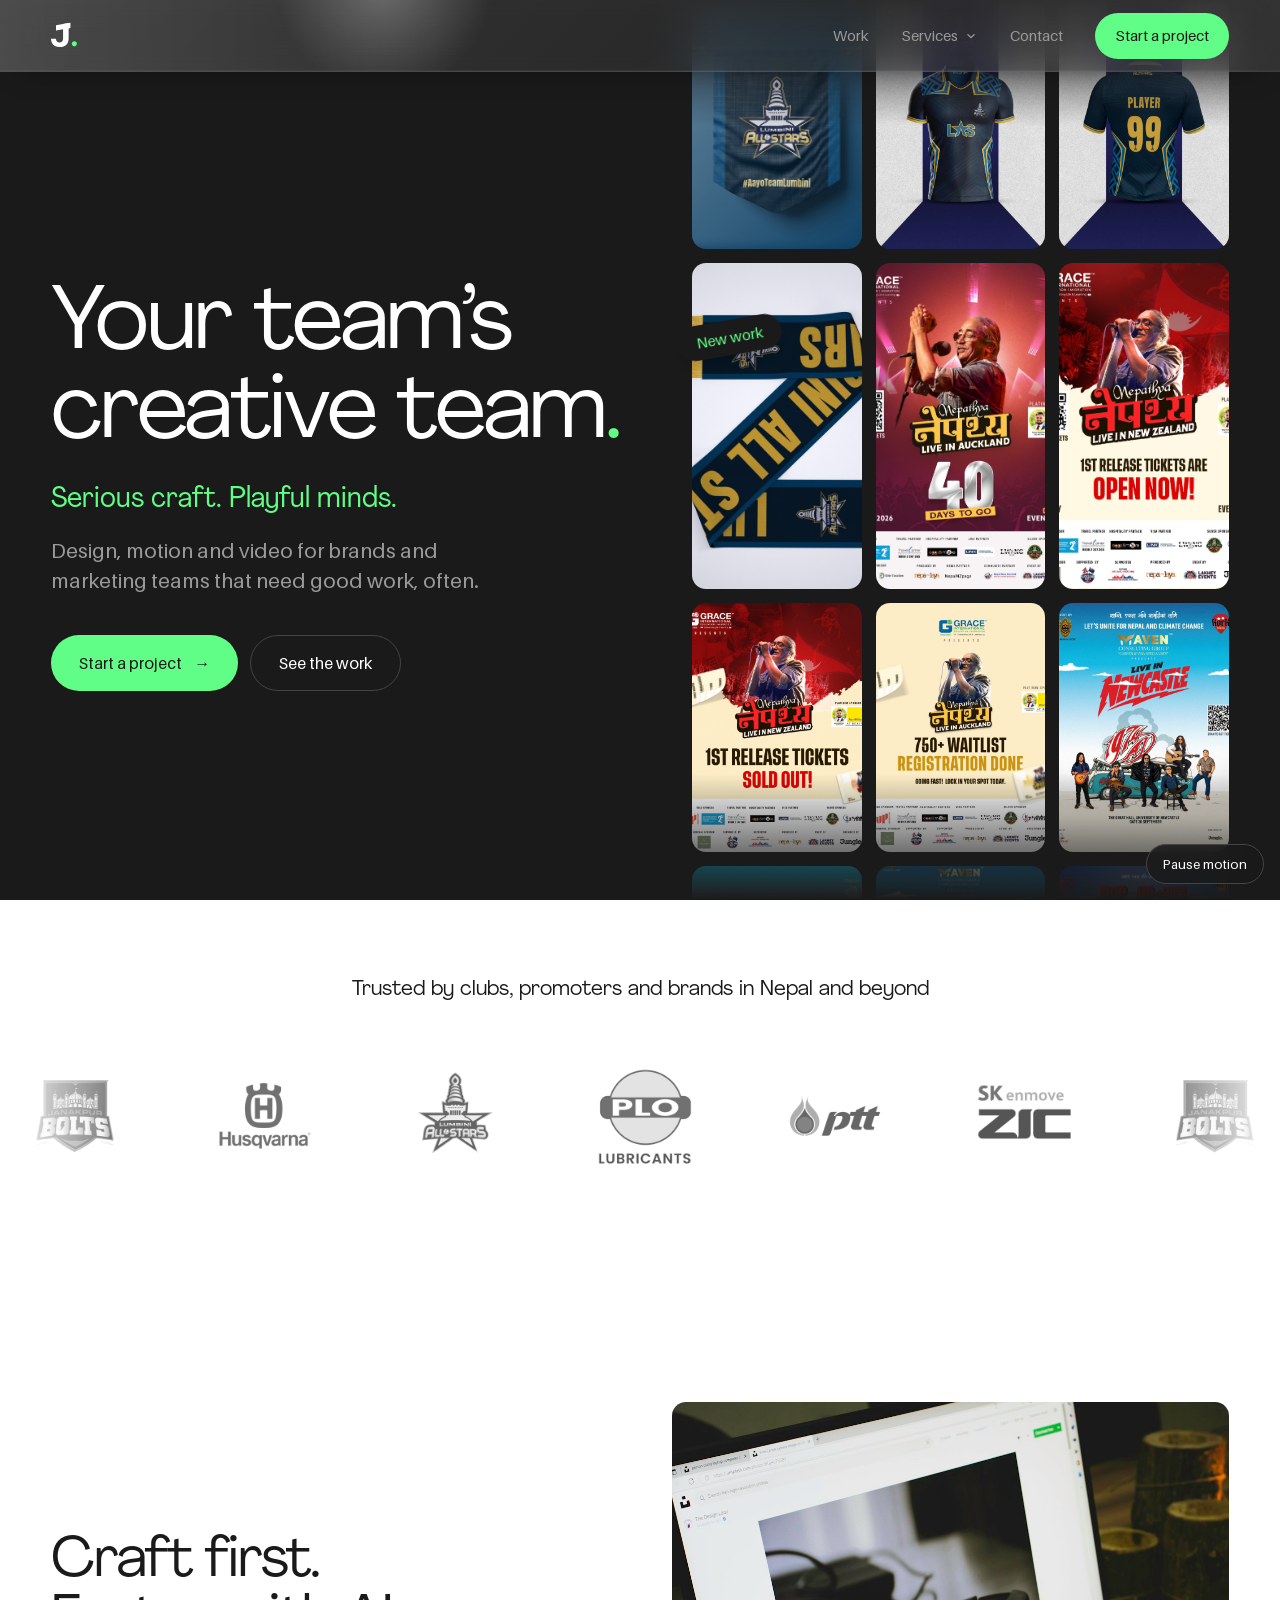
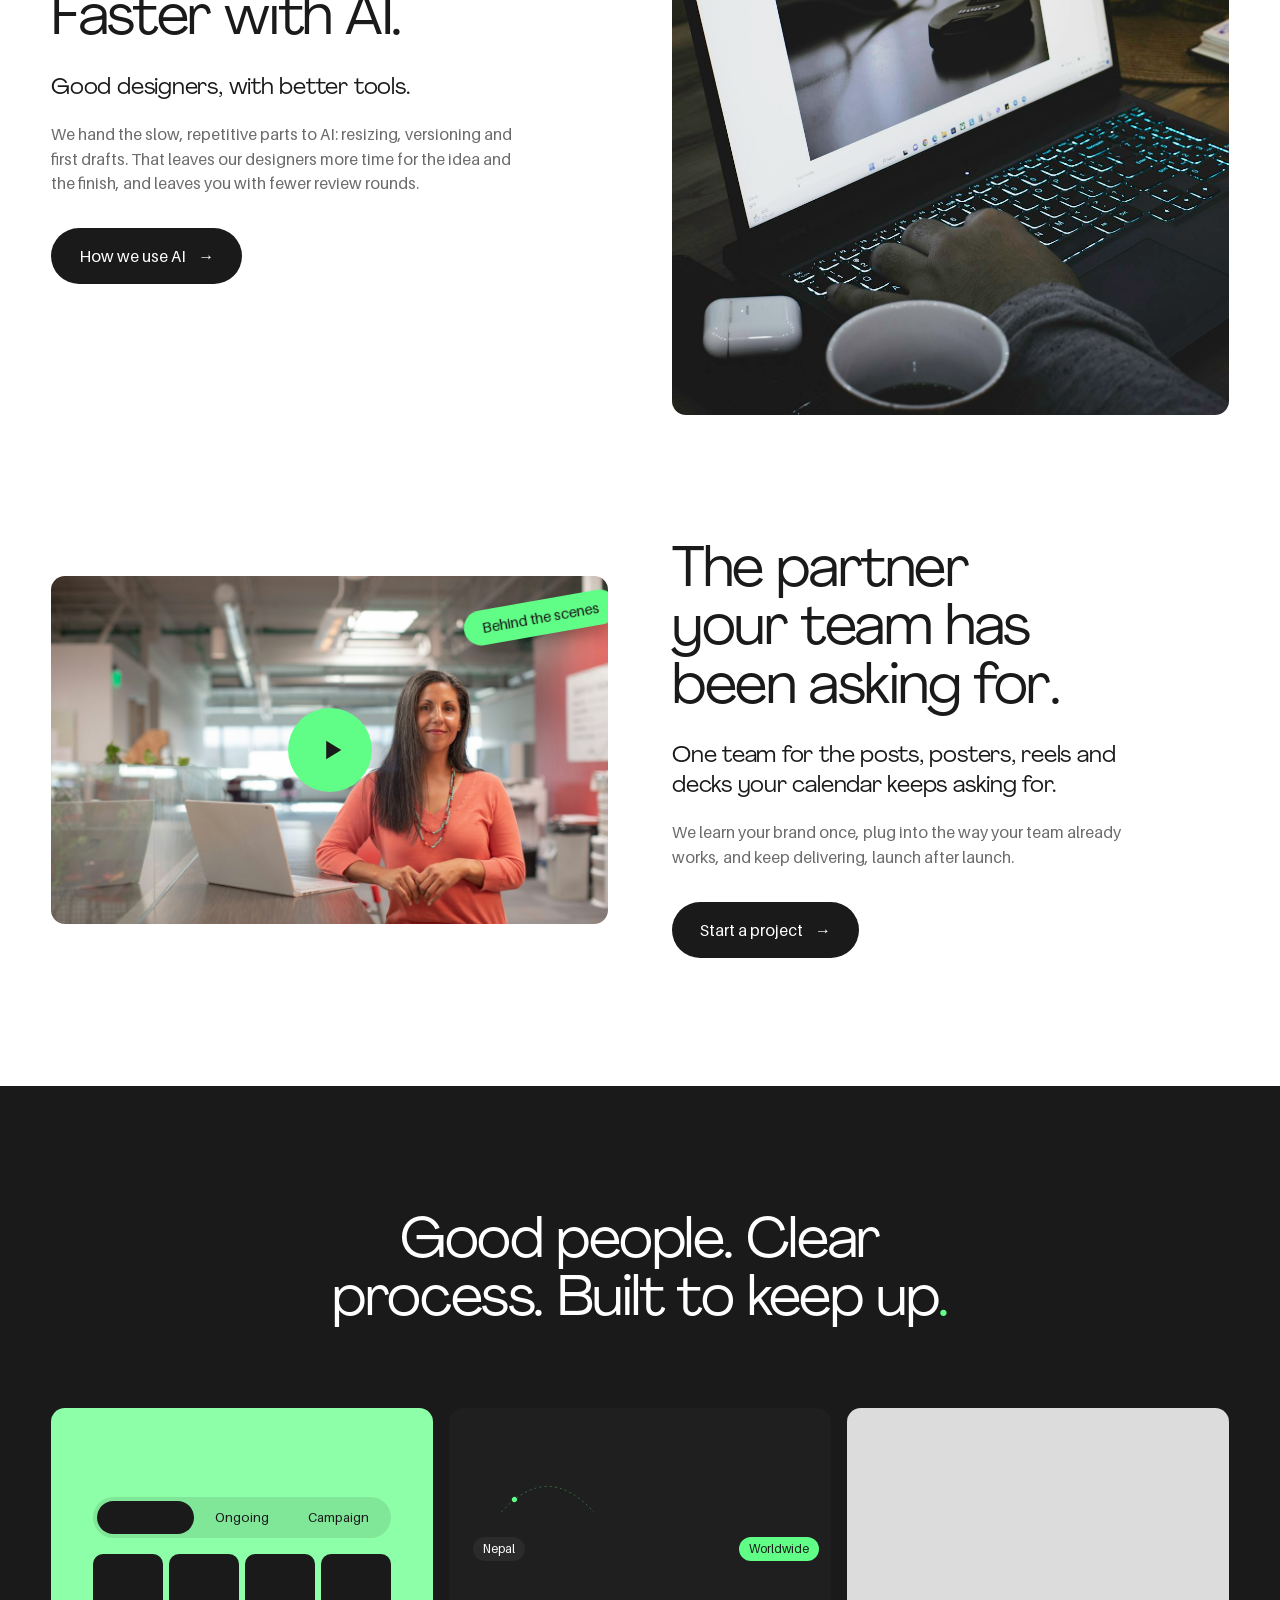
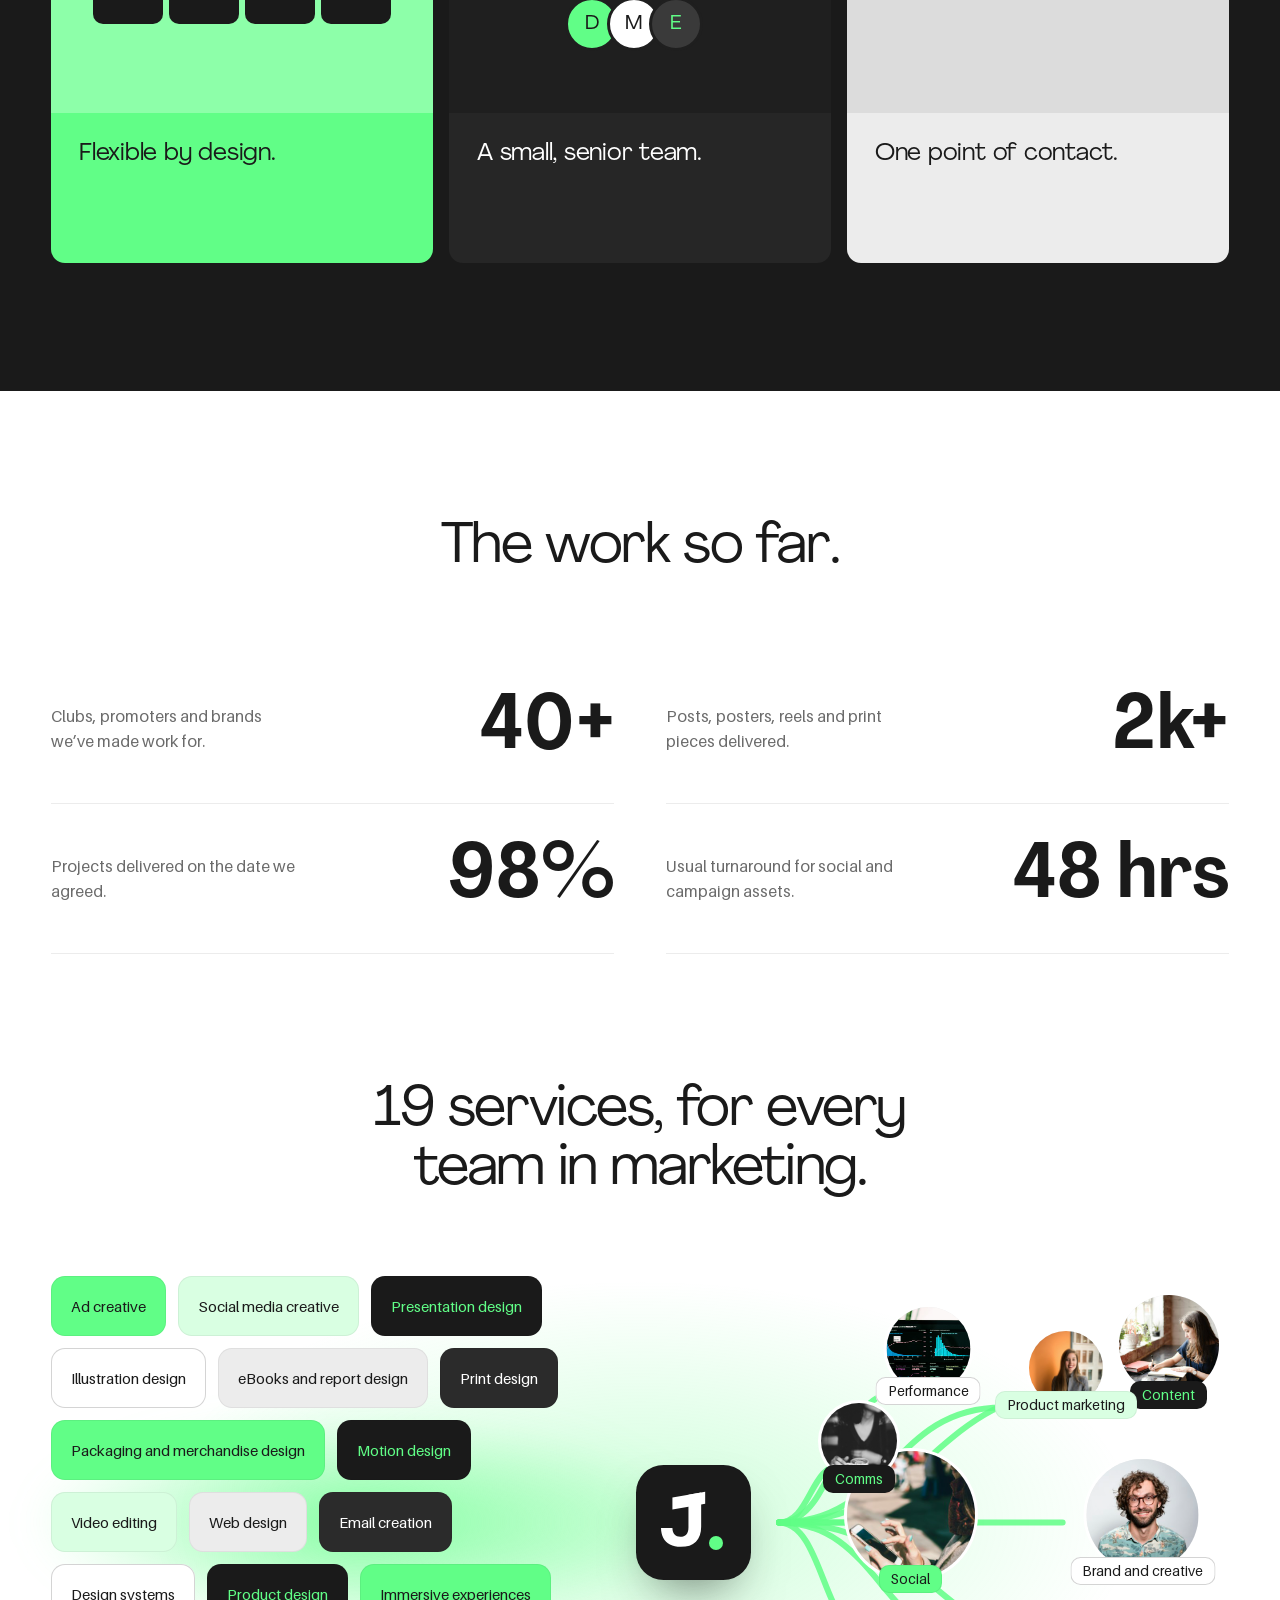
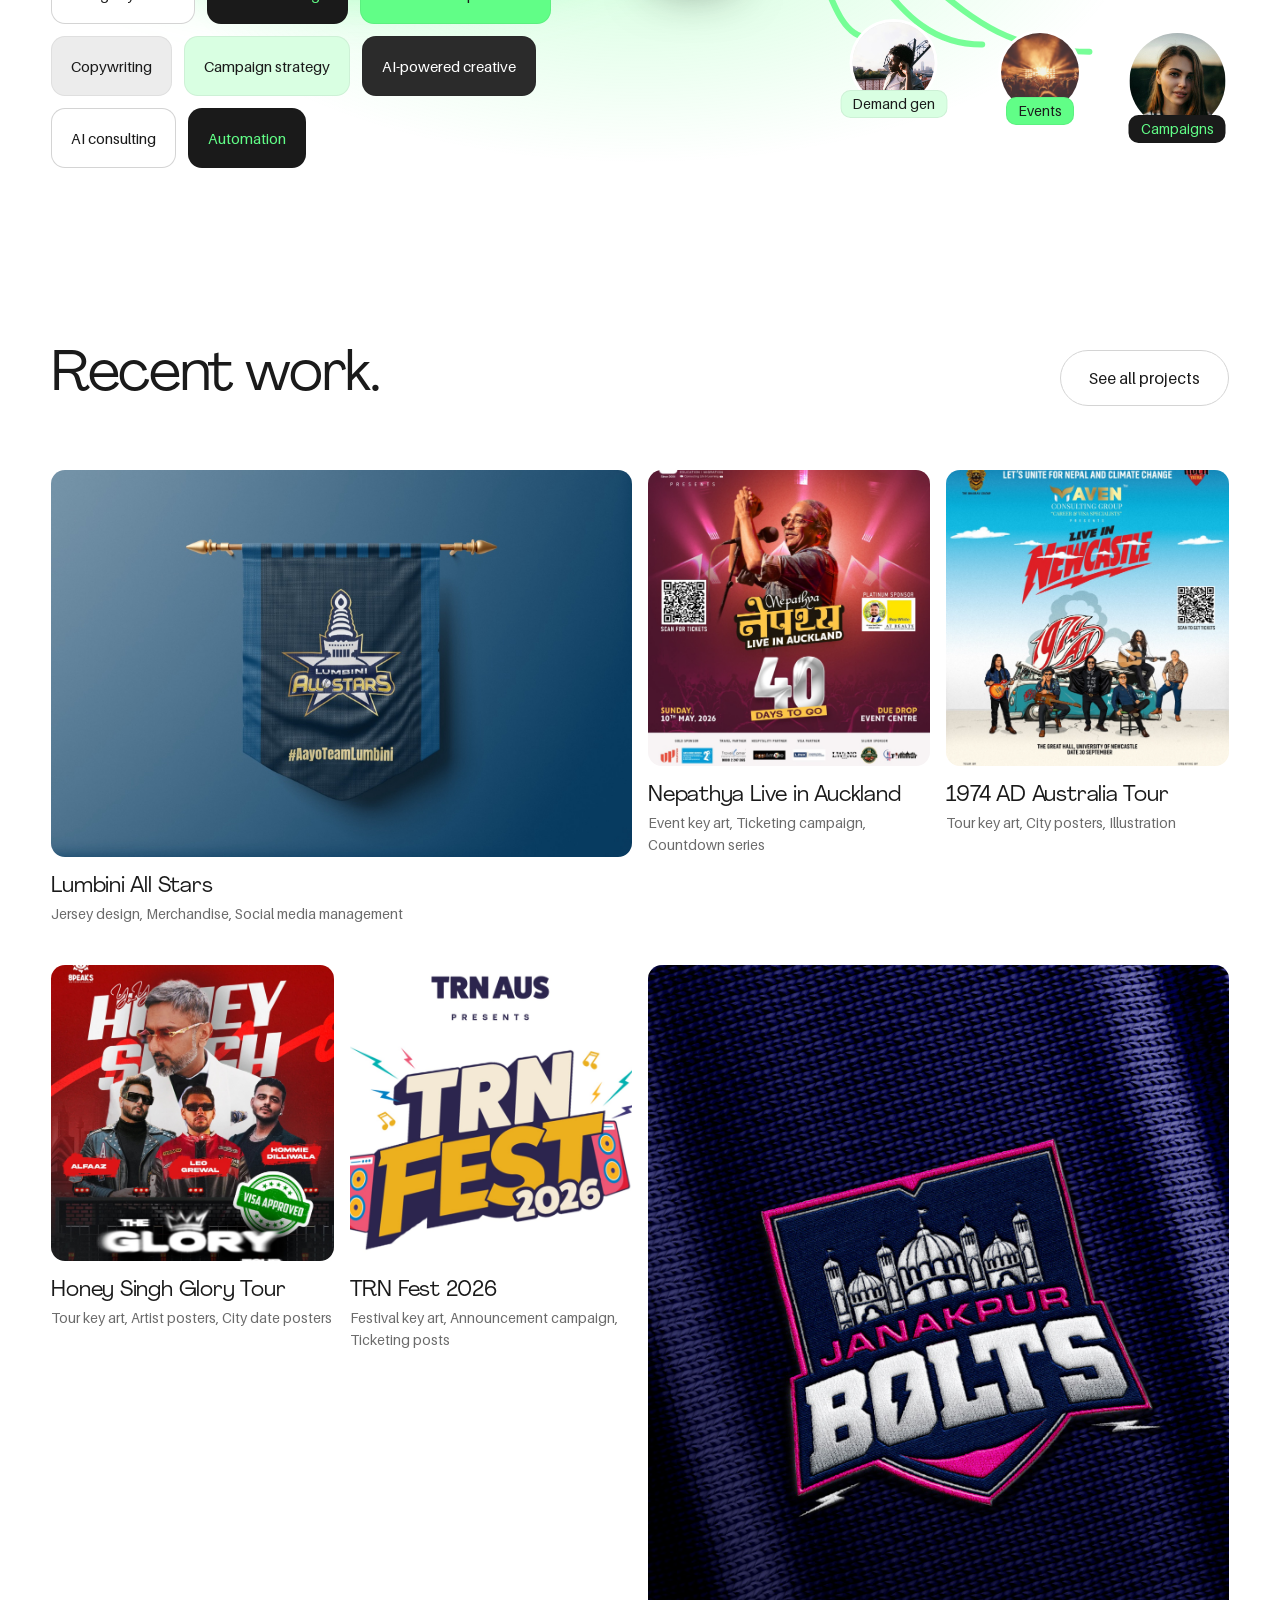
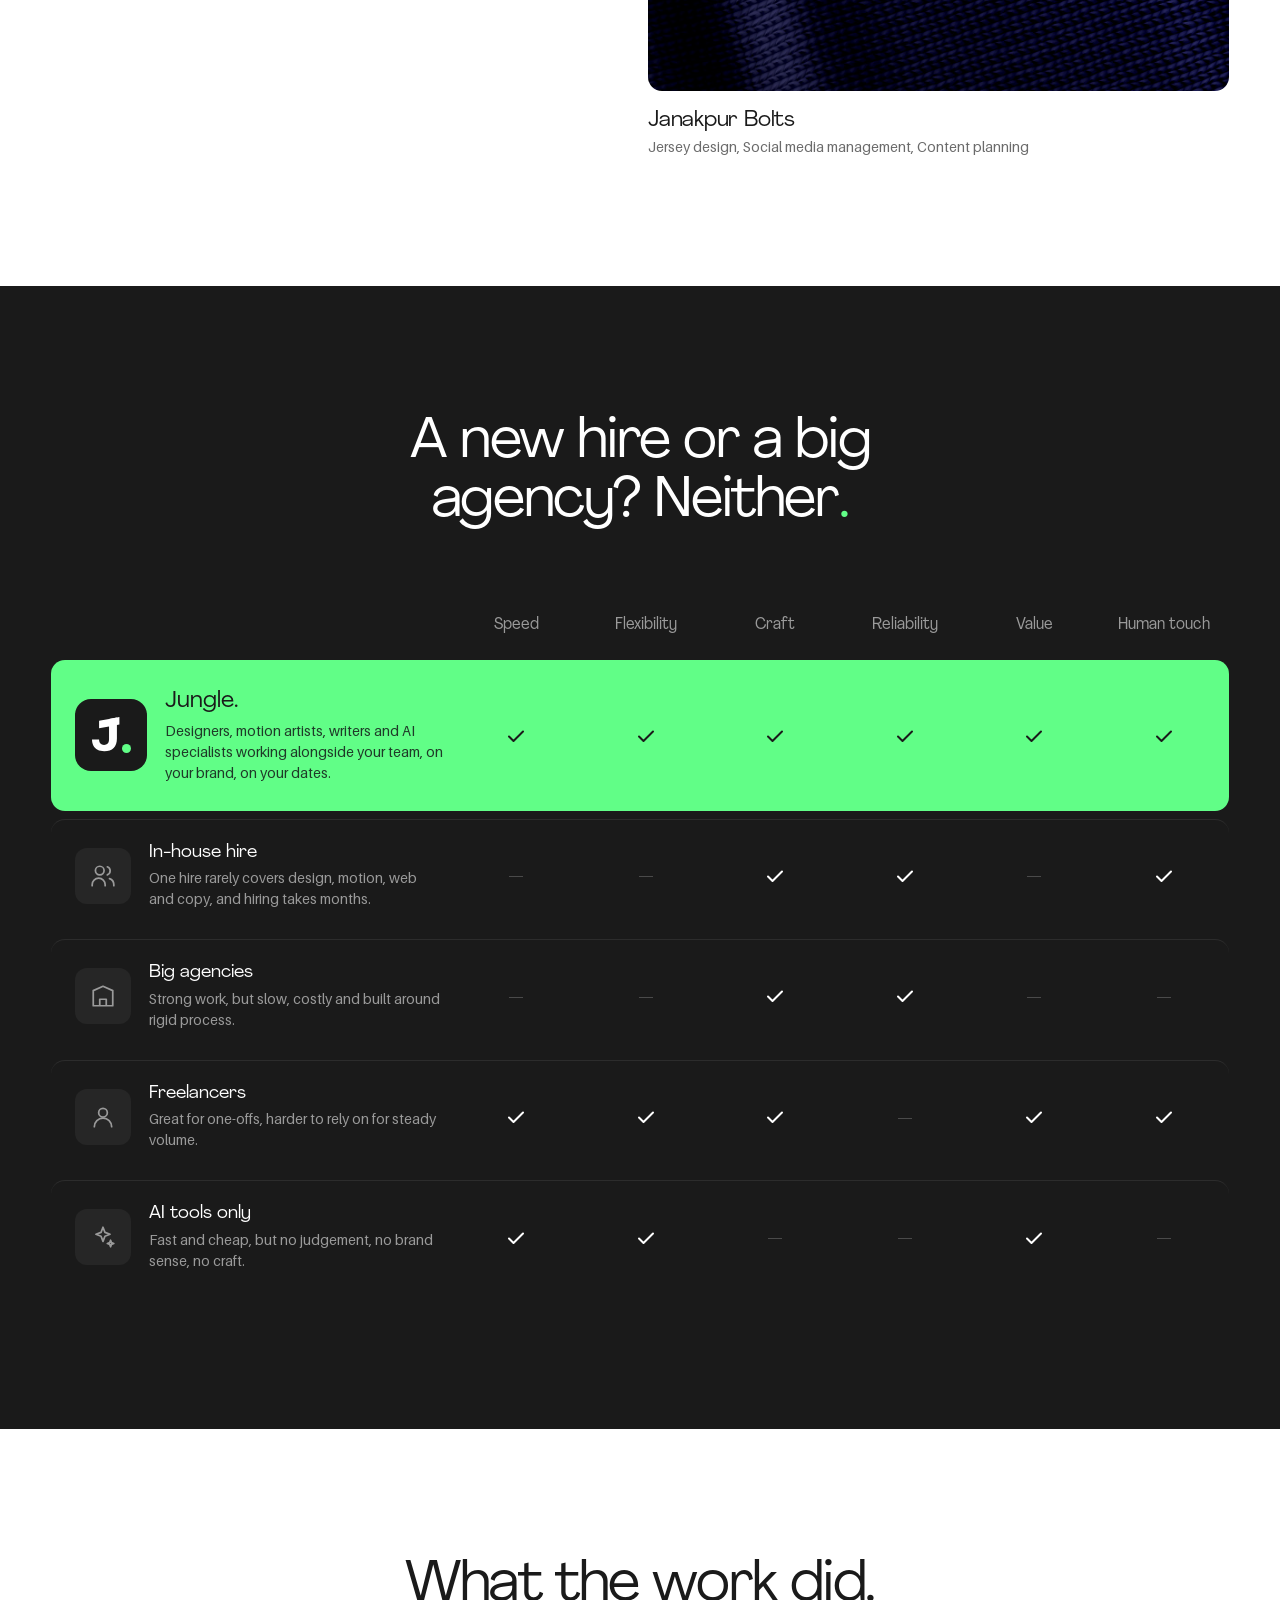
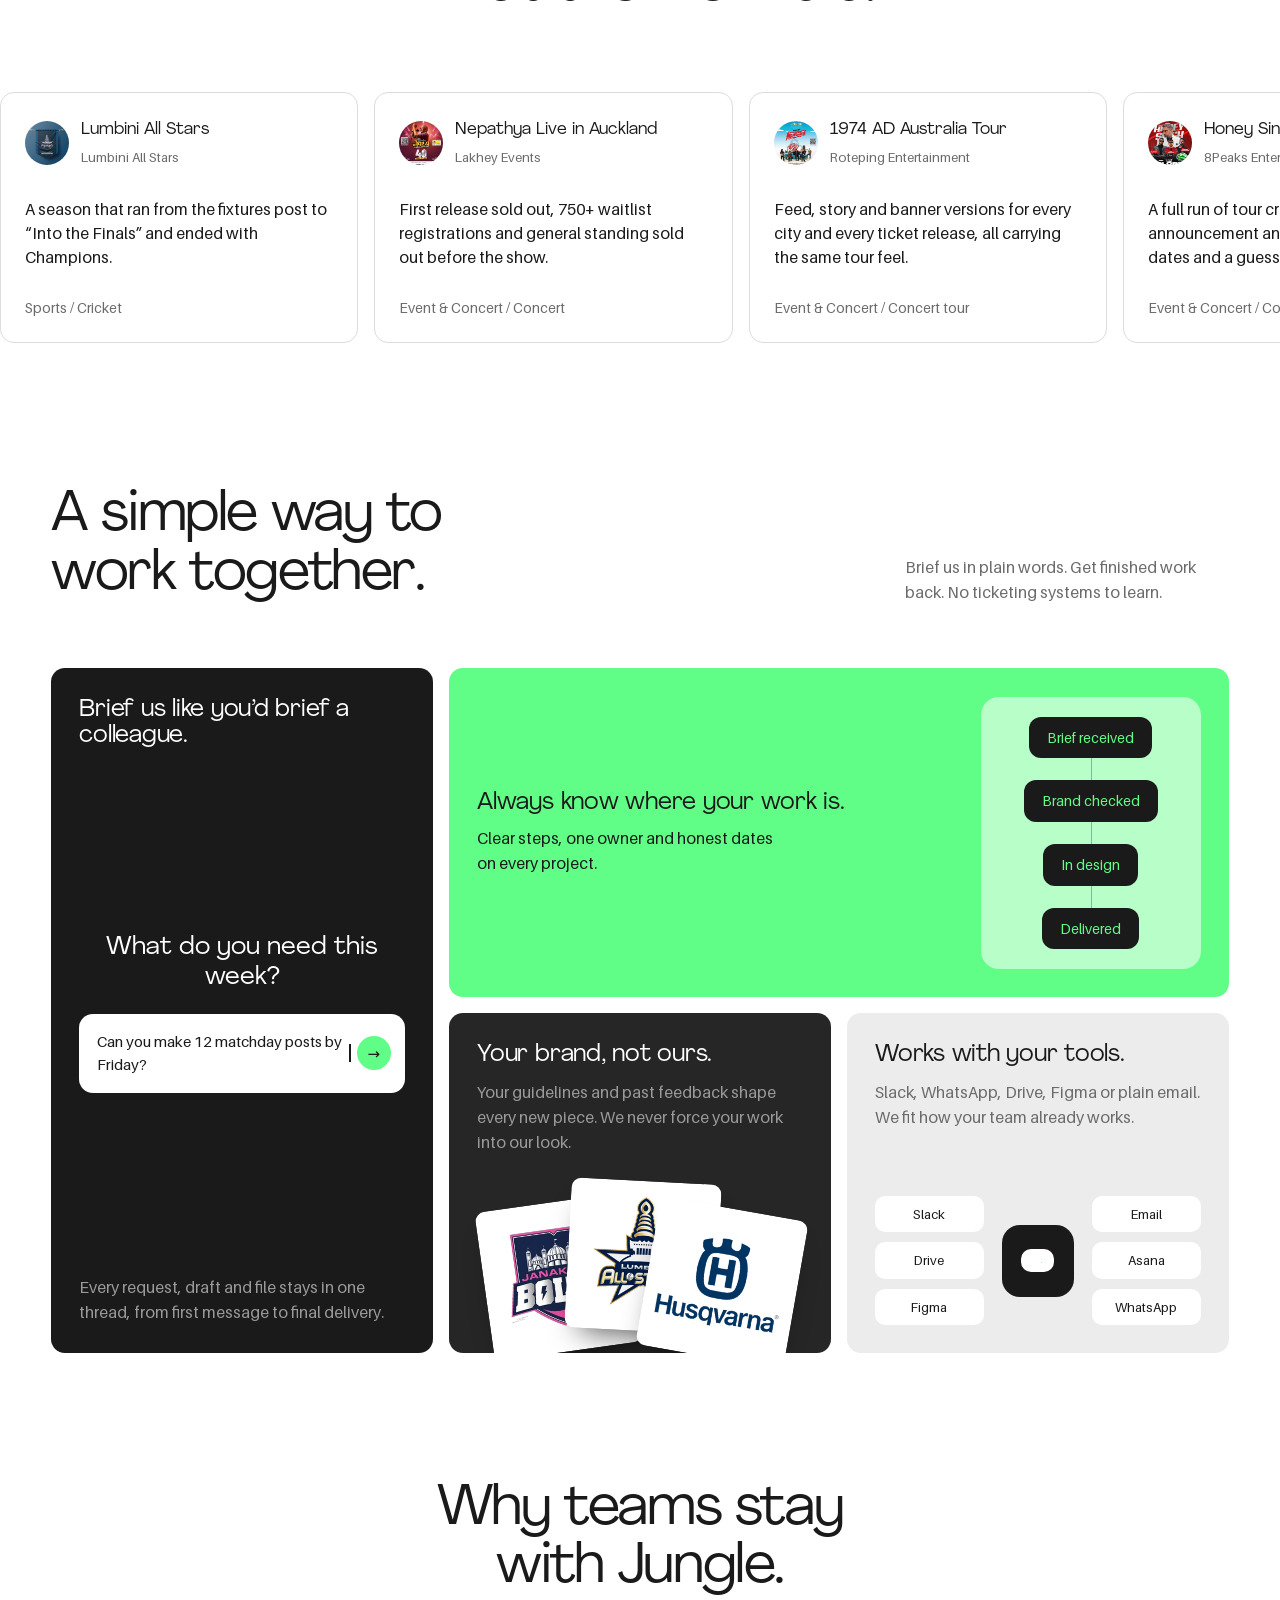
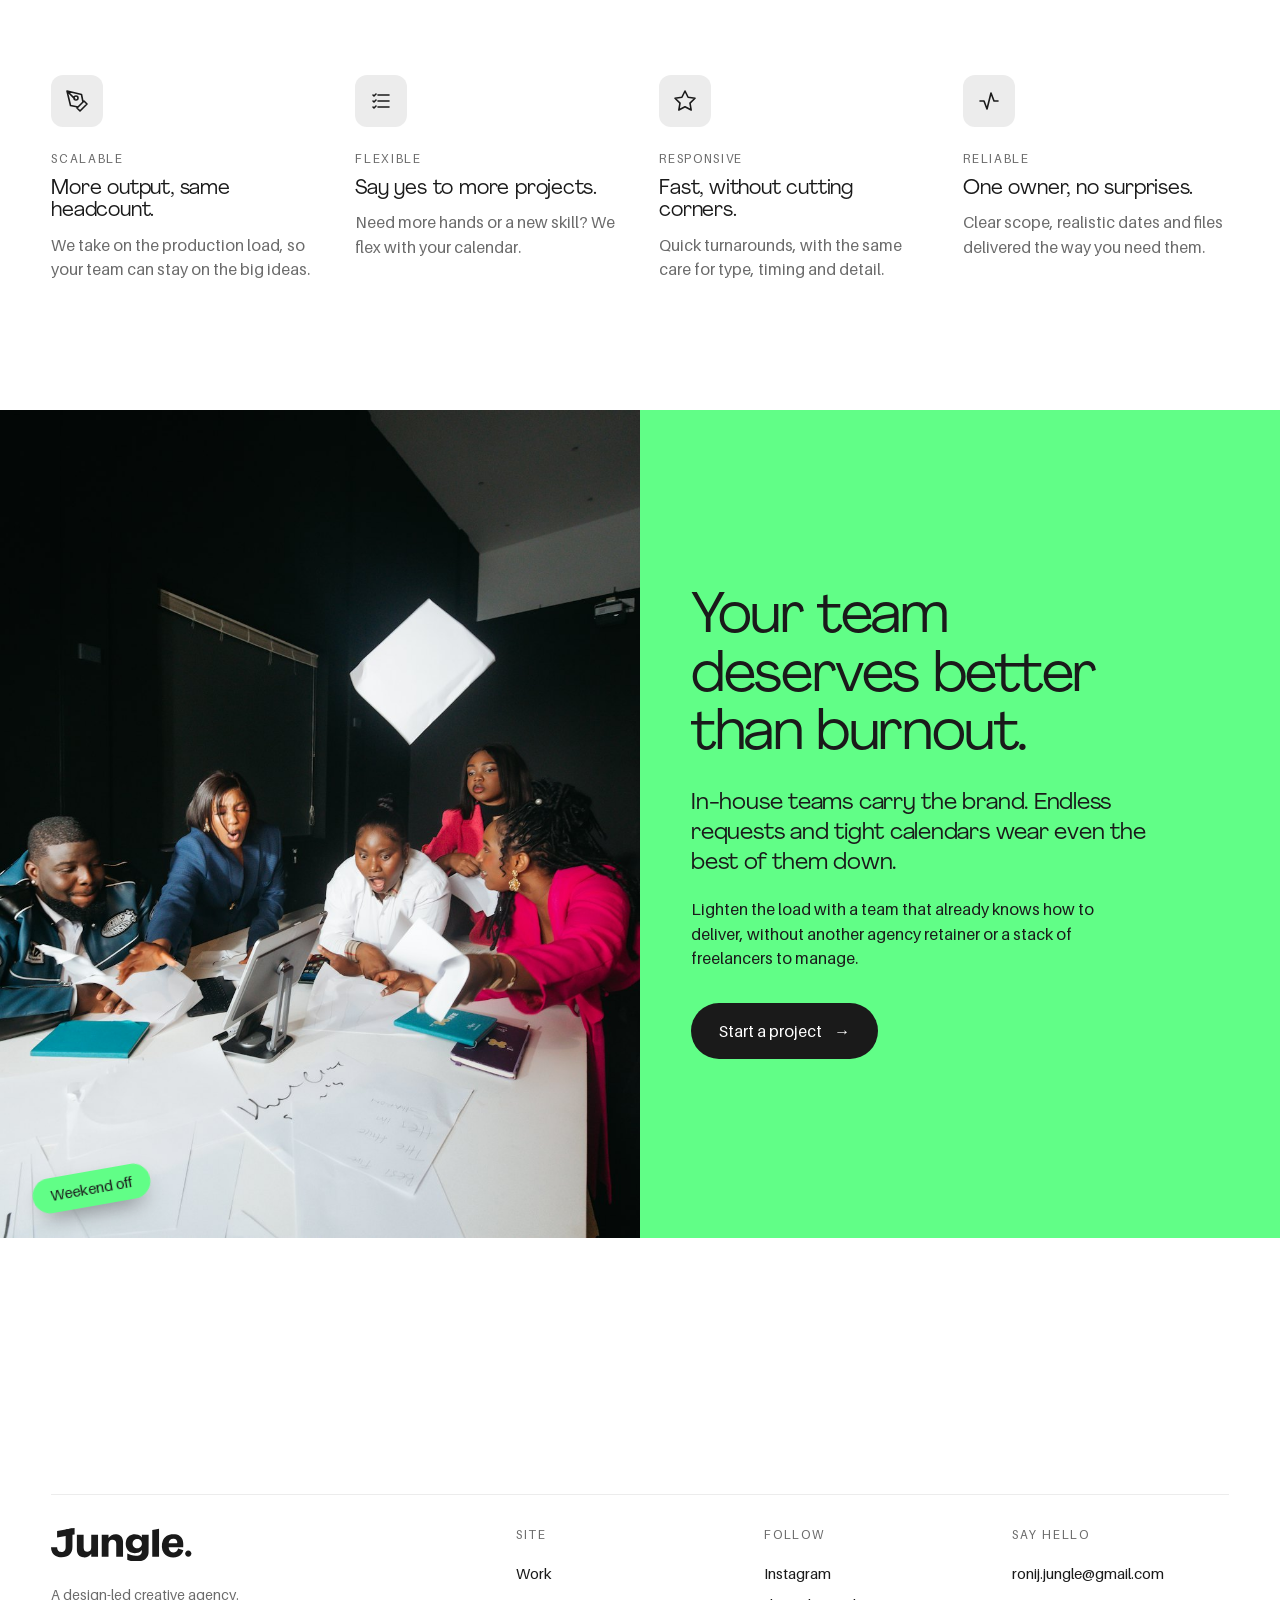
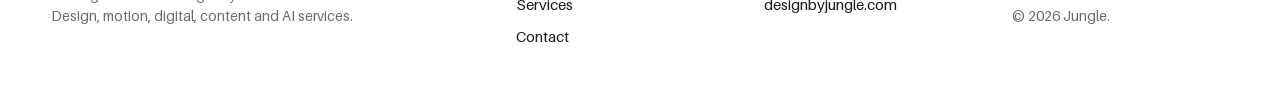
==== index.html @ 586260a8 "Work page: Superside-style collage, statement, logo strip, full-bleed 2-up tiles Co-Authored-By: Cla" ====
<!doctype html>
<html lang="en"><head><meta charset="utf-8"><meta name="viewport" content="width=device-width,initial-scale=1">
<meta name="theme-color" content="#1A1A1A">
<link rel="icon" href="assets/j-mark.svg">
<link rel="preload" href="assets/fonts/Agrandir-Regular.otf" as="font" type="font/otf" crossorigin>
<link rel="preload" href="assets/fonts/Aileron-Regular.ttf" as="font" type="font/ttf" crossorigin>
<link rel="stylesheet" href="assets/style.css?v=1791917964">
<title>Jungle. Your team’s creative team.</title>
<meta name="description" content="Jungle is a design-led creative agency in Nepal. Design, motion, video and more for brands and marketing teams.">
<link rel="stylesheet" href="assets/home.css?v=1791917964"></head>
<body data-page="home">
<main>
  <!-- HERO: the work, first -->
  <section class="hero pad">
    <div class="hero-copy">
      <h1 class="x words">Your team’s creative team.</h1>
      <p class="v rise" style="--d:5">Serious craft. Playful minds.</p>
      <p class="lead rise" style="--d:6">Design, motion and video for brands and marketing teams that need good work, often.</p>
      <div class="hero-ctas rise" style="--d:7">
        <a class="btn" href="contact.html">Start a project <span aria-hidden="true">→</span></a>
        <a class="chip chip-lg" href="#work">See the work</a>
      </div>
    </div>
    <div class="wall-wrap rise" style="--d:3">
      <span class="sticker">New work</span>
      <div class="wall" id="wall" aria-hidden="true"></div>
    </div>
  </section>

  <!-- CLIENTS -->
  <section class="inv clients-strip" aria-labelledby="cl-h">
    <p class="cl-h" id="cl-h">Trusted by clubs, promoters and brands in Nepal and beyond</p>
    <div class="logos"><div class="logo-track" id="logos"></div></div>
  </section>

  <!-- CRAFT + AI -->
  <section class="inv pad sec split2">
    <div class="s2-copy reveal">
      <h2 class="x">Craft first. Faster with AI.</h2>
      <p class="s2-sub">Good designers, with better tools.</p>
      <p class="muted">We hand the slow, repetitive parts to AI: resizing, versioning and first drafts. That leaves our designers more time for the idea and the finish, and leaves you with fewer review rounds.</p>
      <a class="btn" href="services.html#ai">How we use AI <span aria-hidden="true">→</span></a>
    </div>
    <figure class="s2-media reveal" id="m-ai"></figure>
  </section>

  <!-- PARTNER -->
  <section class="inv pad split2 rev" style="padding-bottom:clamp(88px,10vw,160px)">
    <figure class="s2-media reveal" id="m-partner"><span class="sticker g" style="right:-10px;top:24px">Behind the scenes</span></figure>
    <div class="s2-copy reveal">
      <h2 class="x">The partner your team has been asking for.</h2>
      <p class="s2-sub">One team for the posts, posters, reels and decks your calendar keeps asking for.</p>
      <p class="muted">We learn your brand once, plug into the way your team already works, and keep delivering, launch after launch.</p>
      <a class="btn" href="contact.html">Start a project <span aria-hidden="true">→</span></a>
    </div>
  </section>

  <!-- WAYS OF WORKING -->
  <section class="pad sec feat" aria-labelledby="ft-h">
    <h2 class="x reveal" id="ft-h">Good people. Clear process. Built to keep up.</h2>
    <div class="fcards" id="fcards"></div>
  </section>

  <!-- NUMBERS (sample figures: replace with real ones before launch) -->
  <section class="inv pad sec nums" aria-labelledby="nm-h">
    <h2 class="x reveal" id="nm-h">The work so far.</h2>
    <div class="ngrid">
      <div class="nrow reveal"><p>Clubs, promoters and brands we’ve made work for.</p><b class="n" data-n="40" data-s="+">0</b></div>
      <div class="nrow reveal"><p>Posts, posters, reels and print pieces delivered.</p><b class="n" data-n="2" data-s="k+">0</b></div>
      <div class="nrow reveal"><p>Projects delivered on the date we agreed.</p><b class="n" data-n="98" data-s="%">0</b></div>
      <div class="nrow reveal"><p>Usual turnaround for social and campaign assets.</p><b class="n">48 hrs</b></div>
    </div>
  </section>

  <!-- SERVICES FLOW -->
  <section class="inv pad sec" id="services" aria-labelledby="svc-h" style="padding-top:0">
    <h2 class="x reveal flow-h" id="svc-h"><span data-count>19</span> services, for every team in marketing.</h2>
    <div class="flow" id="flow">
      <ul class="pills" id="pills" aria-label="Services"></ul>
      <div class="hub" aria-hidden="true"><span class="beam"></span><span class="jt"></span></div>
      <div class="teams" id="teams" aria-label="Teams we work with"><svg class="arrows" id="arrows" aria-hidden="true"></svg></div>
    </div>
  </section>

  <!-- RECENT WORK -->
  <section class="inv pad" id="work" aria-labelledby="wk-h" style="padding-bottom:clamp(88px,10vw,160px)">
    <div class="sec-head"><h2 class="x reveal" id="wk-h">Recent work.</h2><a class="chip chip-lg" href="work.html">See all projects</a></div>
    <div class="wgrid" id="wgrid"></div>
  </section>

  <!-- COMPARISON -->
  <section class="vs pad sec" aria-labelledby="vs-h">
    <h2 class="x reveal" id="vs-h">A new hire or a big agency? Neither.</h2>
    <div class="vs-scroll">
      <table class="vs-t">
        <thead><tr><th scope="col"><span class="sr">Option</span></th><th scope="col">Speed</th><th scope="col">Flexibility</th><th scope="col">Craft</th><th scope="col">Reliability</th><th scope="col">Value</th><th scope="col">Human touch</th></tr></thead>
        <tbody id="vs-body"></tbody>
      </table>
    </div>
  </section>

  <!-- RESULTS -->
  <section class="inv sec wins" aria-labelledby="wn-h">
    <h2 class="x reveal pad" id="wn-h">What the work did.</h2>
    <div class="wrow" id="wrow1"></div>
  </section>

  <!-- HOW WE WORK -->
  <section class="inv pad sec bento-sec" aria-labelledby="bt-h" style="padding-top:0">
    <div class="sec-head"><h2 class="x reveal" id="bt-h">A simple way to work together.</h2>
      <p class="muted reveal" style="max-width:36ch">Brief us in plain words. Get finished work back. No ticketing systems to learn.</p></div>
    <div class="bento2">
      <div class="bx bx-tall reveal">
        <h3 class="w">Brief us like you’d brief a colleague.</h3>
        <div class="cmd" aria-hidden="true"><p class="cmd-hi">What do you need this week?</p><div class="cmd-in"><span id="typed"></span><i class="caret"></i><b>→</b></div></div>
        <p class="bx-foot">Every request, draft and file stays in one thread, from first message to final delivery.</p>
      </div>
      <div class="bx bx-wide on-green reveal">
        <div><h3 class="w">Always know where your work is.</h3><p>Clear steps, one owner and honest dates on every project.</p></div>
        <ol class="steps2" id="steps2"><li>Brief received</li><li>Brand checked</li><li>In design</li><li>Delivered</li></ol>
      </div>
      <div class="bx bx-ink reveal">
        <h3 class="w">Your brand, not ours.</h3><p>Your guidelines and past feedback shape every new piece. We never force your work into our look.</p>
        <div class="collage" id="collage"></div>
      </div>
      <div class="bx bx-mist reveal">
        <h3 class="w">Works with your tools.</h3><p>Slack, WhatsApp, Drive, Figma or plain email. We fit how your team already works.</p>
        <div class="tools"><span>Slack</span><span>Drive</span><span>Figma</span><i class="tj" id="tj"></i><span>Email</span><span>Asana</span><span>WhatsApp</span></div>
      </div>
    </div>
  </section>

  <!-- WHY JUNGLE -->
  <section class="inv pad sec diff" aria-labelledby="df-h" style="padding-top:0">
    <h2 class="x reveal" id="df-h">Why teams stay with Jungle.</h2>
    <div class="dgrid">
      <div class="reveal"><span class="di"><svg viewBox="0 0 24 24"><path d="M12 19l7-7 3 3-7 7-3-3zM18 13l-1.5-7.5L2 2l3.5 14.5L13 18l5-5zM2 2l7.586 7.586M11 11a2 2 0 1 0 0-4 2 2 0 0 0 0 4z"/></svg></span><p class="label">Scalable</p><h3 class="w">More output, same headcount.</h3><p class="muted">We take on the production load, so your team can stay on the big ideas.</p></div>
      <div class="reveal"><span class="di"><svg viewBox="0 0 24 24"><path d="M9 6h11M9 12h11M9 18h11M4 6l1 1 2-2M4 12l1 1 2-2M4 18l1 1 2-2"/></svg></span><p class="label">Flexible</p><h3 class="w">Say yes to more projects.</h3><p class="muted">Need more hands or a new skill? We flex with your calendar.</p></div>
      <div class="reveal"><span class="di"><svg viewBox="0 0 24 24"><path d="M12 2l3.09 6.26L22 9.27l-5 4.87 1.18 6.88L12 17.77l-6.18 3.25L7 14.14 2 9.27l6.91-1.01L12 2z"/></svg></span><p class="label">Responsive</p><h3 class="w">Fast, without cutting corners.</h3><p class="muted">Quick turnarounds, with the same care for type, timing and detail.</p></div>
      <div class="reveal"><span class="di"><svg viewBox="0 0 24 24"><path d="M3 12h4l3 8 4-16 3 8h4"/></svg></span><p class="label">Reliable</p><h3 class="w">One owner, no surprises.</h3><p class="muted">Clear scope, realistic dates and files delivered the way you need them.</p></div>
    </div>
  </section>


  <!-- CLOSE -->
  <section class="burn">
    <figure class="bn-media"><img src="assets/stock/h-relief.jpg" alt="A team celebrating around a table" width="1200" height="1300" loading="lazy"><span class="sticker g" style="left:32px;bottom:32px;top:auto">Weekend off</span></figure>
    <div class="bn-copy on-green pad">
      <h2 class="x reveal">Your team deserves better than burnout.</h2>
      <p class="s2-sub reveal">In-house teams carry the brand. Endless requests and tight calendars wear even the best of them down.</p>
      <p class="reveal">Lighten the load with a team that already knows how to deliver, without another agency retainer or a stack of freelancers to manage.</p>
      <a class="btn reveal" href="contact.html" style="background:var(--ink);color:var(--paper)">Start a project <span aria-hidden="true">→</span></a>
    </div>
  </section>
</main>
<script src="assets/data.js?v=1791917964"></script><script src="assets/work/manifest.js?v=1791388775"></script><script src="assets/site.js?v=1791917964"></script></body></html>
---- assets/style.css ----
/* ── JUNGLE. DESIGN SYSTEM (Brand Book v1.0, Oct 2026) ─────────────
   Colour  Ink #1A1A1A leads (60) · Paper #FFF gives space (30) · Jungle Green #61FE87 is the spark (10)
           Smoke #9A9A9A = secondary text on Ink · Stone #6B6B6B = secondary on Paper · Mist #ECECEC = panels on Paper
           Green is never text, icons or thin lines on Paper (1.3:1).
   Type    PP Agrandir Regular = headlines (lh 1.0-1.1) · Narrow = one voice line per layout · Text Bold = numbers
           Aileron Regular = body, captions, labels, UI · Light = intro. No bold Aileron: emphasis is Agrandir Text Bold.
   Devices the 10° slant (panels, wipes) · the full stop ending every headline · one 10°-tilted sticker per layout
   Motion  ease out, settle fast, 0.3-0.6s · the dot lands with one bounce · type builds word by word
   ──────────────────────────────────────────────────────────────── */
@font-face{font-family:"PP Agrandir";src:url(fonts/Agrandir-Regular.otf) format("opentype");font-weight:400;font-display:swap}
@font-face{font-family:"PP Agrandir Narrow";src:url(fonts/Agrandir-Narrow.otf) format("opentype");font-weight:400;font-display:swap}
@font-face{font-family:"PP Agrandir Text";src:url(fonts/Agrandir-TextBold.otf) format("opentype");font-weight:700;font-display:swap}
@font-face{font-family:"Aileron";src:url(fonts/Aileron-Regular.ttf) format("truetype");font-weight:400;font-display:swap}
@font-face{font-family:"Aileron";src:url(fonts/Aileron-Light.ttf) format("truetype");font-weight:300;font-display:swap}

:root{
  --ink:#1A1A1A; --paper:#FFFFFF; --green:#61FE87;
  --smoke:#9A9A9A; --stone:#6B6B6B; --mist:#ECECEC; --ink-2:#232323; --ink-line:#333;
  --gut:clamp(20px,4vw,64px); --maxw:1600px;
  --t-title:clamp(48px,6.4vw,120px);
  --t-head:clamp(36px,4.4vw,80px);
  --t-voice:clamp(24px,2.3vw,40px);
  --t-num:clamp(44px,4.6vw,84px);
  --t-lead:clamp(19px,1.6vw,26px);
  --t-body:clamp(16px,1.05vw,18px);
  --t-label:12px;
  --tan:.1763;                         /* tan(10°): the slant */
  --r:14px;
  --ease:cubic-bezier(.16,1,.3,1);
  --bounce:cubic-bezier(.34,1.56,.64,1);
}
*{box-sizing:border-box;margin:0;padding:0}
html{background:var(--ink);-webkit-text-size-adjust:100%;scroll-padding-top:96px;scrollbar-color:#3a3a3a var(--ink)}
body{background:var(--ink);color:var(--paper);font:400 var(--t-body)/1.55 Aileron,system-ui,sans-serif;overflow-x:hidden;-webkit-font-smoothing:antialiased}
a{color:inherit;text-decoration:none}
img{max-width:100%;display:block}
[hidden]{display:none!important}
::selection{background:var(--green);color:var(--ink)}
:focus-visible{outline:2px solid var(--green);outline-offset:3px;border-radius:4px}
.inv :focus-visible,.cta :focus-visible{outline-color:var(--ink)}

/* type roles */
.x{font-family:"PP Agrandir",sans-serif;font-weight:400;line-height:1.04;letter-spacing:-.025em;text-wrap:balance}
.w{font-family:"PP Agrandir",sans-serif;font-weight:400;line-height:1.1;letter-spacing:-.01em}
.v,.out{font-family:"PP Agrandir Narrow",sans-serif;font-weight:400;line-height:1.1}
.n{font-family:"PP Agrandir Text",sans-serif;font-weight:700;line-height:1;letter-spacing:-.02em;font-variant-numeric:tabular-nums}
.label{font:400 var(--t-label)/1.4 Aileron,sans-serif;letter-spacing:.14em;text-transform:uppercase}
.lead{font-size:var(--t-lead);line-height:1.45;color:var(--smoke);max-width:46ch}
.inv .lead{color:var(--stone)}
.muted{color:var(--smoke)} .inv .muted{color:var(--stone)}

/* the full stop: Green on Ink, Ink on Paper and on Green */
.dot{color:var(--green);display:inline-block}
.inv .dot,.on-green .dot,.cta .dot{color:var(--ink)}
.reveal .dot,.rise .dot{transform:translateY(-.9em);opacity:0}
.reveal.in .dot,body.go .rise .dot{animation:land .55s var(--bounce) .35s forwards}
@keyframes land{0%{transform:translateY(-.9em);opacity:0}60%{opacity:1}100%{transform:none;opacity:1}}

/* layout */
.pad{padding-inline:var(--gut)}
.sec{padding-block:clamp(88px,10vw,160px)}
.inv{background:var(--paper);color:var(--ink)}
.on-green{background:var(--green);color:var(--ink)}
.mt{margin-top:48px} .mb{margin-bottom:48px}
.rule{border-top:1px solid var(--ink-line)} .inv .rule,.inv.rule{border-color:var(--mist)}

/* the slant: a section whose top edge rises at 10° */
.slant-bar{display:block;width:44px;height:16px;background:var(--green);clip-path:polygon(0 8px,100% 0,100% 100%,0 100%)}
.inv .slant-bar{background:var(--ink)}

/* the sticker: one per layout */
.sticker{position:absolute;z-index:3;display:inline-block;padding:10px 18px;border-radius:99px;background:var(--ink);color:var(--green);
  font:400 15px/1 Aileron,sans-serif;white-space:nowrap;transform:rotate(-10deg);box-shadow:0 10px 24px -10px rgba(0,0,0,.6)}
.sticker.g{background:var(--green);color:var(--ink)}

/* buttons */
.btn{display:inline-flex;align-items:center;gap:12px;height:56px;padding:0 28px;border:0;border-radius:99px;background:var(--green);color:var(--ink);
  font:400 16px/1 Aileron,sans-serif;cursor:pointer;white-space:nowrap;transition:transform .3s var(--ease),gap .3s var(--ease)}
.btn:hover{gap:20px}
.btn:active{transform:scale(.97)}
.inv .btn{background:var(--ink);color:var(--paper)}
.chip{position:relative;display:inline-flex;align-items:center;gap:6px;height:44px;padding:0 20px;border:1px solid #444;border-radius:99px;background:none;color:inherit;
  font:400 15px/1 Aileron,sans-serif;cursor:pointer;white-space:nowrap;transition:background .3s var(--ease),color .3s var(--ease),border-color .3s}
.chip:hover{border-color:var(--paper)}
.chip.on{background:var(--paper);color:var(--ink);border-color:var(--paper)}
.inv .chip{border-color:#d4d4d4} .inv .chip:hover{border-color:var(--ink)} .inv .chip.on{background:var(--ink);color:var(--paper);border-color:var(--ink)}
.chip sup{font-size:11px;color:var(--smoke);margin-left:2px} .chip.on sup{color:inherit;opacity:.6}
.chip-lg{height:56px;padding:0 28px;font-size:16px}
.chips{display:flex;gap:8px;flex-wrap:wrap}

/* page transition: a green panel that wipes up */
#curtain{position:fixed;inset:0;z-index:900;background:var(--green);color:var(--ink);
  display:grid;place-items:center;pointer-events:none;transform:translateY(0);transition:transform .6s var(--ease)}
#curtain svg{width:clamp(48px,6vw,80px);height:auto}
body.ready #curtain{transform:translateY(-110%)}
body.leaving #curtain{transform:translateY(0);transition-duration:.45s}

/* nav */
nav{position:fixed;top:0;left:0;right:0;z-index:100;display:flex;justify-content:space-between;align-items:center;height:72px;padding:0 var(--gut);
  background:rgba(26,26,26,.88);-webkit-backdrop-filter:blur(14px);backdrop-filter:blur(14px);border-bottom:1px solid transparent;transition:border-color .3s}
nav.scrolled{border-color:#2a2a2a}
nav .logo{display:inline-flex;align-items:flex-start;color:var(--paper)}
nav .logo svg{height:28px;width:auto;display:block;flex:none}
nav .logo .lrest{display:block;max-width:0;overflow:hidden;transition:max-width .8s var(--ease)}
nav.scrolled .logo .lrest,nav.open .logo .lrest{max-width:140px}
nav .logo .d{fill:var(--green)}
nav .links{display:flex;align-items:center;gap:32px;font-size:15px}
nav .links a{position:relative;color:var(--smoke);transition:color .3s}
nav .links a:hover,nav .links a.cur{color:var(--paper)}
nav .links a.cur::before{content:"";position:absolute;left:-12px;top:50%;width:6px;height:6px;margin-top:-3px;border-radius:50%;background:var(--green)}
nav .links .btn{height:44px;padding:0 20px;font-size:15px;color:var(--ink)}
nav .links .btn::before{display:none}
nav .menu{display:none;background:none;border:0;color:var(--paper);font:400 15px Aileron,sans-serif;cursor:pointer;height:44px;padding:0 4px}
@media(max-width:760px){
  nav .links{position:fixed;top:72px;left:0;right:0;height:calc(100dvh - 72px);flex-direction:column;align-items:flex-start;justify-content:flex-start;gap:4px;padding:32px var(--gut);background:var(--ink);
    transform:translateY(-120%);visibility:hidden;transition:transform .5s var(--ease),visibility 0s .5s}
  nav .links a{font:400 clamp(40px,12vw,56px)/1.15 "PP Agrandir",sans-serif;color:var(--paper)}
  nav .links a.cur::before{display:none}
  nav .links .btn{margin-top:24px;font:400 16px Aileron,sans-serif;height:56px}
  nav.open .links{transform:none;visibility:visible;transition:transform .5s var(--ease)}
  nav .menu{display:block}
}

/* page header */
.ph{padding:calc(72px + clamp(56px,7vw,112px)) var(--gut) clamp(40px,5vw,72px);display:grid;gap:28px}
.ph h1{font-size:var(--t-title);max-width:14ch}
.ph .intro{display:flex;justify-content:space-between;gap:32px;flex-wrap:wrap;align-items:flex-end}

/* work grid */
.grid{display:grid;grid-template-columns:repeat(3,1fr);gap:clamp(28px,3vw,48px) clamp(12px,1.4vw,20px);padding:0 var(--gut)}
@media(max-width:1000px){.grid{grid-template-columns:repeat(2,1fr)}}
@media(max-width:600px){.grid{grid-template-columns:1fr}}
.card{display:block;position:relative}
.card.hide{display:none}
.card .thumb{position:relative;aspect-ratio:4/5;border-radius:var(--r);overflow:hidden;background:var(--ink-2)}
.card .art{transition:transform .6s var(--ease)}
.card:hover .art{transform:scale(1.04)}
.card .meta{display:flex;justify-content:space-between;align-items:baseline;gap:12px;padding-top:16px}
.card .meta h3{font-size:clamp(20px,1.7vw,28px)}
.card .meta p{color:var(--smoke);font-size:14px;margin-top:6px}
.card .meta .n{font-size:15px;color:var(--smoke)}
/* slant wipe on hover: a green panel rises along 10° */
.card .thumb::after{content:"View project";position:absolute;inset:auto 0 0 0;height:72px;display:flex;align-items:flex-end;padding:0 20px 18px;
  background:var(--green);color:var(--ink);font:400 15px Aileron,sans-serif;clip-path:polygon(0 100%,100% 100%,100% 100%,0 100%);transition:clip-path .45s var(--ease)}
.card:hover .thumb::after,.card:focus-visible .thumb::after{clip-path:polygon(0 26px,100% 0,100% 100%,0 100%)}

/* list view */
.list a{display:grid;grid-template-columns:1.5fr 1fr 1fr 80px;gap:16px;align-items:center;padding:24px var(--gut);border-top:1px solid var(--ink-line);position:relative;transition:color .3s}
.list a:last-child{border-bottom:1px solid var(--ink-line)}
.list a::before{content:"";position:absolute;inset:0;z-index:-1;background:var(--green);clip-path:polygon(0 100%,100% 100%,100% 100%,0 100%);transition:clip-path .45s var(--ease)}
.list a:hover{color:var(--ink)}
.list a:hover::before{clip-path:polygon(0 0,100% 0,100% 100%,0 100%)}
.list a:hover .muted{color:var(--ink)}
.list h3{font-size:clamp(24px,2.4vw,40px)}
.list{position:relative;z-index:0}
#peek{position:fixed;width:240px;aspect-ratio:4/5;pointer-events:none;z-index:50;transform:translate(-50%,-50%) rotate(-4deg) scale(0);transition:transform .35s var(--ease);border-radius:var(--r);overflow:hidden}
#peek.on{transform:translate(-50%,-50%) rotate(-4deg) scale(1)}
@media(max-width:760px){.list a{grid-template-columns:1fr auto}.list a>:nth-child(2),.list a>:nth-child(3){display:none}#peek{display:none}}

/* artwork: real images, or typographic placeholders in brand colours */
.art{position:absolute;inset:0;overflow:hidden}
.art img{width:100%;height:100%;object-fit:cover;object-position:center top}
.art b{font-family:"PP Agrandir",sans-serif;font-weight:400;letter-spacing:-.03em;line-height:.92}
.a1,.a4,.a7{background:var(--paper);color:var(--ink)} .a2,.a5,.a8{background:var(--ink-2);color:var(--paper)} .a3,.a6,.a9{background:var(--green);color:var(--ink)}
.art[class*=" a"] b{position:absolute;left:8%;bottom:8%;right:8%;font-size:clamp(40px,5vw,88px)}
.a6 b{white-space:nowrap;font-size:clamp(32px,3.4vw,56px)!important;overflow:hidden}
.a6 .out{font-family:inherit}

/* statement */
.say{font:400 clamp(28px,3.6vw,60px)/1.12 "PP Agrandir",sans-serif;letter-spacing:-.02em;max-width:24ch;text-wrap:balance}

/* two-col blocks */
.split{display:grid;grid-template-columns:minmax(0,1fr) minmax(0,2fr);gap:48px;padding-block:48px}
.split>.label{color:var(--smoke);padding-top:.7em}
.inv .split>.label{color:var(--stone)}
.split p+p{margin-top:1em}
@media(max-width:800px){.split{grid-template-columns:1fr;gap:12px}}

/* process steps */
.steps{display:grid;grid-template-columns:repeat(4,1fr);gap:clamp(12px,1.4vw,20px)}
.step{background:var(--mist);color:var(--ink);border-radius:var(--r);padding:28px;min-height:300px;display:flex;flex-direction:column;justify-content:space-between;transition:background .35s var(--ease)}
.step:hover{background:var(--green)}
.step .n{font-size:var(--t-num)}
.step h3{font-size:clamp(24px,2vw,32px);margin:20px 0 8px}
.step p{color:var(--stone)} .step:hover p{color:var(--ink)}
@media(max-width:1000px){.steps{grid-template-columns:1fr 1fr}}
@media(max-width:560px){.steps{grid-template-columns:1fr}.step{min-height:0;gap:32px}}

/* tags */
.tags{display:flex;flex-wrap:wrap;gap:8px}
.tags span{border:1px solid #444;border-radius:99px;padding:8px 14px;font-size:14px}
.inv .tags span{border-color:#d4d4d4}

/* FAQ */
details{border-top:1px solid var(--mist);padding:24px 0}
details:last-child{border-bottom:1px solid var(--mist)}
summary{list-style:none;display:flex;justify-content:space-between;gap:24px;cursor:pointer;font:400 clamp(20px,1.8vw,30px)/1.2 "PP Agrandir",sans-serif;letter-spacing:-.01em}
summary::-webkit-details-marker{display:none}
summary::after{content:"";flex:none;width:18px;height:18px;margin-top:.25em;background:linear-gradient(currentColor,currentColor) center/100% 2px no-repeat,linear-gradient(currentColor,currentColor) center/2px 100% no-repeat;transition:transform .35s var(--ease)}
details[open] summary::after{transform:rotate(45deg)}
details p{max-width:62ch;margin-top:14px;color:var(--stone)}

/* case study */
.cs-hero{height:min(86vh,900px);position:relative;overflow:hidden;margin:0 var(--gut);border-radius:var(--r);background:var(--ink-2)}
.cs-hero.real{display:grid;place-items:center}
.cs-hero.real .blur{position:absolute;inset:-40px;background-size:cover;background-position:center;filter:blur(40px) brightness(.4);transform:scale(1.1)}
.cs-hero.real img{position:relative;height:calc(100% - 64px);width:auto;max-width:calc(100% - 32px);object-fit:contain;border-radius:10px;box-shadow:0 40px 80px -30px rgba(0,0,0,.9)}
.facts{display:grid;grid-template-columns:repeat(4,1fr);gap:24px;padding:40px var(--gut);font-size:15px}
.facts span{display:block;margin-bottom:8px;color:var(--smoke)}
@media(max-width:760px){.facts{grid-template-columns:1fr 1fr}}
.quote{font:400 clamp(24px,2.8vw,44px)/1.18 "PP Agrandir",sans-serif;letter-spacing:-.015em;max-width:30ch;text-wrap:pretty}
.idea{font-size:var(--t-lead);line-height:1.45;max-width:52ch}
.gallery{display:grid;grid-template-columns:repeat(12,1fr);gap:12px;padding:0 var(--gut)}
.gallery .g{position:relative;overflow:hidden;border-radius:var(--r)}
.gallery .g:nth-child(1){grid-column:span 12;aspect-ratio:21/9}
.gallery .g:nth-child(2),.gallery .g:nth-child(3){grid-column:span 6;aspect-ratio:4/5}
.gallery .g:nth-child(4){grid-column:span 4;aspect-ratio:3/4}
.gallery .g:nth-child(5){grid-column:span 8}
.gallery .g:nth-child(n+6){grid-column:span 6;aspect-ratio:4/5}
@media(max-width:700px){.gallery .g{grid-column:span 12!important;aspect-ratio:4/5!important}}
/* real galleries mix portrait posters and wide banners: masonry columns, never cropped */
.gallery.real{display:block;columns:3 280px;column-gap:12px}
.gallery.real .g{break-inside:avoid;margin-bottom:12px;aspect-ratio:auto!important}
.gallery.real .g .art{position:static}
.gallery.real .g img{height:auto}
.next{display:block;padding:clamp(64px,8vw,120px) var(--gut);background:var(--green);color:var(--ink);transition:padding .45s var(--ease)}
.next:hover{padding-left:calc(var(--gut) + 24px)}
.next .x{font-size:var(--t-title);display:block;margin-top:12px}
.next .dot{color:var(--ink)}

/* form */
form{display:grid;gap:40px;max-width:1100px}
.field label,.field>.label{display:block;margin-bottom:10px;color:var(--stone)}
.field input,.field textarea,.field select{width:100%;background:none;border:0;border-bottom:1px solid #cfcfcf;color:var(--ink);font:400 clamp(20px,1.8vw,28px)/1.3 Aileron,sans-serif;padding:10px 0;outline:none;border-radius:0;transition:border-color .3s}
.field input:focus,.field textarea:focus,.field select:focus{border-color:var(--ink)}
.field textarea{min-height:140px;resize:vertical}
.field input::placeholder,.field textarea::placeholder{color:#8a8a8a}
.field small{display:block;margin-top:8px;color:var(--stone);font-size:14px}
.two{display:grid;grid-template-columns:1fr 1fr;gap:40px}
@media(max-width:700px){.two{grid-template-columns:1fr}}
.chip input{position:absolute;opacity:0;pointer-events:none}
.chip:has(input:focus-visible){outline:2px solid var(--ink);outline-offset:3px}
.chip:has(input:checked){background:var(--ink);color:var(--paper);border-color:var(--ink)}

/* footer */
.cta{background:var(--paper);color:var(--ink);padding:clamp(88px,10vw,160px) var(--gut) 40px}
.cta-line{font:400 var(--t-title)/1.02 "PP Agrandir",sans-serif;letter-spacing:-.025em;max-width:13ch;text-wrap:balance}
.cta-row{display:flex;gap:16px;flex-wrap:wrap;align-items:center;margin-top:40px}
.cta .btn{background:var(--ink);color:var(--paper)}
.cta .chip{border-color:#d4d4d4} .cta .chip:hover{border-color:var(--ink)}
.foot{display:grid;grid-template-columns:2fr 1fr 1fr 1fr;gap:32px;margin-top:clamp(80px,10vw,160px);padding-top:32px;border-top:1px solid var(--mist);font-size:15px}
.foot .label{color:var(--stone);margin-bottom:14px;display:block}
.foot a{display:block;padding:4px 0;transition:opacity .3s}
.foot a:hover{opacity:.55}
.foot svg{height:34px;width:auto;color:var(--ink)}
.foot small{display:block;color:var(--stone);margin-top:16px;font-size:14px}
@media(max-width:800px){.foot{grid-template-columns:1fr 1fr}.foot>:first-child{grid-column:1/-1}}

/* motion: visible by default, enter on reveal */
.reveal{opacity:0;transform:translateY(32px);transition:opacity .6s var(--ease),transform .6s var(--ease)}
.reveal.in{opacity:1;transform:none}
.words .wd{display:inline-block;opacity:0;transform:translateY(.45em);transition:opacity .5s var(--ease),transform .5s var(--ease);transition-delay:calc(var(--i) * 70ms)}
body.go .words .wd{opacity:1;transform:none}

/* preloader: the wordmark builds, then the dot lands with one bounce */
#pre{position:fixed;inset:0;z-index:1000;background:var(--ink);display:grid;place-items:center;transition:transform .6s var(--ease)}
#pre svg{width:min(64vw,520px);height:auto;overflow:visible;color:var(--paper)}
#pre path{opacity:0;transform:translateY(24px);animation:up .5s var(--ease) forwards;animation-delay:calc(var(--i) * 70ms)}
#pre .d{fill:var(--green);transform-box:fill-box;transform-origin:center;opacity:0;animation:drop .6s var(--bounce) .62s forwards}
#pre.done{transform:translateY(-100%)}
@keyframes up{to{opacity:1;transform:none}}
@keyframes drop{0%{opacity:0;transform:translateY(-260%)}40%{opacity:1}100%{opacity:1;transform:none}}
body.preloading{overflow:hidden}

@media(prefers-reduced-motion:reduce){
  *,*::before,*::after{animation-duration:.01ms!important;animation-iteration-count:1!important;transition-duration:.01ms!important}
  .reveal,.words .wd{opacity:1;transform:none}
  .reveal .dot,.rise .dot{opacity:1;transform:none}
  #pre{display:none}
}
.field label.chip{display:inline-flex;margin:0;color:var(--ink)}
.field label.chip:has(input:checked){color:var(--paper)}
/* web interface guidelines */
html{color-scheme:dark;touch-action:manipulation;-webkit-tap-highlight-color:transparent}
.inv,.cta,.on-green{color-scheme:light}
.skip{position:fixed;left:16px;top:-60px;z-index:1001;padding:12px 18px;border-radius:99px;background:var(--green);color:var(--ink);transition:top .3s var(--ease)}
.skip:focus{top:12px}
h1,h2,h3{scroll-margin-top:96px}
.motion-toggle{position:fixed;right:16px;bottom:16px;z-index:90;height:40px;padding:0 16px;border-radius:99px;border:1px solid #444;background:rgba(26,26,26,.85);color:var(--paper);font:400 13px Aileron,sans-serif;cursor:pointer;-webkit-backdrop-filter:blur(10px);backdrop-filter:blur(10px)}
body.still *,body.still *::before,body.still *::after{animation-play-state:paused!important}

/* SERVICES MEGA MENU (after superside.com) */
.has-mega{position:static}
.mega-btn{display:inline-flex;align-items:center;gap:6px;background:none;border:0;color:var(--smoke);font:inherit;cursor:pointer;padding:0;transition:color .3s}
.mega-btn:hover,.has-mega.open .mega-btn,.mega-btn.cur{color:var(--paper)}
.mega-btn svg{transition:transform .3s var(--ease)}
.has-mega.open .mega-btn svg{transform:rotate(180deg)}
.mega-btn.cur::before{content:"";width:6px;height:6px;border-radius:50%;background:var(--green);margin-right:4px}
.mega{position:fixed;left:0;right:0;top:72px;background:var(--paper);color:var(--ink);border-top:1px solid var(--mist);box-shadow:0 30px 60px -30px rgba(0,0,0,.6);
  opacity:0;visibility:hidden;transform:translateY(-8px);transition:opacity .3s var(--ease),transform .3s var(--ease),visibility 0s .3s;max-height:calc(100dvh - 72px);overflow:auto}
.has-mega.open .mega{opacity:1;visibility:visible;transform:none;transition:opacity .3s var(--ease),transform .3s var(--ease)}
.mega-in{display:grid;grid-template-columns:repeat(3,1fr);gap:clamp(24px,3vw,56px);padding:32px var(--gut) 40px;max-width:1600px;margin:0 auto}
.mh{display:inline-flex;align-items:center;gap:8px;padding:9px 16px;border-radius:10px;font:400 17px/1 "PP Agrandir",sans-serif;margin-bottom:14px;transition:transform .3s var(--ease)}
.mh:hover{transform:translateY(-2px)}
.mh-g{background:var(--green);color:var(--ink)} .mh-i{background:var(--ink);color:var(--green)} .mh-m{background:#262626;color:var(--paper)} .mh-p{background:var(--mist);color:var(--ink)}
.mcol ul{list-style:none;margin-bottom:28px}
.mcol li a{display:flex;justify-content:space-between;align-items:center;gap:16px;padding:12px 0;border-bottom:1px solid var(--mist);color:var(--ink)}
.mcol li:last-child a{border-bottom:0}
.mcol b{display:block;font-weight:400;font-size:15px;transition:transform .3s var(--ease)}
.mcol small{display:block;color:var(--stone);font-size:13px;margin-top:2px}
.mcol em{font-style:normal;font-size:11px;padding:2px 8px;border-radius:99px;background:var(--green);margin-left:6px;vertical-align:1px}
.mcol li svg{width:20px;height:20px;flex:none;color:var(--stone);transition:color .3s,transform .3s var(--ease)}
.mcol li a:hover b{transform:translateX(4px)} .mcol li a:hover svg{color:var(--ink);transform:rotate(-10deg)}
.mcol li a:focus-visible{outline-color:var(--ink)}
nav.mega-open{background:var(--ink)}
@media(max-width:760px){
  .has-mega{width:100%}
  nav .links .mega-btn{font:400 clamp(40px,12vw,56px)/1.15 "PP Agrandir",sans-serif;color:var(--paper)}
  .mega-btn svg{width:28px;height:28px}
  .mega{position:static;max-height:0;opacity:1;visibility:visible;transform:none;box-shadow:none;border:0;background:none;color:var(--paper);overflow:hidden;transition:max-height .5s var(--ease)}
  .has-mega.open .mega{max-height:2000px}
  .mega-in{grid-template-columns:1fr;padding:12px 0 8px;gap:8px}
  .mcol li a{color:var(--paper);border-color:#2c2c2c} .mcol small{color:var(--smoke)} .mcol li svg{color:var(--smoke)}
  nav .links{overflow-y:auto}
}
nav .mega .mh-g{color:var(--ink)} nav .mega .mh-i{color:var(--green)} nav .mega .mh-m{color:var(--paper)} nav .mega .mh-p{color:var(--ink)}
nav .mega a::before{display:none!important}
@media(max-width:760px){nav .mega .mh-p{color:var(--ink)}}

/* LIQUID GLASS NAV: floating lens over content (web approximation of Apple's Liquid Glass) */
nav{top:12px;left:var(--gut);right:var(--gut);height:64px;padding:0 10px 0 24px;border-radius:22px;isolation:isolate;
  background:linear-gradient(135deg,rgba(255,255,255,.14),rgba(255,255,255,.04)),rgba(26,26,26,.38);
  -webkit-backdrop-filter:blur(22px) saturate(180%) contrast(1.06);backdrop-filter:blur(22px) saturate(180%) contrast(1.06);
  border:1px solid rgba(255,255,255,.16);
  box-shadow:inset 0 1px 0 rgba(255,255,255,.35),inset 0 -1px 0 rgba(255,255,255,.06),0 18px 50px -18px rgba(0,0,0,.65);
  transition:transform .4s var(--ease),background .4s,box-shadow .4s}
nav::before{content:"";position:absolute;inset:0;z-index:-1;border-radius:inherit;pointer-events:none;
  background:radial-gradient(180px circle at var(--gx,30%) -20%,rgba(255,255,255,.28),transparent 60%),
             linear-gradient(90deg,rgba(255,255,255,.10),transparent 35%,transparent 65%,rgba(255,255,255,.08))}
nav::after{content:"";position:absolute;inset:1px;border-radius:21px;border:1px solid rgba(255,255,255,.06);pointer-events:none}
nav.scrolled{border-color:rgba(255,255,255,.2);background:linear-gradient(135deg,rgba(255,255,255,.12),rgba(255,255,255,.03)),rgba(26,26,26,.55)}
nav.mega-open{background:linear-gradient(135deg,rgba(255,255,255,.12),rgba(255,255,255,.03)),rgba(26,26,26,.82)}
nav .links .btn{height:46px}
.mega{top:84px;left:var(--gut);right:var(--gut);border-radius:22px;border:1px solid var(--mist)}
@media(max-width:760px){
  nav{top:8px;left:8px;right:8px;height:60px;padding:0 8px 0 18px;border-radius:20px}
  nav .links{top:76px;left:8px;right:8px;height:calc(100dvh - 84px);border-radius:20px;
    background:rgba(26,26,26,.82);-webkit-backdrop-filter:blur(22px) saturate(180%);backdrop-filter:blur(22px) saturate(180%);border:1px solid rgba(255,255,255,.12)}
  .mega{left:0;right:0;border:0;border-radius:0}
}
@media(prefers-reduced-transparency:reduce){nav,nav .links{background:#1A1A1A!important;-webkit-backdrop-filter:none;backdrop-filter:none}}
@supports not ((backdrop-filter:blur(1px)) or (-webkit-backdrop-filter:blur(1px))){nav{background:rgba(26,26,26,.94)}}
.hero{padding-top:96px}
/* full-width rectangular glass bar (overrides the floating capsule) */
nav{top:0;left:0;right:0;height:72px;padding:0 var(--gut);border-radius:0;border:0;border-bottom:1px solid rgba(255,255,255,.12);
  box-shadow:inset 0 -1px 0 rgba(255,255,255,.04),0 12px 30px -20px rgba(0,0,0,.6)}
nav::after{display:none}
.mega{top:72px;left:0;right:0;border-radius:0;border:0;border-top:1px solid var(--mist)}
@media(max-width:760px){
  nav{top:0;left:0;right:0;height:64px;padding:0 var(--gut);border-radius:0}
  nav .links{top:64px;left:0;right:0;height:calc(100dvh - 64px);border-radius:0;border:0}
}
/* single service page */
.sv-hero{grid-template-columns:minmax(0,1.2fr) minmax(0,1fr);align-items:center;gap:clamp(32px,5vw,96px);display:grid}
.sv-crumb{color:var(--smoke);font-size:14px;margin-bottom:20px} .sv-crumb a:hover{color:var(--paper)}
.sv-img{position:relative;margin:0;border-radius:var(--r);overflow:hidden;aspect-ratio:4/4.6}
.sv-img img{width:100%;height:100%;object-fit:cover}
.sv-ic{position:absolute;left:20px;bottom:20px;width:64px;height:64px;border-radius:16px;background:var(--green);color:var(--ink);display:grid;place-items:center;transform:rotate(-10deg)}
.sv-ic svg{width:30px;height:30px}
.sv-gets{display:grid;grid-template-columns:repeat(4,1fr);gap:16px;margin-top:48px}
.sv-gets>div{background:var(--mist);border-radius:var(--r);padding:28px;min-height:200px;display:flex;flex-direction:column;justify-content:space-between;transition:background .3s,transform .4s var(--ease)}
.sv-gets>div:hover{background:var(--green);transform:translateY(-4px)}
.sv-gets .n{font-size:40px}
.sv-gets p{font-size:18px;line-height:1.35}
.tags a{border:1px solid #444;border-radius:99px;padding:8px 14px;font-size:14px;transition:background .3s,color .3s,border-color .3s}
.tags a:hover{background:var(--green);color:var(--ink);border-color:var(--green)}
@media(max-width:900px){.sv-hero{grid-template-columns:1fr}.sv-gets{grid-template-columns:1fr 1fr}}
@media(max-width:560px){.sv-gets{grid-template-columns:1fr}}
/* OUR WORK (after superside.com/our-work) */
[data-page=work] body,body[data-page=work]{background:var(--paper);color:var(--ink)}
body[data-page=work] .wk-top{padding-top:96px;background:var(--paper);color:var(--ink)}
.reel{display:grid;grid-template-columns:repeat(5,1fr);grid-template-rows:repeat(2,1fr);gap:8px;height:min(62vh,560px);border-radius:var(--r);overflow:hidden;background:var(--ink);padding:8px}
.reel span{border-radius:10px;overflow:hidden;animation:rin .8s var(--ease) both;animation-delay:calc(var(--i,0) * 60ms)}
.reel img{width:100%;height:100%;object-fit:cover;transition:transform 1.4s var(--ease)}
.reel span:hover img{transform:scale(1.08)}
.reel .r0{grid-row:span 2} .reel .r3{grid-column:span 2}
@keyframes rin{from{opacity:0;transform:scale(.94)}}
.wk-state{max-width:34ch;margin:clamp(64px,8vw,120px) auto;text-align:center;font:400 clamp(22px,2.4vw,38px)/1.25 "PP Agrandir",sans-serif;letter-spacing:-.015em}
.wk-trust{text-align:center;color:var(--stone)}
body[data-page=work] .logos{padding:28px 0 clamp(56px,7vw,96px);mask-image:linear-gradient(90deg,transparent,#000 10%,#000 90%,transparent);-webkit-mask-image:linear-gradient(90deg,transparent,#000 10%,#000 90%,transparent);overflow:hidden}
body[data-page=work] .logo-track{display:flex;gap:40px;width:max-content;animation:slide 40s linear infinite}
.wk-bar{background:var(--paper);padding-bottom:24px}
body[data-page=work] .chip{border-color:#d4d4d4;color:var(--ink)} body[data-page=work] .chip.on{background:var(--ink);color:var(--paper);border-color:var(--ink)} body[data-page=work] .chip sup{color:var(--stone)}
.tiles{display:grid;grid-template-columns:1fr 1fr}
.tile2{position:relative;display:block;aspect-ratio:1/1;overflow:hidden;isolation:isolate;color:#fff}
.tile2 .art{z-index:-2;transition:transform 1.2s var(--ease)}
.tile2:hover .art{transform:scale(1.05)}
.tile2::after{content:"";position:absolute;inset:0;z-index:-1;background:linear-gradient(transparent 55%,rgba(10,10,10,.75))}
.t2-cap{position:absolute;left:clamp(20px,3vw,44px);bottom:clamp(20px,3vw,40px);right:20px}
.t2-cap h2{font-size:clamp(26px,3vw,52px);display:flex;align-items:center;gap:12px}
.t2-cap h2 span{font-family:Aileron,sans-serif;font-size:.6em;transition:transform .4s var(--bounce)}
.tile2:hover .t2-cap h2 span{transform:rotate(90deg);color:var(--green)}
.t2-cap p{font-size:14px;opacity:.85;margin-top:8px}
@media(max-width:760px){.tiles{grid-template-columns:1fr}.reel{grid-template-columns:repeat(3,1fr);height:52vh}.reel .r3{grid-column:auto}.reel span:nth-child(n+7){display:none}}
.reel{grid-template-columns:1.3fr 1fr 1fr 1.3fr 1fr;grid-template-rows:1fr 1fr;grid-auto-flow:dense}
.reel span{min-height:0;min-width:0}
.reel .r0{grid-column:1;grid-row:1/3} .reel .r1{grid-column:2;grid-row:1} .reel .r2{grid-column:3;grid-row:1} .reel .r3{grid-column:4;grid-row:1/3}
.reel .r4{grid-column:5;grid-row:1} .reel .r5{grid-column:2;grid-row:2} .reel .r6{grid-column:3;grid-row:2} .reel .r7{grid-column:5;grid-row:2}
.reel span:nth-child(n+9){display:none}
@media(max-width:760px){.reel{grid-template-columns:repeat(3,1fr)}.reel span{grid-column:auto!important;grid-row:auto!important}}
---- assets/home.css ----
/* ── HOME (structure after superside.com, styled by the Jungle. Brand Book) ─────────────────────────────────────────────
   Flow (work-first): hero + drifting project wall → clients → selected work (pinned pan)
        → three disciplines on Paper, entered through the 10° slant → the partnership line on Green
        → numbers → footer CTA on Paper.  One sticker on this layout: "New work" on the wall.        */

.rise{opacity:0;transform:translateY(28px);transition:opacity .6s var(--ease),transform .6s var(--ease);transition-delay:calc(var(--d,0) * 90ms)}
body.go .rise{opacity:1;transform:none}

/* HERO */
.hero{position:relative;min-height:100dvh;display:grid;grid-template-columns:minmax(0,1.1fr) minmax(0,1fr);gap:clamp(24px,4vw,72px);align-items:center;padding-top:72px;overflow:hidden}
.hero h1{font-size:clamp(52px,7vw,128px);line-height:1.0;max-width:10ch}
.hero .v{font-size:var(--t-voice);color:var(--green);margin-top:24px}
.hero .lead{margin-top:20px;max-width:40ch}
.hero-ctas{display:flex;gap:12px;flex-wrap:wrap;margin-top:40px}
.hero-copy{padding-block:48px}

/* project wall (after superside.com): 3 columns drifting ~25px/s, neighbours opposite */
.wall-wrap{position:relative;align-self:stretch}
.wall{display:grid;grid-template-columns:repeat(3,1fr);gap:14px;height:100dvh;margin-top:-72px;overflow:hidden;
  mask-image:linear-gradient(transparent,#000 14%,#000 86%,transparent);-webkit-mask-image:linear-gradient(transparent,#000 14%,#000 86%,transparent)}
.wcol{overflow:hidden}
.wtrack{display:flex;flex-direction:column;gap:14px;animation:wall 40s linear infinite}
.wcol.down .wtrack{animation-direction:reverse}
.wall:hover .wtrack{animation-play-state:paused}
@keyframes wall{to{transform:translateY(calc(-50% - 7px))}}
.tile{position:relative;display:block;aspect-ratio:.68;border-radius:var(--r);overflow:hidden;background:var(--ink-2)}
.tile.tall{aspect-ratio:.52}
.tile img{width:100%;height:100%;object-fit:cover;transition:transform .5s var(--ease)}
.tile:hover img{transform:scale(1.05)}
.tile span{position:absolute;inset:auto 0 0 0;padding:28px 14px 12px;background:var(--green);color:var(--ink);font-size:14px;line-height:1.2;
  clip-path:polygon(0 100%,100% 100%,100% 100%,0 100%);transition:clip-path .4s var(--ease)}
.tile:hover span{clip-path:polygon(0 18px,100% 0,100% 100%,0 100%)}
.wall-wrap .sticker{left:-14px;top:30%}

/* CLIENTS (the page's one marquee) */
.logos{border-block:1px solid #2a2a2a;overflow:hidden;padding:26px 0;
  mask-image:linear-gradient(90deg,transparent,#000 10%,#000 90%,transparent);-webkit-mask-image:linear-gradient(90deg,transparent,#000 10%,#000 90%,transparent)}
.logo-track{display:flex;gap:56px;width:max-content;animation:slide 50s linear infinite}
.logos:hover .logo-track{animation-play-state:paused}
.mark{display:flex;align-items:center;gap:12px;font-size:15px;color:var(--smoke);white-space:nowrap;transition:color .3s}
.mark:hover{color:var(--paper)}
.mark svg{width:34px;height:34px}

@media(max-width:900px){
  .hero{grid-template-columns:1fr;min-height:auto;padding-top:120px}
  .hero-copy{padding-block:0}
  .wall{height:72dvh;margin:0}
  .wall-wrap .sticker{left:auto;right:12px;top:-16px}
  .disc-head{grid-template-columns:1fr}
  .drow{grid-template-columns:1fr auto}
  .drow ul{display:none}
  .bento{grid-template-columns:1fr 1fr}
}
@media(prefers-reduced-motion:reduce){
  .rise{opacity:1;transform:none}
  .wtrack,.logo-track{animation:none}
  .pan{height:auto}.pan-sticky{position:static;height:auto;overflow-x:auto;padding-block:96px}.pan-track{animation:none}
}

/* COMPARISON (after superside.com "Hiring or traditional outsourcing? Neither.") */
.vs{text-align:center}
.vs h2{font-size:var(--t-head);max-width:16ch;margin-inline:auto}
.vs-scroll{margin-top:clamp(48px,6vw,88px);overflow-x:auto;overflow-y:hidden;-webkit-overflow-scrolling:touch}
.vs-t{width:100%;min-width:920px;border-collapse:separate;border-spacing:0 8px;text-align:left}
.vs-t thead th{font:400 clamp(16px,1.3vw,20px)/1.2 "PP Agrandir Narrow",sans-serif;color:var(--smoke);text-align:center;padding:0 8px 16px;width:11%}
.vs-t thead th:first-child{width:34%}
.vs-t td{padding:22px 8px;text-align:center;vertical-align:middle;border-top:1px solid #2c2c2c;transition:background .3s}
.vs-t td:first-child{text-align:left;padding-left:24px}
.vs-t tr:not(.us):hover td{background:#202020}
.vs-t tr:not(.us) td:first-child{border-radius:var(--r) 0 0 var(--r)} .vs-t tr:not(.us) td:last-child{border-radius:0 var(--r) var(--r) 0}
.vs-t .who{display:flex;gap:18px;align-items:center}
.vs-t .ic{flex:none;width:56px;height:56px;border-radius:12px;display:grid;place-items:center;background:#262626;color:var(--smoke)}
.vs-t .ic svg{width:26px;height:26px}
.vs-t .who b{display:block;font:400 clamp(18px,1.4vw,22px)/1.2 "PP Agrandir",sans-serif;color:var(--paper)}
.vs-t .who p{color:var(--smoke);font-size:14px;line-height:1.5;margin-top:4px;max-width:40ch}
.vs-t .us td{background:var(--green);color:var(--ink);border:0;padding-block:28px}
.vs-t .us td:first-child{border-radius:var(--r) 0 0 var(--r)} .vs-t .us td:last-child{border-radius:0 var(--r) var(--r) 0}
.vs-t .us .ic{background:var(--ink);width:72px;height:72px;border-radius:16px}
.vs-t .us .ic svg{width:44px;height:44px}
.vs-t .us .who b{color:var(--ink);font-size:clamp(22px,1.8vw,28px)} .vs-t .us .who p{color:#1f3a28}
.tick{width:26px;height:26px;display:inline-block;vertical-align:middle}
.tick path{fill:none;stroke:currentColor;stroke-width:2;stroke-linecap:round;stroke-linejoin:round;stroke-dasharray:30;stroke-dashoffset:30}
.vs-t tr.in .tick path{transition:stroke-dashoffset .45s var(--ease);transition-delay:calc(var(--c) * 70ms + 150ms);stroke-dashoffset:0}
.vs-t tr{opacity:0;transform:translateY(16px);transition:opacity .5s var(--ease),transform .5s var(--ease)}
.vs-t tr.in{opacity:1;transform:none}
.vs-t thead tr{opacity:1;transform:none}
.no{display:inline-block;width:14px;height:1px;background:#4a4a4a;vertical-align:middle}
.sr{position:absolute;width:1px;height:1px;overflow:hidden;clip:rect(0 0 0 0)}


/* SERVICES FLOW (after superside.com "20+ scalable creative services"):
   service pills → green beam → J. hub → arrows → the teams we work with */
.disc .disc-head{display:block;text-align:center}
.disc h2{max-width:20ch;margin-inline:auto}
.flow{position:relative;display:grid;grid-template-columns:minmax(0,1.25fr) 160px minmax(0,1fr);align-items:center;gap:clamp(16px,2vw,40px);margin:clamp(48px,6vw,96px) 0 clamp(40px,4vw,64px);
  background:radial-gradient(60% 70% at 50% 50%,rgba(97,254,135,.30),transparent 70%)}
.pills{list-style:none;display:flex;flex-wrap:wrap;gap:12px;position:relative;z-index:2}
.pill{display:inline-flex;align-items:center;gap:12px;height:60px;padding:0 20px 0 20px;border-radius:14px;font:400 clamp(15px,1.15vw,18px)/1 Aileron,sans-serif;
  opacity:0;transform:translateY(14px) scale(.96);transition:opacity .45s var(--ease),transform .45s var(--ease),box-shadow .3s;transition-delay:calc(var(--i) * 45ms);
  box-shadow:inset 0 0 0 1px rgba(26,26,26,.06)}
.pill.t{padding-left:6px}
.pill img{width:48px;height:48px;border-radius:10px;object-fit:cover;flex:none}
.pill.c0{background:var(--green);color:var(--ink)} .pill.c1{background:var(--ink);color:var(--green)} .pill.c2{background:var(--mist);color:var(--ink)}
.pill.c3{background:#d9ffe2;color:var(--ink)} .pill.c4{background:#2b2b2b;color:var(--paper)} .pill.c5{background:var(--paper);color:var(--ink);box-shadow:inset 0 0 0 1px #d4d4d4}
.flow.in .pill{opacity:1;transform:none}
.pill:hover{transform:translateY(-3px) rotate(-2deg);box-shadow:0 12px 24px -12px rgba(26,26,26,.45)}
.hub{position:relative;display:grid;place-items:center;height:100%}
.hub .beam{position:absolute;right:50%;top:50%;width:min(52vw,760px);height:220px;transform:translateY(-50%);
  background:radial-gradient(closest-side,rgba(97,254,135,.75),rgba(97,254,135,0));filter:blur(18px);opacity:0;transition:opacity .8s var(--ease) .6s;z-index:0}
.flow.in .hub .beam{opacity:1;animation:beam 3.2s ease-in-out 1.4s infinite alternate}
@keyframes beam{to{opacity:.55}}
.hub .jt{position:relative;z-index:2;width:clamp(96px,9vw,140px);aspect-ratio:1;border-radius:24%;background:var(--ink);display:grid;place-items:center;
  transform:scale(.6);opacity:0;transition:transform .6s var(--bounce) .5s,opacity .3s .5s;box-shadow:0 24px 50px -20px rgba(26,26,26,.6)}
.flow.in .hub .jt{transform:none;opacity:1}
.hub .jt svg{width:56%;height:auto}
.teams{position:relative;height:clamp(360px,36vw,560px)}
.arrows{position:absolute;inset:0;width:100%;height:100%;overflow:visible;z-index:0}
.arrows path{fill:none;stroke:var(--green);stroke-width:6;stroke-linecap:round;opacity:.85;stroke-dasharray:var(--len);stroke-dashoffset:var(--len);transition:stroke-dashoffset .7s var(--ease);transition-delay:calc(1s + var(--i) * 140ms)}
.flow.in .arrows path{stroke-dashoffset:0}
.team{position:absolute;z-index:1;display:flex;flex-direction:column;align-items:center;transform:translate(-50%,-50%) scale(.4);opacity:0;
  transition:transform .55s var(--bounce),opacity .3s;transition-delay:calc(1.25s + var(--i) * 140ms)}
.flow.in .team{transform:translate(-50%,-50%);opacity:1}
.team .tp{display:block;width:var(--s);height:var(--s);border-radius:50%;overflow:hidden;background:var(--mist);box-shadow:0 0 0 3px var(--paper)}
.team .tp img{width:100%;height:100%;object-fit:cover}
.team b{margin-top:-14px;padding:7px 12px;border-radius:10px;font:400 14px/1 Aileron,sans-serif;white-space:nowrap;position:relative}
.team:hover .tp{transform:scale(1.06)} .team .tp{transition:transform .35s var(--ease)}
@media(max-width:1000px){
  .flow{grid-template-columns:minmax(0,1fr);justify-items:center;text-align:left;background:radial-gradient(70% 40% at 50% 50%,rgba(97,254,135,.28),transparent 70%)}
  .pills{justify-content:center;width:100%}
  .pill{height:auto;min-height:48px;padding:10px 14px;white-space:normal;font-size:14px} .pill img{width:36px;height:36px}
  .team{--s:76px!important}
  .hub{height:auto;padding-block:24px} .hub .beam{display:none}
  .teams{height:auto;width:100%;display:flex;flex-wrap:wrap;justify-content:center;gap:28px 20px}
  .team{position:static;transform:scale(.4)} .flow.in .team{transform:none}
  .arrows{display:none}
}
@media(prefers-reduced-motion:reduce){.pill,.team,.hub .jt,.hub .beam{opacity:1!important;transform:none!important}.flow .team{transform:translate(-50%,-50%)!important}.arrows path{stroke-dashoffset:0!important}}
.team b.pill{min-height:0;height:auto;padding:7px 12px;font-size:14px;white-space:nowrap}

/* ───── superside.com structure, Jungle. styling ───── */
.inv .muted{color:var(--stone)}
.sec-head{display:flex;justify-content:space-between;align-items:flex-end;gap:24px;flex-wrap:wrap;margin-bottom:clamp(40px,5vw,72px)}
.sec-head h2,.nums h2,.feat h2,.diff h2,.wins h2,.flow-h,.vs h2{font-size:var(--t-head);max-width:18ch}
.feat h2,.nums h2,.diff h2,.wins h2,.flow-h{text-align:center;margin-inline:auto}

/* clients strip on Paper */
.clients-strip{padding:clamp(56px,6vw,96px) 0}
.cl-h{text-align:center;font:400 clamp(18px,1.6vw,24px)/1.3 "PP Agrandir",sans-serif;margin-bottom:32px;padding-inline:var(--gut)}
.clients-strip .logos{border:0}
.clients-strip .mark{color:var(--stone)} .clients-strip .mark:hover{color:var(--ink)}

/* split rows: copy + media */
.split2{display:grid;grid-template-columns:minmax(0,1fr) minmax(0,1fr);gap:clamp(32px,5vw,96px);align-items:center}
.split2.rev .s2-copy{order:2}
.s2-copy h2{font-size:var(--t-head)}
.s2-sub{font:400 clamp(20px,1.8vw,30px)/1.3 "PP Agrandir",sans-serif;letter-spacing:-.01em;margin:24px 0 18px;max-width:30ch}
.s2-copy .muted{max-width:52ch;margin-bottom:32px}
.s2-media{position:relative;margin:0;aspect-ratio:4/4.4;border-radius:var(--r);overflow:hidden;background:var(--mist)}
.split2.rev .s2-media{aspect-ratio:16/10}
.s2-media img{width:100%;height:100%;object-fit:cover;transition:transform 1.2s var(--ease)}
.s2-media:hover img{transform:scale(1.04)}
.s2-media .sticker{z-index:2}
.play{position:absolute;inset:0;margin:auto;width:84px;height:84px;border-radius:50%;background:var(--green);color:var(--ink);display:grid;place-items:center;transition:transform .4s var(--bounce)}
.s2-media:hover .play{transform:scale(1.1)}
.play svg{width:28px;height:28px;margin-left:4px}

/* three feature cards on Ink */
.fcards{display:grid;grid-template-columns:repeat(3,1fr);gap:16px;margin-top:clamp(48px,6vw,88px)}
.fcard{border-radius:var(--r);overflow:hidden;display:flex;flex-direction:column;transition:transform .5s var(--ease)}
.fcard:hover{transform:translateY(-8px)}
.fcard .fm{aspect-ratio:1/1.05;overflow:hidden}
.fcard .fm img{width:100%;height:100%;object-fit:cover;transition:transform 1s var(--ease)}
.fcard:hover .fm img{transform:scale(1.06)}
.fcard .fb{padding:28px;min-height:150px}
.fcard h3{font-size:clamp(22px,1.9vw,30px)}
.fcard p{margin-top:10px;font-size:15px;max-height:0;opacity:0;overflow:hidden;transition:max-height .5s var(--ease),opacity .4s}
.fcard:hover p,.fcard:focus-within p{max-height:120px;opacity:1}
.fcard.c-g .fb{background:var(--green);color:var(--ink)} .fcard.c-i .fb{background:#262626;color:var(--paper)} .fcard.c-i h3 .v{color:var(--green)} .fcard.c-m .fb{background:var(--mist);color:var(--ink)}

/* numbers */
.ngrid{display:grid;grid-template-columns:1fr 1fr;gap:0 clamp(32px,4vw,64px);margin-top:clamp(48px,6vw,88px)}
.nrow{display:flex;justify-content:space-between;align-items:center;gap:24px;padding:36px 0;border-bottom:1px solid var(--mist)}
.nrow p{color:var(--stone);max-width:28ch}
.nrow .n{font-size:clamp(48px,6vw,104px);white-space:nowrap}
.stories{display:grid;grid-template-columns:1fr 1fr;gap:16px;margin-top:clamp(64px,8vw,120px)}
.story{position:relative;aspect-ratio:4/2.9;border-radius:var(--r);overflow:hidden;color:var(--paper);isolation:isolate;display:flex;flex-direction:column;justify-content:space-between;padding:clamp(20px,2.4vw,36px)}
.story>img{position:absolute;inset:0;width:100%;height:100%;object-fit:cover;z-index:-2;transition:transform 1.2s var(--ease)}
.story::after{content:"";position:absolute;inset:0;z-index:-1;background:linear-gradient(90deg,rgba(26,26,26,.88),rgba(26,26,26,.35) 70%)}
.story:hover>img{transform:scale(1.05)}
.story .tag{align-self:flex-start;border:1px solid rgba(255,255,255,.5);border-radius:99px;padding:6px 14px;font-size:12px;letter-spacing:.12em;text-transform:uppercase}
.story q{display:block;font:400 clamp(20px,1.9vw,30px)/1.25 "PP Agrandir",sans-serif;max-width:22ch;margin-top:16px;quotes:none}
.story .go2{display:inline-flex;gap:8px;align-items:center;font-size:15px;transition:gap .3s var(--ease)}
.story:hover .go2{gap:14px;color:var(--green)}

/* services flow sits on Paper here */
.flow-h{margin-bottom:0}

/* our work grid: mixed sizes */
.wgrid{display:grid;grid-template-columns:repeat(4,1fr);gap:40px 16px}
.wk{display:block}
.wk .wm{position:relative;aspect-ratio:1/1.05;border-radius:var(--r);overflow:hidden;background:var(--mist)}
.wk.big{grid-column:span 2} .wk.big .wm{aspect-ratio:auto;height:100%;min-height:0}
.wk.big{display:flex;flex-direction:column} .wk.big .wm{flex:1}
.wk .wm img{width:100%;height:100%;object-fit:cover;transition:transform 1s var(--ease)}
.wk:hover .wm img{transform:scale(1.05)}
.wk h3{font-size:clamp(20px,1.7vw,28px);margin-top:18px}
.wk p{color:var(--stone);font-size:14px;margin-top:4px}
.wk .wm::after{content:"View project";position:absolute;inset:auto 0 0 0;height:64px;display:flex;align-items:flex-end;padding:0 18px 16px;background:var(--green);color:var(--ink);font-size:15px;clip-path:polygon(0 100%,100% 100%,100% 100%,0 100%);transition:clip-path .45s var(--ease)}
.wk:hover .wm::after,.wk:focus-visible .wm::after{clip-path:polygon(0 24px,100% 0,100% 100%,0 100%)}

/* wins marquee: two rows, opposite directions */
.wins h2{margin-bottom:clamp(48px,6vw,80px)}
.wrow{display:flex;gap:16px;width:max-content;animation:slide 80s linear infinite;margin-bottom:16px}
.wrow.rev{animation-direction:reverse}
.wins:hover .wrow{animation-play-state:paused}
.win{width:clamp(300px,28vw,420px);flex:none;border:1px solid #dcdcdc;border-radius:var(--r);padding:24px;display:flex;flex-direction:column;justify-content:space-between;gap:28px;min-height:250px;transition:background .3s,border-color .3s}
.win:hover{background:var(--mist);border-color:var(--mist)}
.win .who{display:flex;gap:12px;align-items:center}
.win .who img{width:44px;height:44px;border-radius:50%;object-fit:cover}
.win .who b{display:block;font-weight:400;font-family:"PP Agrandir",sans-serif;font-size:17px}
.win .who span{color:var(--stone);font-size:13px}
.win p{font-size:16px;line-height:1.5}
.win .lnk{font-size:14px;color:var(--stone)}

/* bento */
.bento2{display:grid;grid-template-columns:1fr 1fr 1fr;grid-template-rows:auto auto;gap:16px}
.bx{position:relative;border-radius:var(--r);padding:clamp(22px,2.2vw,32px);overflow:hidden;display:flex;flex-direction:column;gap:12px;min-height:300px;transition:transform .5s var(--ease)}
.bx:hover{transform:translateY(-4px)}
.bx h3{font-size:clamp(22px,1.9vw,30px)}
.bx-tall{grid-row:span 2;background:var(--ink);color:var(--paper);justify-content:space-between}
.bx-wide{grid-column:span 2;flex-direction:row;align-items:center;justify-content:space-between;gap:32px}
.bx-wide p{max-width:34ch;margin-top:10px}
.bx-ink{background:#262626;color:var(--paper)} .bx-ink p{color:var(--smoke)}
.bx-mist{background:var(--mist);color:var(--ink)} .bx-mist p{color:var(--stone)}
.bx-foot{color:var(--smoke);max-width:36ch}
.cmd{margin:auto 0;text-align:center}
.cmd-hi{font:400 clamp(22px,2vw,30px)/1.2 "PP Agrandir",sans-serif;margin-bottom:20px}
.cmd-in{display:flex;align-items:center;gap:6px;background:var(--paper);color:var(--ink);border-radius:14px;padding:16px 14px 16px 18px;text-align:left;font-size:15px;min-height:62px}
.cmd-in span{flex:1}
.cmd-in b{flex:none;width:34px;height:34px;border-radius:50%;background:var(--green);display:grid;place-items:center;font-weight:400}
.caret{width:2px;height:18px;background:var(--ink);animation:blink 1s steps(1) infinite}
@keyframes blink{50%{opacity:0}}
.steps2{list-style:none;display:flex;flex-direction:column;align-items:center;gap:0;flex:none;min-width:220px;padding:20px;background:rgba(255,255,255,.55);border-radius:18px}
.steps2 li{position:relative;padding:10px 18px;border-radius:12px;background:var(--paper);font-size:14px;color:var(--stone);opacity:.5;transition:opacity .4s,background .4s,color .4s}
.steps2 li+li{margin-top:22px}
.steps2 li+li::before{content:"";position:absolute;left:50%;top:-22px;height:22px;width:1px;background:var(--ink);opacity:.3}
.steps2 li.on{opacity:1;background:var(--ink);color:var(--green)}
.collage{position:relative;flex:1;min-height:150px;margin-top:8px}
.collage img{position:absolute;width:46%;aspect-ratio:4/5;object-fit:cover;border-radius:10px;box-shadow:0 18px 30px -16px rgba(0,0,0,.7);transition:transform .6s var(--ease)}
.collage img:nth-child(1){left:2%;top:18%;transform:rotate(-8deg)} .collage img:nth-child(2){left:28%;top:4%;transform:rotate(3deg)} .collage img:nth-child(3){left:52%;top:22%;transform:rotate(10deg)}
.bx-ink:hover .collage img:nth-child(1){transform:rotate(-14deg) translateX(-10px)} .bx-ink:hover .collage img:nth-child(3){transform:rotate(16deg) translateX(10px)}
.tools{display:grid;grid-template-columns:1fr auto 1fr;grid-template-rows:repeat(3,auto);gap:10px 18px;align-items:center;margin-top:auto}
.tools span{background:var(--paper);border-radius:10px;padding:8px 12px;font-size:13px;text-align:center}
.tools span:nth-child(1){grid-area:1/1} .tools span:nth-child(2){grid-area:2/1} .tools span:nth-child(3){grid-area:3/1}
.tools span:nth-child(5){grid-area:1/3} .tools span:nth-child(6){grid-area:2/3} .tools span:nth-child(7){grid-area:3/3}
.tj{grid-area:1/2/4/3;width:72px;height:72px;border-radius:18px;background:var(--ink);display:grid;place-items:center}

/* our difference */
.dgrid{display:grid;grid-template-columns:repeat(4,1fr);gap:clamp(24px,3vw,48px);margin-top:clamp(48px,6vw,88px)}
.di{display:grid;place-items:center;width:52px;height:52px;border-radius:12px;background:var(--mist);margin-bottom:24px;transition:background .3s,transform .4s var(--bounce)}
.dgrid>div:hover .di{background:var(--green);transform:rotate(-10deg)}
.di svg{width:24px;height:24px;fill:none;stroke:var(--ink);stroke-width:1.6;stroke-linecap:round;stroke-linejoin:round}
.dgrid .label{color:var(--stone)}
.dgrid h3{font-size:clamp(20px,1.6vw,26px);margin:10px 0}

/* talent + burnout splits (full bleed) */
.talent,.burn{display:grid;grid-template-columns:1fr 1fr;min-height:min(92vh,860px)}
.tl-copy,.bn-copy{display:flex;flex-direction:column;justify-content:center;padding-block:clamp(72px,8vw,128px)}
.tl-copy h2,.bn-copy h2{font-size:var(--t-head);max-width:13ch}
.tl-copy .s2-sub{color:var(--paper)} .tl-copy .muted{max-width:48ch;margin-bottom:32px}
.tl-copy .btn,.bn-copy .btn{align-self:flex-start}
.bn-copy p:not(.s2-sub){max-width:48ch;margin-bottom:32px}
.tl-media,.bn-media{margin:0;position:relative;overflow:hidden;background:#262626}
.tl-media img,.bn-media img{position:absolute;inset:0;width:100%;height:100%;object-fit:cover}
.tl-grid{position:absolute;inset:0;display:grid;grid-template-columns:repeat(3,1fr);gap:8px;padding:8px}
.tl-grid img{position:static;border-radius:10px;filter:grayscale(1);transition:filter .5s}
.tl-grid img:hover{filter:none}

@media(max-width:1000px){
  .split2,.talent,.burn{grid-template-columns:1fr}
  .split2.rev .s2-copy{order:0}
  .tl-media,.bn-media{min-height:60vw}
  .fcards{grid-template-columns:1fr}
  .fcard p{max-height:none;opacity:1}
  .ngrid,.stories{grid-template-columns:1fr}
  .wgrid{grid-template-columns:1fr 1fr} .wk.big{grid-column:span 2} .wk.big .wm{aspect-ratio:16/10}
  .bento2{grid-template-columns:1fr} .bx-tall,.bx-wide{grid-row:auto;grid-column:auto} .bx-wide{flex-direction:column;align-items:flex-start}
  .dgrid{grid-template-columns:1fr 1fr}
}
@media(max-width:560px){.wgrid{grid-template-columns:1fr}.wk.big{grid-column:auto}.dgrid{grid-template-columns:1fr}.nrow{flex-direction:column;align-items:flex-start}}
@media(prefers-reduced-motion:reduce){.wrow{animation:none;flex-wrap:wrap;width:auto}.caret{animation:none}}
/* client logos marquee */
.clogo{display:grid;place-items:center;width:150px;height:110px;flex:none}
.clogo img{max-width:110px;max-height:96px;width:auto;height:auto;object-fit:contain;filter:grayscale(1) contrast(.9);opacity:.7;transition:filter .4s,opacity .4s,transform .4s var(--ease)}
.clogo:hover img{filter:none;opacity:1;transform:scale(1.06)}
.clients-strip .logo-track{gap:40px;animation-duration:40s}
/* graphic feature cards */
.fm.fg{display:grid;place-items:center;aspect-ratio:1/.8}
.fm.fg svg{width:38%;height:auto;transition:transform .6s var(--ease)}
.fcard:hover .fm.fg svg{transform:scale(1.08) rotate(-6deg)}
.fcard.c-g .fm{background:#8dffa9;color:var(--ink)} .fcard.c-i .fm{background:#1f1f1f;color:var(--green)} .fcard.c-m .fm{background:#dcdcdc;color:var(--ink)}
/* bento logos */
.collage img{background:var(--paper);object-fit:contain;padding:10px;aspect-ratio:1}
/* team block: big type + J. */
.tl-type{display:grid;place-items:center;background:var(--ink);overflow:hidden}
.tt{display:flex;flex-direction:column;align-items:center;font:400 clamp(44px,6vw,104px)/1 "PP Agrandir",sans-serif;letter-spacing:-.03em;color:#333}
.tt span{transition:color .3s}
.tt span:hover{color:var(--paper)}
.tt-j{position:absolute;right:8%;bottom:8%;width:clamp(56px,7vw,96px);display:flex;align-items:flex-end;gap:6%}
.tt-j svg{width:78%!important}
.tt-j i{width:22%;aspect-ratio:1;border-radius:50%;background:var(--green);margin-bottom:6%}
/* closing stickers */
.bn-stickers{position:relative;background:var(--ink);min-height:420px}
.bn-stickers .sticker{font-size:clamp(18px,1.8vw,28px);padding:16px 28px}
/* team band: compact (was a full-height split) */
.talent{min-height:0;grid-template-columns:minmax(0,1.15fr) minmax(0,1fr);align-items:center;gap:clamp(32px,5vw,96px);padding:clamp(72px,8vw,120px) var(--gut);border-top:1px solid #2a2a2a}
.talent .tl-copy{padding:0}
.talent .tl-copy h2{font-size:clamp(34px,3.6vw,60px);max-width:none}
.talent .s2-sub{font-size:clamp(18px,1.5vw,24px);margin:18px 0 12px}
.talent .muted{margin-bottom:28px}
.tl-type{position:relative;background:none;min-height:0;display:block;overflow:visible}
.tt{flex-direction:row;flex-wrap:wrap;align-items:center;justify-content:flex-start;gap:10px;font-size:clamp(20px,1.8vw,30px);line-height:1;color:var(--paper)}
.tt span{padding:14px 22px;border:1px solid #3a3a3a;border-radius:99px;transition:background .3s,color .3s,border-color .3s,transform .4s var(--bounce)}
.tt span:hover{background:var(--green);color:var(--ink);border-color:var(--green);transform:rotate(-6deg)}
.tt-j{position:static;display:flex;margin-top:24px;width:64px}
@media(max-width:1000px){.talent{grid-template-columns:1fr}}
.tt-j{display:none!important}

/* animated scenes in the "Good people. Clear process." cards */
.sc{position:relative;width:78%;max-width:340px;font:400 13px/1.2 Aileron,sans-serif}
/* 1 flexible: segmented switch + resizing blocks */
.seg{position:relative;display:grid;grid-template-columns:repeat(3,1fr);background:rgba(26,26,26,.1);border-radius:99px;padding:4px}
.seg span{position:relative;z-index:1;text-align:center;padding:9px 0;color:var(--ink);transition:color .3s}
.seg i{position:absolute;top:4px;bottom:4px;left:4px;width:calc((100% - 8px)/3);border-radius:99px;background:var(--ink);animation:seg 6s var(--ease) infinite}
.seg span:nth-of-type(1){animation:segc1 6s infinite} .seg span:nth-of-type(2){animation:segc2 6s infinite} .seg span:nth-of-type(3){animation:segc3 6s infinite}
@keyframes seg{0%,28%{transform:translateX(0)}33%,61%{transform:translateX(100%)}66%,95%{transform:translateX(200%)}100%{transform:translateX(0)}}
@keyframes segc1{0%,28%{color:var(--green)}30%,97%{color:var(--ink)}100%{color:var(--green)}}
@keyframes segc2{0%,31%{color:var(--ink)}33%,61%{color:var(--green)}63%,100%{color:var(--ink)}}
@keyframes segc3{0%,64%{color:var(--ink)}66%,95%{color:var(--green)}97%,100%{color:var(--ink)}}
.blocks{display:flex;gap:6px;margin-top:16px;height:70px}
.blocks b{flex:1;border-radius:10px;background:var(--ink);animation:blk 6s var(--ease) infinite}
.blocks b:nth-child(2){animation-name:blk2} .blocks b:nth-child(3){animation-name:blk3} .blocks b:nth-child(4){animation-name:blk4}
@keyframes blk{0%,28%{flex:3}33%,61%{flex:1}66%,95%{flex:2}100%{flex:3}}
@keyframes blk2{0%,28%{flex:.001;opacity:0}33%,61%{flex:1;opacity:1}66%,95%{flex:1.2;opacity:1}100%{flex:.001;opacity:0}}
@keyframes blk3{0%,28%{flex:.001;opacity:0}33%,61%{flex:1;opacity:1}66%,95%{flex:2;opacity:1}100%{flex:.001;opacity:0}}
@keyframes blk4{0%,61%{flex:.001;opacity:0}66%,95%{flex:1;opacity:1}100%{flex:.001;opacity:0}}
/* 2 team: avatars + Nepal → world arc */
.sc-team{height:180px}
.arc{position:absolute;inset:0 0 auto;width:100%;height:auto;overflow:visible}
.arc path{stroke:rgba(97,254,135,.45);stroke-width:1.5;stroke-dasharray:4 6;animation:dash 1.2s linear infinite}
@keyframes dash{to{stroke-dashoffset:-20}}
.arc .fly{fill:var(--green)}
.pin{position:absolute;top:66px;padding:5px 10px;border-radius:99px;background:#2b2b2b;color:var(--paper);font-size:12px}
.pin-a{left:-6%} .pin-b{right:-10%;background:var(--green);color:var(--ink)}
.avs{position:absolute;left:50%;bottom:0;transform:translateX(-50%);display:flex}
.avs span{width:54px;height:54px;border-radius:50%;display:grid;place-items:center;margin-left:-12px;border:3px solid #1f1f1f;font:400 20px "PP Agrandir",sans-serif;
  background:var(--green);color:var(--ink);animation:bob 2.4s ease-in-out infinite}
.avs span:nth-child(2){background:var(--paper);animation-delay:.3s} .avs span:nth-child(3){background:#3a3a3a;color:var(--green);animation-delay:.6s}
@keyframes bob{0%,100%{transform:translateY(0)}50%{transform:translateY(-6px)}}
/* 3 one point of contact: a chat that plays out */
.sc-chat{display:flex;flex-direction:column;gap:8px;height:190px;justify-content:flex-end}
.m{max-width:82%;padding:10px 14px;border-radius:14px;opacity:0;transform:translateY(8px) scale(.96);animation:msg 7s var(--ease) infinite}
.m.in{align-self:flex-start;background:var(--paper);color:var(--ink);border-bottom-left-radius:4px}
.m.out{align-self:flex-end;background:var(--ink);color:var(--green);border-bottom-right-radius:4px;animation-delay:2.4s}
.m.typing{align-self:flex-end;background:var(--ink);display:flex;gap:4px;padding:12px 14px;animation:typ 7s infinite;animation-delay:1s}
.m.typing i{width:6px;height:6px;border-radius:50%;background:var(--green);animation:td 1s infinite}
.m.typing i:nth-child(2){animation-delay:.15s} .m.typing i:nth-child(3){animation-delay:.3s}
.m.done{animation-delay:3.8s} .m.done b{color:#1a9b46;font-weight:400}
@keyframes msg{0%{opacity:0;transform:translateY(8px) scale(.96)}6%,88%{opacity:1;transform:none}96%,100%{opacity:0;transform:translateY(-4px)}}
@keyframes typ{0%{opacity:0;max-height:0;padding:0 14px}5%,18%{opacity:1;max-height:40px;padding:12px 14px}22%,100%{opacity:0;max-height:0;padding:0 14px;margin:-8px 0 0}}
@keyframes td{0%,100%{opacity:.3;transform:none}50%{opacity:1;transform:translateY(-3px)}}
@media(prefers-reduced-motion:reduce){.m{opacity:1;transform:none}.m.typing{display:none}.blocks b:nth-child(n+2){flex:1;opacity:1}}
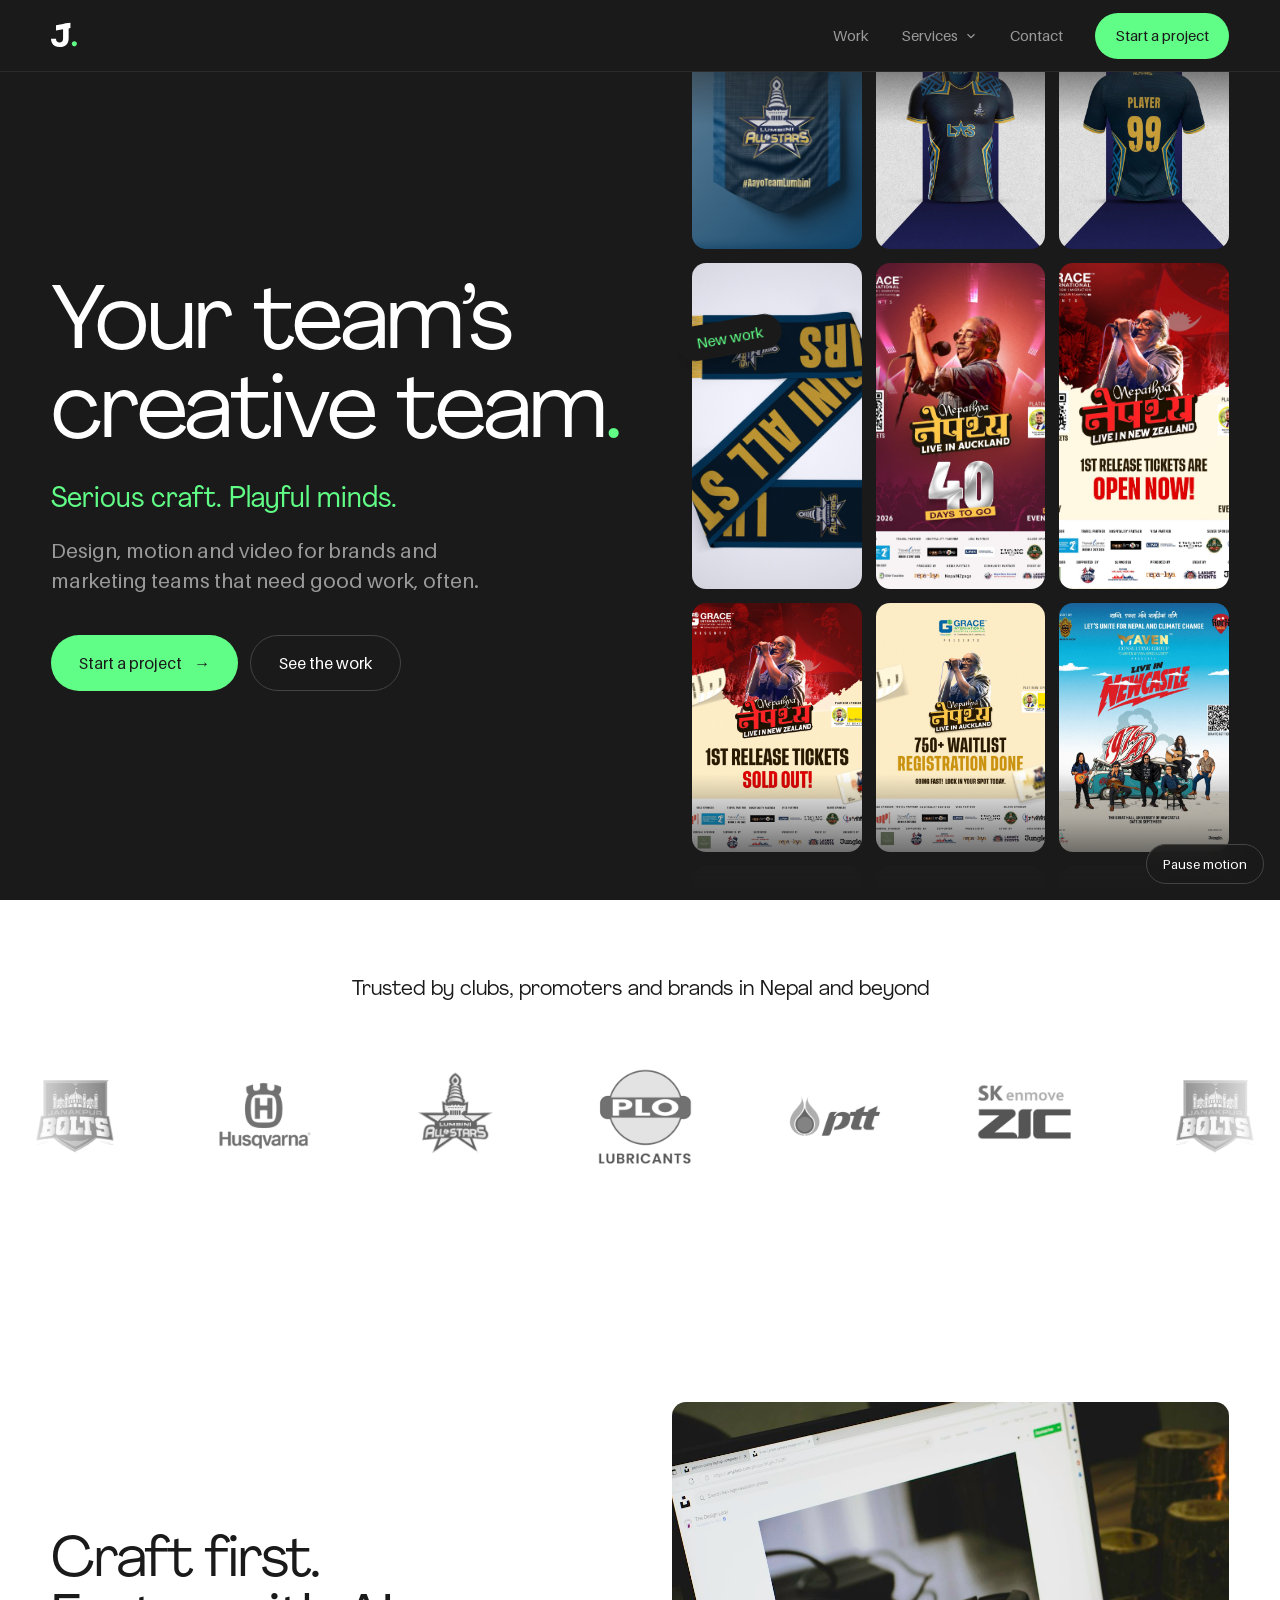
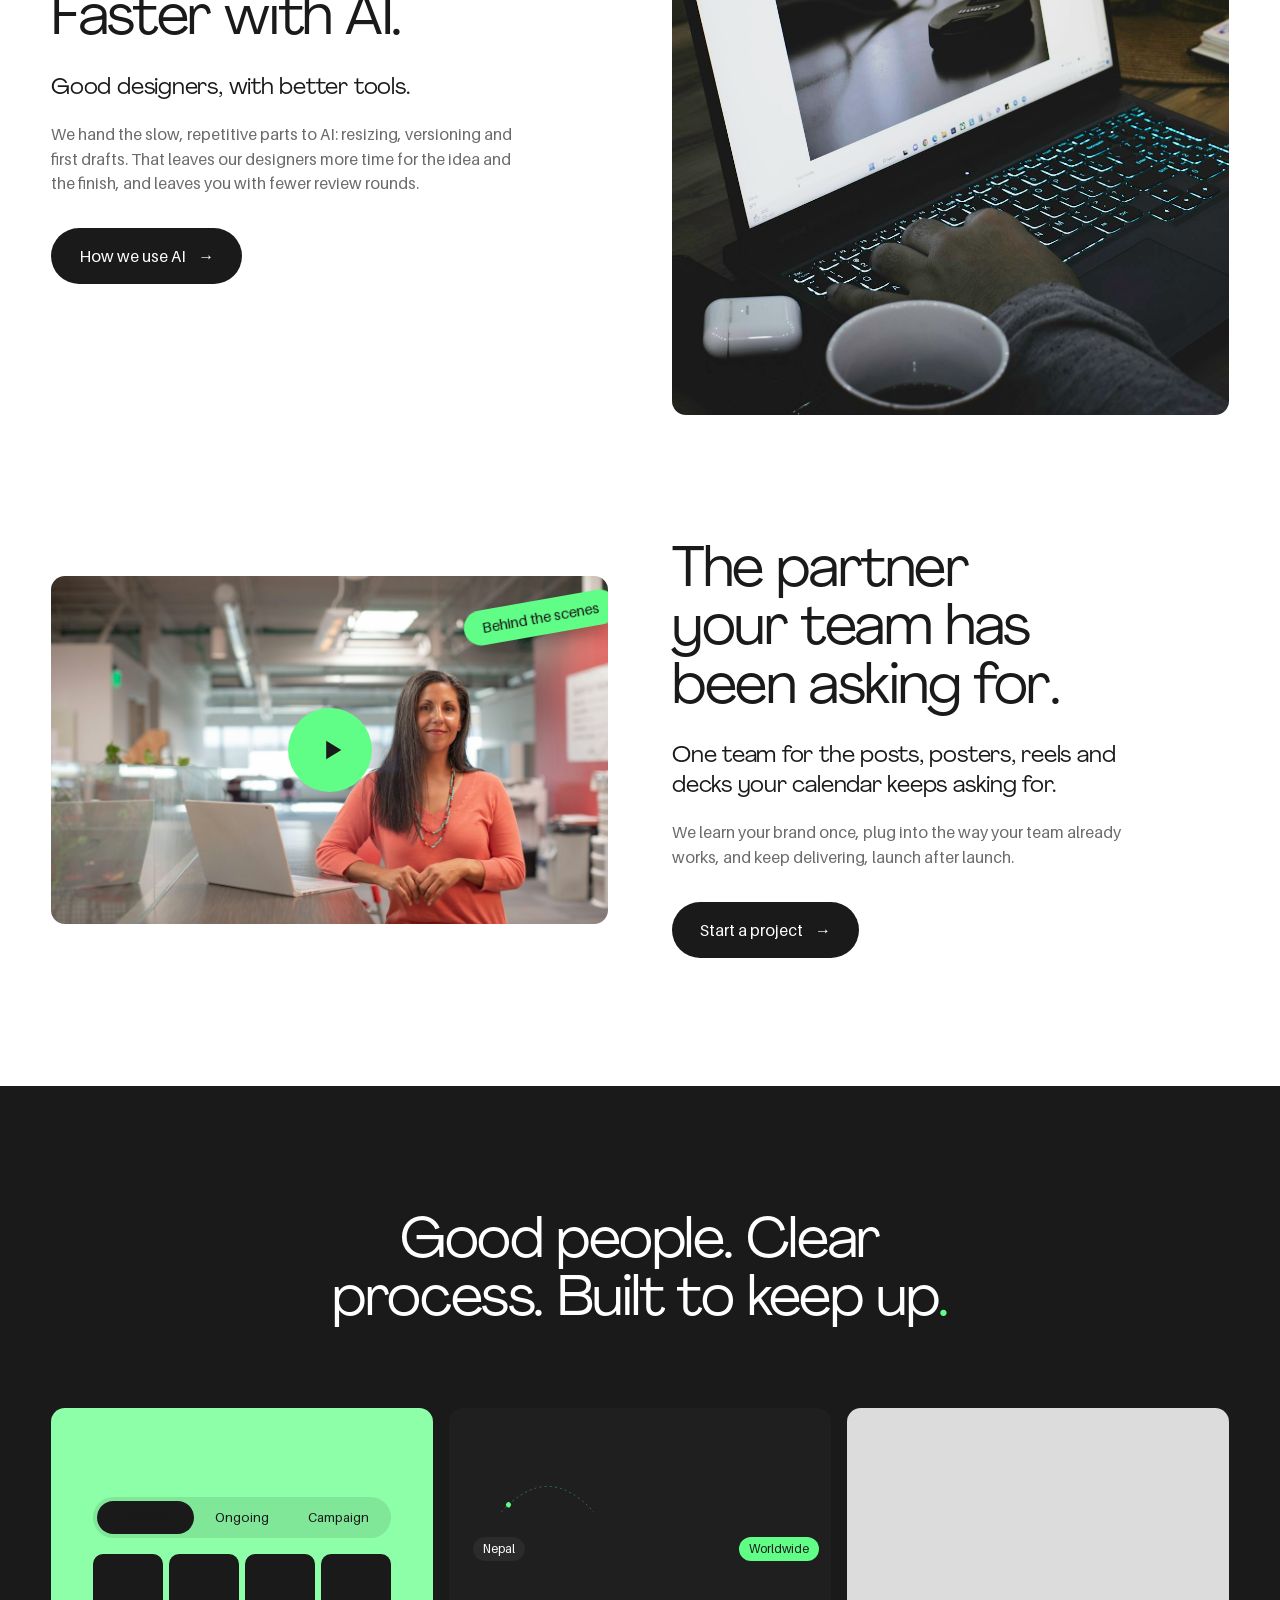
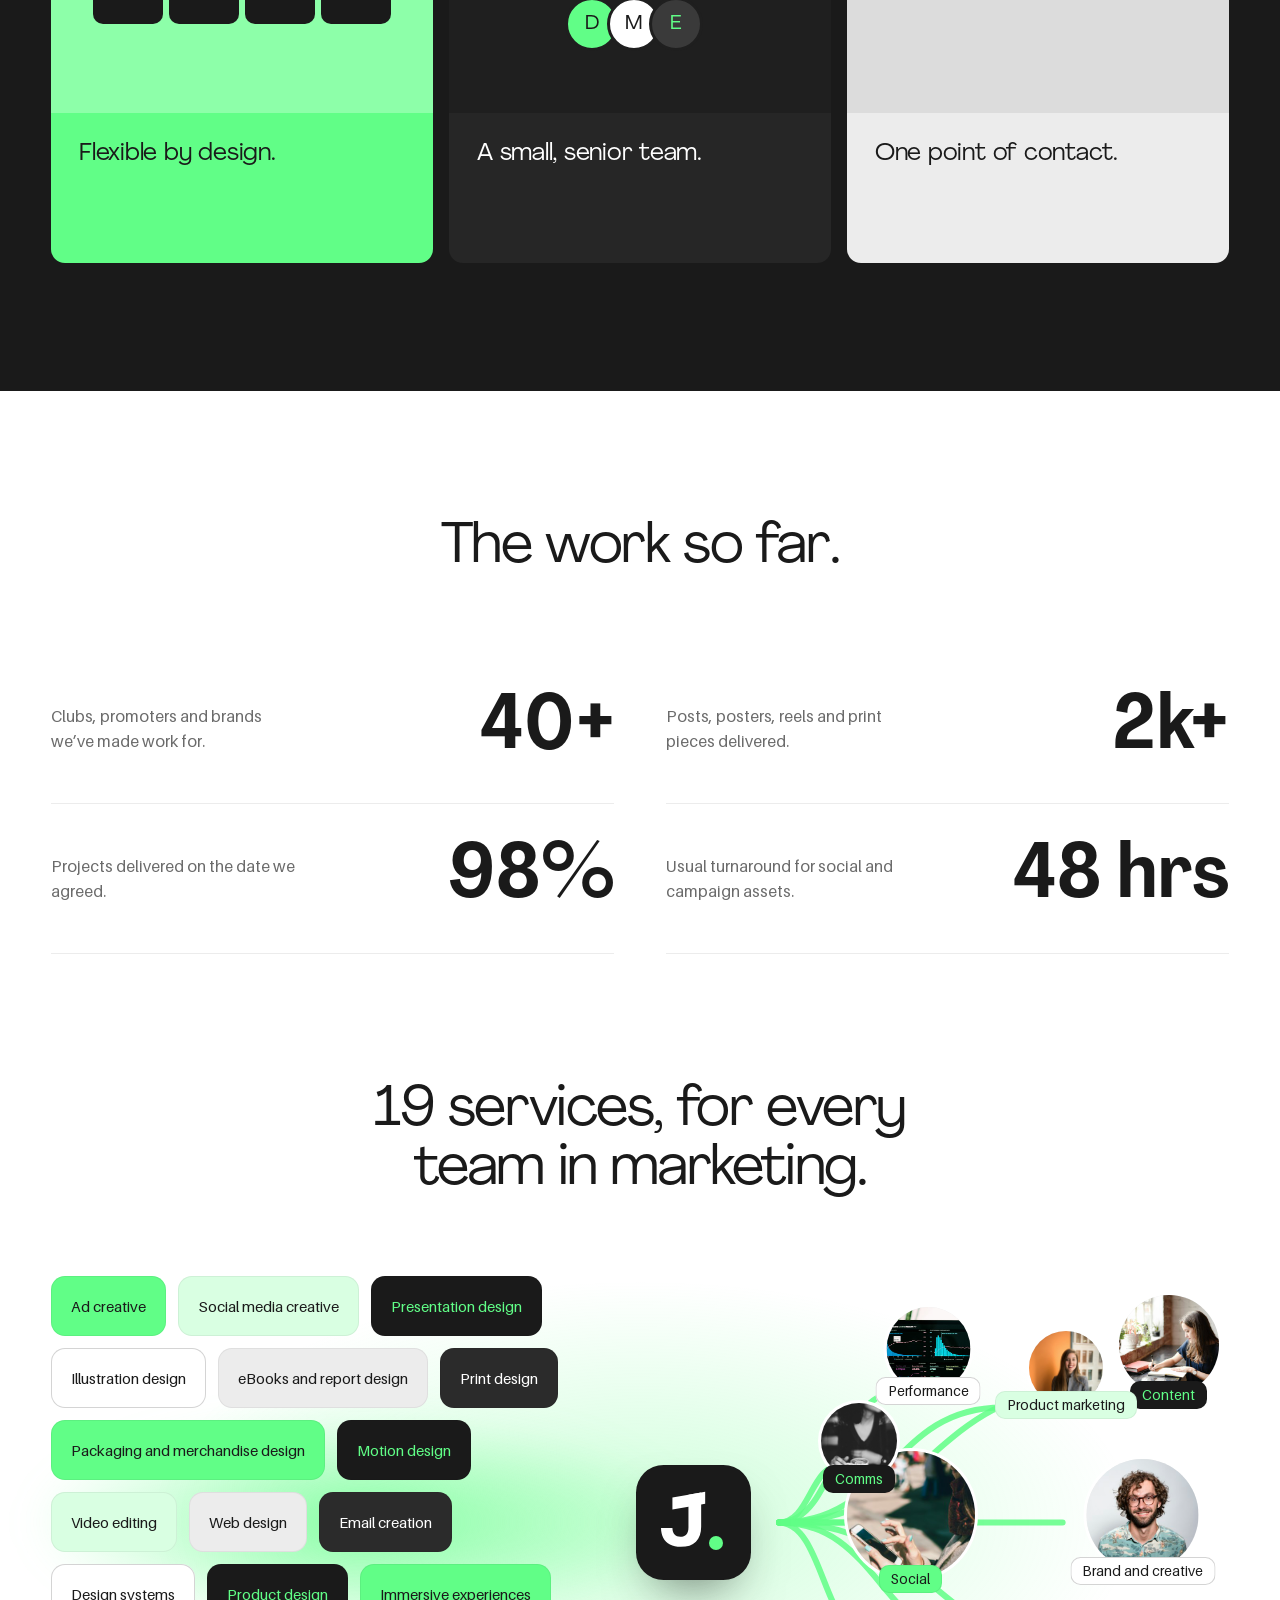
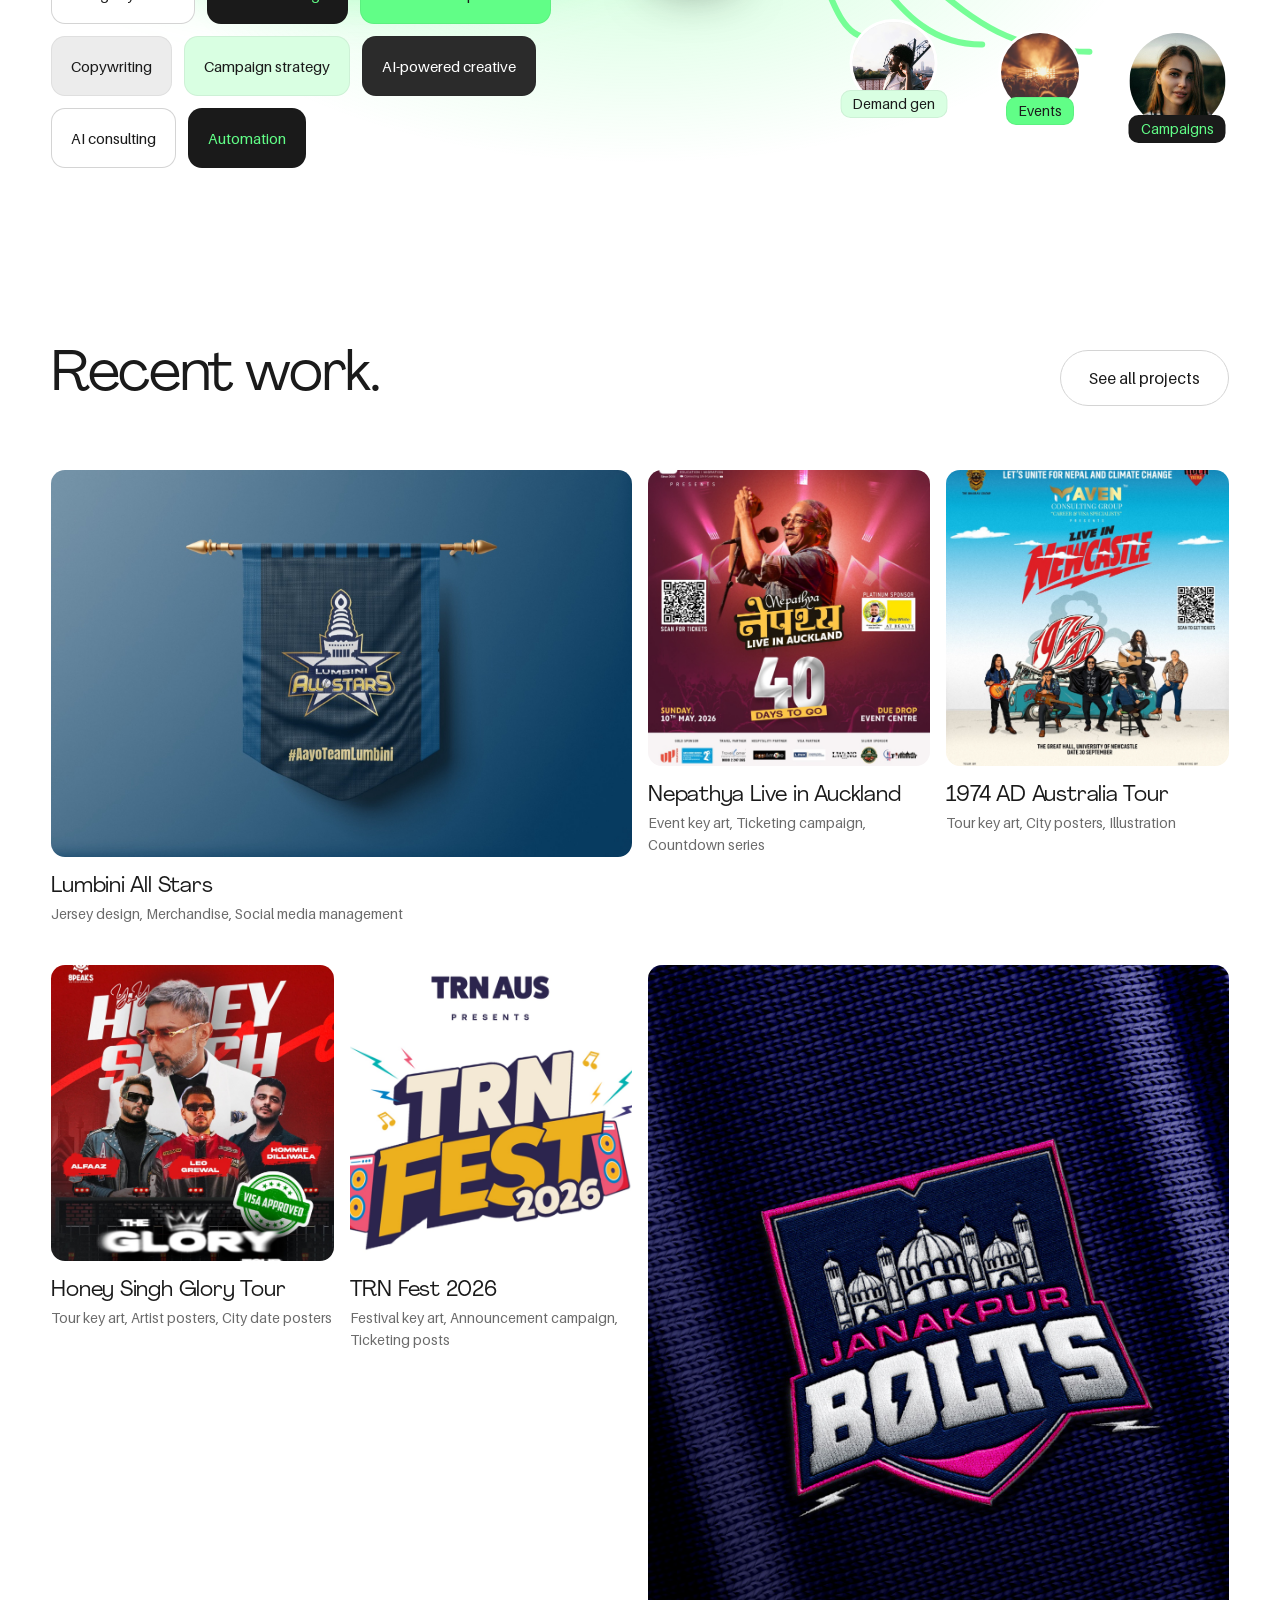
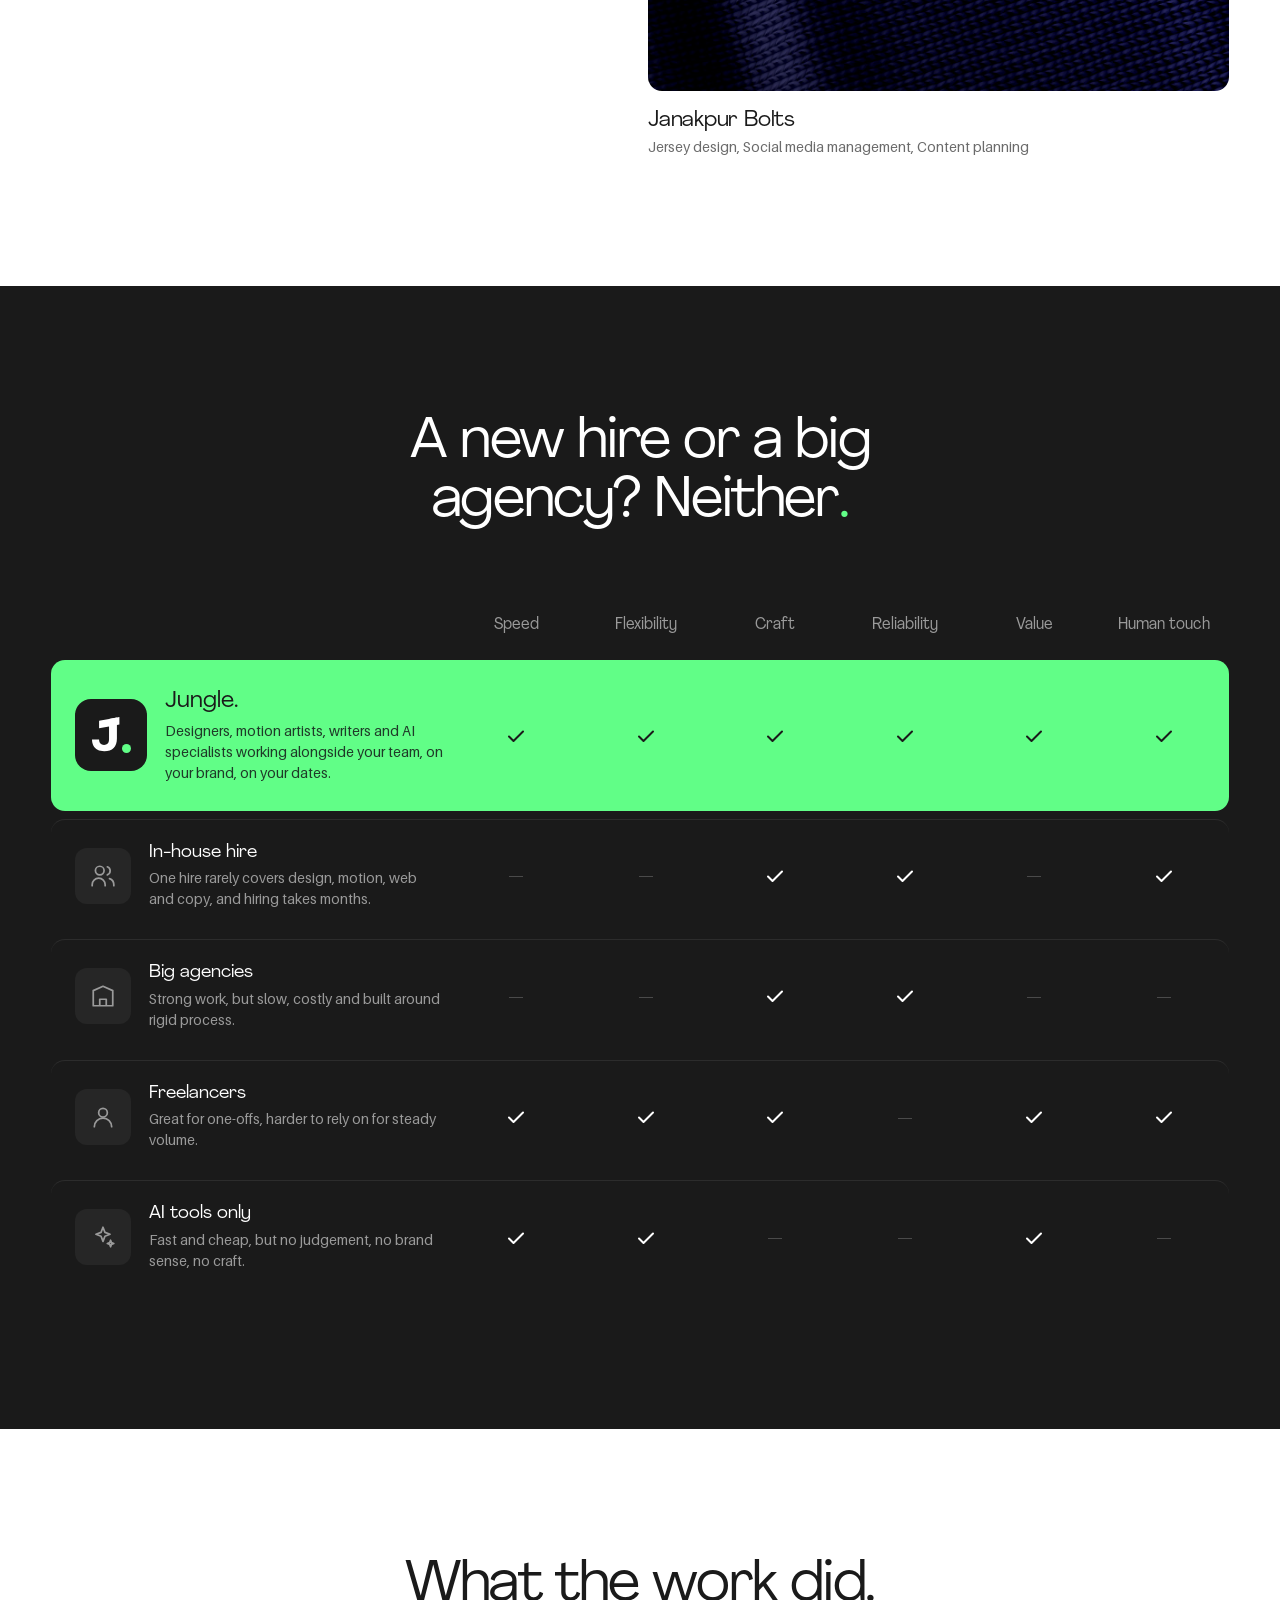
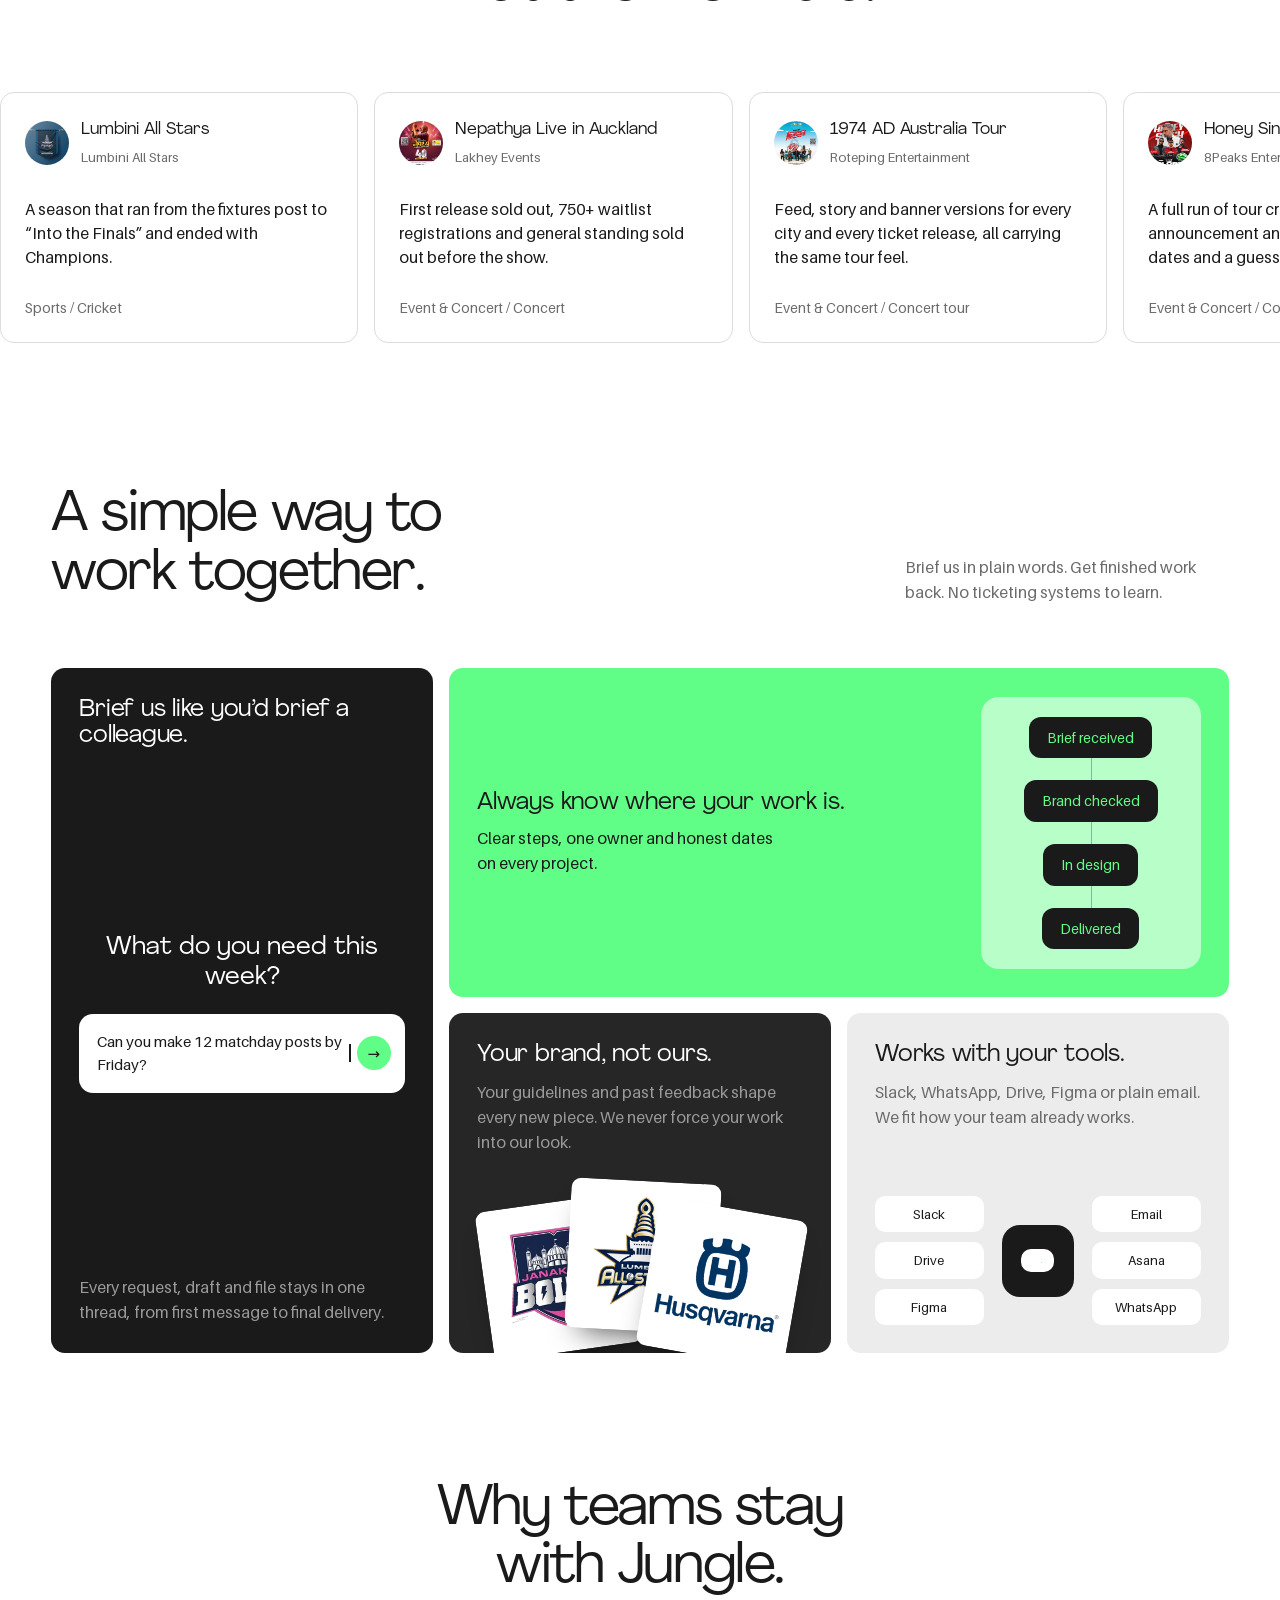
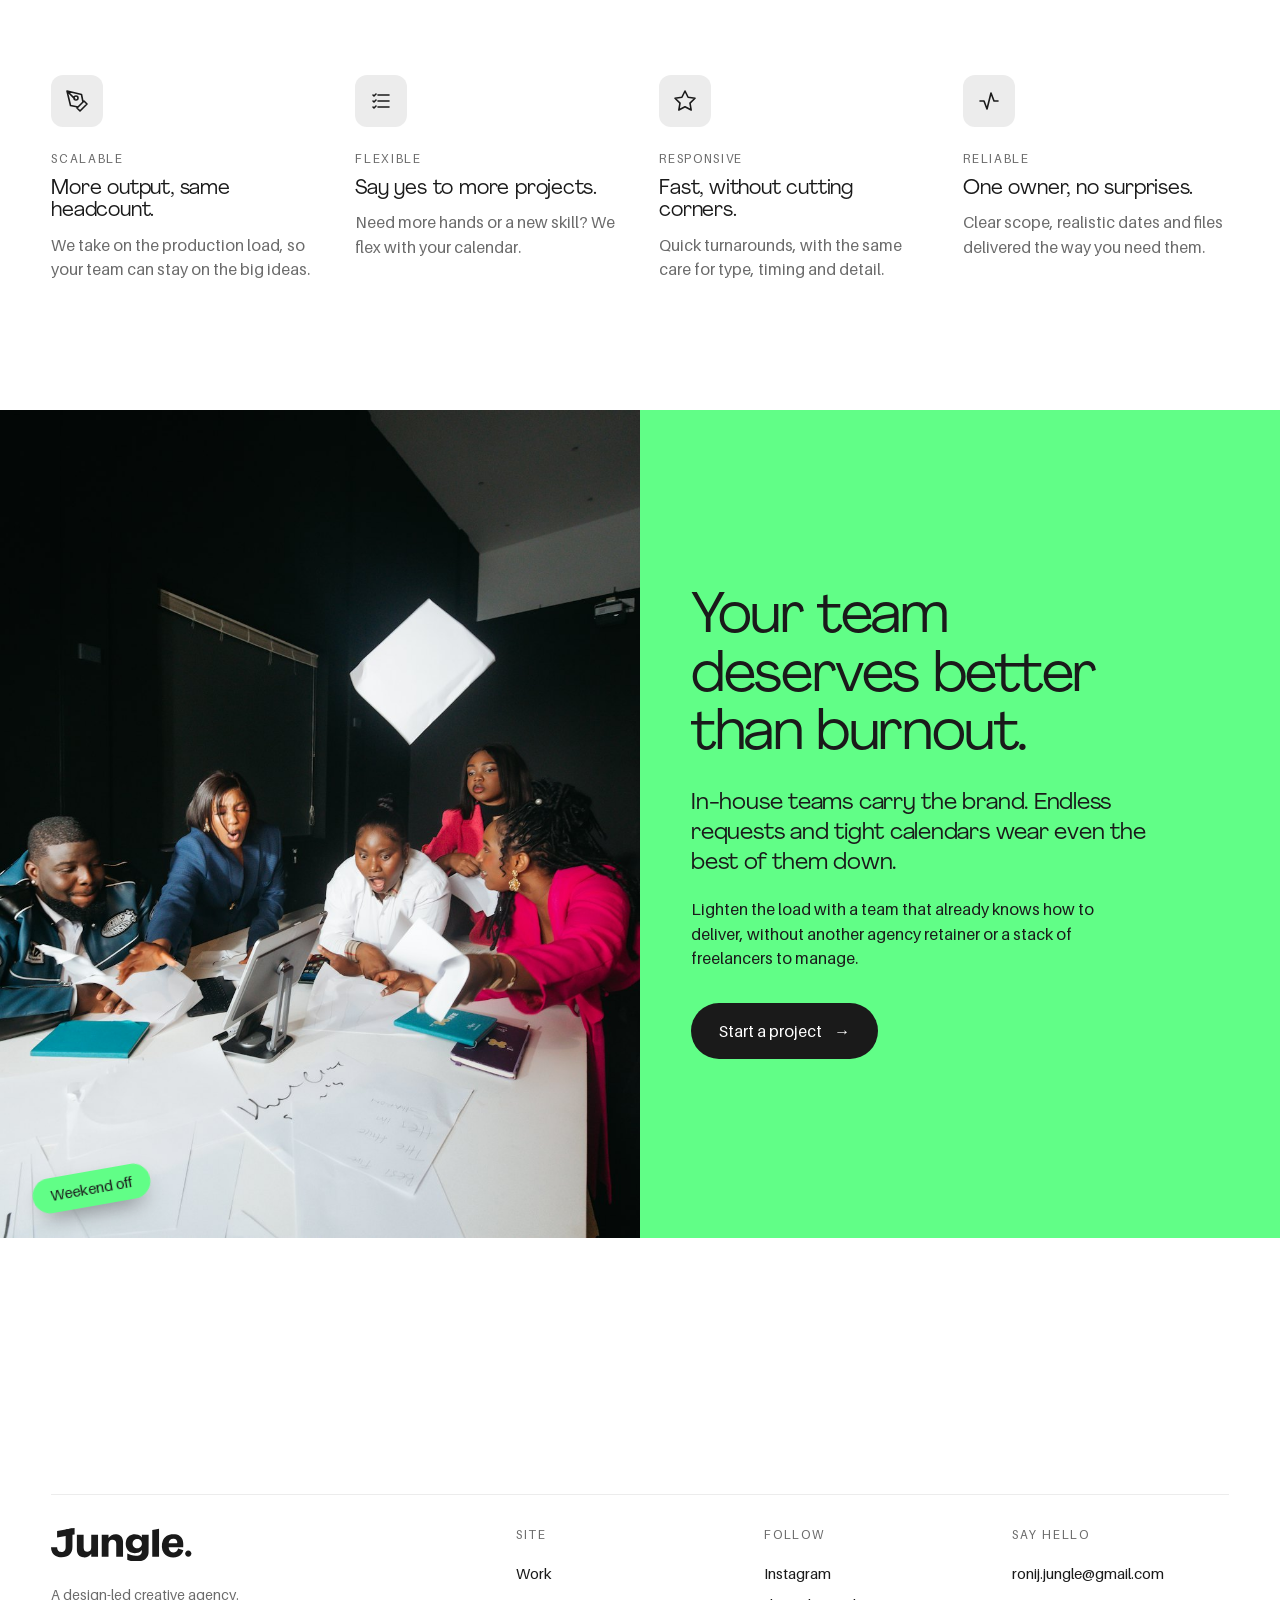
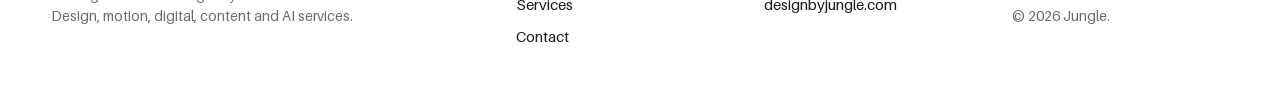
==== commit 9f691a7f: "Work tiles: green 10° hover panel; nav: solid, no glass Co-Authored-By: Claude Opus 5.5 <noreply@ant" ====
--- a/index.html
+++ b/index.html
@@ -4,10 +4,10 @@
 <link rel="icon" href="assets/j-mark.svg">
 <link rel="preload" href="assets/fonts/Agrandir-Regular.otf" as="font" type="font/otf" crossorigin>
 <link rel="preload" href="assets/fonts/Aileron-Regular.ttf" as="font" type="font/ttf" crossorigin>
-<link rel="stylesheet" href="assets/style.css?v=1791917964">
+<link rel="stylesheet" href="assets/style.css?v=1791918091">
 <title>Jungle. Your team’s creative team.</title>
 <meta name="description" content="Jungle is a design-led creative agency in Nepal. Design, motion, video and more for brands and marketing teams.">
-<link rel="stylesheet" href="assets/home.css?v=1791917964"></head>
+<link rel="stylesheet" href="assets/home.css?v=1791918091"></head>
 <body data-page="home">
 <main>
   <!-- HERO: the work, first -->
@@ -153,4 +153,4 @@
     </div>
   </section>
 </main>
-<script src="assets/data.js?v=1791917964"></script><script src="assets/work/manifest.js?v=1791388775"></script><script src="assets/site.js?v=1791917964"></script></body></html>
+<script src="assets/data.js?v=1791918091"></script><script src="assets/work/manifest.js?v=1791388775"></script><script src="assets/site.js?v=1791918091"></script></body></html>
--- a/assets/style.css
+++ b/assets/style.css
@@ -408,3 +408,15 @@
 .reel .r4{grid-column:5;grid-row:1} .reel .r5{grid-column:2;grid-row:2} .reel .r6{grid-column:3;grid-row:2} .reel .r7{grid-column:5;grid-row:2}
 .reel span:nth-child(n+9){display:none}
 @media(max-width:760px){.reel{grid-template-columns:repeat(3,1fr)}.reel span{grid-column:auto!important;grid-row:auto!important}}
+/* work tiles: caption hidden; a green 10° panel slides up on hover with the name */
+.tile2::after{background:none}
+.t2-cap{left:0;right:0;bottom:0;padding:44px clamp(20px,3vw,44px) clamp(20px,2.6vw,36px);background:var(--green);color:var(--ink);
+  clip-path:polygon(0 100%,100% 100%,100% 100%,0 100%);transition:clip-path .55s var(--ease)}
+.tile2:hover .t2-cap,.tile2:focus-visible .t2-cap{clip-path:polygon(0 calc(100% * 0 + 40px),100% 0,100% 100%,0 100%)}
+.t2-cap h2 span,.tile2:hover .t2-cap h2 span{color:var(--ink)}
+.t2-cap p{opacity:.75}
+@media(hover:none){.t2-cap{clip-path:polygon(0 40px,100% 0,100% 100%,0 100%)}}
+/* menu bar: solid, no glass */
+nav,nav.scrolled,nav.mega-open{background:var(--ink)!important;-webkit-backdrop-filter:none!important;backdrop-filter:none!important;box-shadow:none!important;border-bottom:1px solid #2a2a2a!important}
+nav::before,nav::after{display:none!important}
+@media(max-width:760px){nav .links{background:var(--ink)!important;-webkit-backdrop-filter:none!important;backdrop-filter:none!important}}
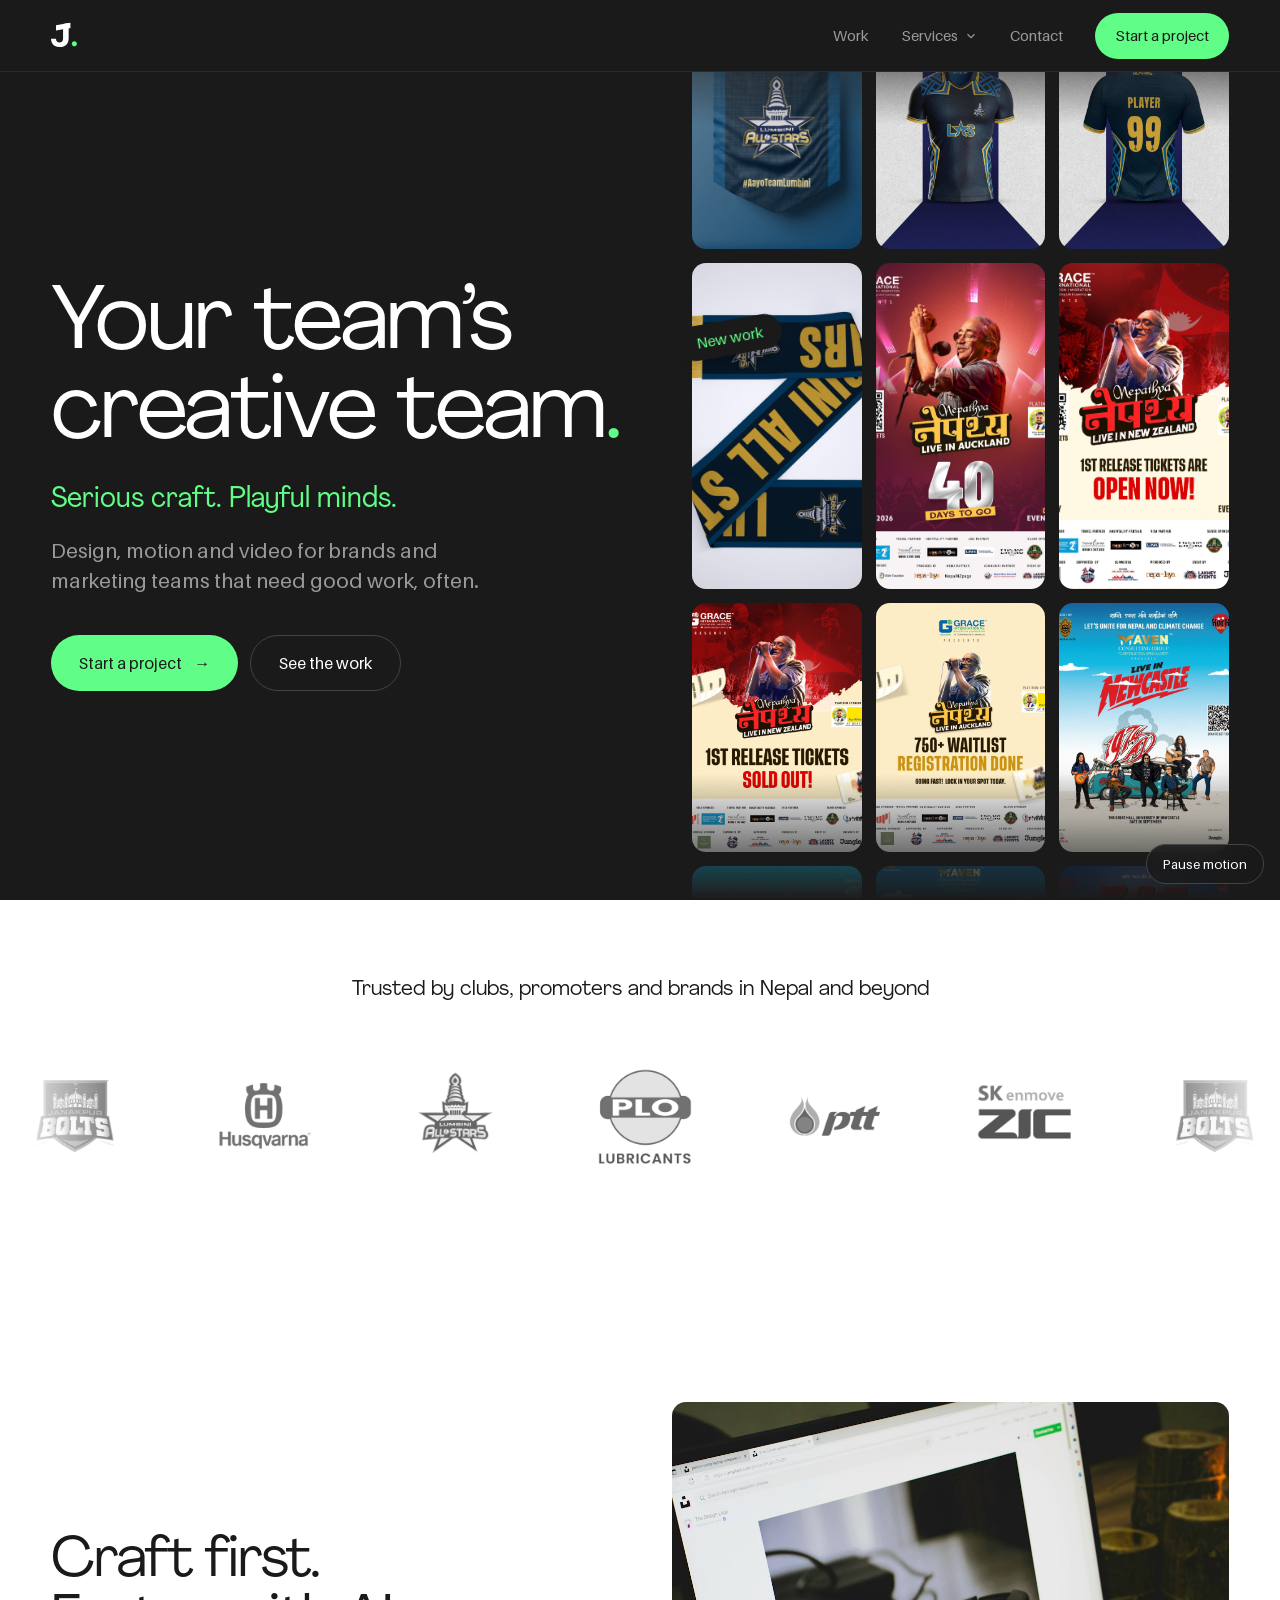
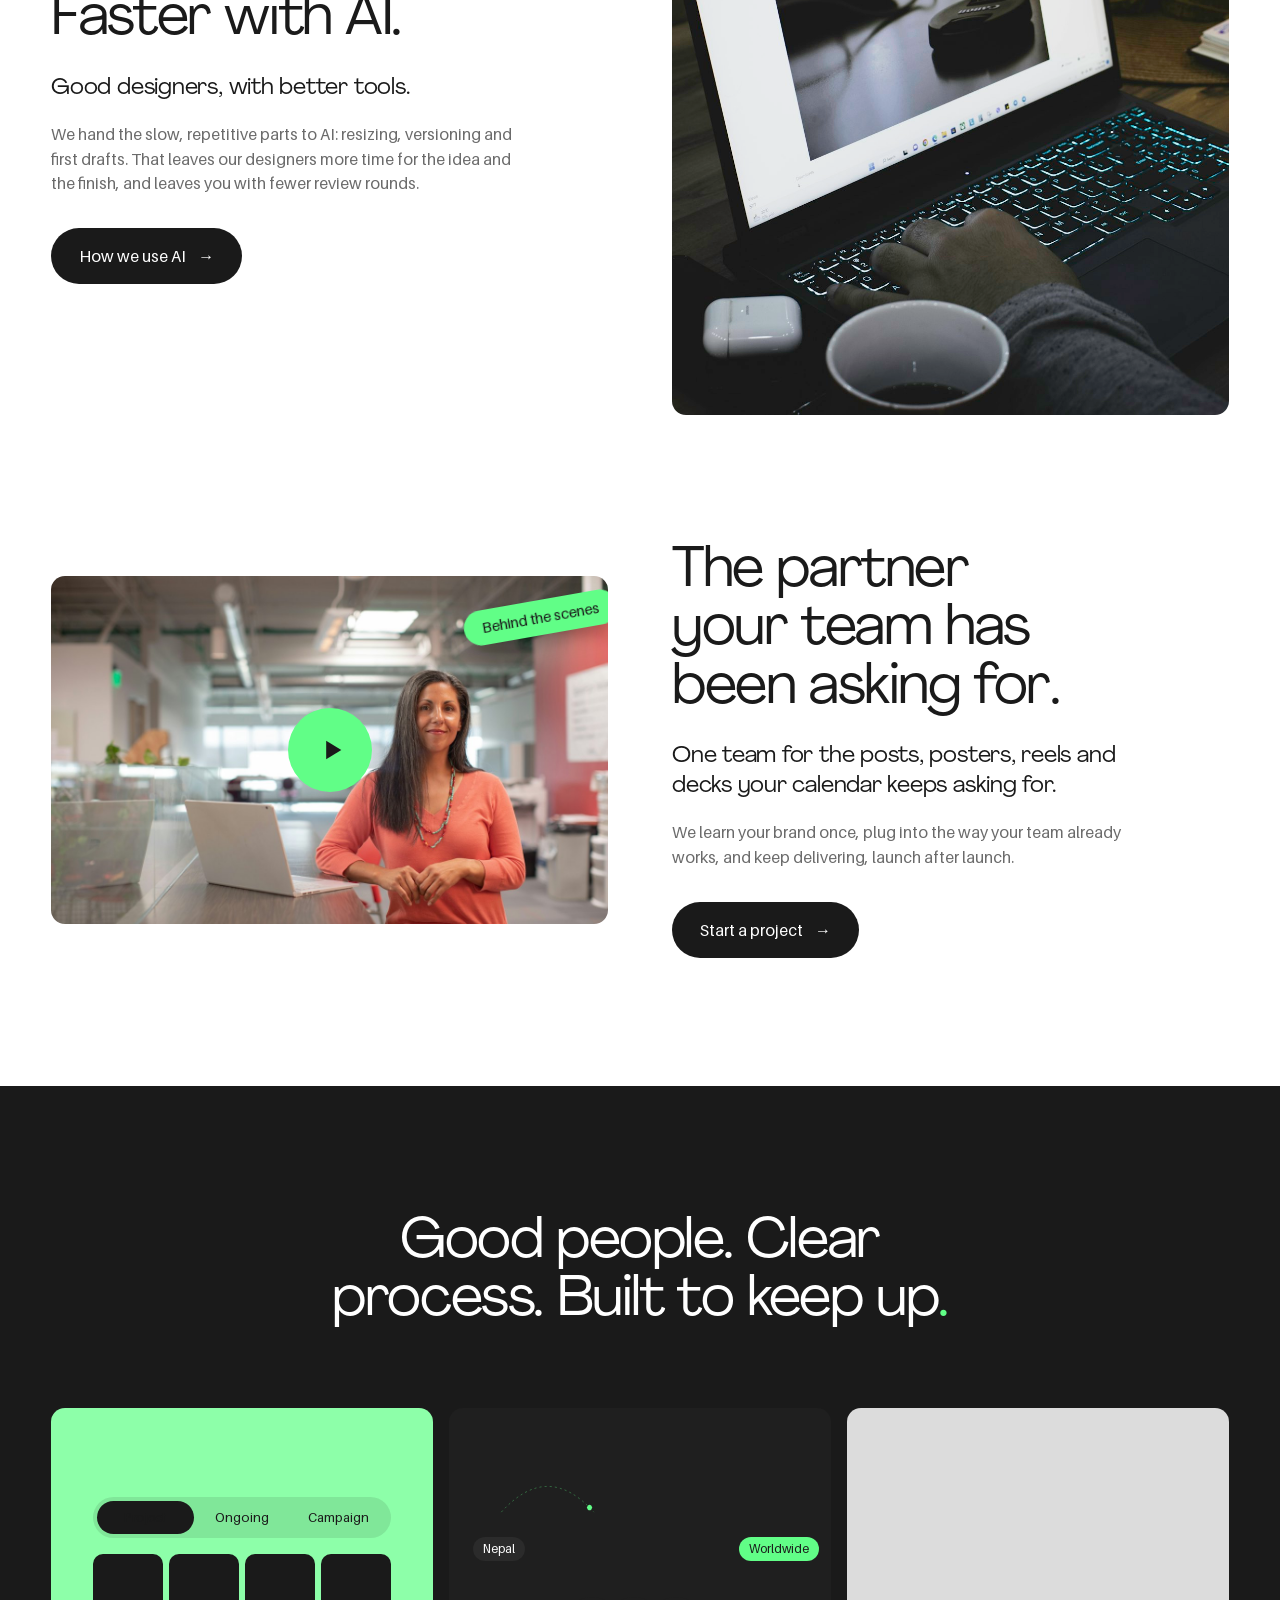
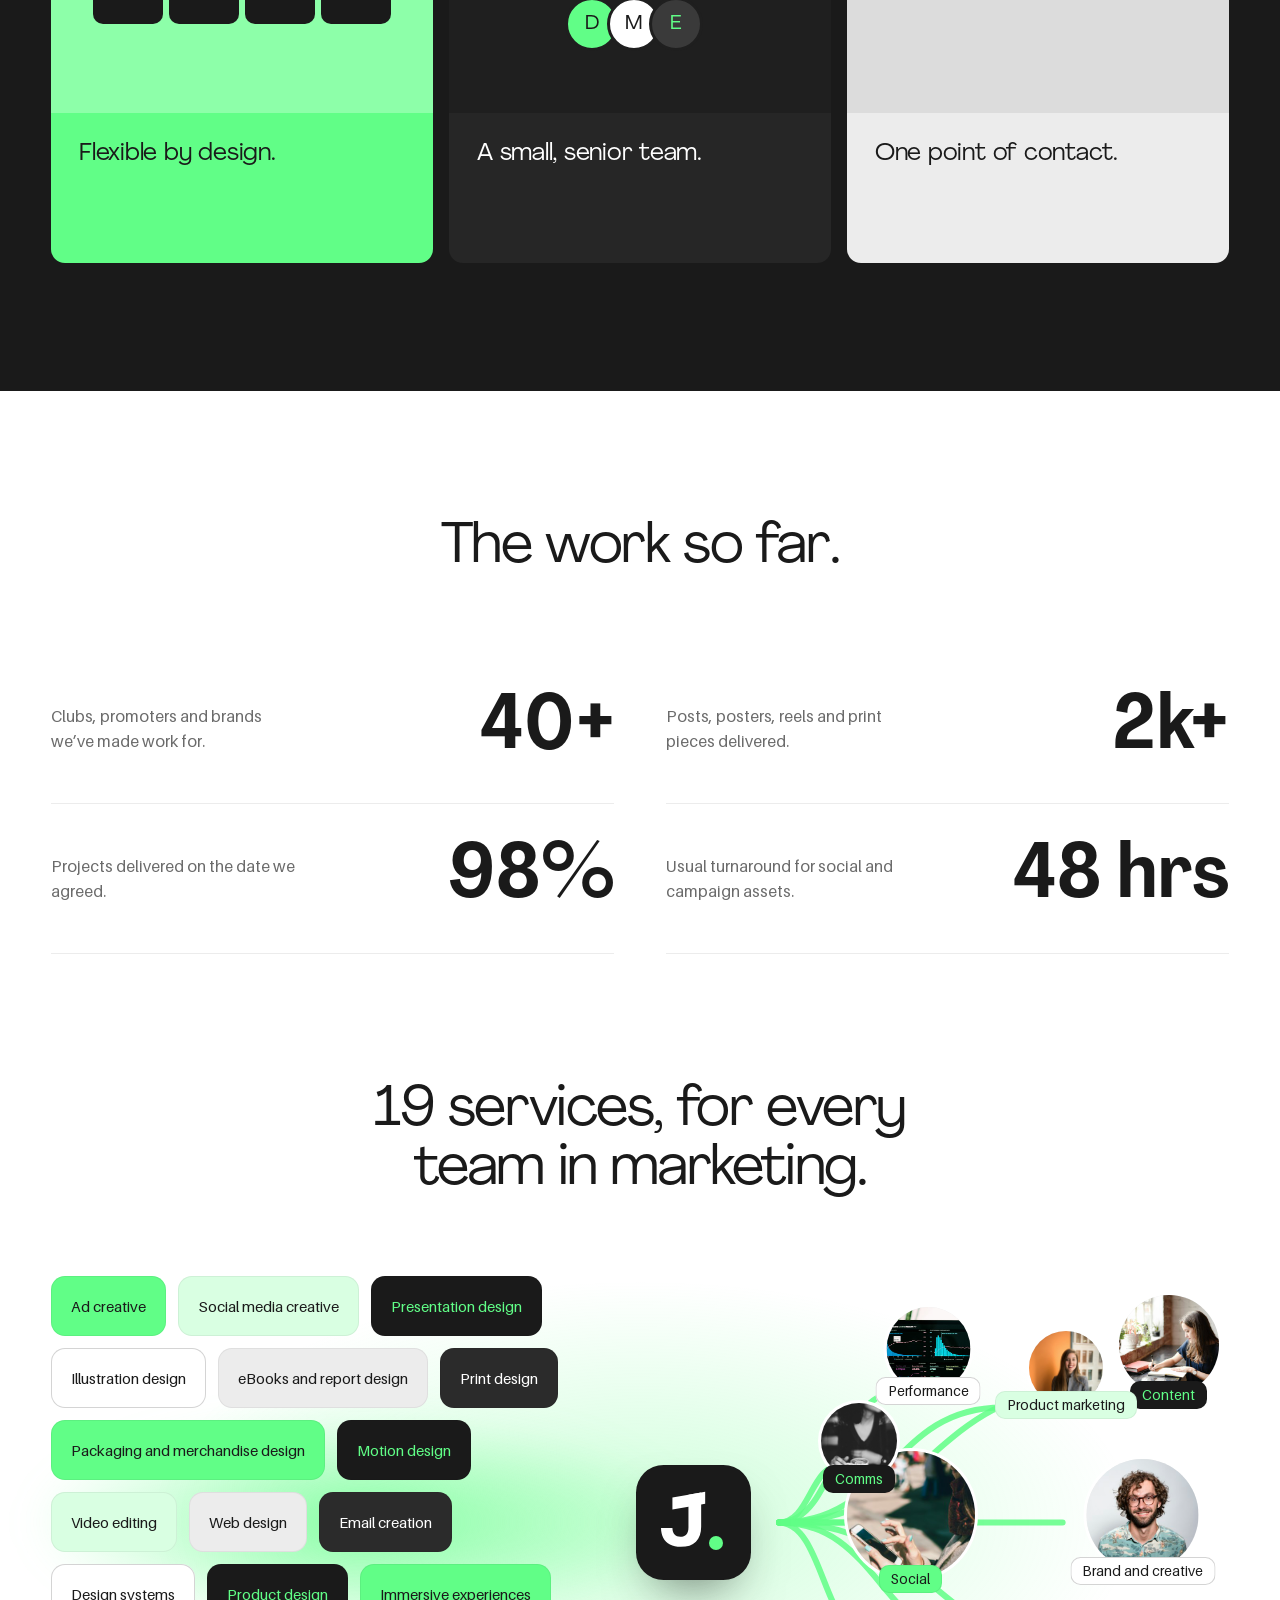
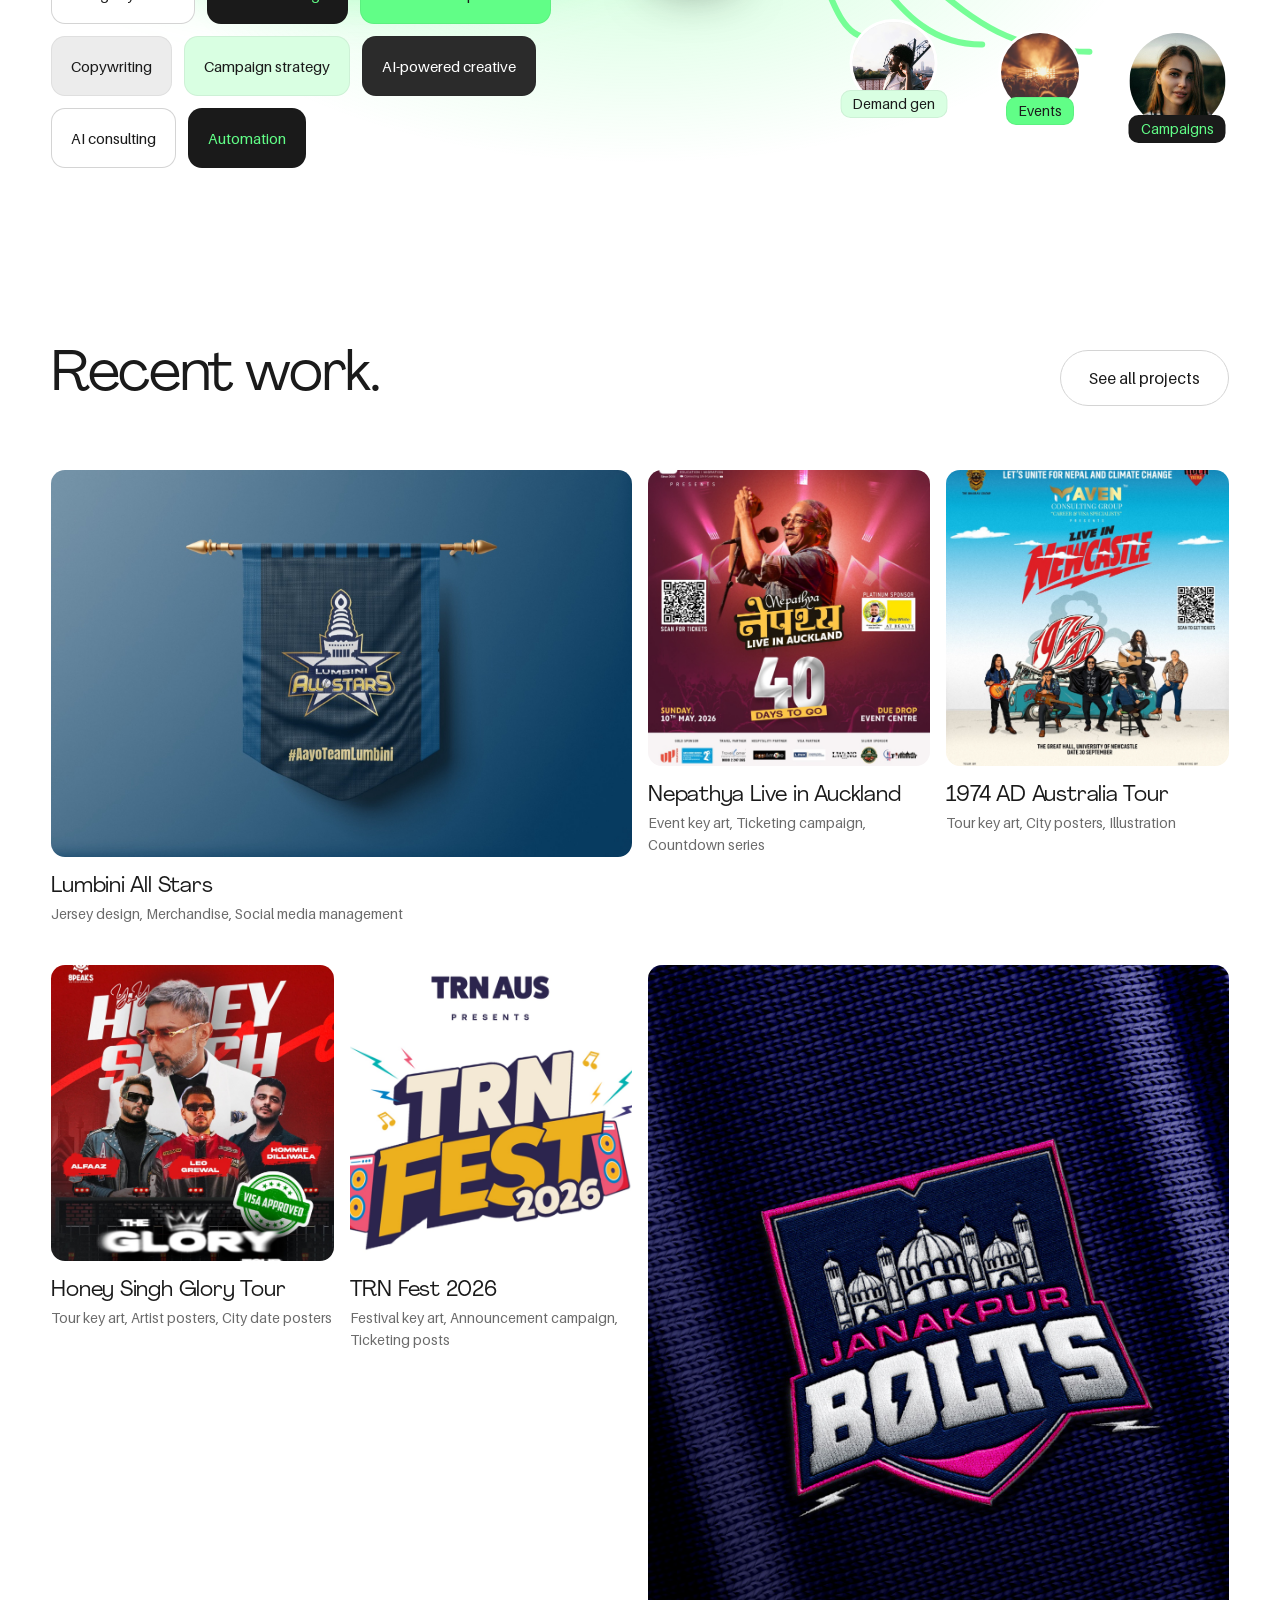
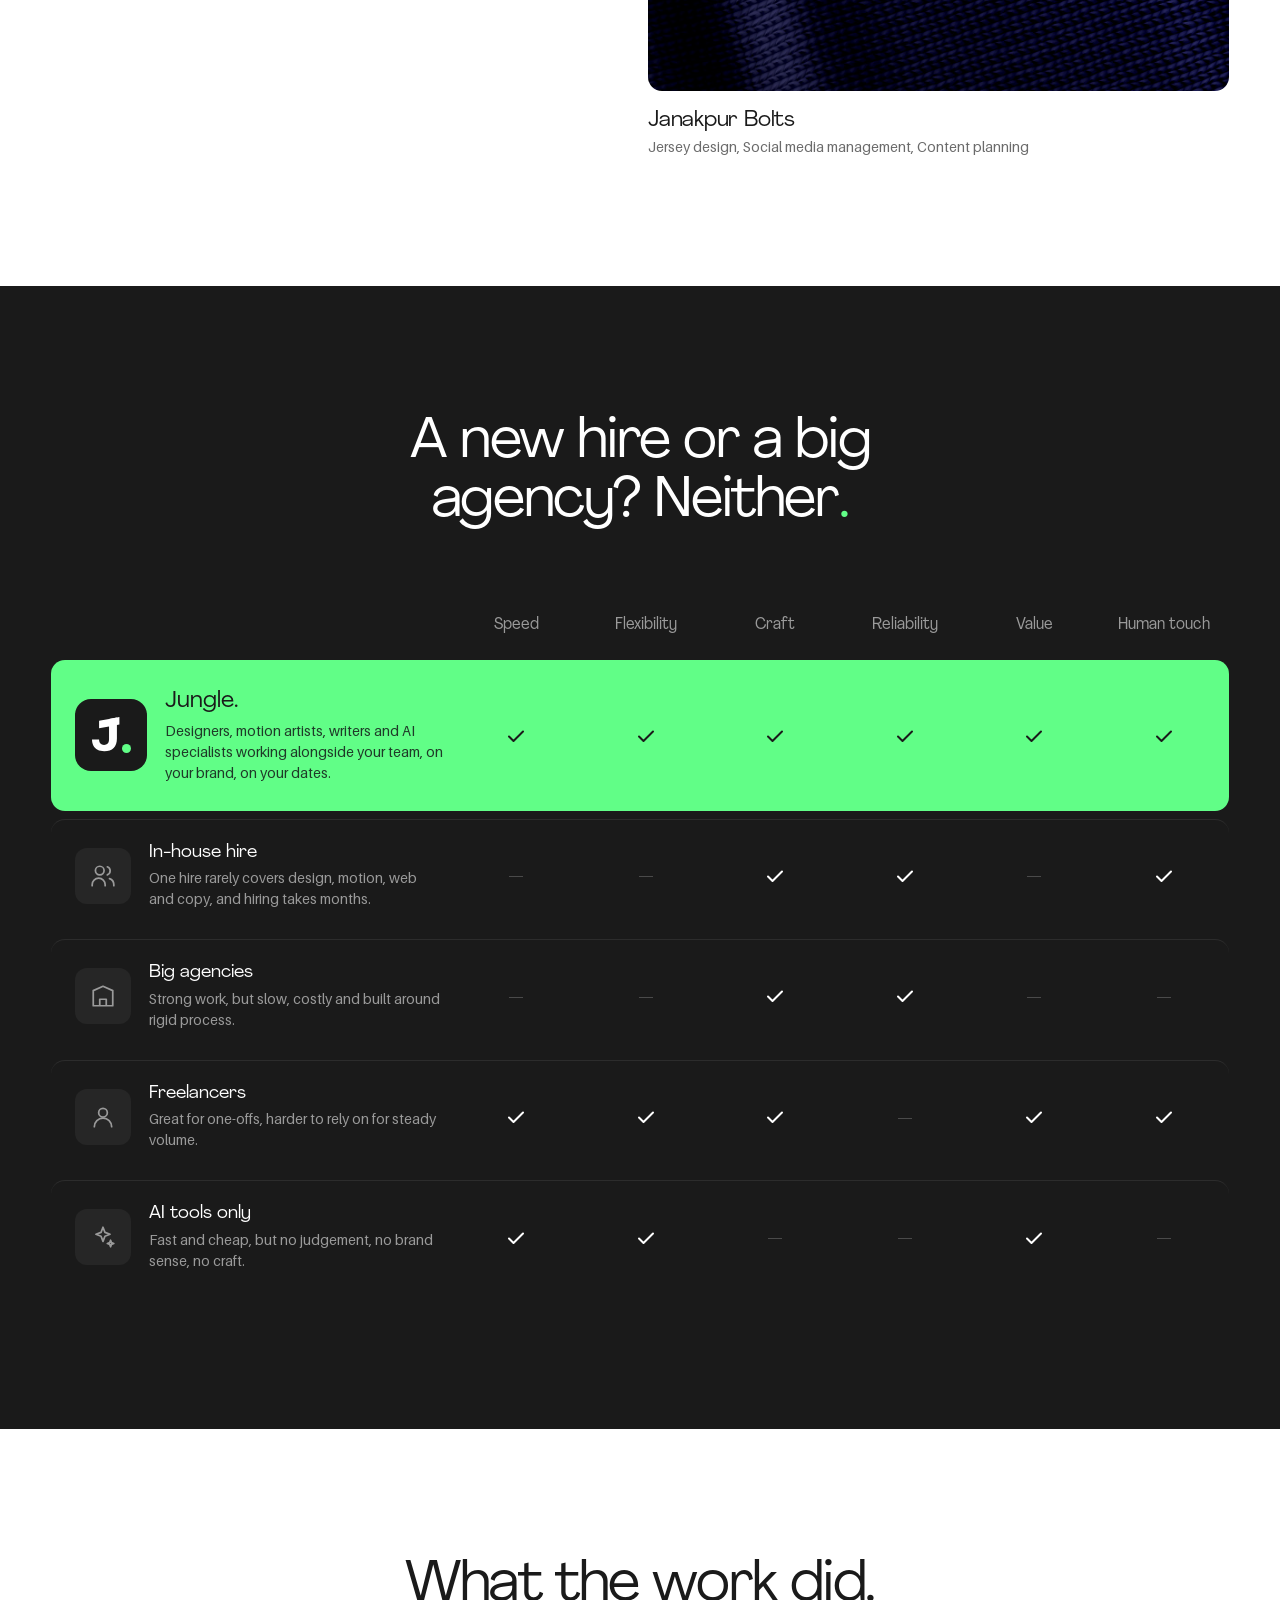
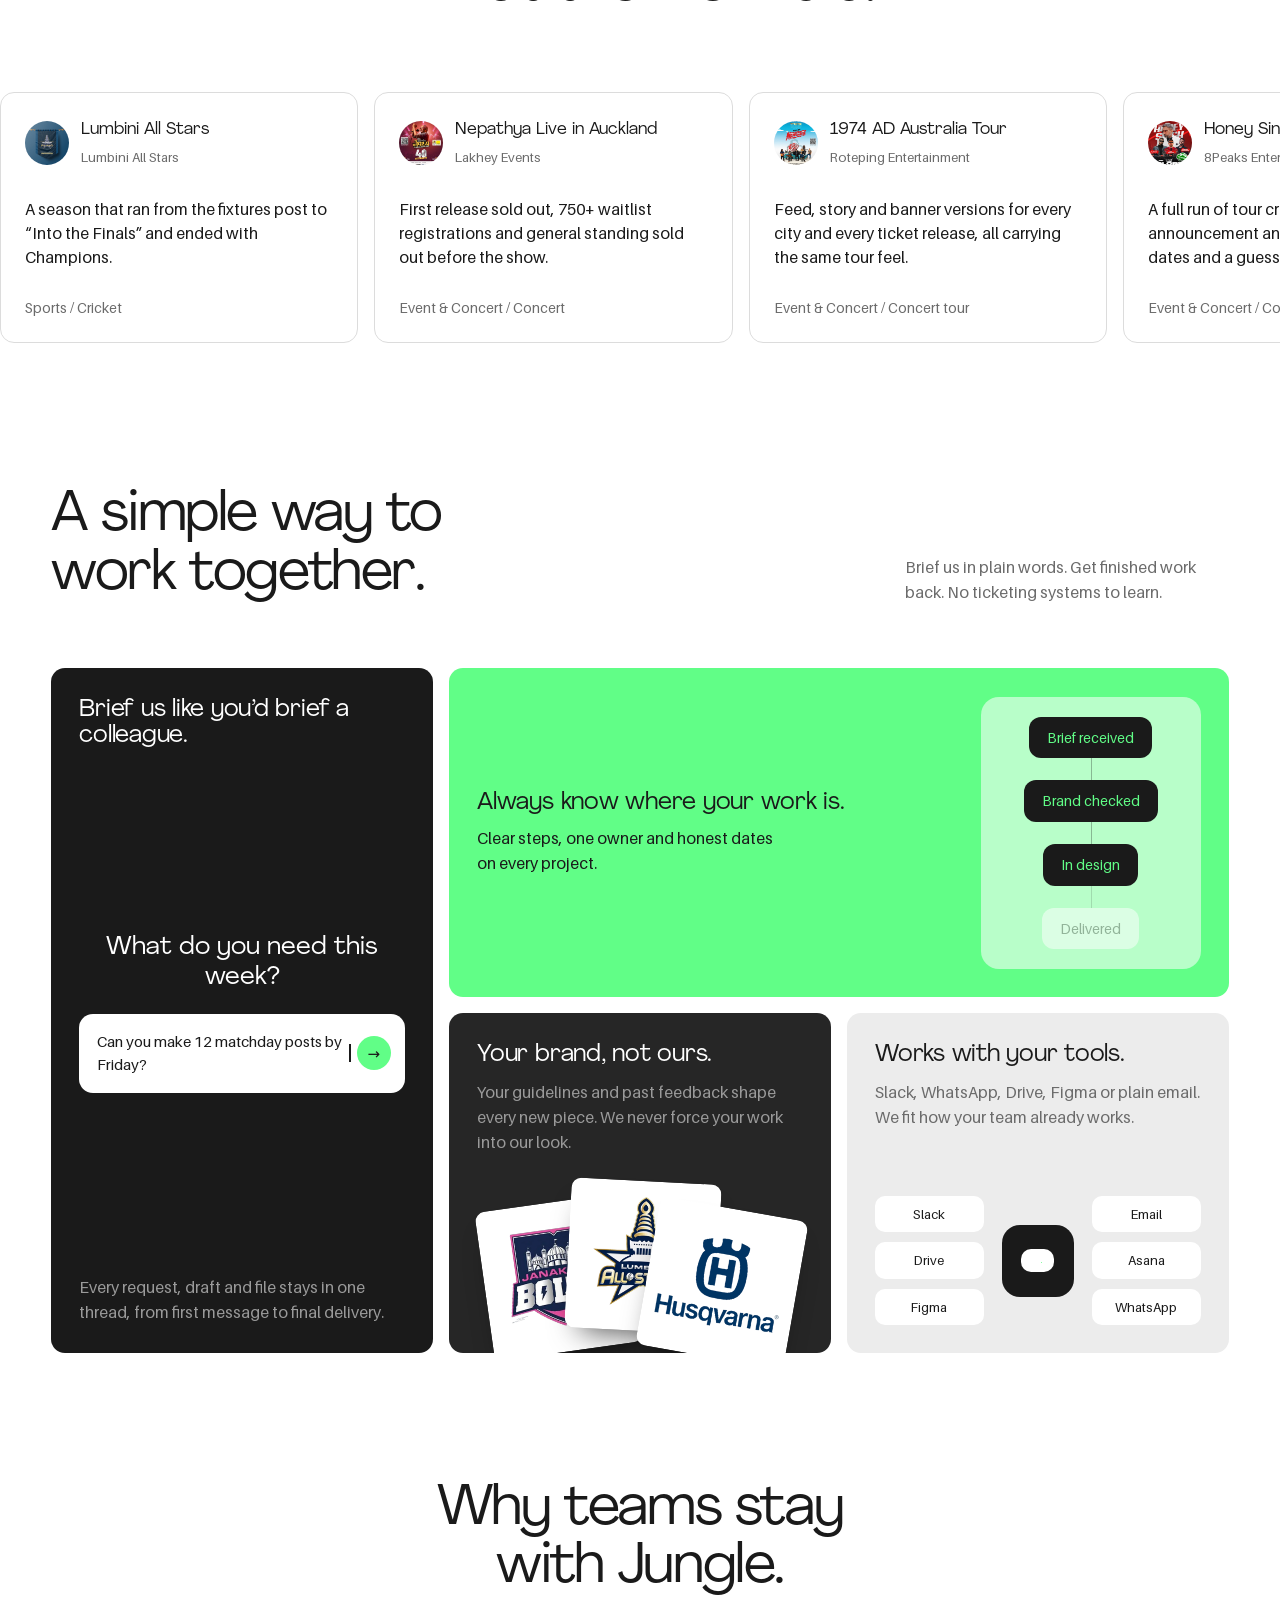
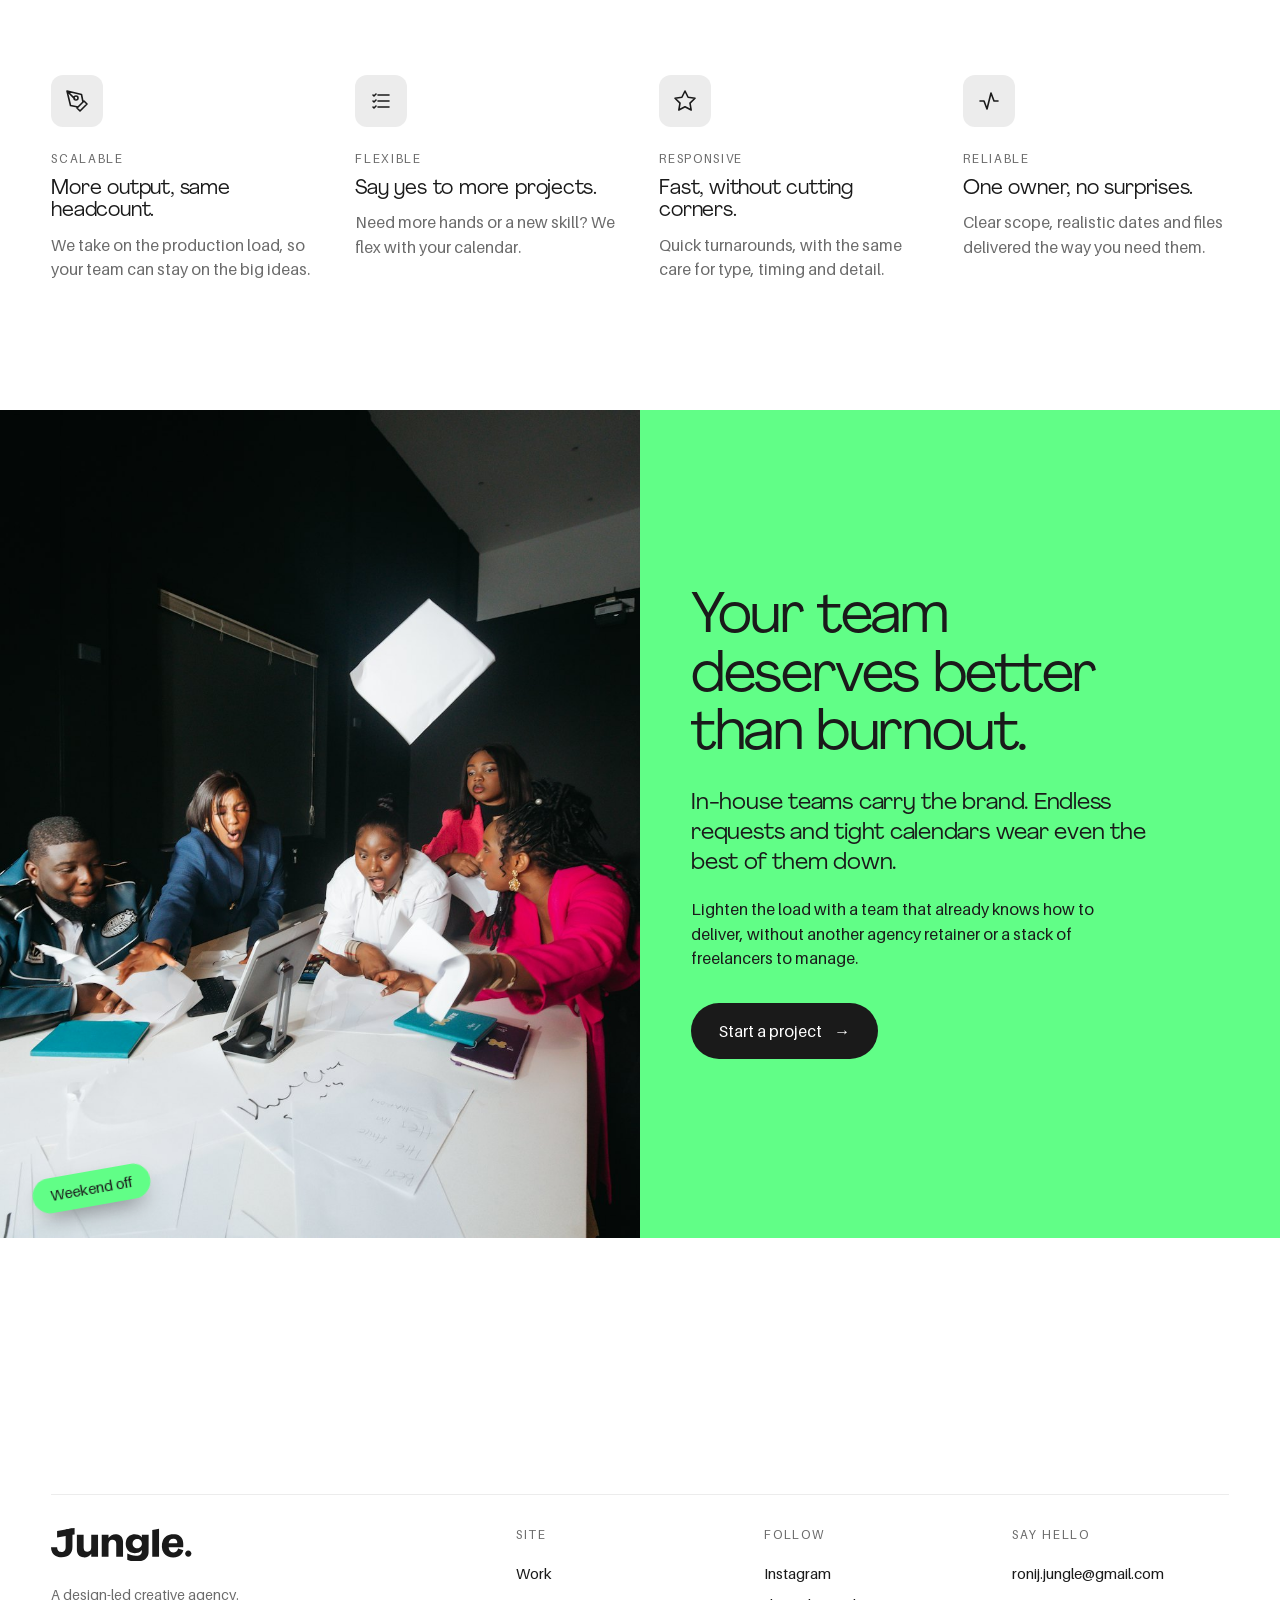
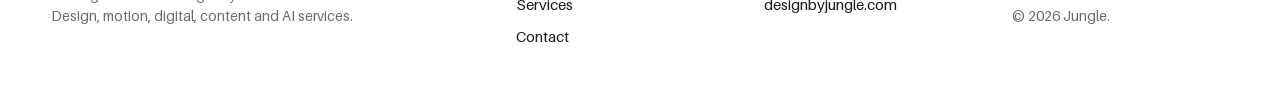
==== commit f901b68b: "Work page: 2:1 showreel video replaces collage Co-Authored-By: Claude Opus 5.5 <noreply@anthropic.co" ====
--- a/index.html
+++ b/index.html
@@ -4,10 +4,10 @@
 <link rel="icon" href="assets/j-mark.svg">
 <link rel="preload" href="assets/fonts/Agrandir-Regular.otf" as="font" type="font/otf" crossorigin>
 <link rel="preload" href="assets/fonts/Aileron-Regular.ttf" as="font" type="font/ttf" crossorigin>
-<link rel="stylesheet" href="assets/style.css?v=1791918091">
+<link rel="stylesheet" href="assets/style.css?v=1791918223">
 <title>Jungle. Your team’s creative team.</title>
 <meta name="description" content="Jungle is a design-led creative agency in Nepal. Design, motion, video and more for brands and marketing teams.">
-<link rel="stylesheet" href="assets/home.css?v=1791918091"></head>
+<link rel="stylesheet" href="assets/home.css?v=1791918223"></head>
 <body data-page="home">
 <main>
   <!-- HERO: the work, first -->
@@ -153,4 +153,4 @@
     </div>
   </section>
 </main>
-<script src="assets/data.js?v=1791918091"></script><script src="assets/work/manifest.js?v=1791388775"></script><script src="assets/site.js?v=1791918091"></script></body></html>
+<script src="assets/data.js?v=1791918223"></script><script src="assets/work/manifest.js?v=1791388775"></script><script src="assets/site.js?v=1791918223"></script></body></html>
--- a/assets/style.css
+++ b/assets/style.css
@@ -420,3 +420,7 @@
 nav,nav.scrolled,nav.mega-open{background:var(--ink)!important;-webkit-backdrop-filter:none!important;backdrop-filter:none!important;box-shadow:none!important;border-bottom:1px solid #2a2a2a!important}
 nav::before,nav::after{display:none!important}
 @media(max-width:760px){nav .links{background:var(--ink)!important;-webkit-backdrop-filter:none!important;backdrop-filter:none!important}}
+.showreel{position:relative;margin:0;aspect-ratio:2/1;border-radius:var(--r);overflow:hidden;background:var(--ink)}
+.showreel video{width:100%;height:100%;object-fit:cover;display:block}
+.sr-btn{position:absolute;right:20px;bottom:20px;width:52px;height:52px;border-radius:50%;border:0;background:var(--green);color:var(--ink);display:grid;place-items:center;cursor:pointer;transition:transform .3s var(--bounce)}
+.sr-btn:hover{transform:scale(1.08)} .sr-btn svg{width:20px;height:20px}
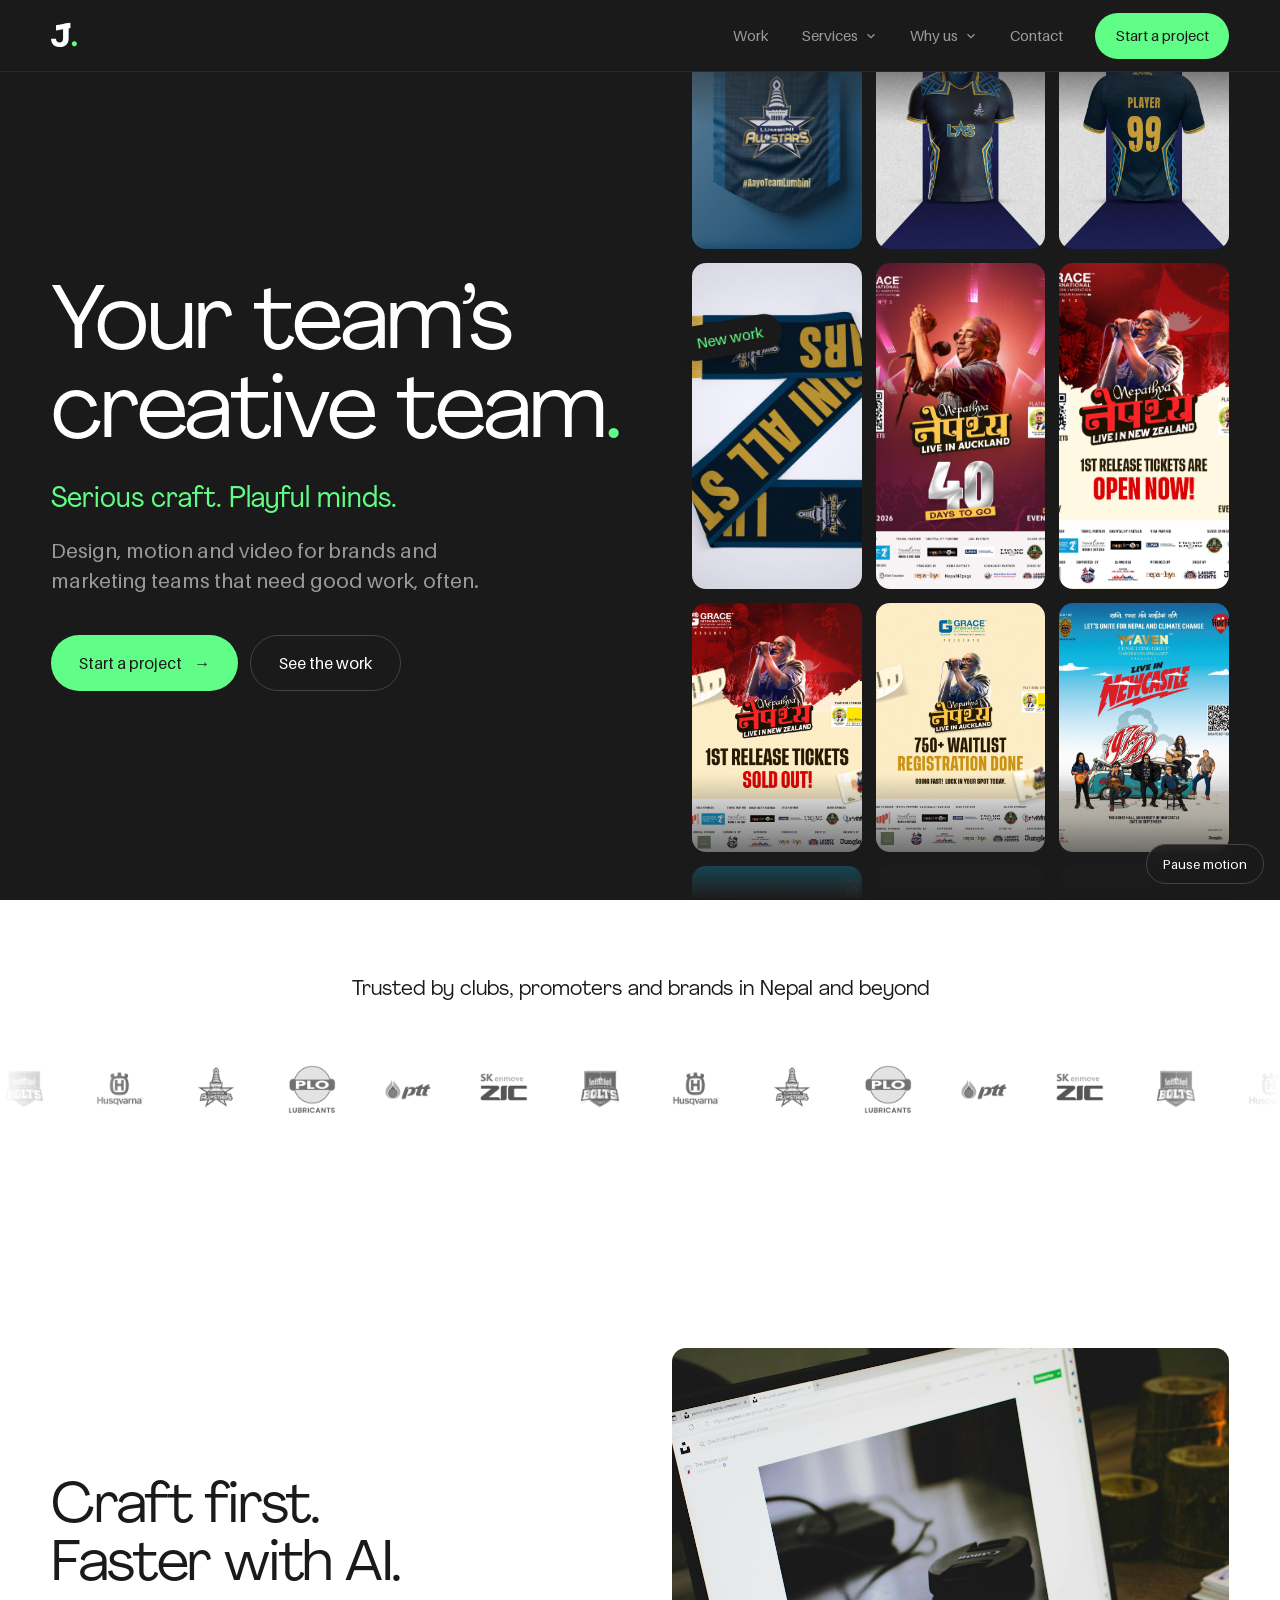
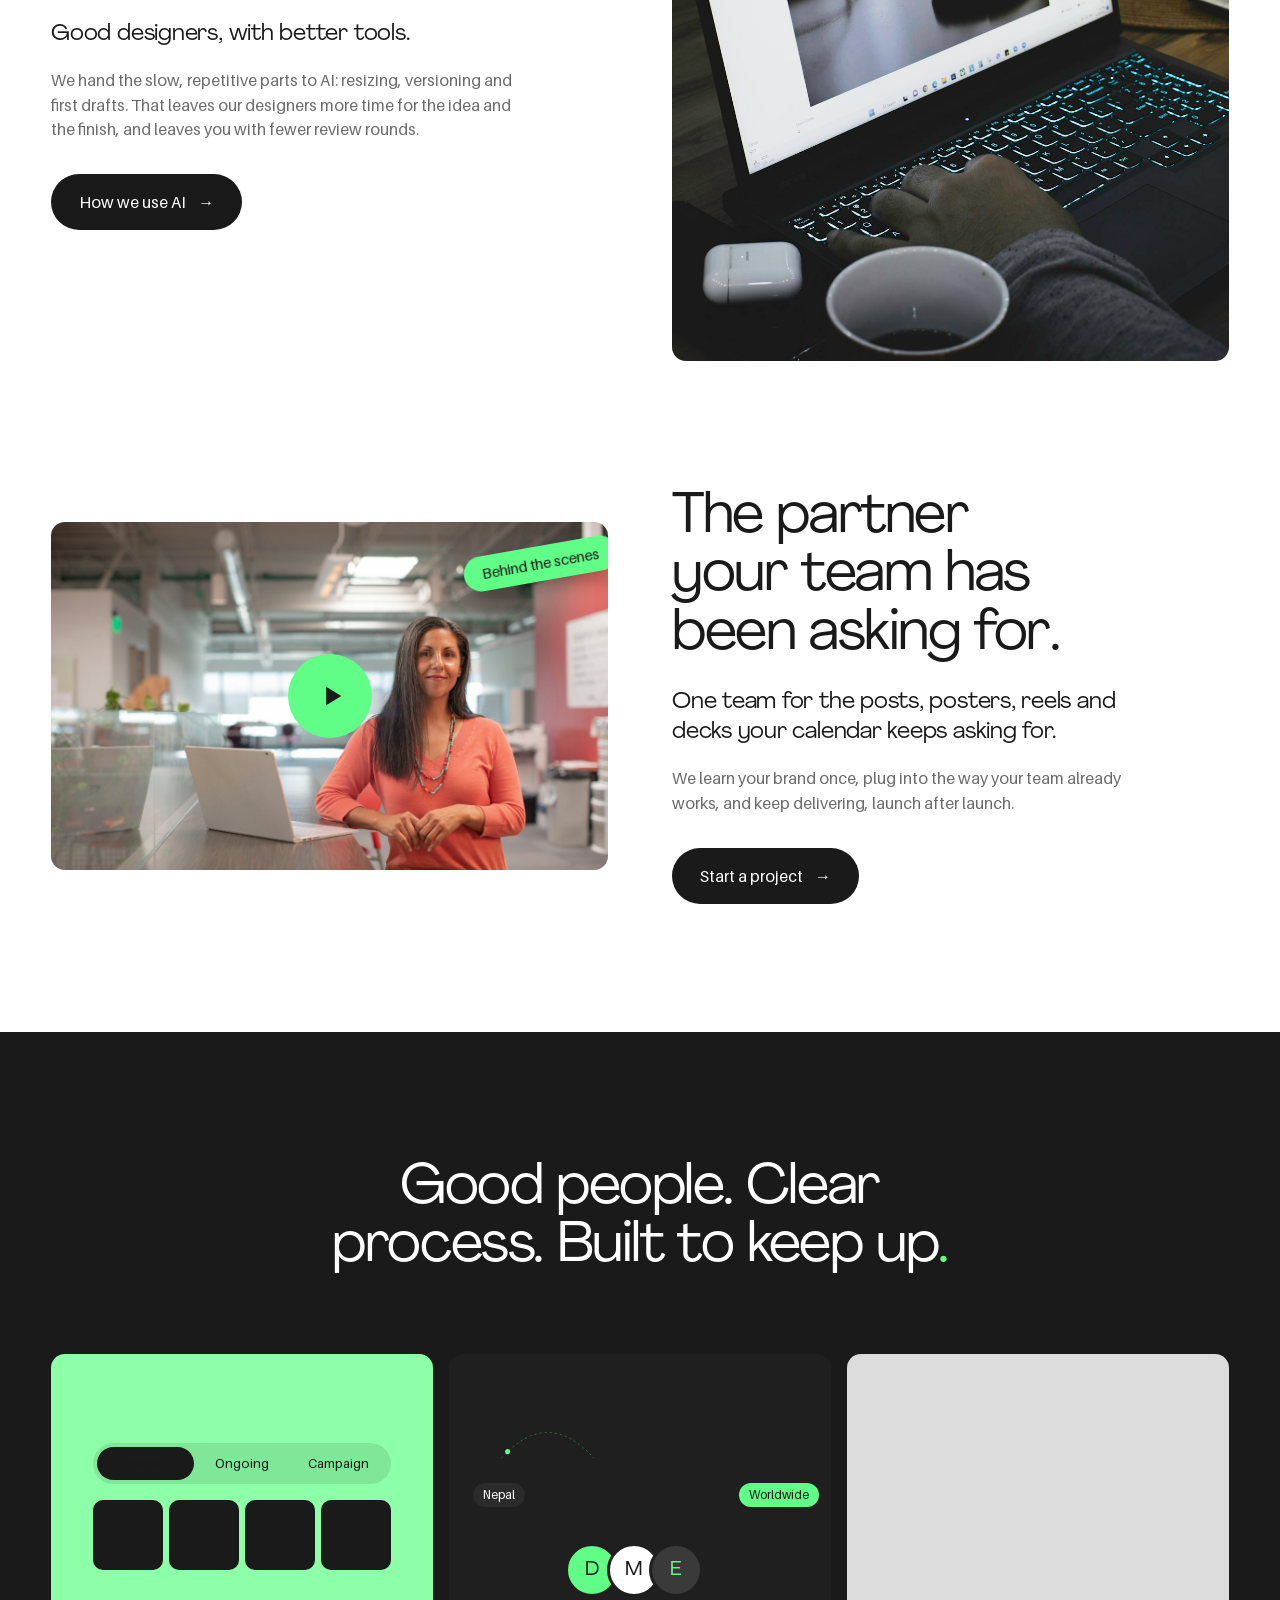
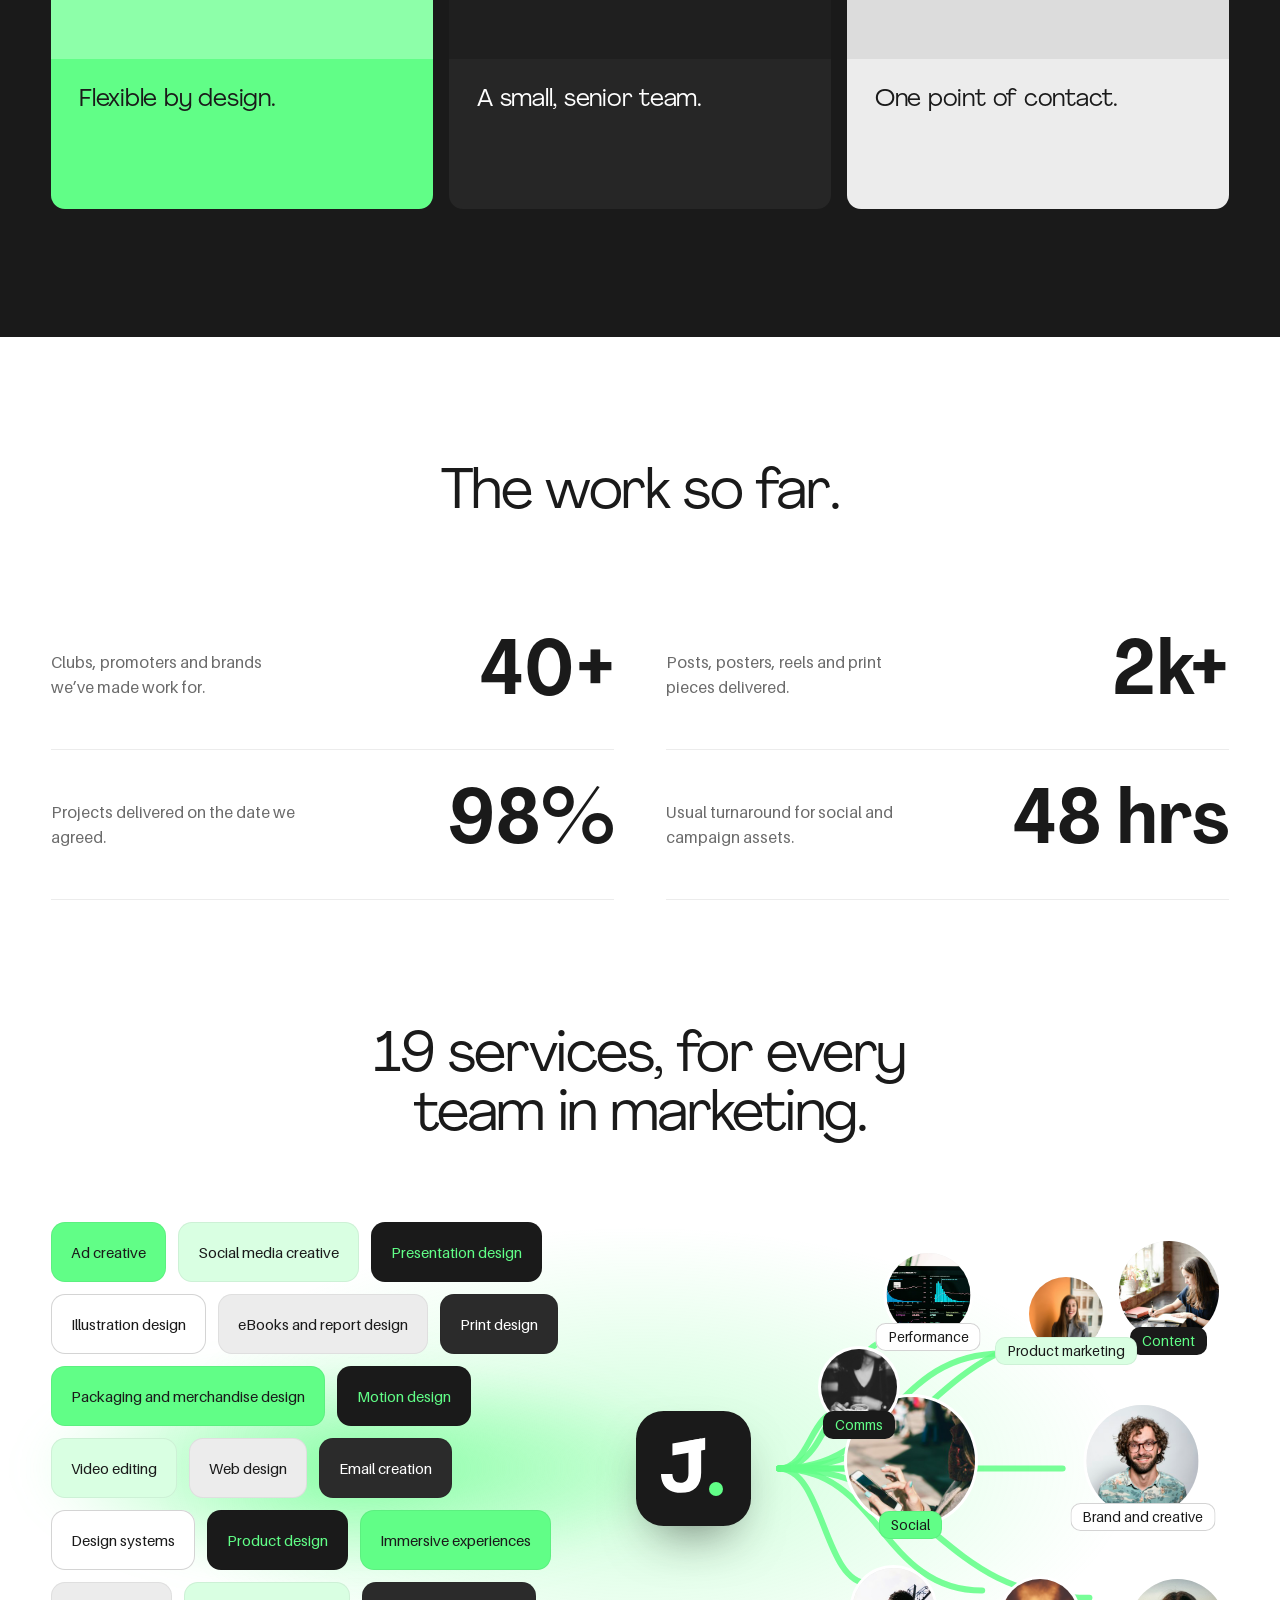
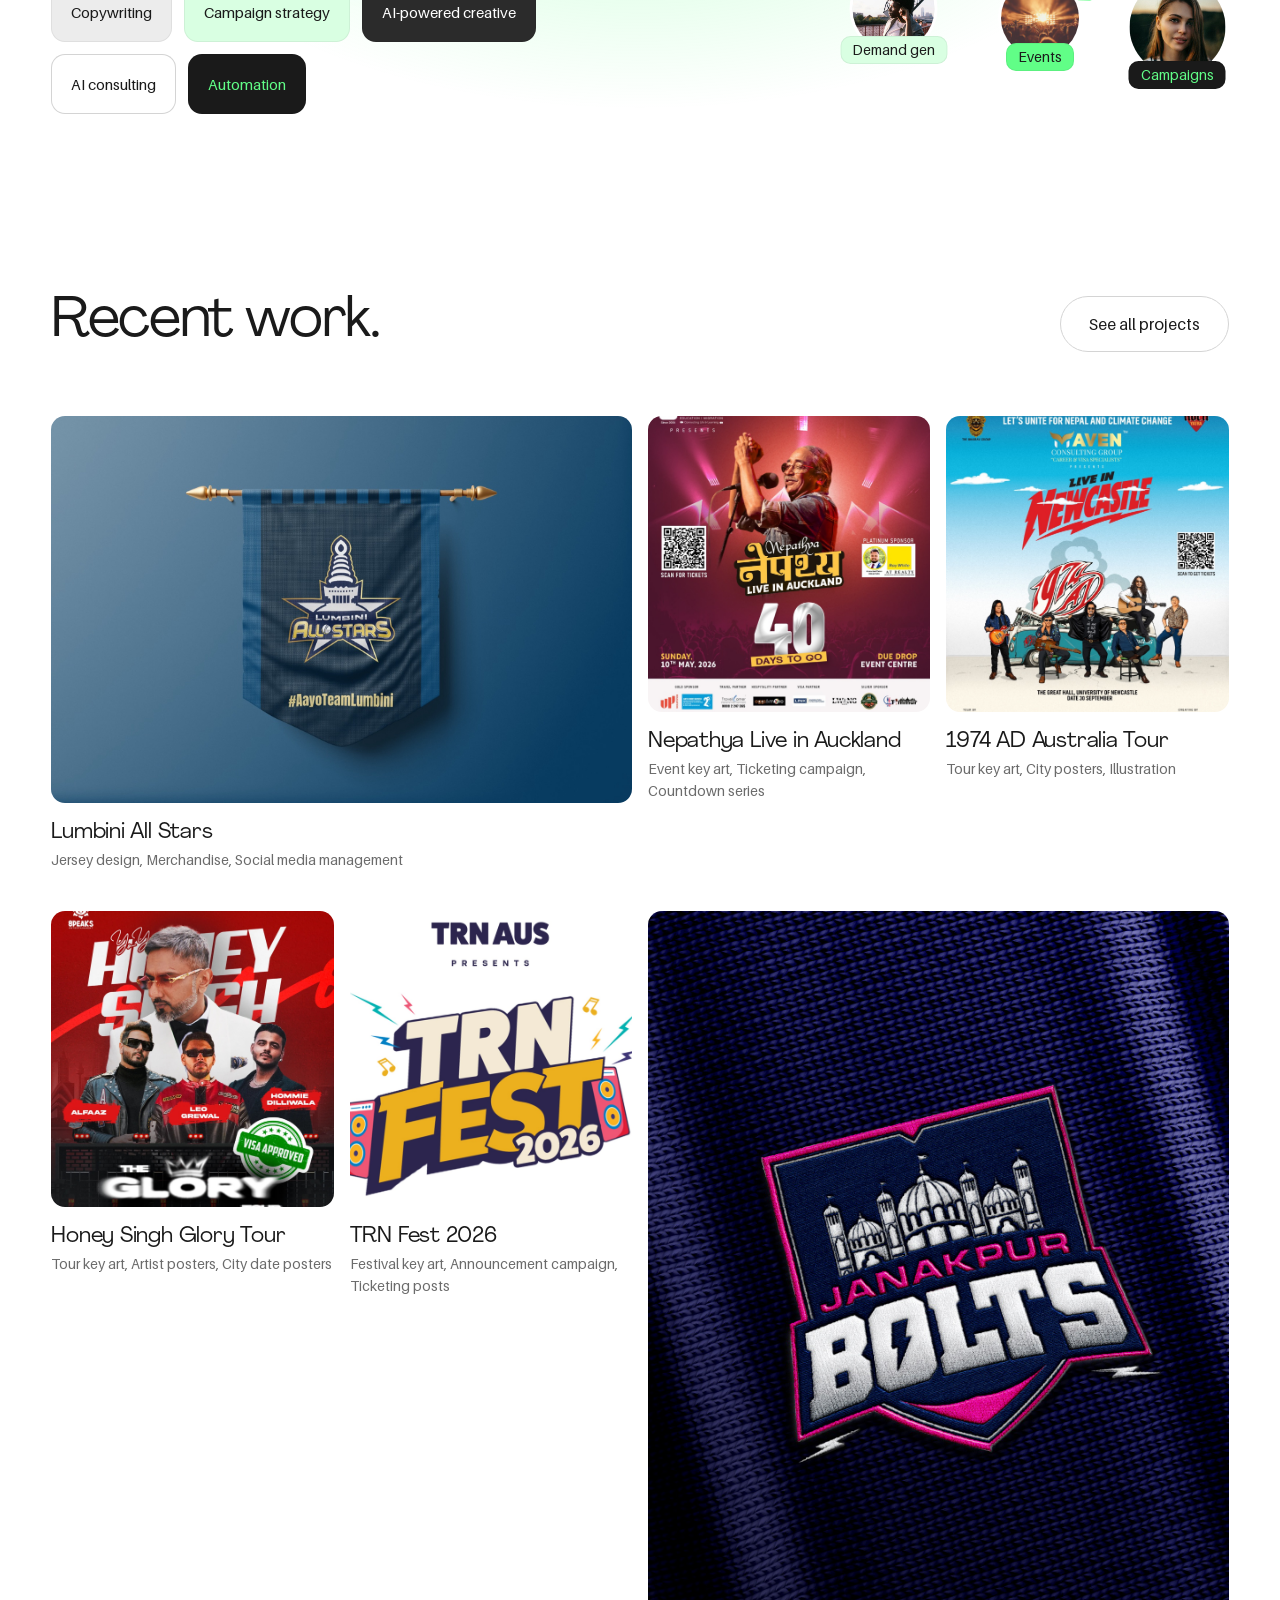
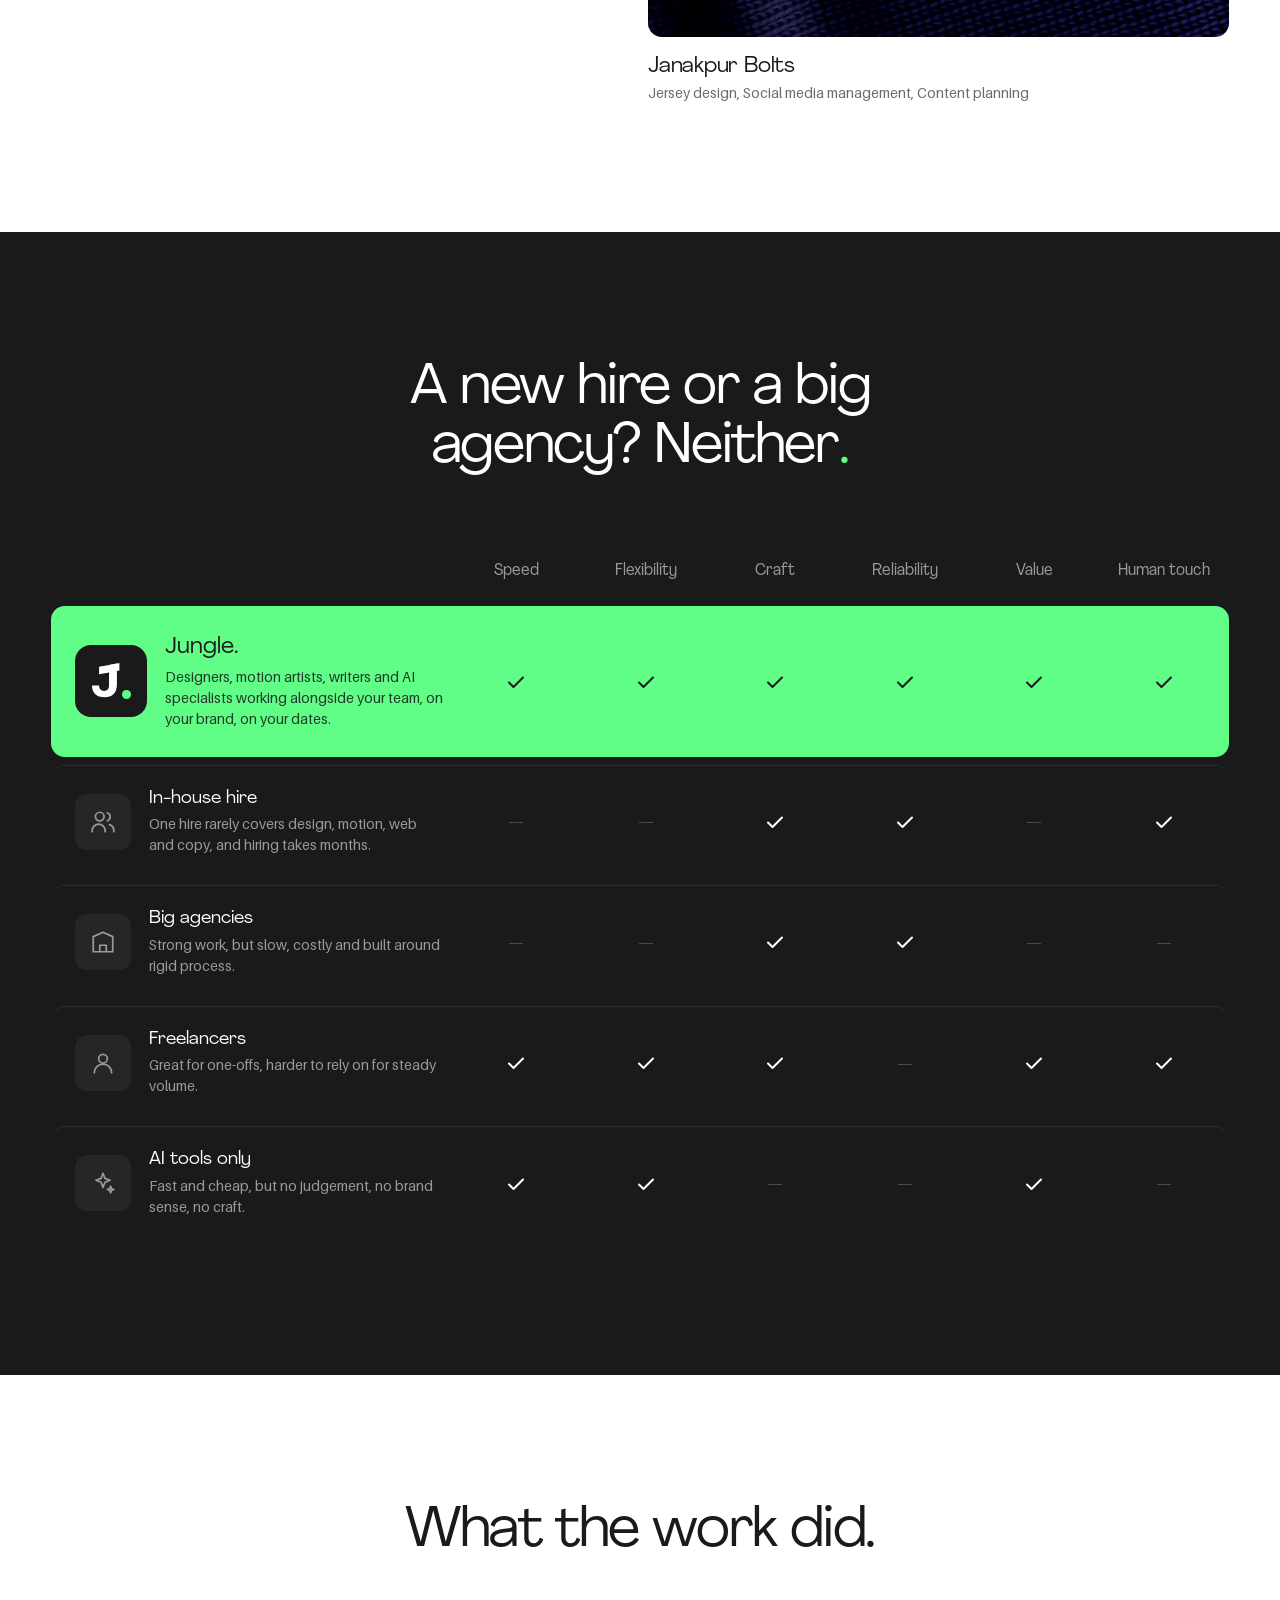
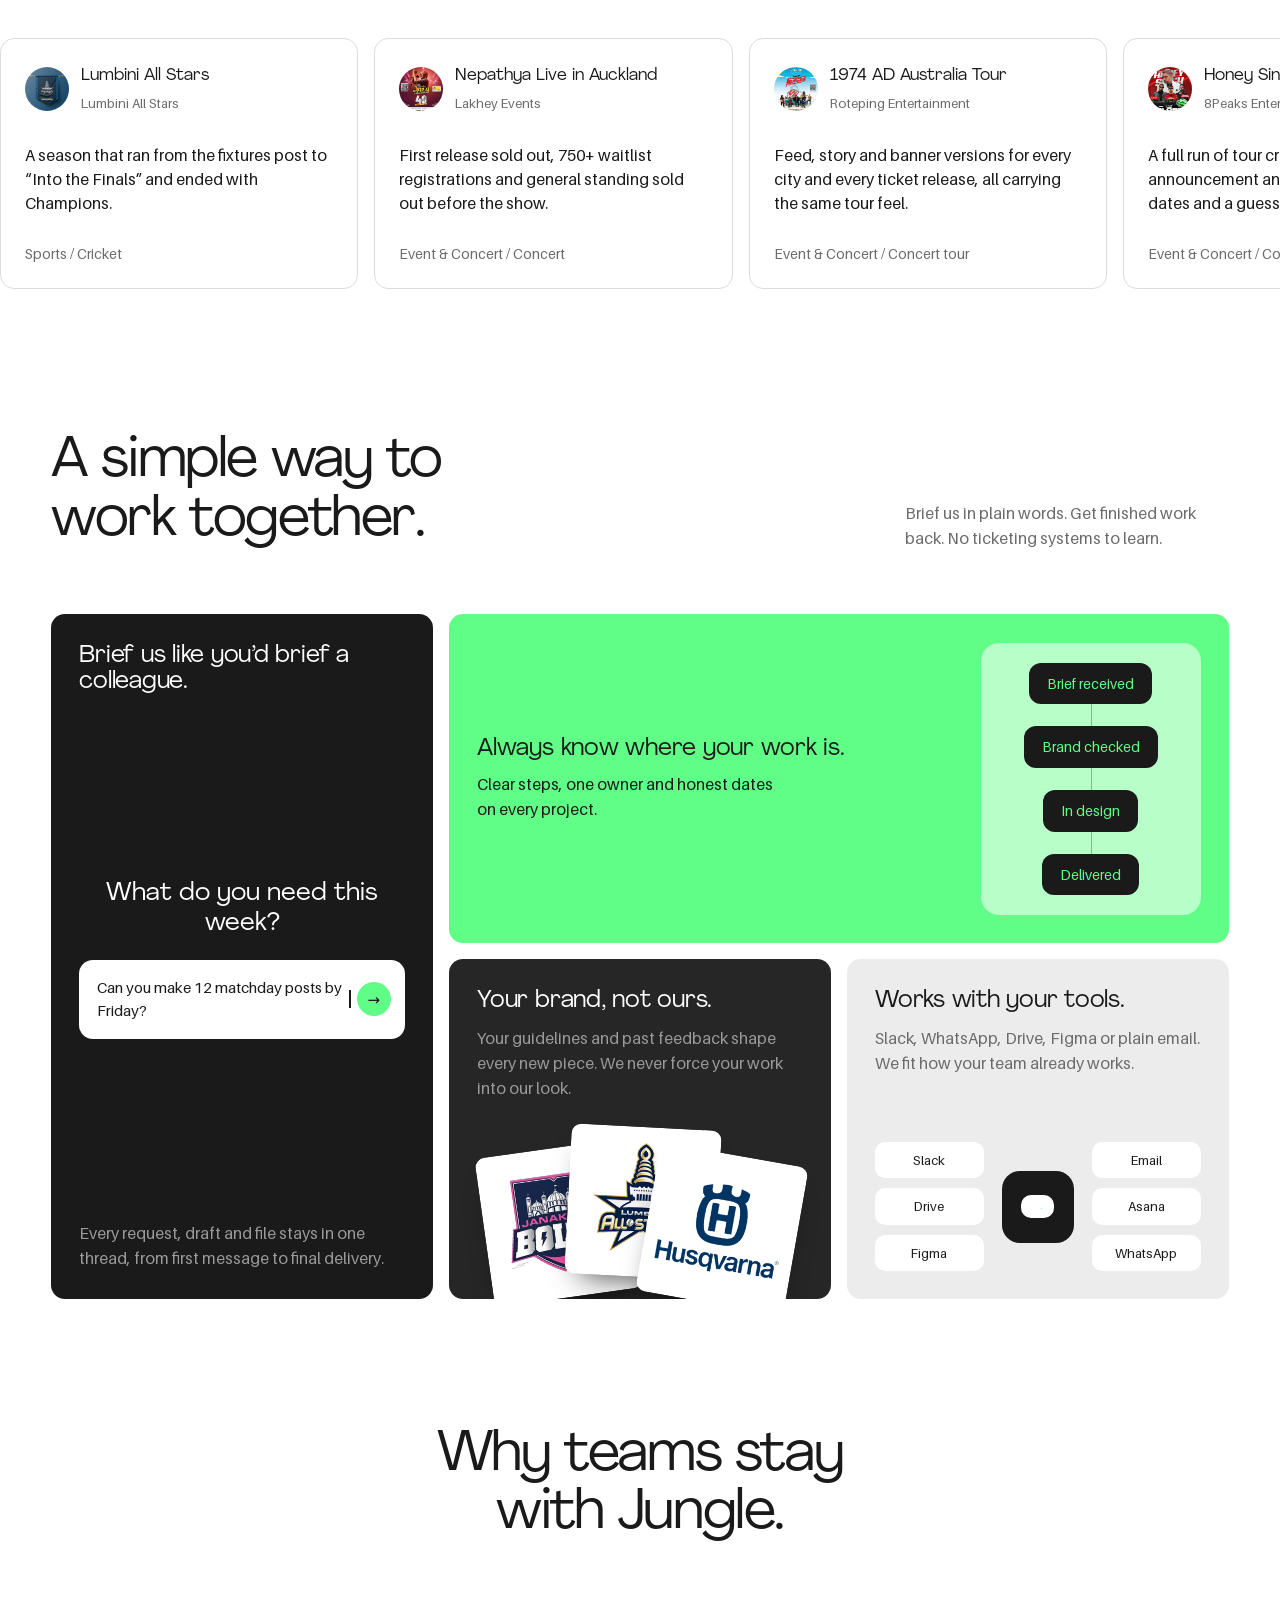
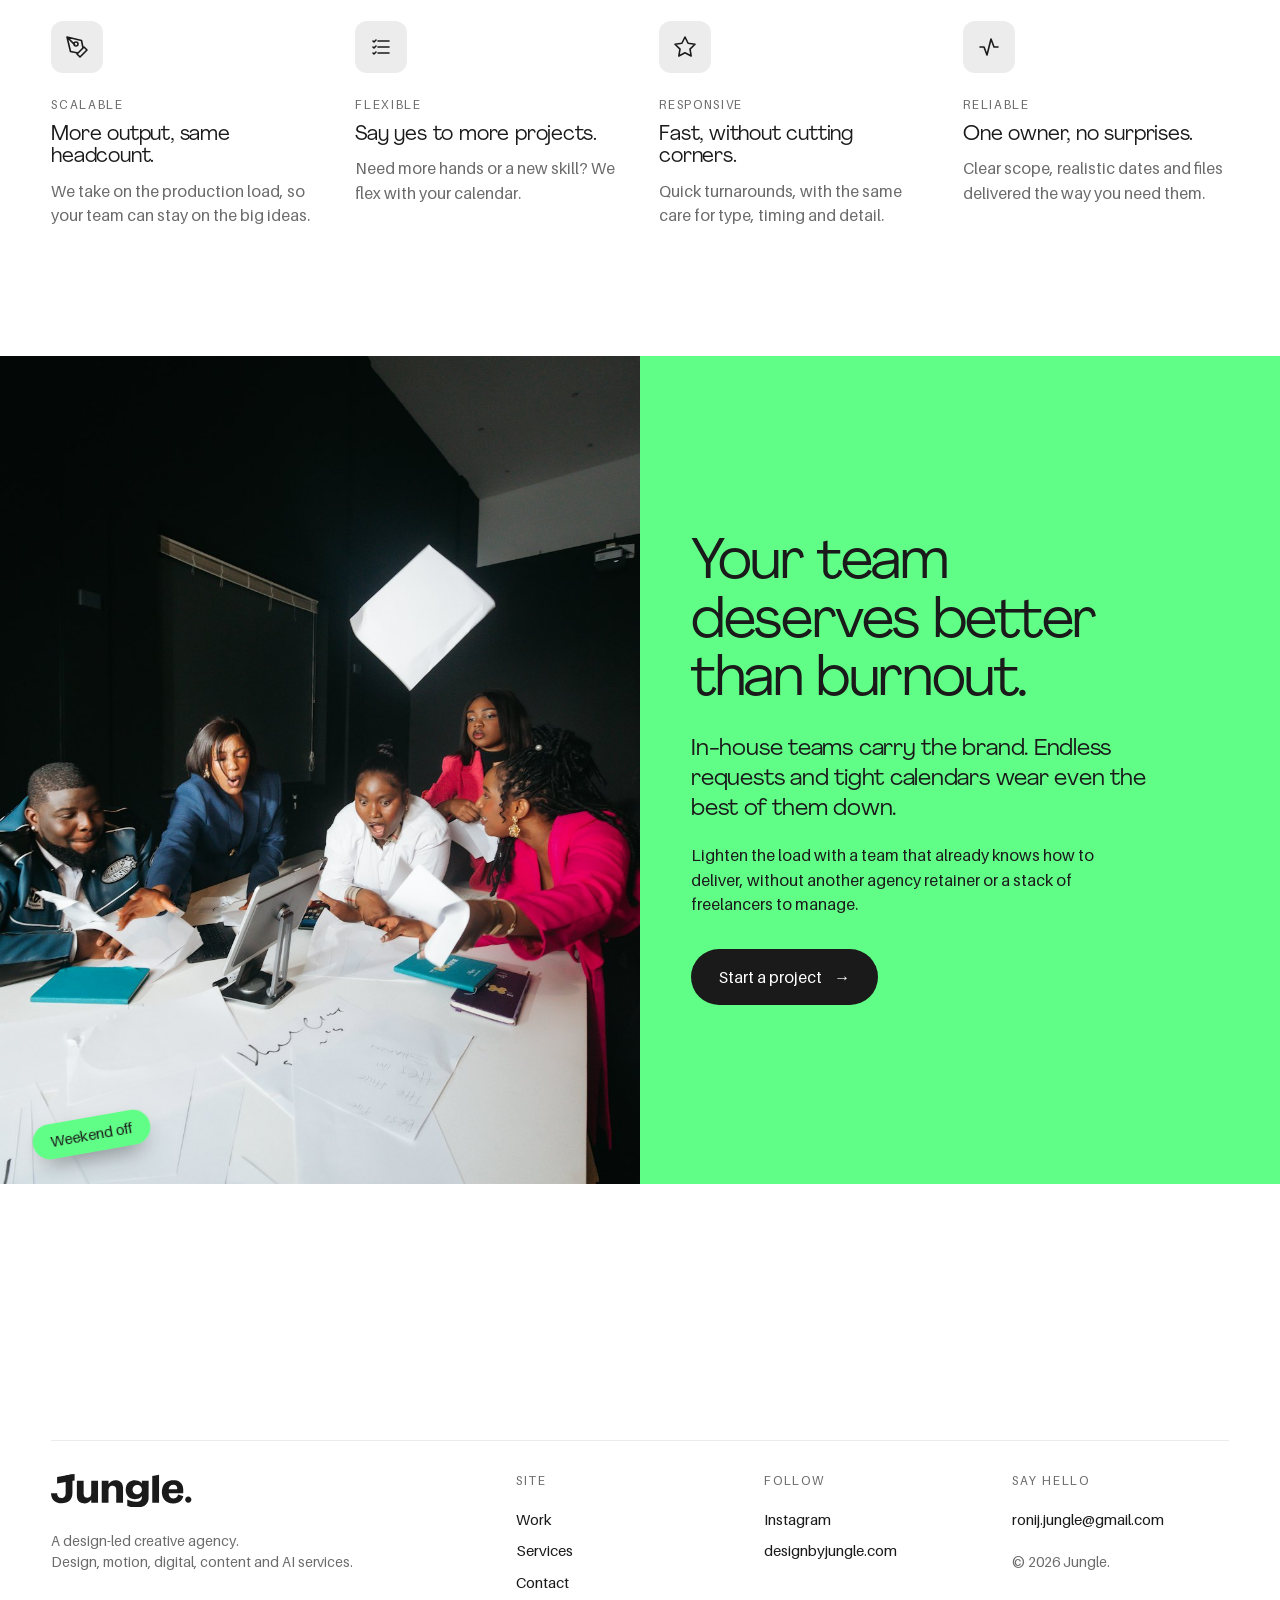
==== commit 7b841949: "Why us menu + pages; smaller sliding client logos Co-Authored-By: Claude Opus 5.5 <noreply@anthropic" ====
--- a/index.html
+++ b/index.html
@@ -4,10 +4,10 @@
 <link rel="icon" href="assets/j-mark.svg">
 <link rel="preload" href="assets/fonts/Agrandir-Regular.otf" as="font" type="font/otf" crossorigin>
 <link rel="preload" href="assets/fonts/Aileron-Regular.ttf" as="font" type="font/ttf" crossorigin>
-<link rel="stylesheet" href="assets/style.css?v=1791918223">
+<link rel="stylesheet" href="assets/style.css?v=1791918285">
 <title>Jungle. Your team’s creative team.</title>
 <meta name="description" content="Jungle is a design-led creative agency in Nepal. Design, motion, video and more for brands and marketing teams.">
-<link rel="stylesheet" href="assets/home.css?v=1791918223"></head>
+<link rel="stylesheet" href="assets/home.css?v=1791918285"></head>
 <body data-page="home">
 <main>
   <!-- HERO: the work, first -->
@@ -153,4 +153,4 @@
     </div>
   </section>
 </main>
-<script src="assets/data.js?v=1791918223"></script><script src="assets/work/manifest.js?v=1791388775"></script><script src="assets/site.js?v=1791918223"></script></body></html>
+<script src="assets/data.js?v=1791918285"></script><script src="assets/work/manifest.js?v=1791388775"></script><script src="assets/site.js?v=1791918285"></script></body></html>
--- a/assets/style.css
+++ b/assets/style.css
@@ -424,3 +424,21 @@
 .showreel video{width:100%;height:100%;object-fit:cover;display:block}
 .sr-btn{position:absolute;right:20px;bottom:20px;width:52px;height:52px;border-radius:50%;border:0;background:var(--green);color:var(--ink);display:grid;place-items:center;cursor:pointer;transition:transform .3s var(--bounce)}
 .sr-btn:hover{transform:scale(1.08)} .sr-btn svg{width:20px;height:20px}
+/* Why us */
+.has-mega+.has-mega{margin-left:0}
+.mega-sm .mega-in{max-width:520px;margin:0 0 0 auto;margin-right:calc(var(--gut) + 160px)}
+.why-tabs{margin-top:12px}
+.why-split{display:grid;grid-template-columns:1fr 1fr;gap:clamp(24px,4vw,64px)}
+.why-split h3{font-size:clamp(22px,2vw,32px);margin-bottom:12px}
+.why-list{list-style:none;margin-top:8px}
+.why-list li{padding:14px 0;border-bottom:1px solid var(--mist);font-size:17px}
+.why-list li::before{content:"";display:inline-block;width:8px;height:8px;border-radius:50%;background:var(--ink);margin-right:12px;vertical-align:2px}
+#why .vs-t td{border-top-color:var(--mist)} #why .vs-t .who b{color:var(--ink)} #why .vs-t tr:not(.us):hover td{background:var(--mist)}
+@media(max-width:800px){.why-split{grid-template-columns:1fr}.mega-sm .mega-in{margin:0}}
+/* client logos: smaller, always sliding */
+.logos{overflow:hidden}
+.logos .logo-track{display:flex!important;align-items:center;gap:48px!important;width:max-content;animation:slide 30s linear infinite!important}
+.logos:hover .logo-track{animation-play-state:paused!important}
+.clogo{width:auto!important;height:56px!important;flex:none}
+.clogo img{max-width:72px!important;max-height:48px!important}
+@media(prefers-reduced-motion:reduce){.logos .logo-track{animation-duration:90s!important}}
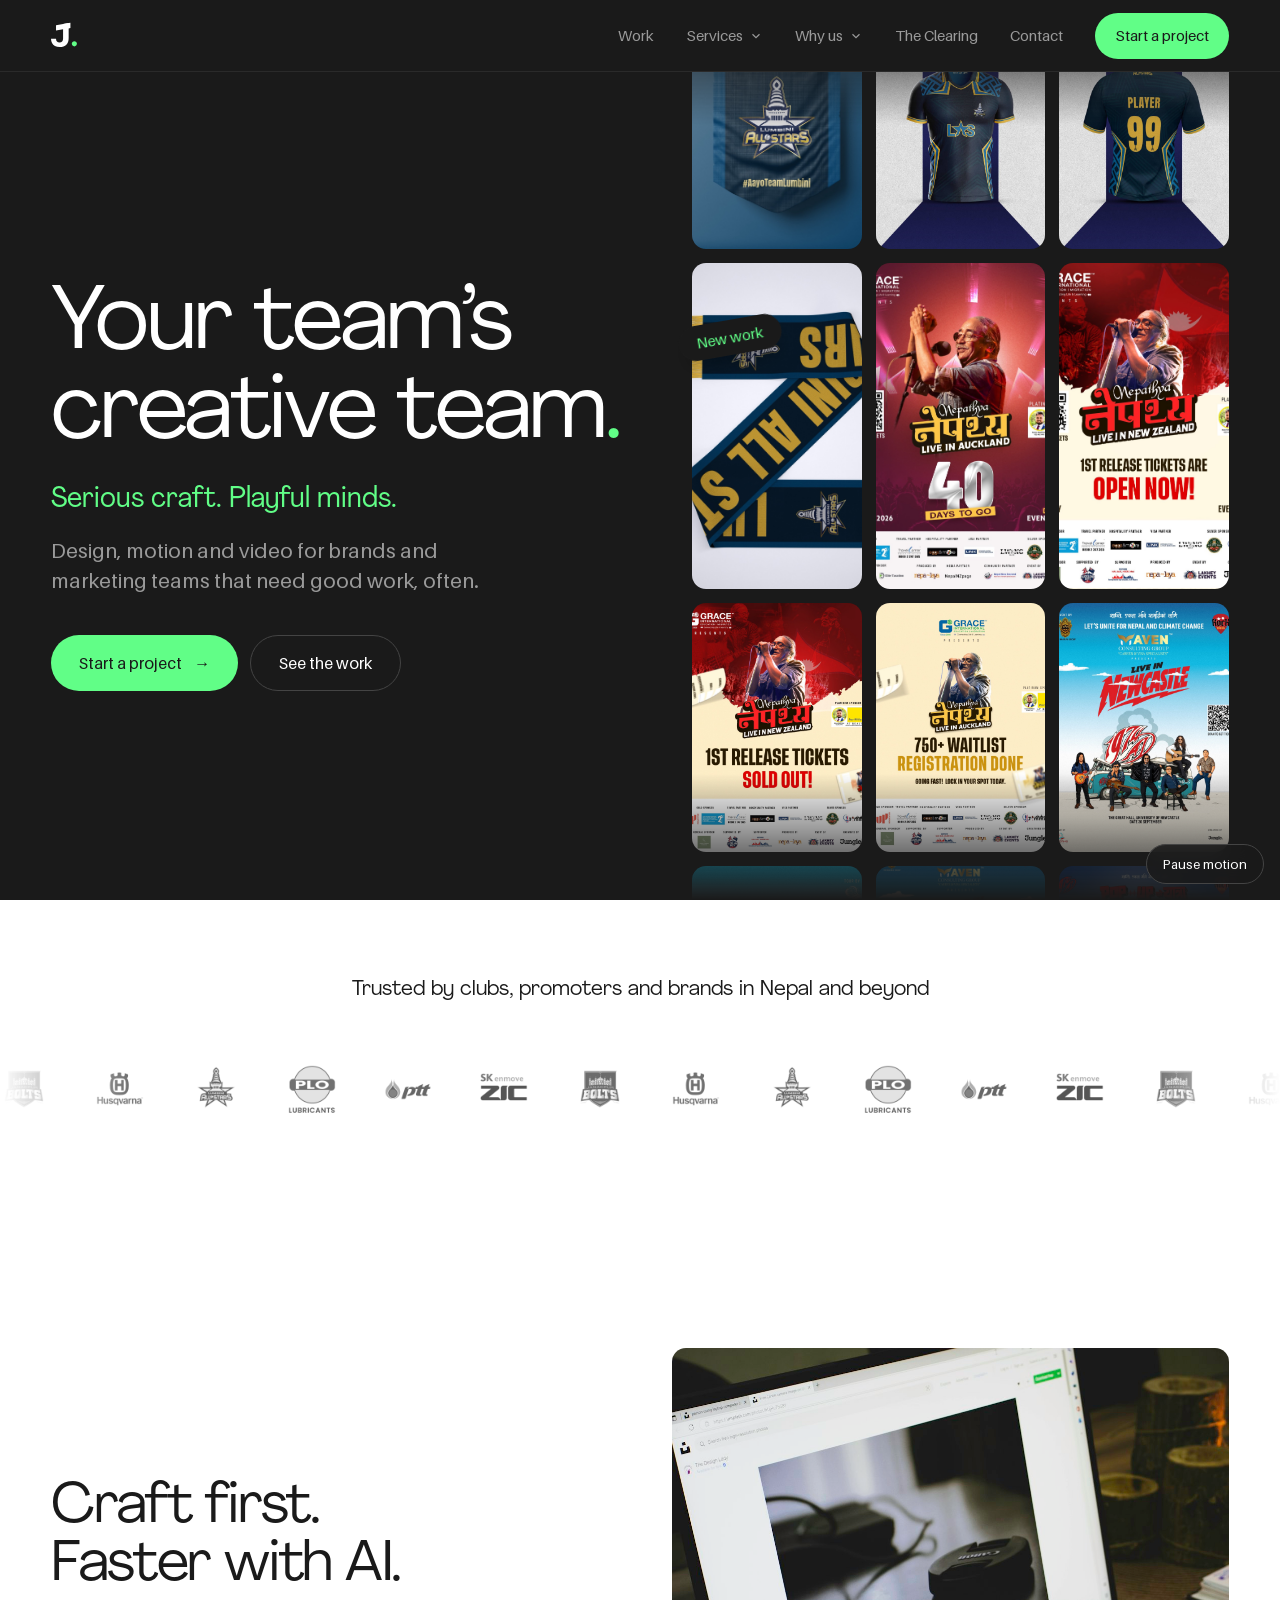
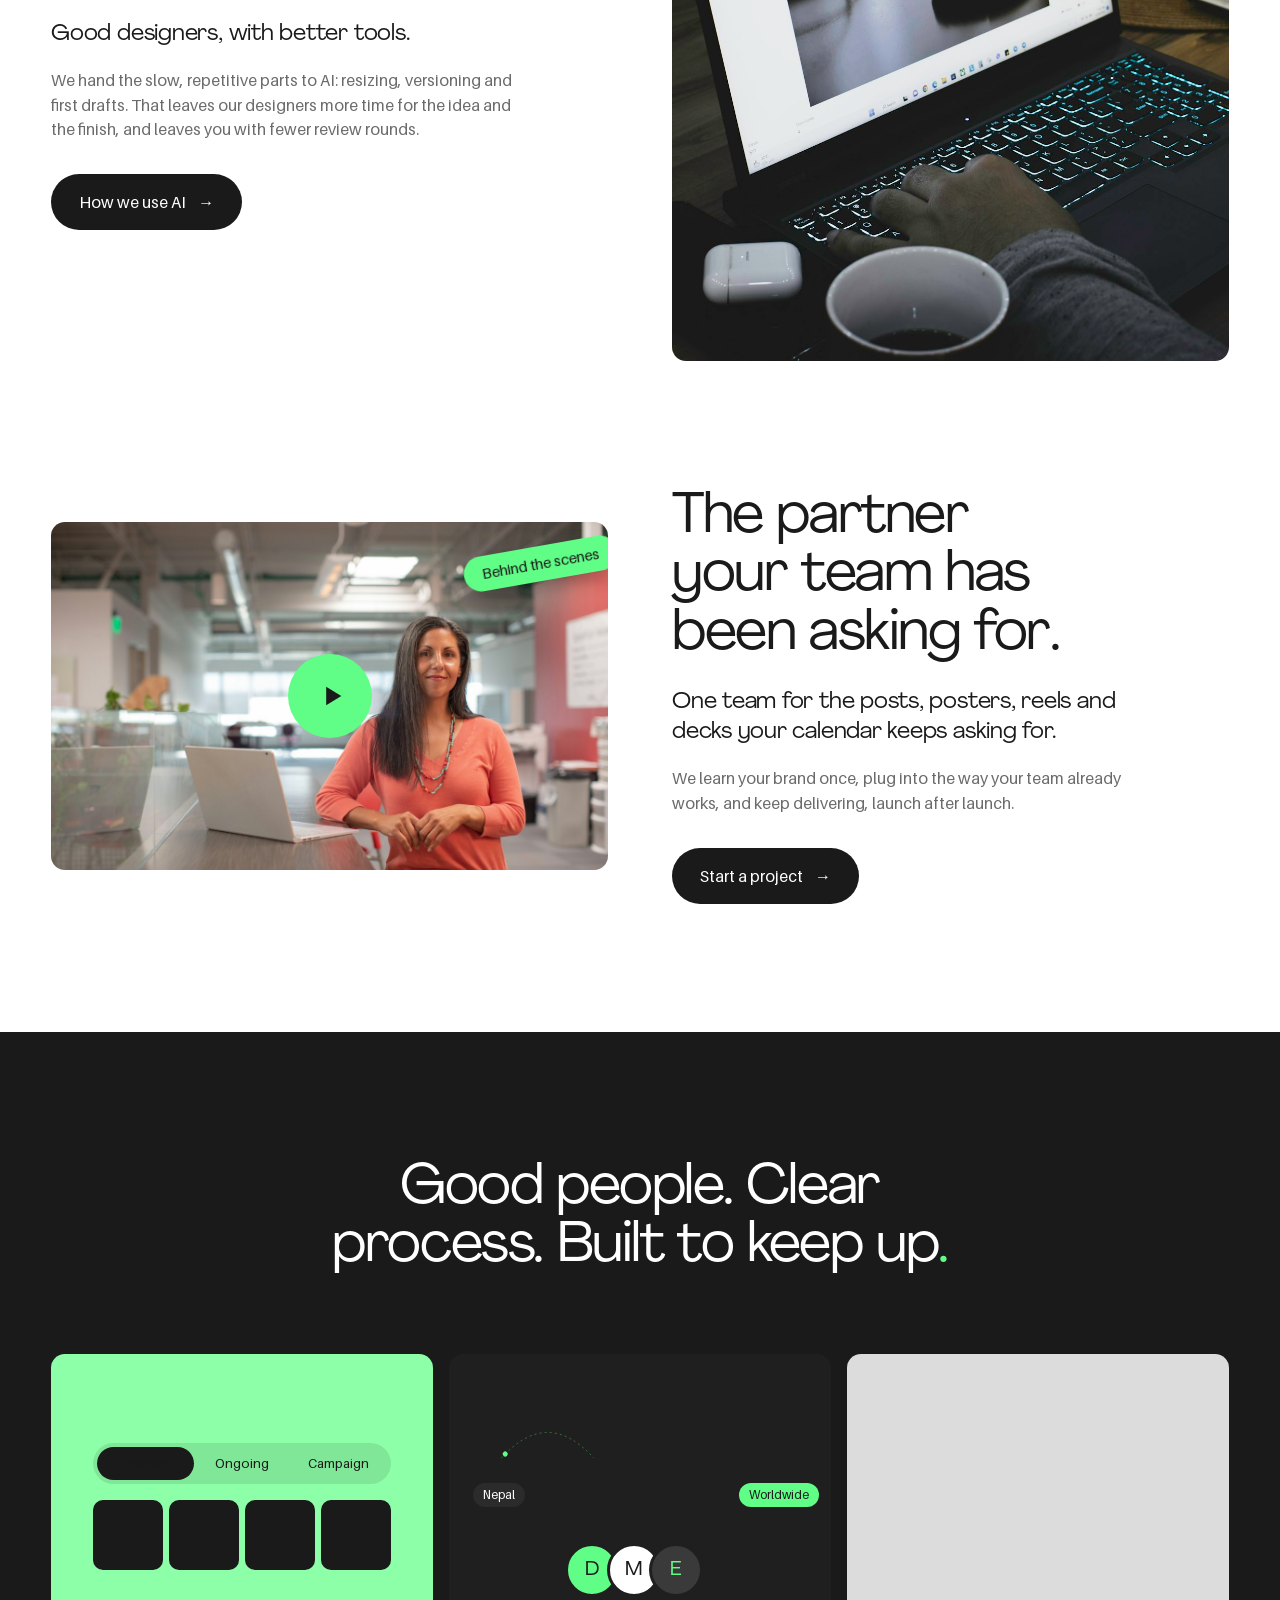
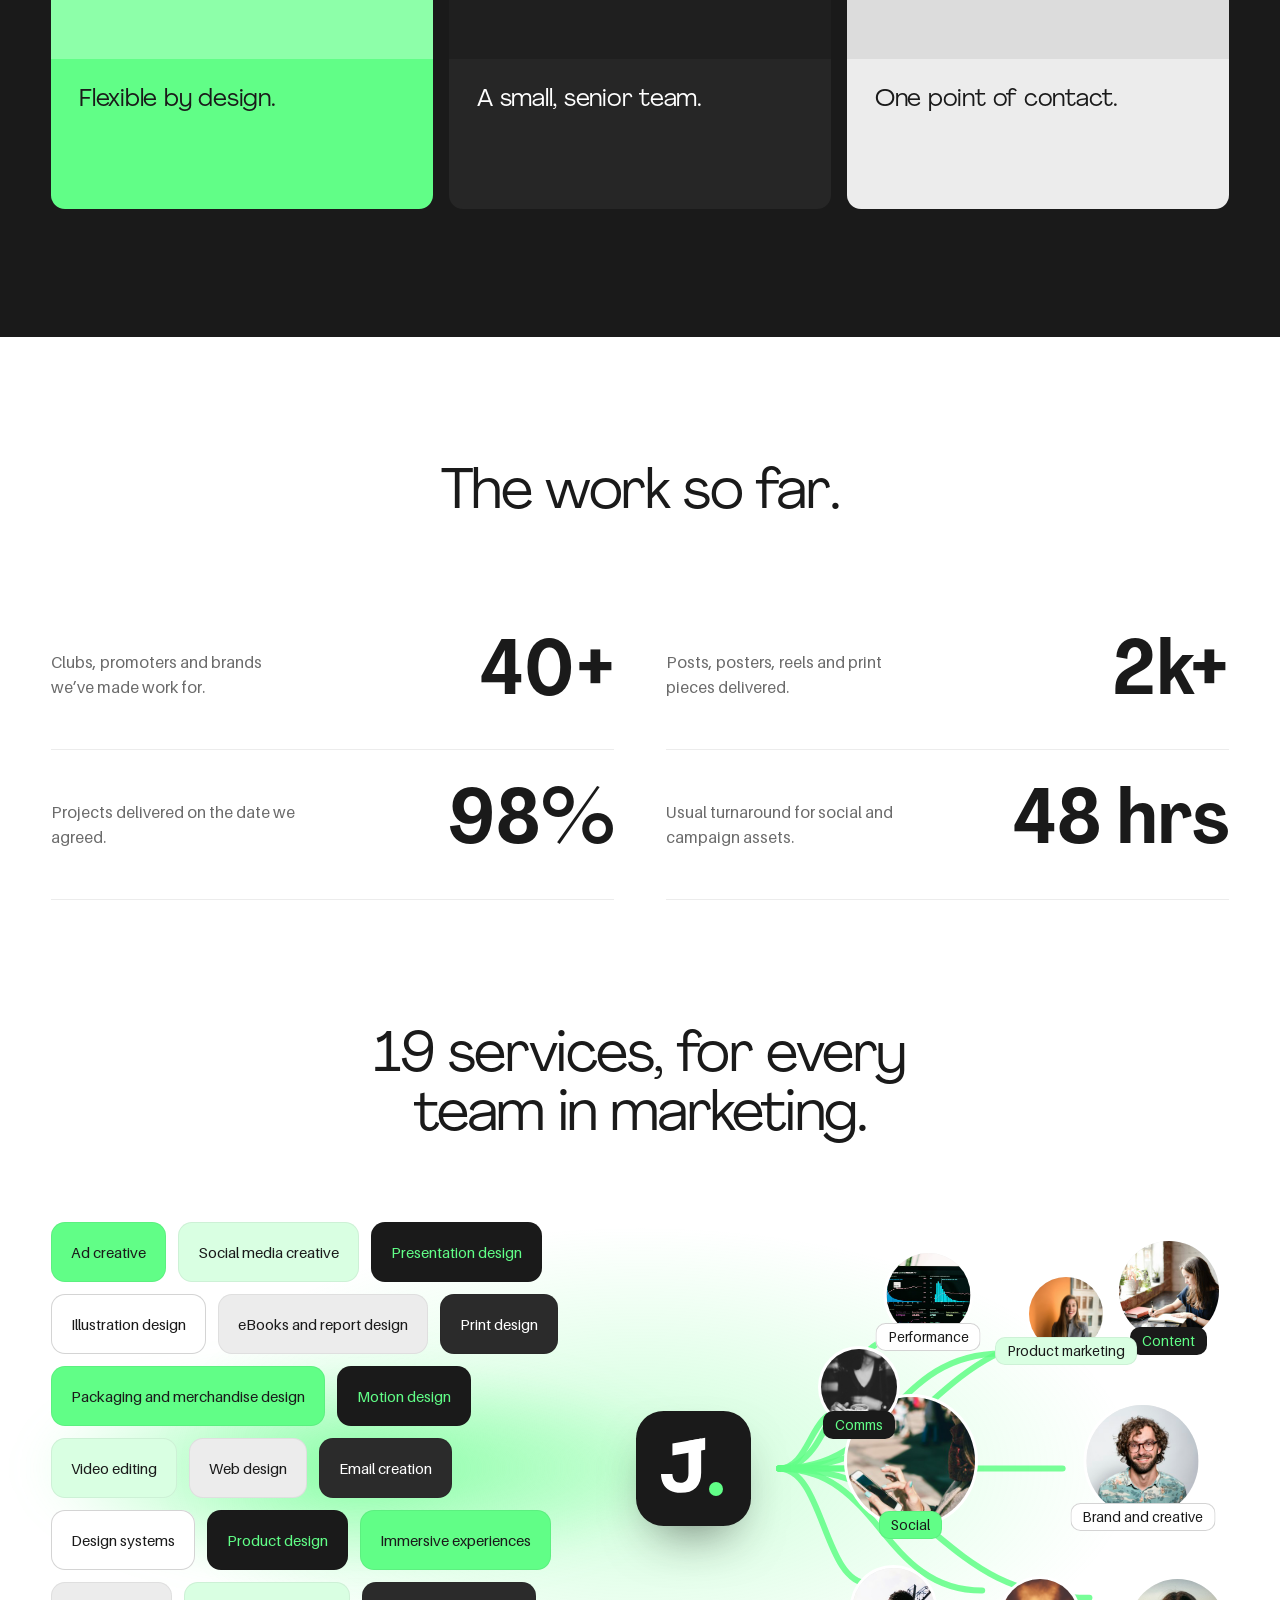
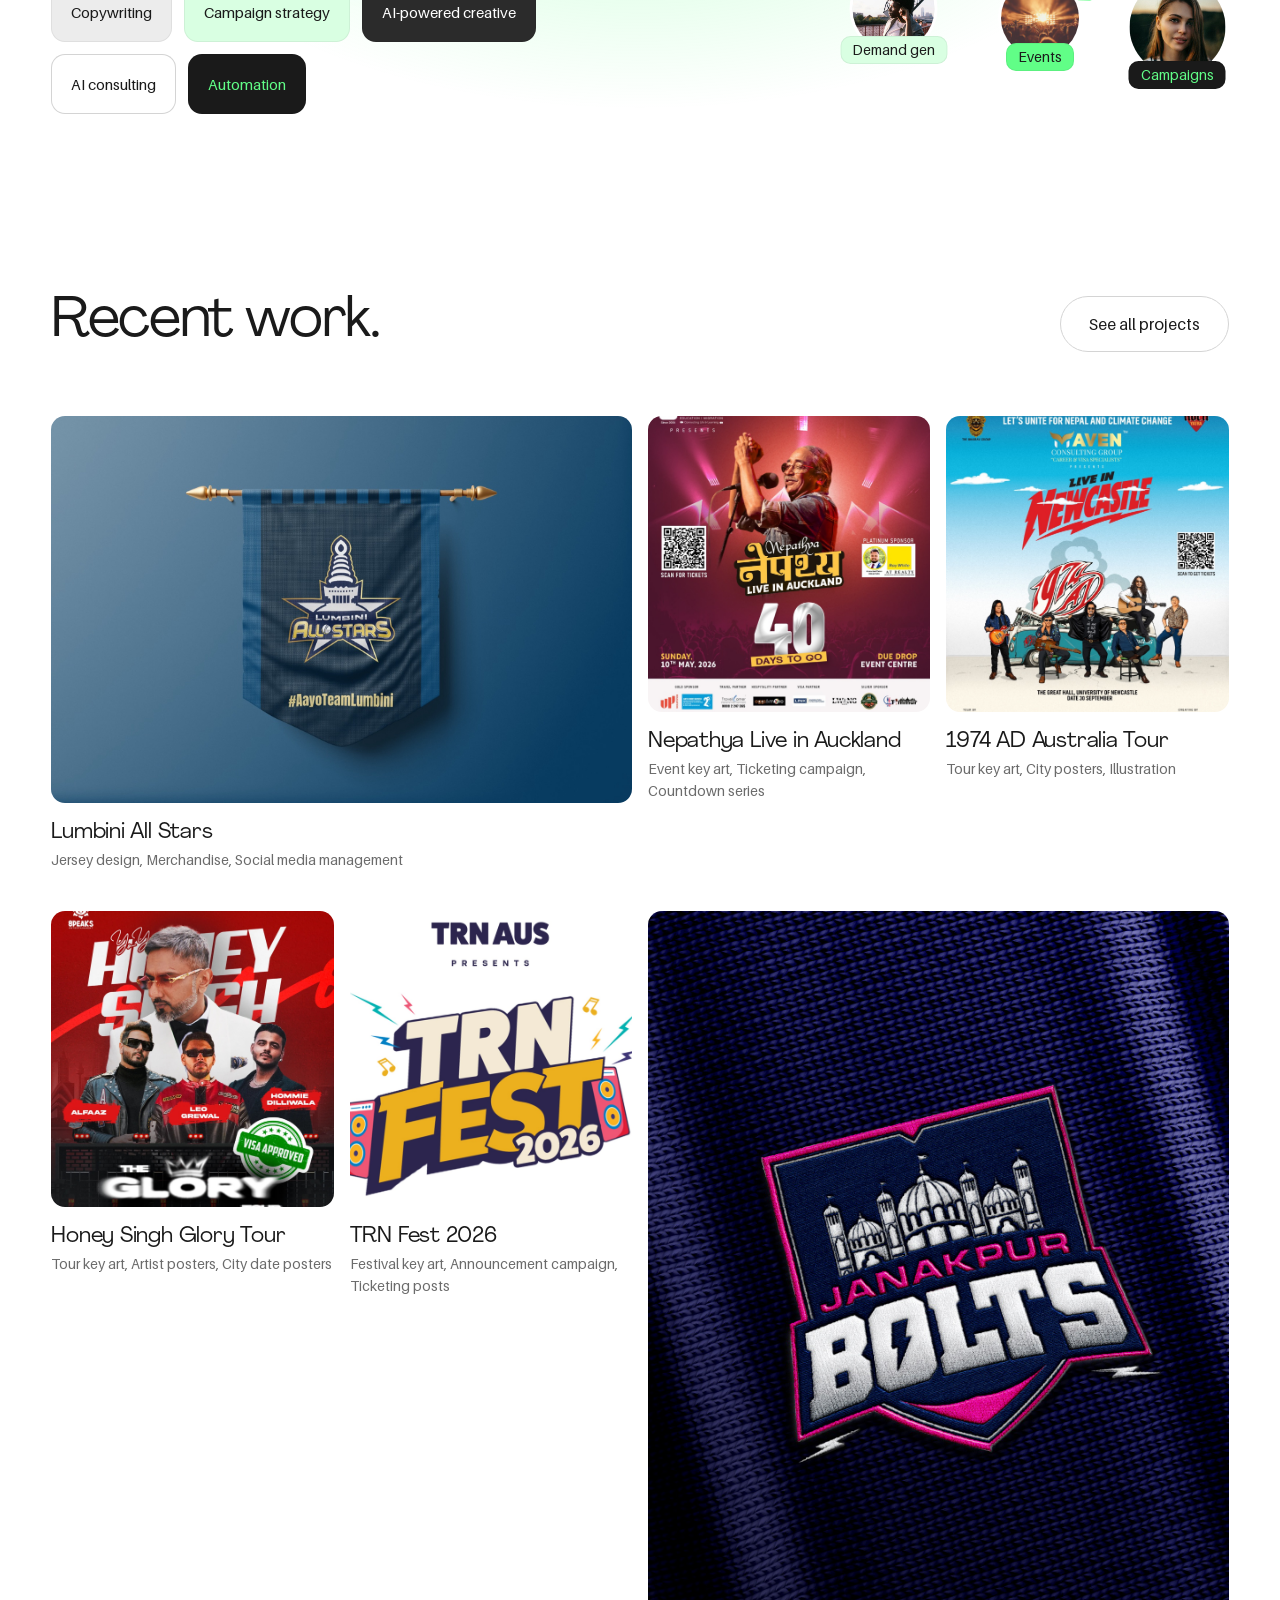
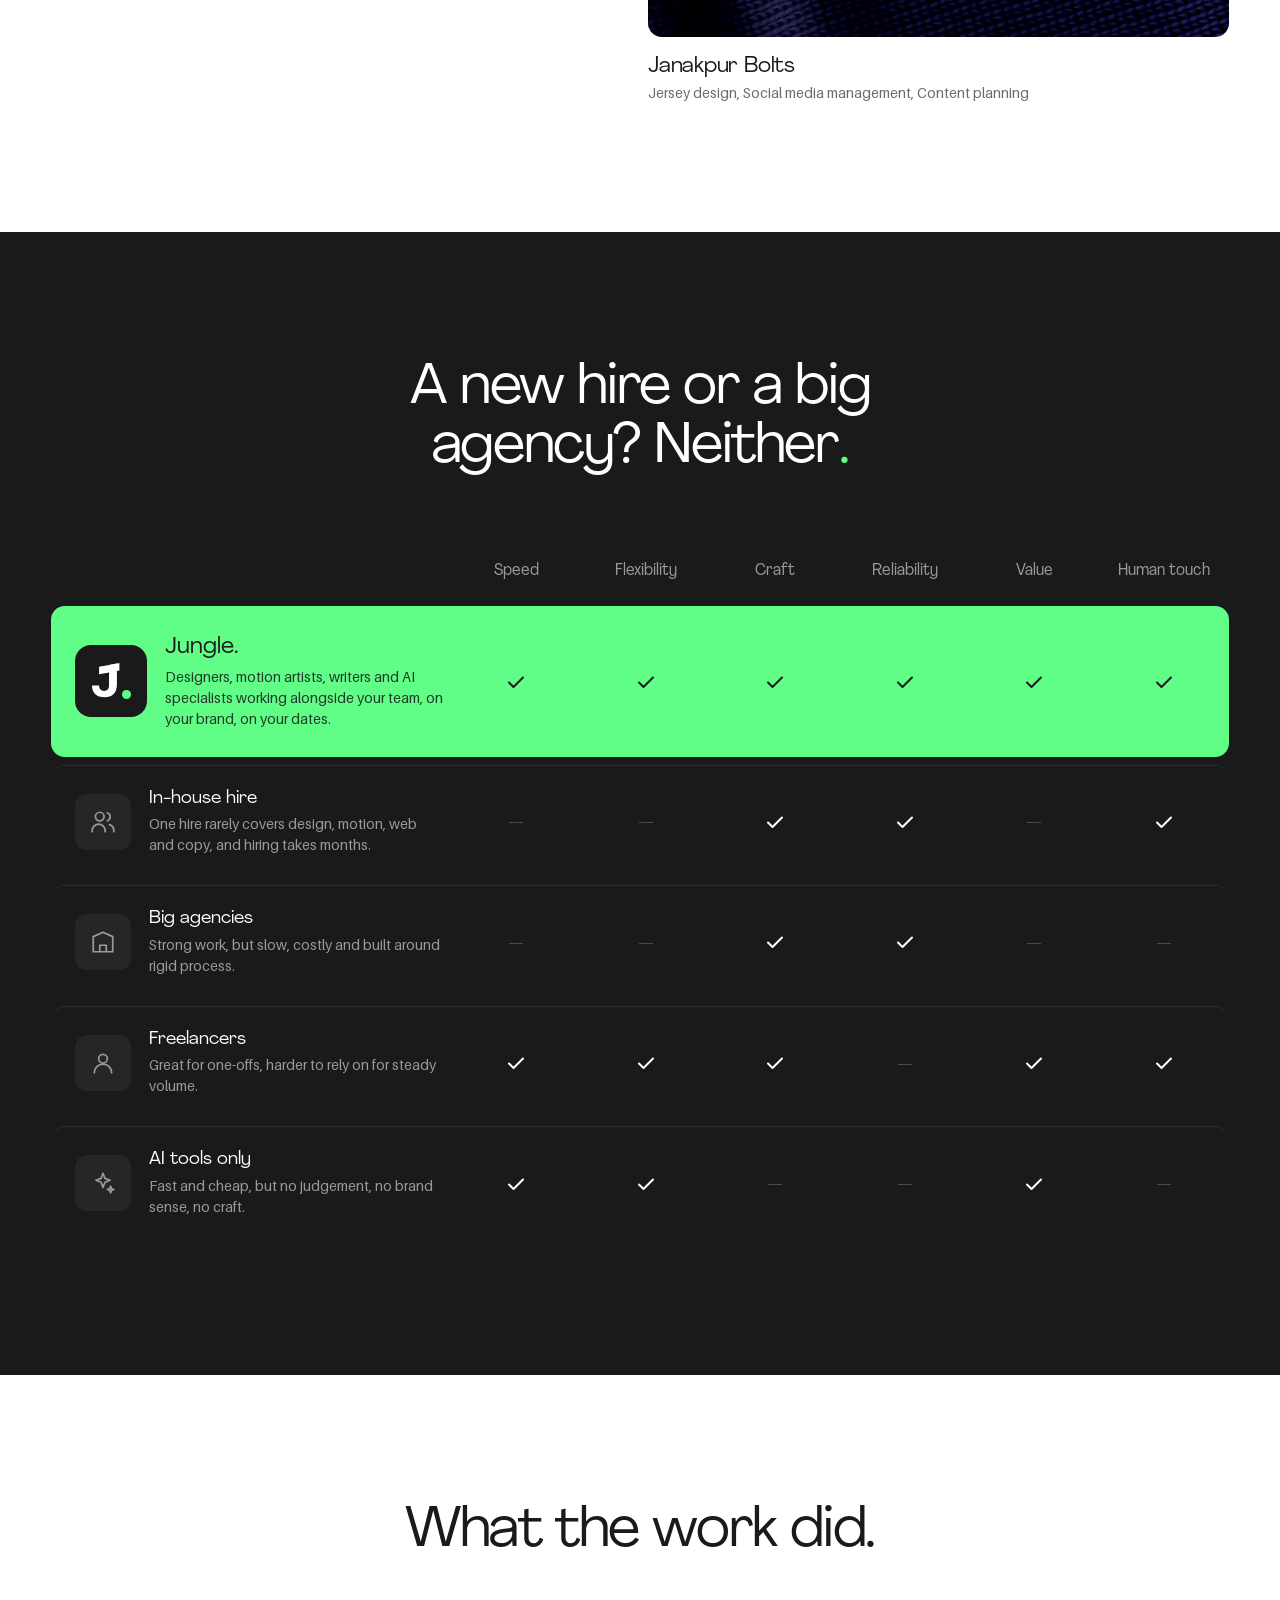
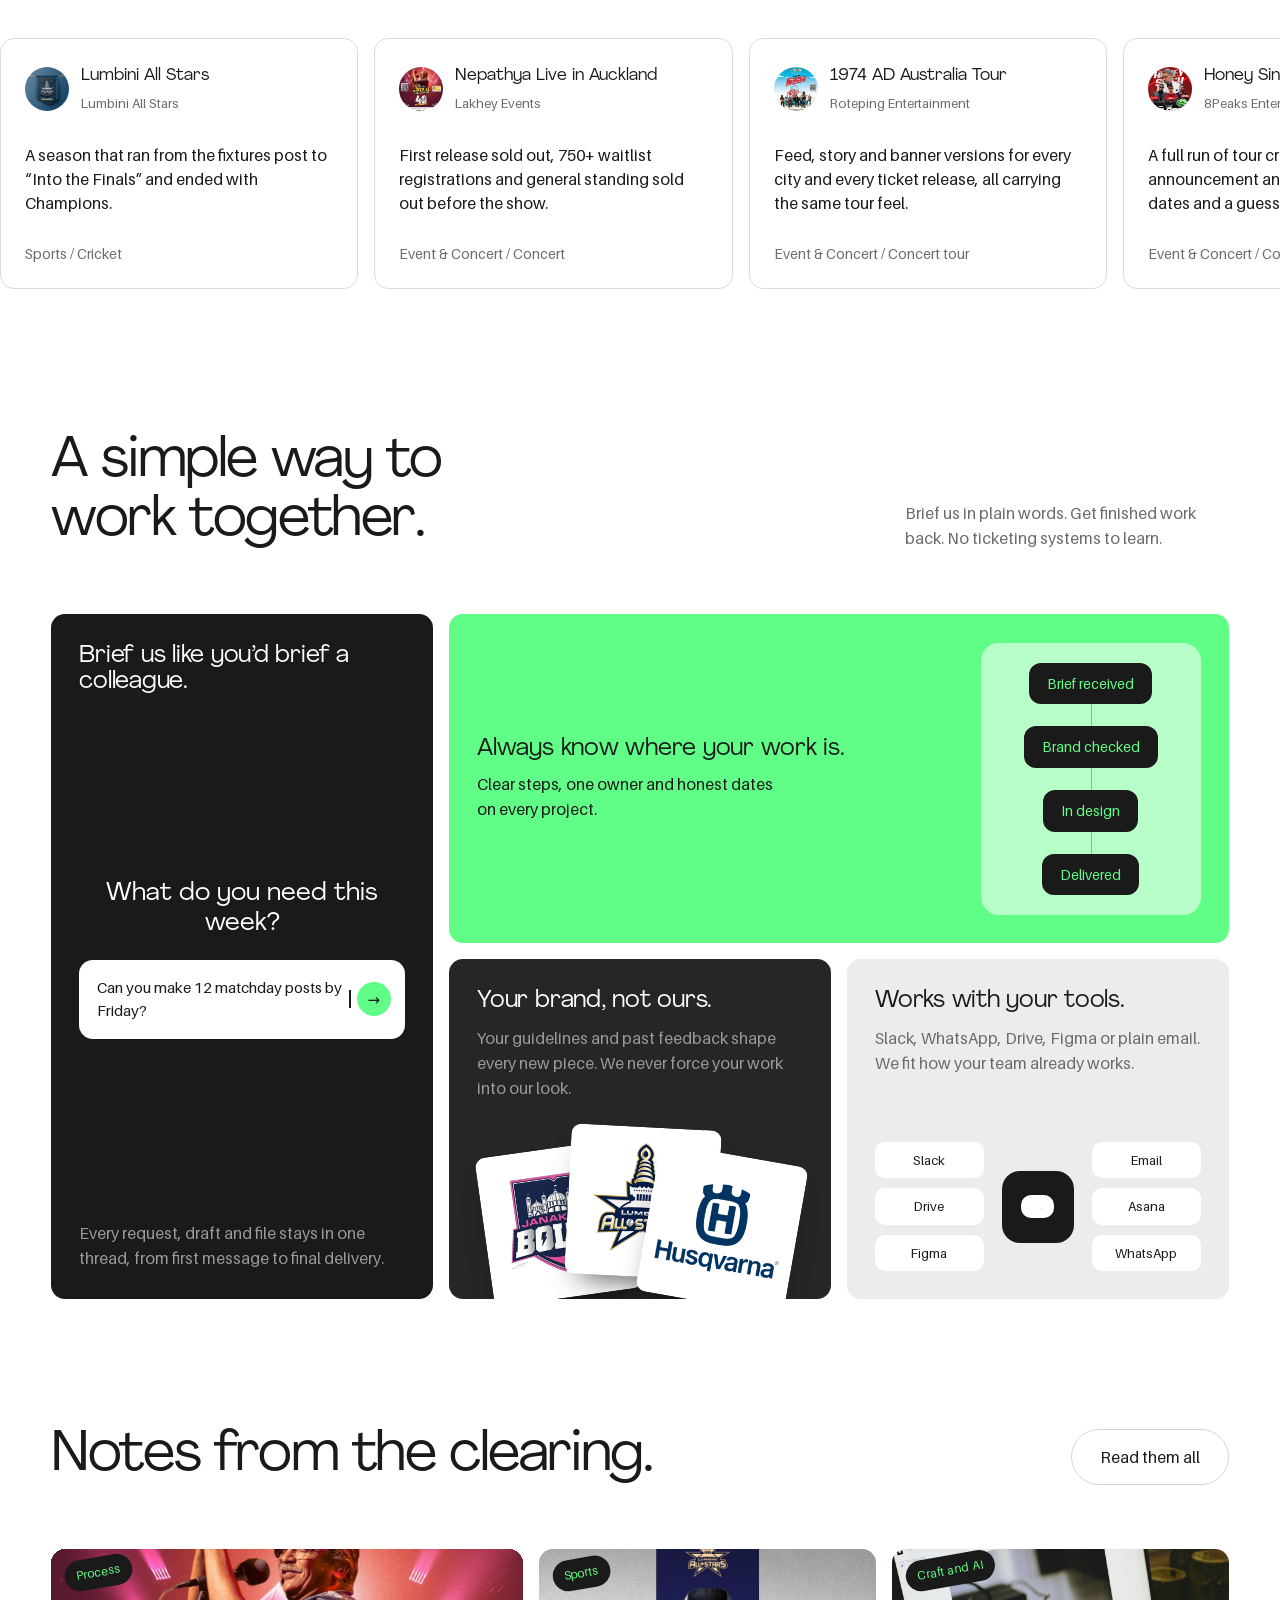
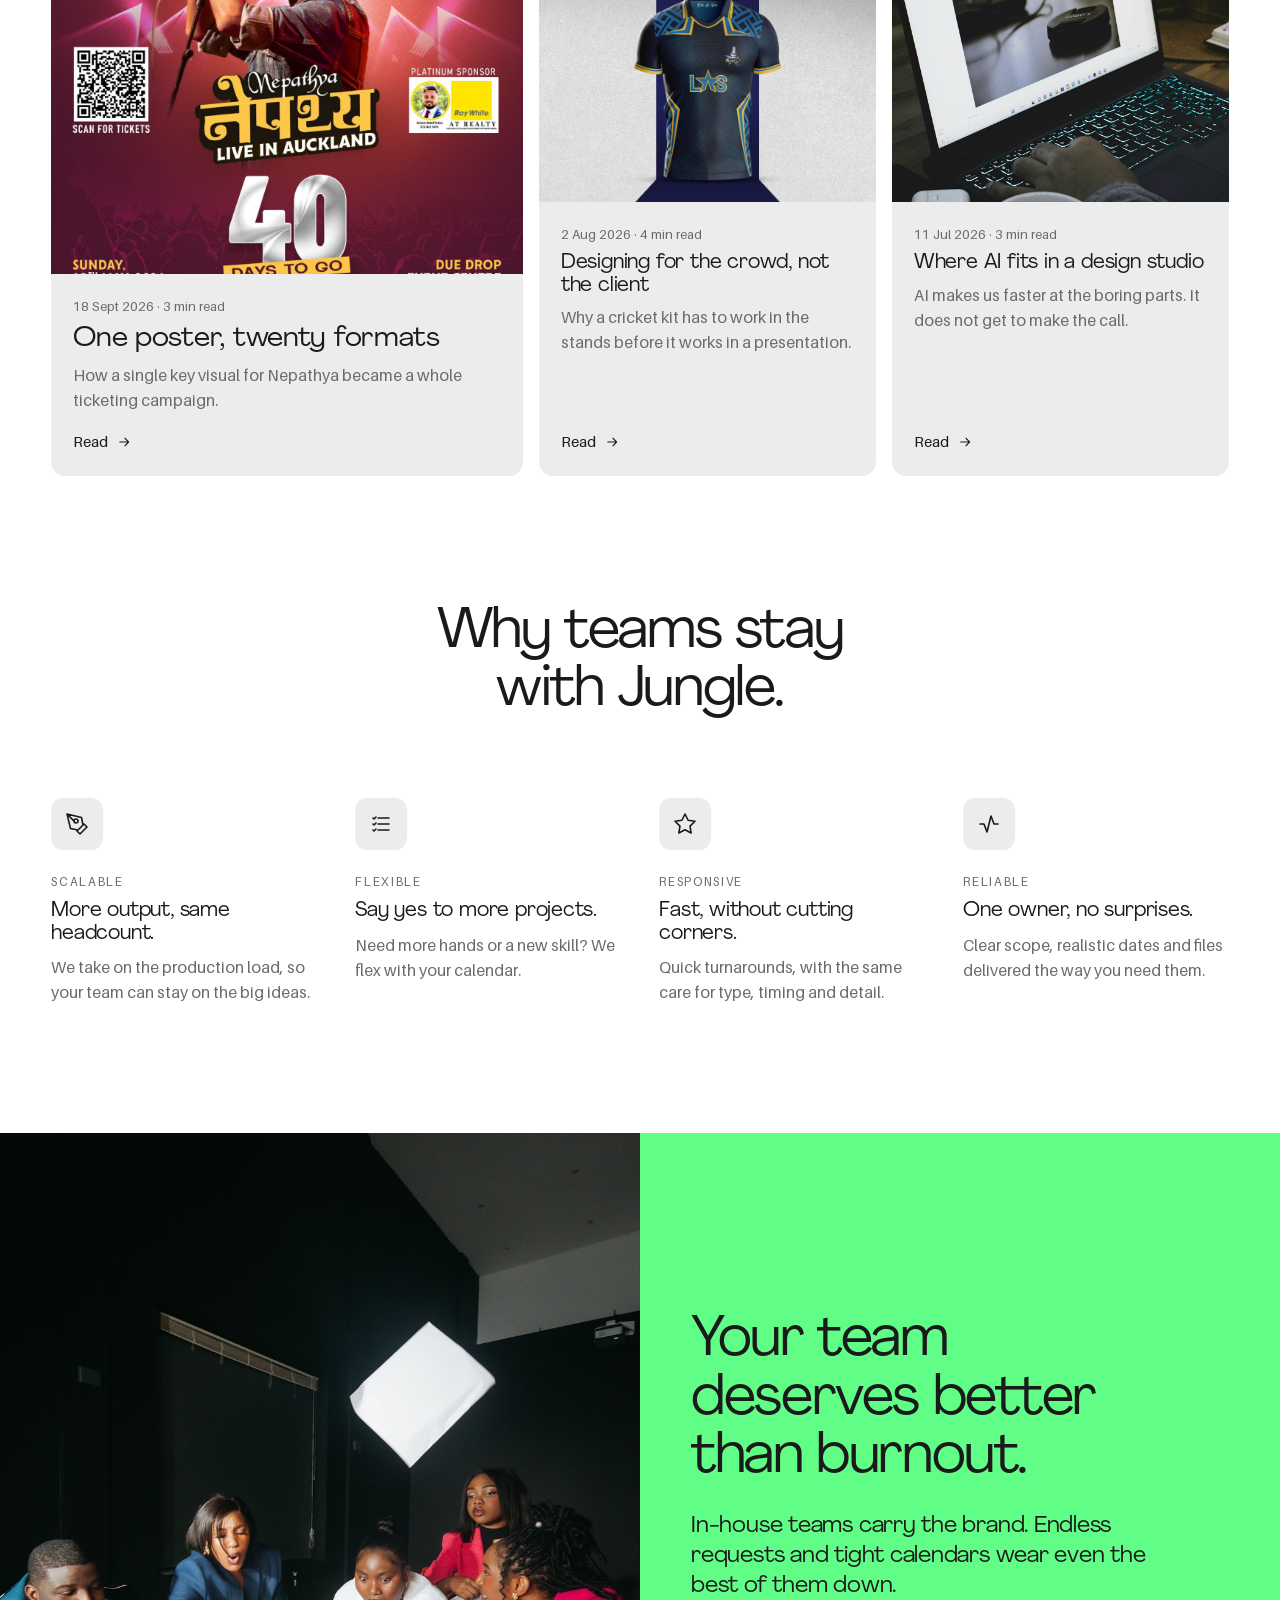
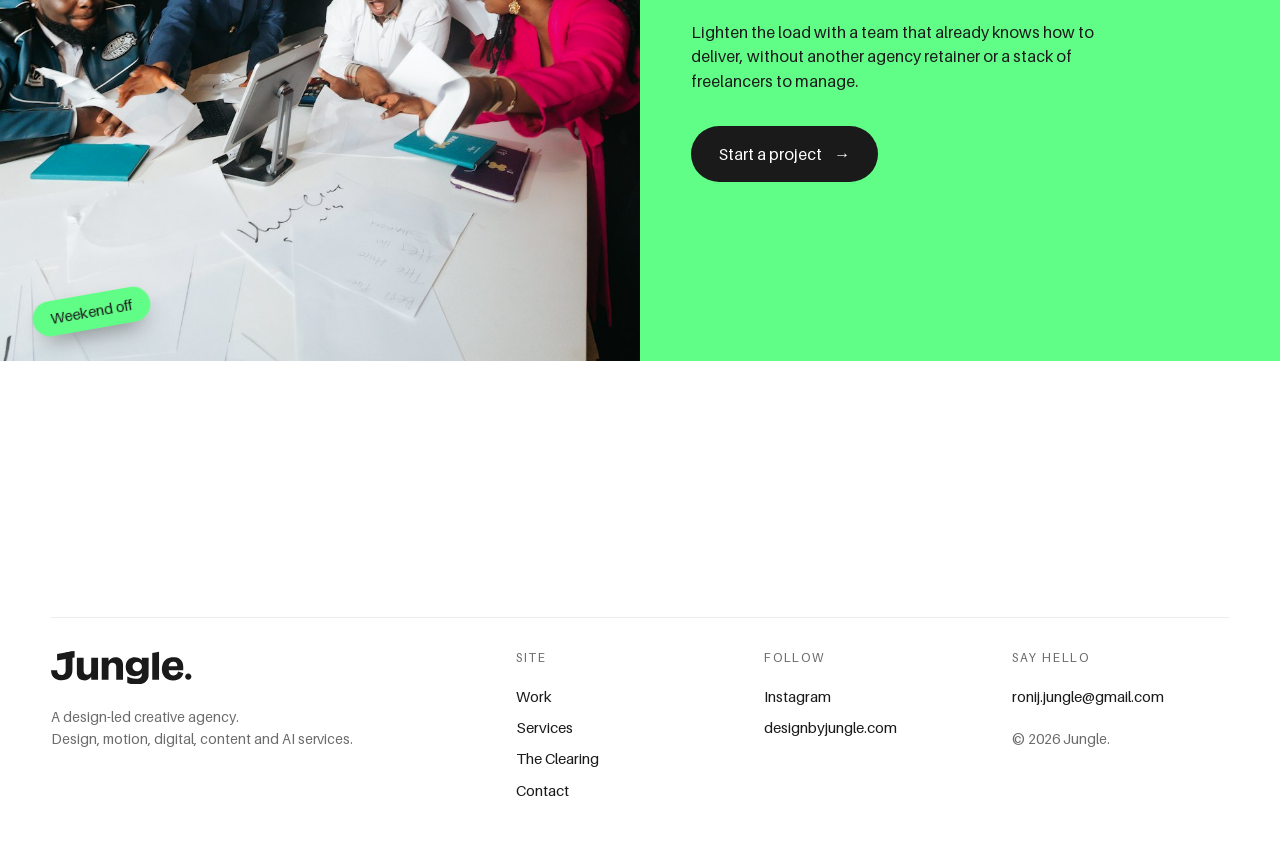
==== commit 40c5a1a1: "Add The Clearing: studio notes section, listing and article pages Co-Authored-By: Claude Opus 5.5 <n" ====
--- a/index.html
+++ b/index.html
@@ -4,10 +4,10 @@
 <link rel="icon" href="assets/j-mark.svg">
 <link rel="preload" href="assets/fonts/Agrandir-Regular.otf" as="font" type="font/otf" crossorigin>
 <link rel="preload" href="assets/fonts/Aileron-Regular.ttf" as="font" type="font/ttf" crossorigin>
-<link rel="stylesheet" href="assets/style.css?v=1791918285">
+<link rel="stylesheet" href="assets/style.css?v=1791918439">
 <title>Jungle. Your team’s creative team.</title>
 <meta name="description" content="Jungle is a design-led creative agency in Nepal. Design, motion, video and more for brands and marketing teams.">
-<link rel="stylesheet" href="assets/home.css?v=1791918285"></head>
+<link rel="stylesheet" href="assets/home.css?v=1791918439"></head>
 <body data-page="home">
 <main>
   <!-- HERO: the work, first -->
@@ -130,6 +130,12 @@
     </div>
   </section>
 
+  <!-- THE CLEARING -->
+  <section class="inv pad sec" aria-labelledby="nt-h" style="padding-top:0">
+    <div class="sec-head"><h2 class="x reveal" id="nt-h">Notes from the clearing.</h2><a class="chip chip-lg" href="clearing.html">Read them all</a></div>
+    <div class="notes-grid" id="notes"></div>
+  </section>
+
   <!-- WHY JUNGLE -->
   <section class="inv pad sec diff" aria-labelledby="df-h" style="padding-top:0">
     <h2 class="x reveal" id="df-h">Why teams stay with Jungle.</h2>
@@ -153,4 +159,4 @@
     </div>
   </section>
 </main>
-<script src="assets/data.js?v=1791918285"></script><script src="assets/work/manifest.js?v=1791388775"></script><script src="assets/site.js?v=1791918285"></script></body></html>
+<script src="assets/notes.js?v=1791918439"></script><script src="assets/data.js?v=1791918439"></script><script src="assets/work/manifest.js?v=1791388775"></script><script src="assets/site.js?v=1791918439"></script></body></html>
--- a/assets/style.css
+++ b/assets/style.css
@@ -442,3 +442,24 @@
 .clogo{width:auto!important;height:56px!important;flex:none}
 .clogo img{max-width:72px!important;max-height:48px!important}
 @media(prefers-reduced-motion:reduce){.logos .logo-track{animation-duration:90s!important}}
+/* The Clearing */
+.notes-grid{display:grid;grid-template-columns:1.4fr 1fr 1fr;gap:16px}
+.note{display:flex;flex-direction:column;border-radius:var(--r);overflow:hidden;background:var(--mist);color:var(--ink);transition:transform .45s var(--ease)}
+.note:hover{transform:translateY(-6px)}
+.note .nm{position:relative;aspect-ratio:4/3;overflow:hidden}
+.note.big .nm{aspect-ratio:16/11}
+.note .nm img{width:100%;height:100%;object-fit:cover;transition:transform 1s var(--ease)}
+.note:hover .nm img{transform:scale(1.05)}
+.ntag{position:absolute;left:14px;top:14px;padding:6px 12px;border-radius:99px;background:var(--ink);color:var(--green);font-size:12px;transform:rotate(-10deg);transform-origin:left}
+.note .nb{padding:22px;display:flex;flex-direction:column;gap:8px;flex:1}
+.note h3{font-size:clamp(20px,1.6vw,28px)}
+.note.big h3{font-size:clamp(24px,2.2vw,36px)}
+.nmeta{font-size:13px;color:var(--stone)}
+.nread{margin-top:auto;padding-top:10px;display:inline-flex;gap:8px;align-items:center;font-size:15px;transition:gap .3s var(--ease)}
+.note:hover .nread{gap:14px}
+body[data-page=clearing] .note{background:#262626;color:var(--paper)} body[data-page=clearing] .note .muted,body[data-page=clearing] .nmeta{color:var(--smoke)}
+.art-hero{margin:0 var(--gut);border-radius:var(--r);overflow:hidden;aspect-ratio:2/1}
+.art-hero img{width:100%;height:100%;object-fit:cover}
+.prose{max-width:68ch;margin:0 auto;font-size:clamp(18px,1.3vw,21px);line-height:1.7}
+.prose p+p{margin-top:1.2em}
+@media(max-width:900px){.notes-grid{grid-template-columns:1fr}}
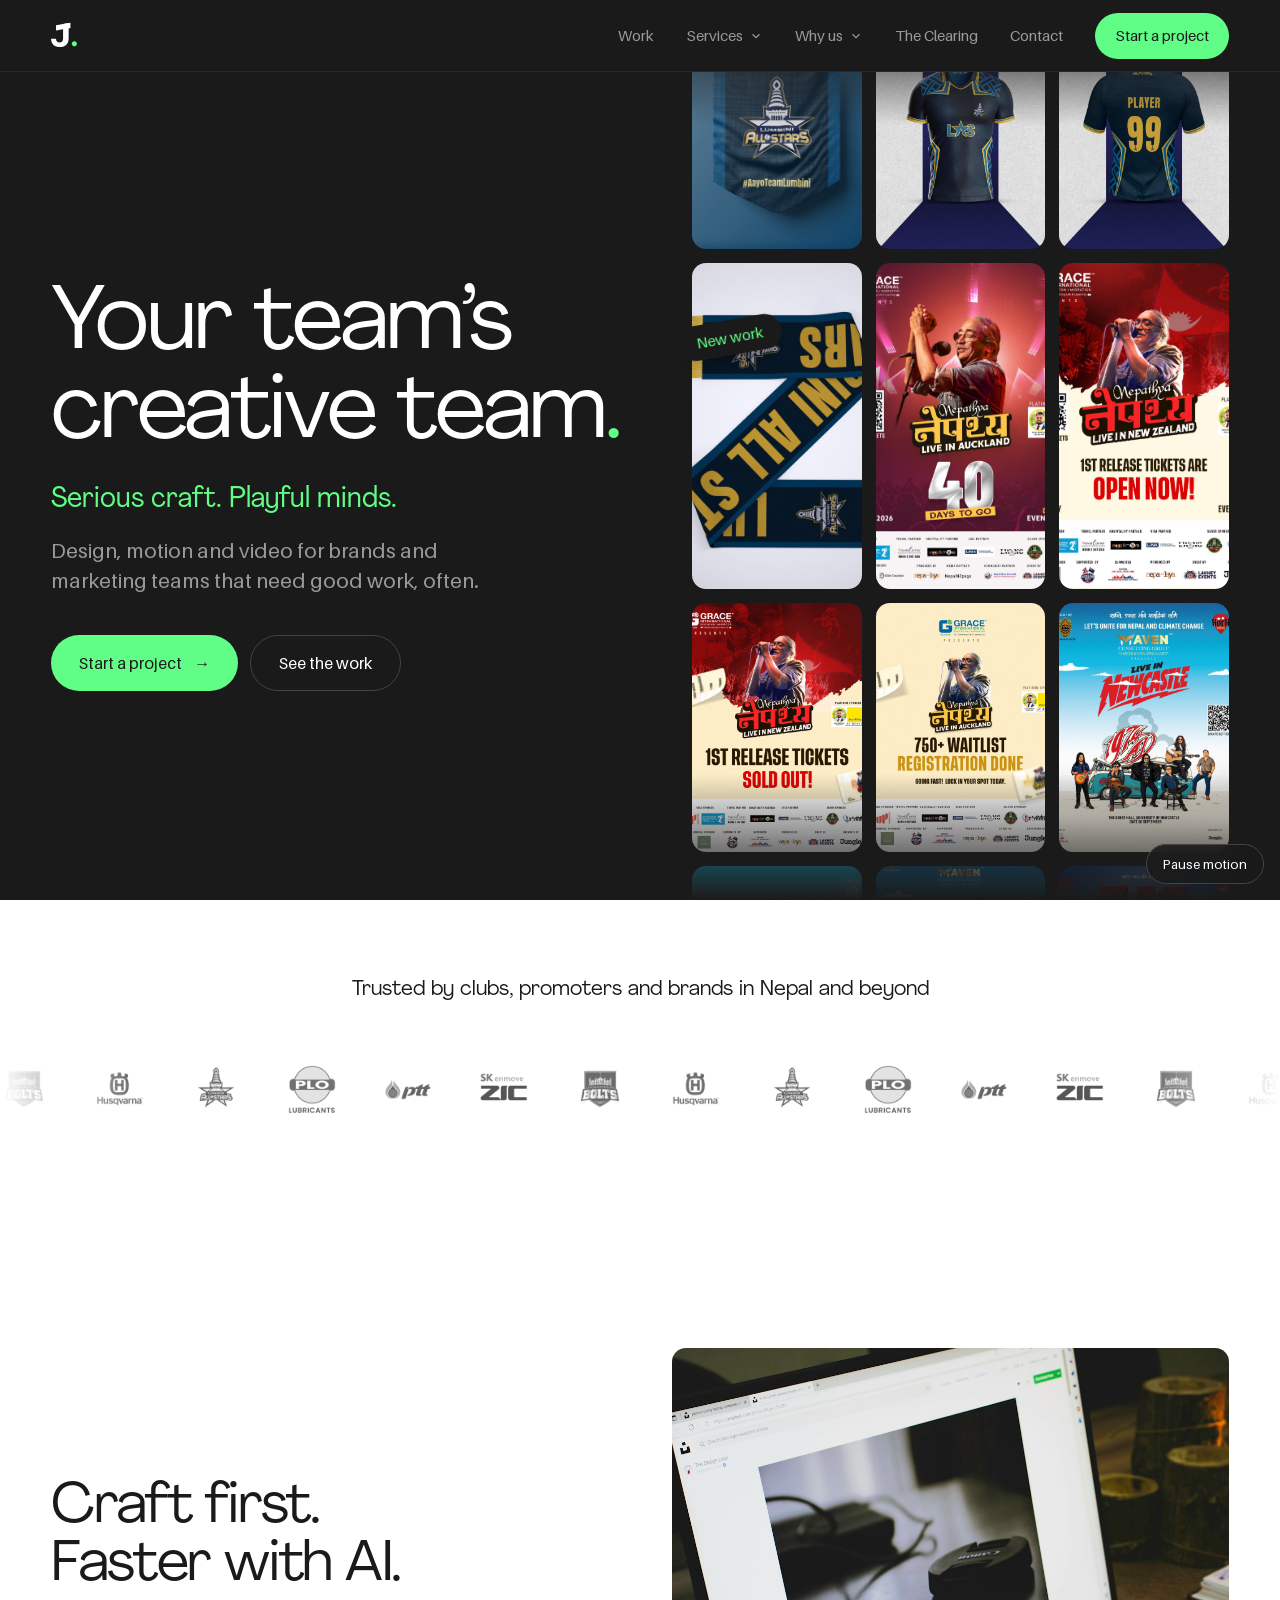
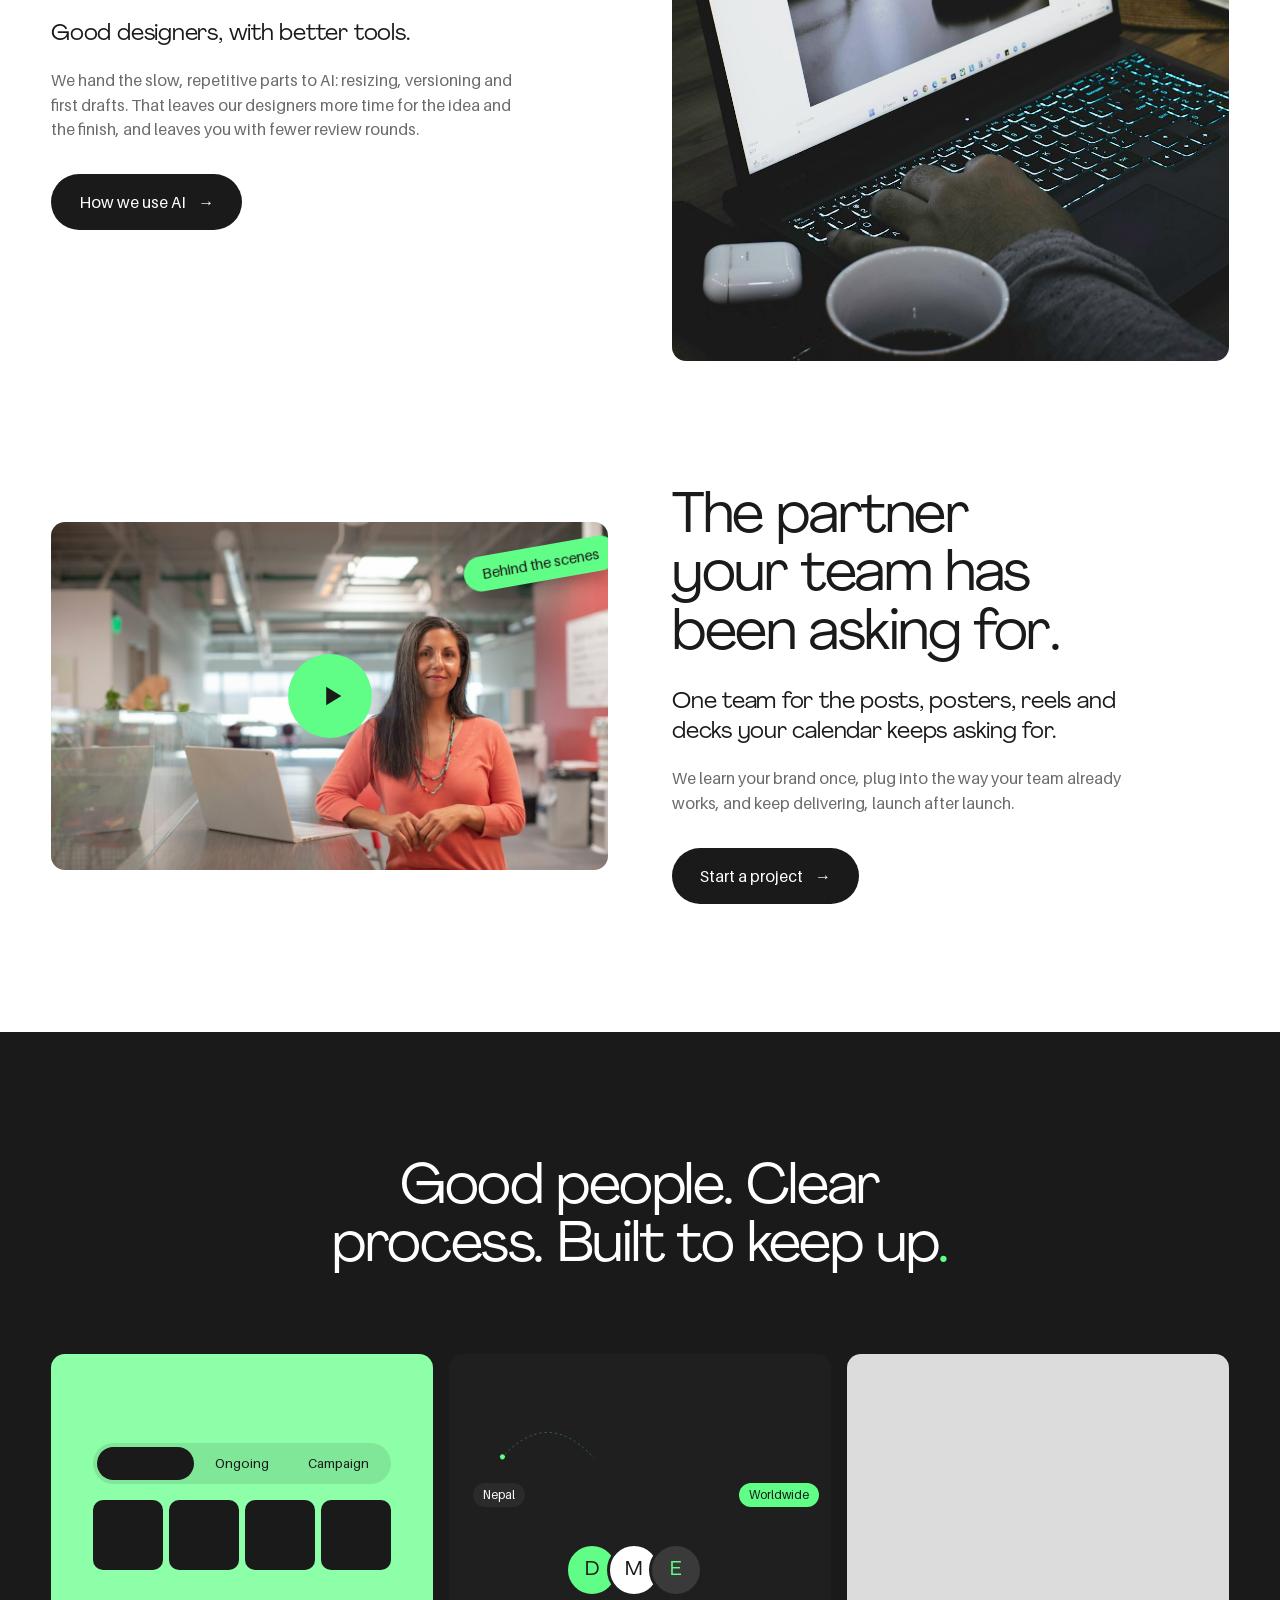
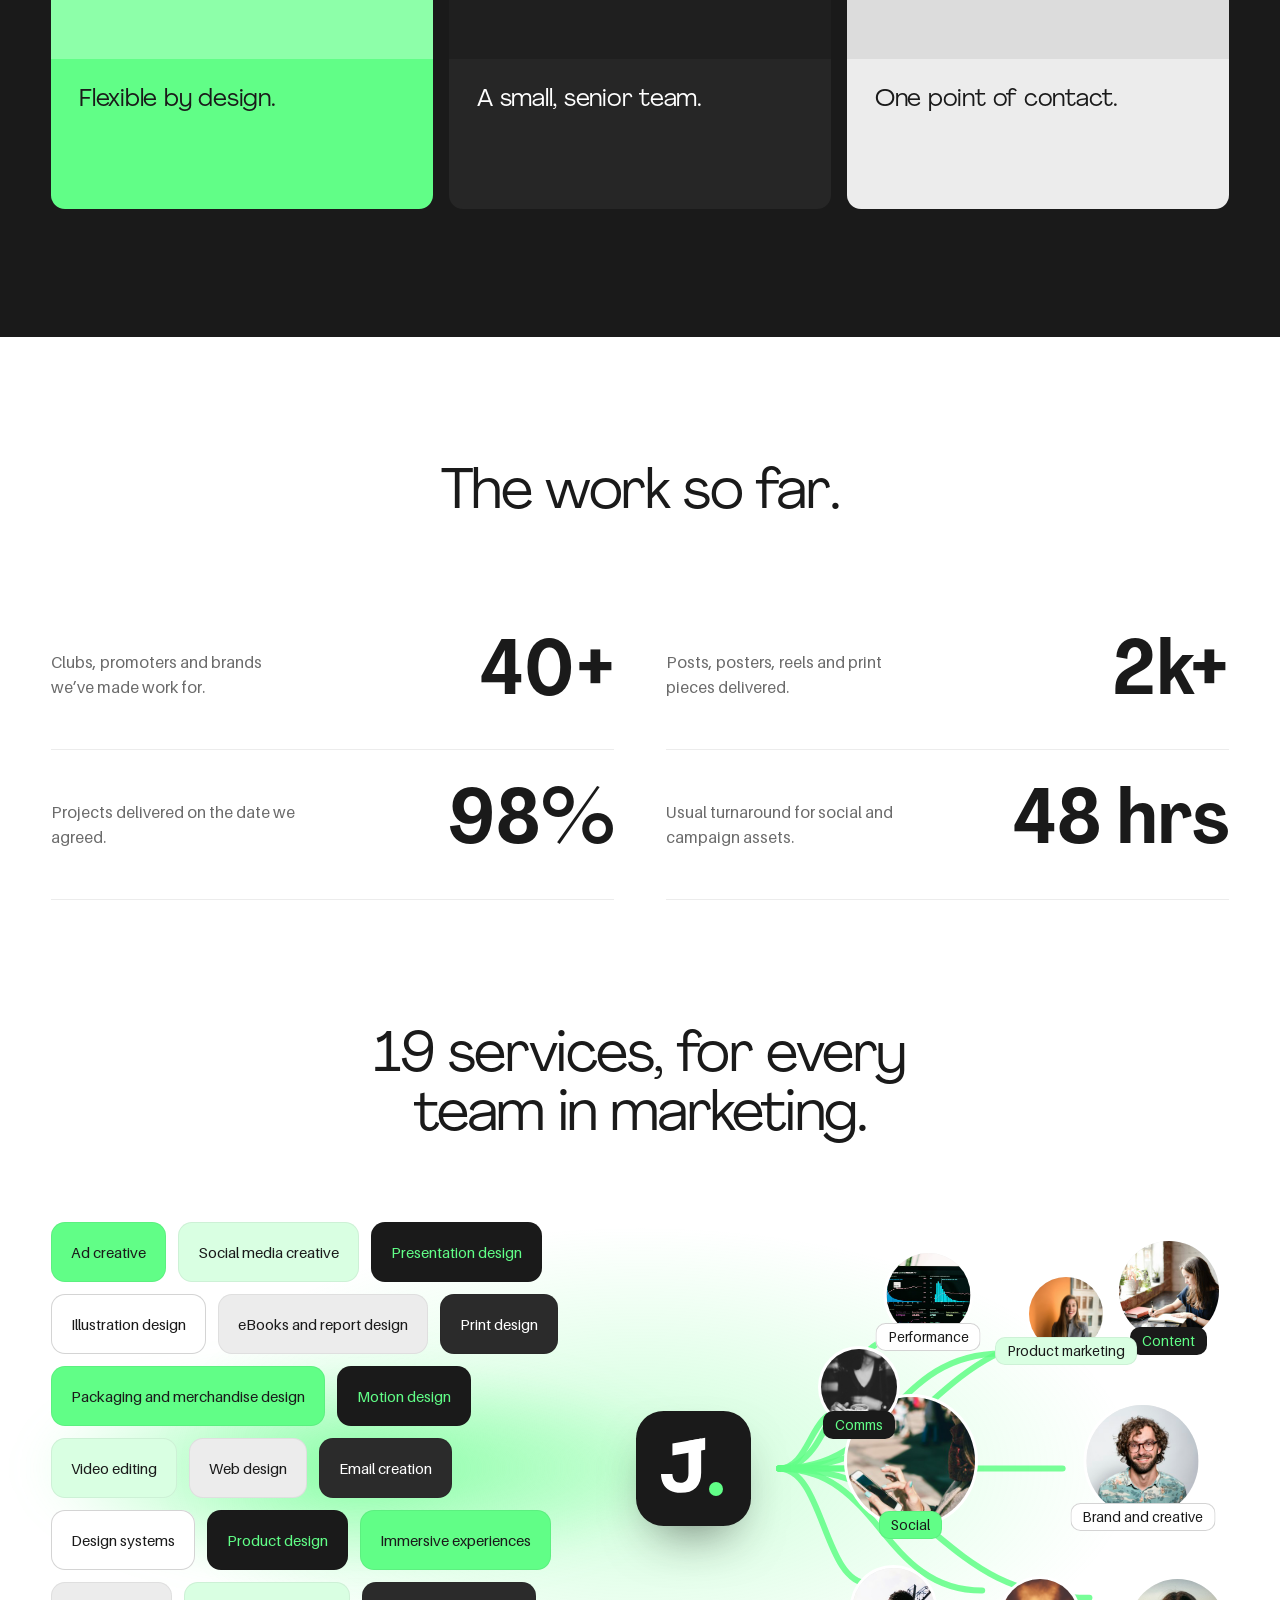
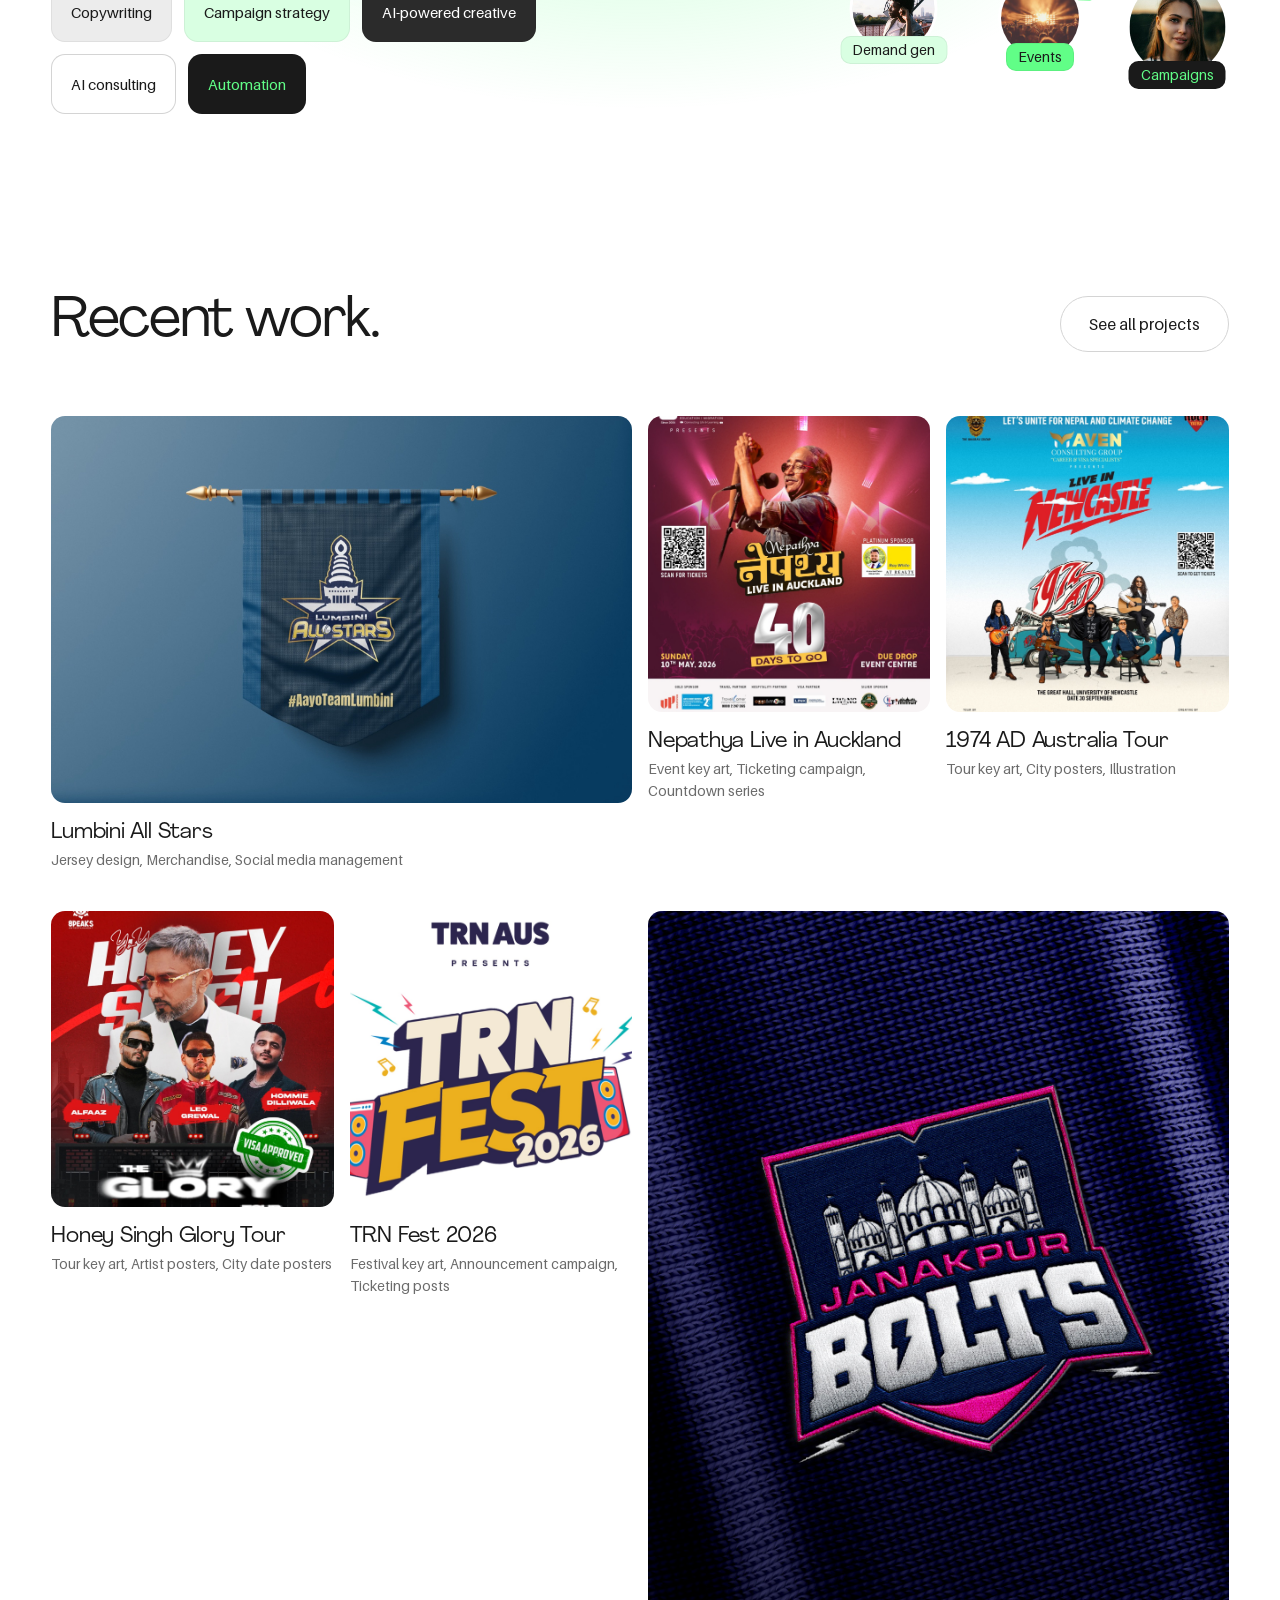
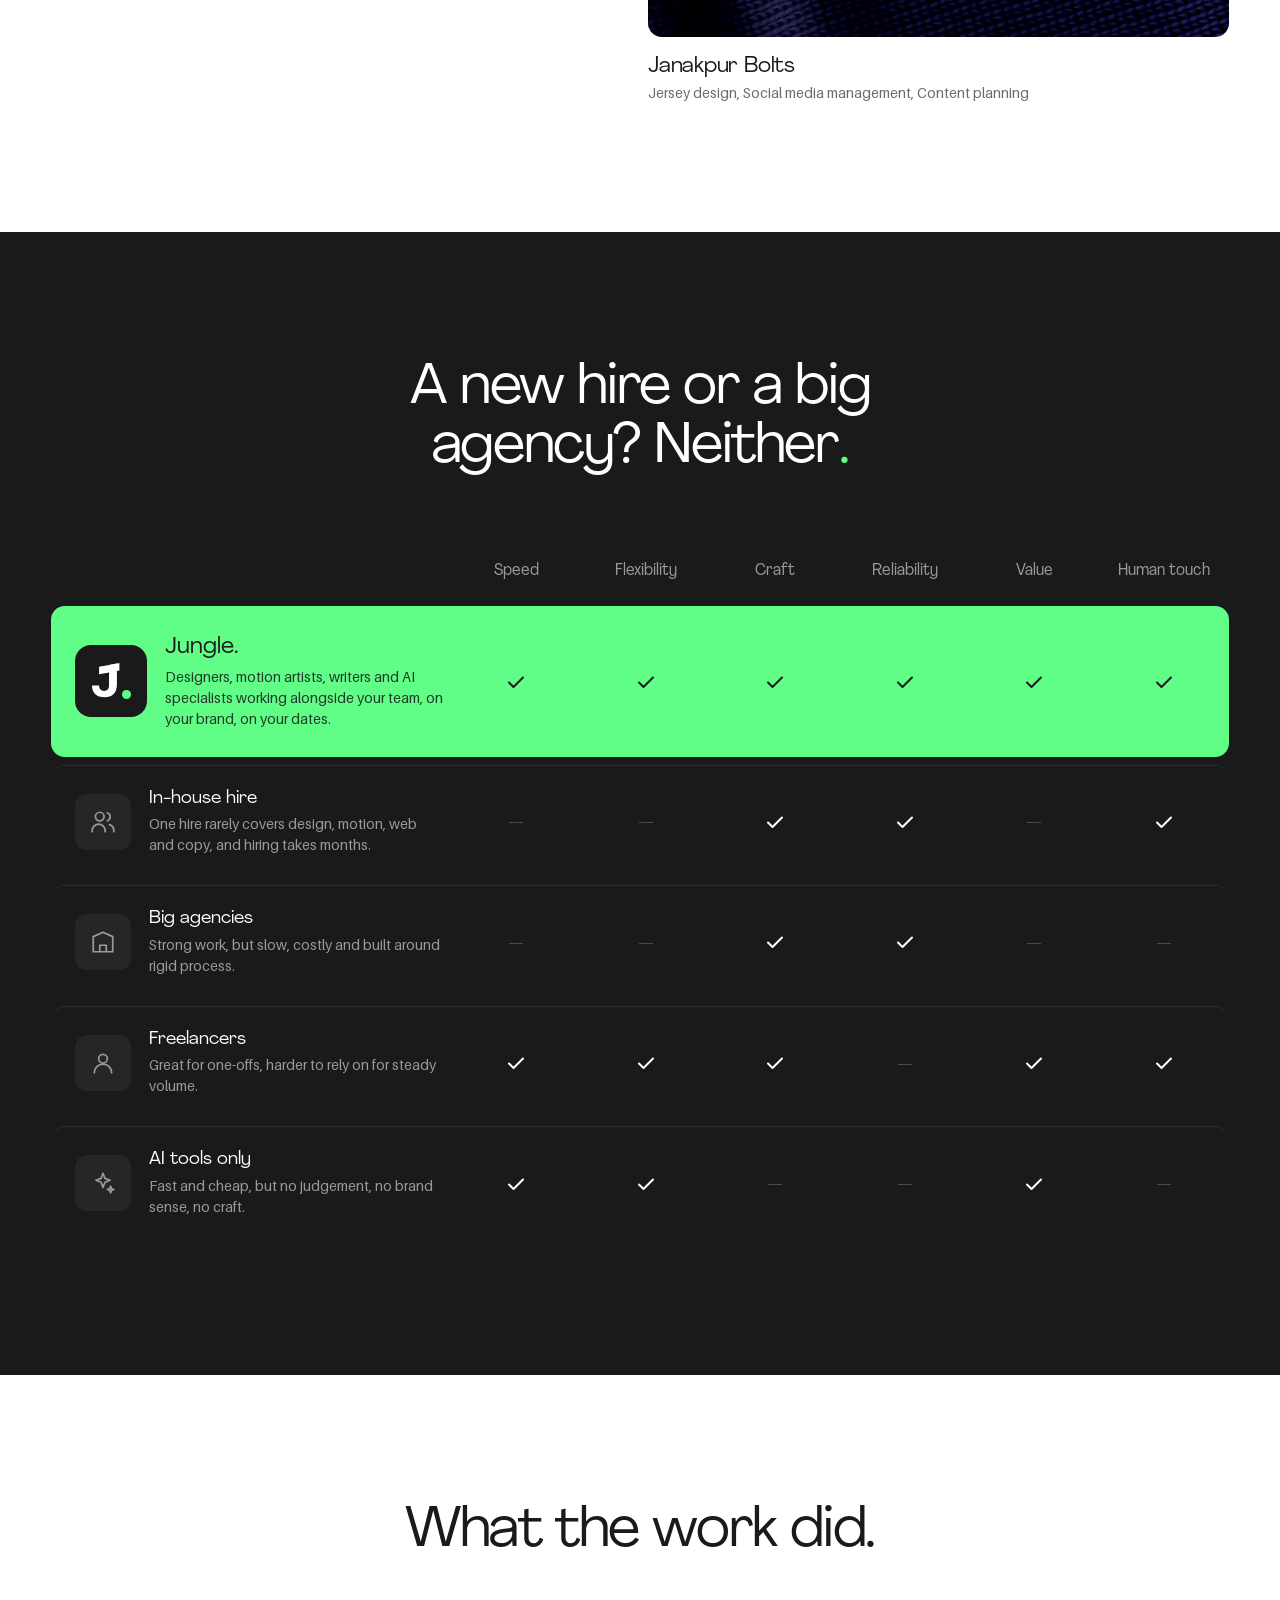
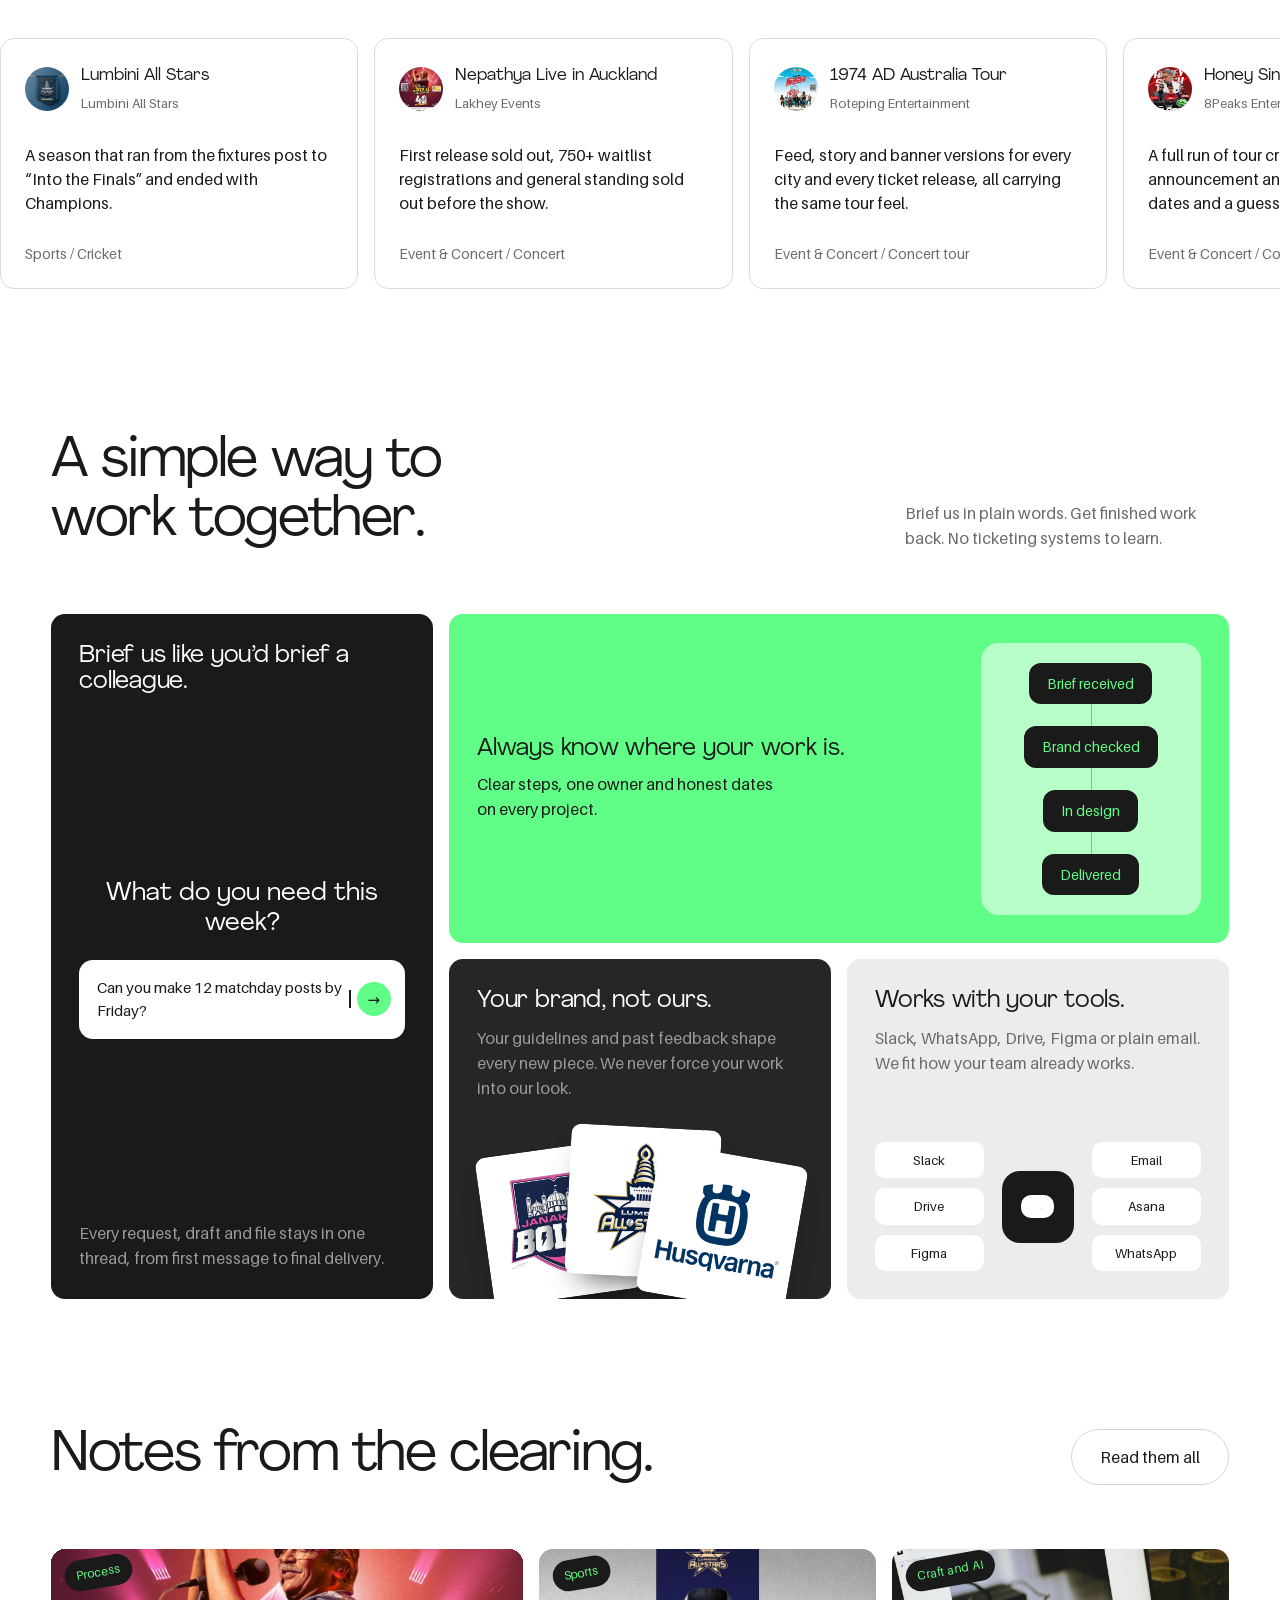
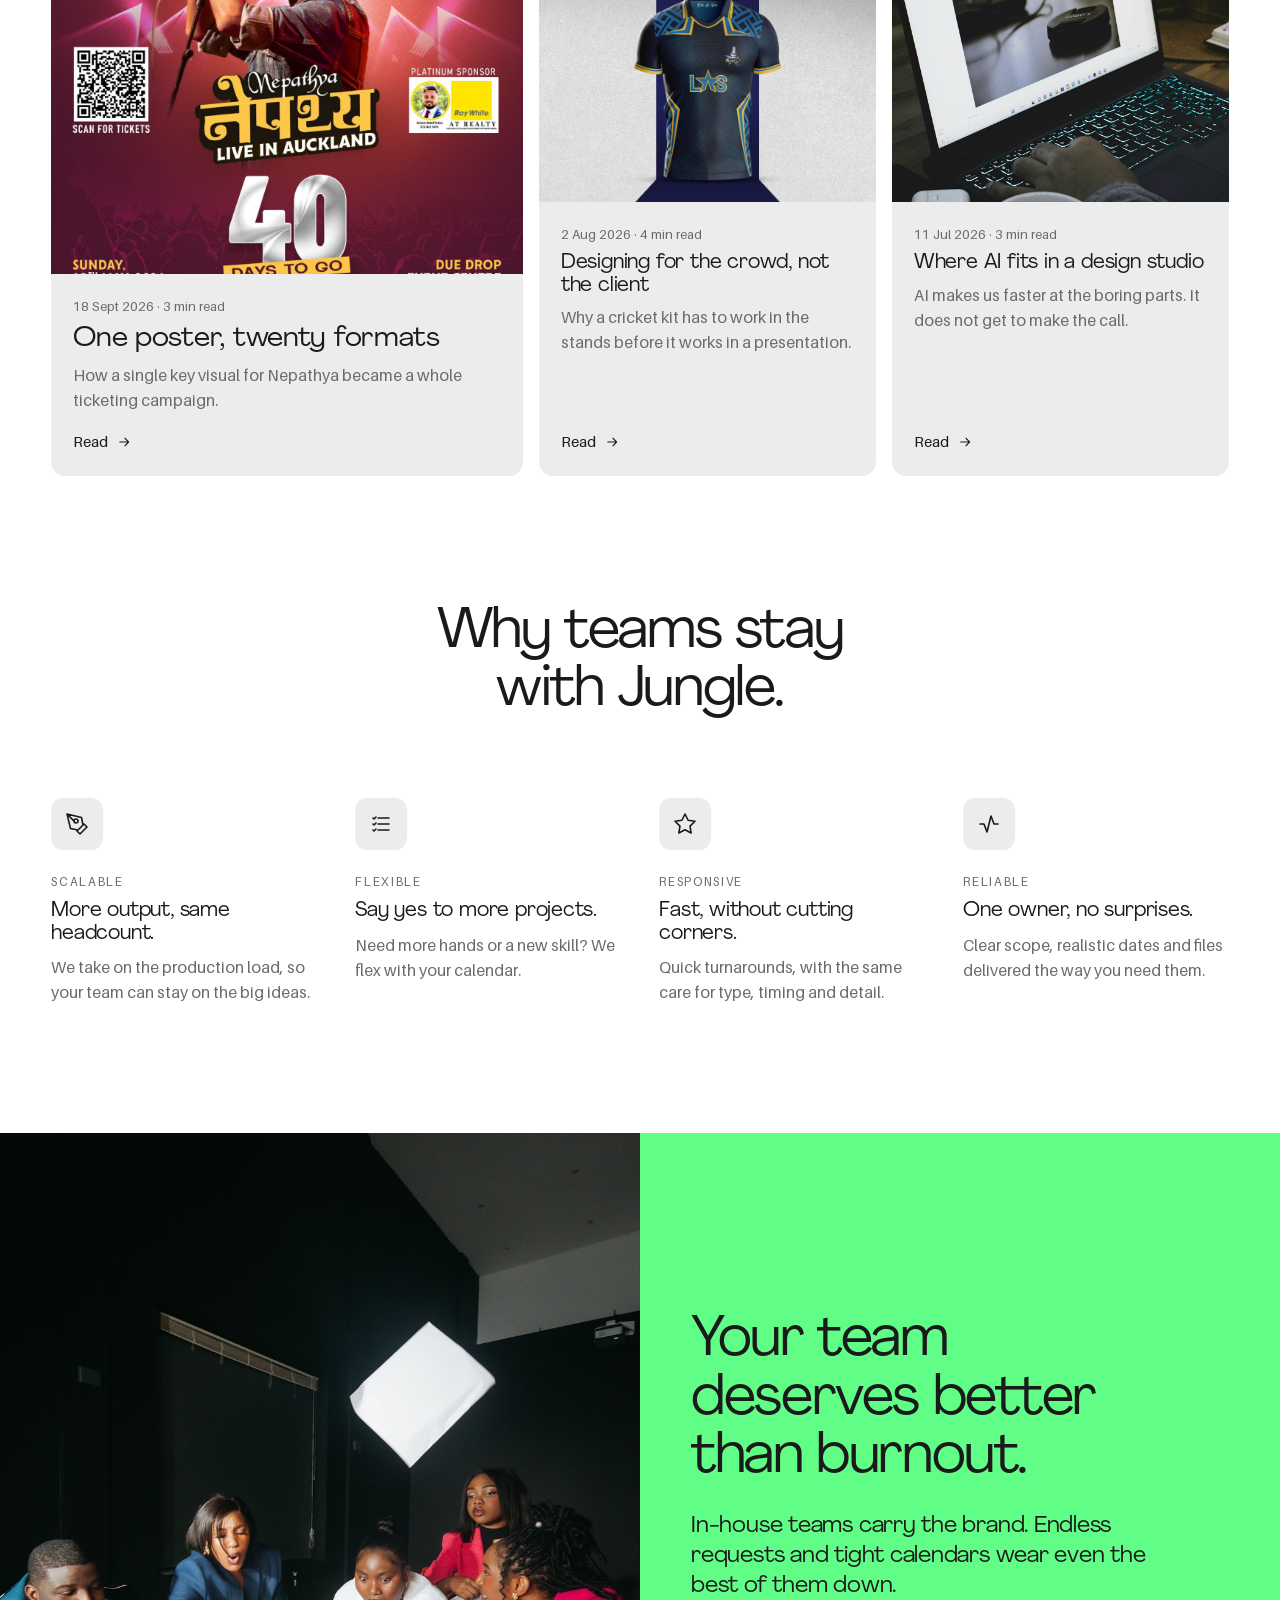
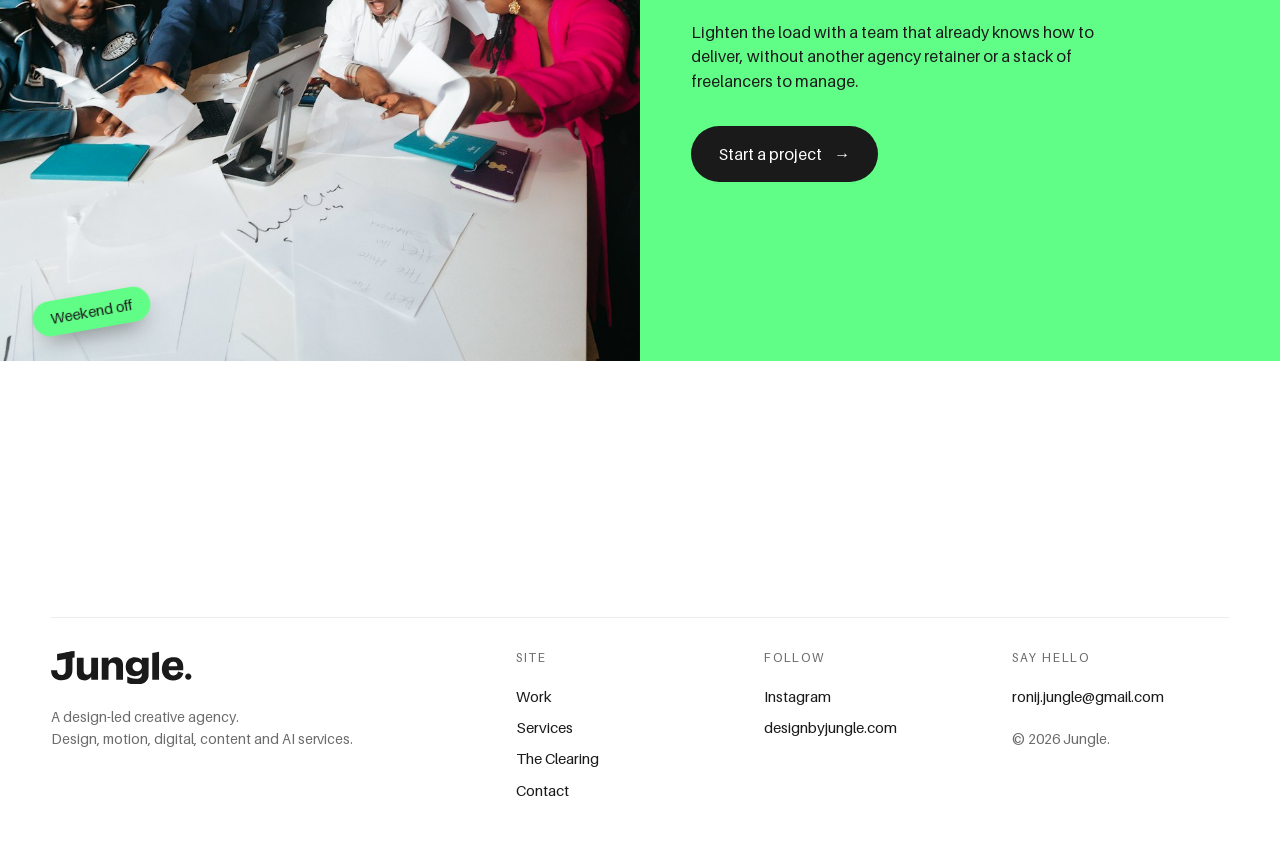
==== commit 4e499a80: "Nav: active item marked with green 10° slant bar Co-Authored-By: Claude Opus 5.5 <noreply@anthropic." ====
--- a/index.html
+++ b/index.html
@@ -4,10 +4,10 @@
 <link rel="icon" href="assets/j-mark.svg">
 <link rel="preload" href="assets/fonts/Agrandir-Regular.otf" as="font" type="font/otf" crossorigin>
 <link rel="preload" href="assets/fonts/Aileron-Regular.ttf" as="font" type="font/ttf" crossorigin>
-<link rel="stylesheet" href="assets/style.css?v=1791918439">
+<link rel="stylesheet" href="assets/style.css?v=1791918568">
 <title>Jungle. Your team’s creative team.</title>
 <meta name="description" content="Jungle is a design-led creative agency in Nepal. Design, motion, video and more for brands and marketing teams.">
-<link rel="stylesheet" href="assets/home.css?v=1791918439"></head>
+<link rel="stylesheet" href="assets/home.css?v=1791918568"></head>
 <body data-page="home">
 <main>
   <!-- HERO: the work, first -->
@@ -159,4 +159,4 @@
     </div>
   </section>
 </main>
-<script src="assets/notes.js?v=1791918439"></script><script src="assets/data.js?v=1791918439"></script><script src="assets/work/manifest.js?v=1791388775"></script><script src="assets/site.js?v=1791918439"></script></body></html>
+<script src="assets/notes.js?v=1791918568"></script><script src="assets/data.js?v=1791918568"></script><script src="assets/work/manifest.js?v=1791388775"></script><script src="assets/site.js?v=1791918568"></script></body></html>
--- a/assets/style.css
+++ b/assets/style.css
@@ -463,3 +463,12 @@
 .prose{max-width:68ch;margin:0 auto;font-size:clamp(18px,1.3vw,21px);line-height:1.7}
 .prose p+p{margin-top:1.2em}
 @media(max-width:900px){.notes-grid{grid-template-columns:1fr}}
+/* active menu item: green 10° slant bar instead of a dot */
+nav .links a.cur::before,.mega-btn.cur::before{display:none!important}
+nav .links a[data-p],nav .mega-btn{position:relative}
+nav .links a[data-p]::after,nav .mega-btn::after{content:"";position:absolute;left:0;right:0;bottom:-10px;height:6px;background:var(--green);
+  clip-path:polygon(0 100%,0 100%,0 100%,0 100%);transition:clip-path .45s var(--ease)}
+nav .links a.cur::after,nav .mega-btn.cur::after{clip-path:polygon(0 100%,100% 0,100% 100%,0 100%)}
+nav .links a[data-p]:hover::after,nav .mega-btn:hover::after{clip-path:polygon(0 100%,100% 0,100% 100%,0 100%);opacity:.5}
+nav .links a.cur:hover::after,nav .mega-btn.cur:hover::after{opacity:1}
+@media(max-width:760px){nav .links a[data-p]::after,nav .mega-btn::after{bottom:2px;width:40px;right:auto}}
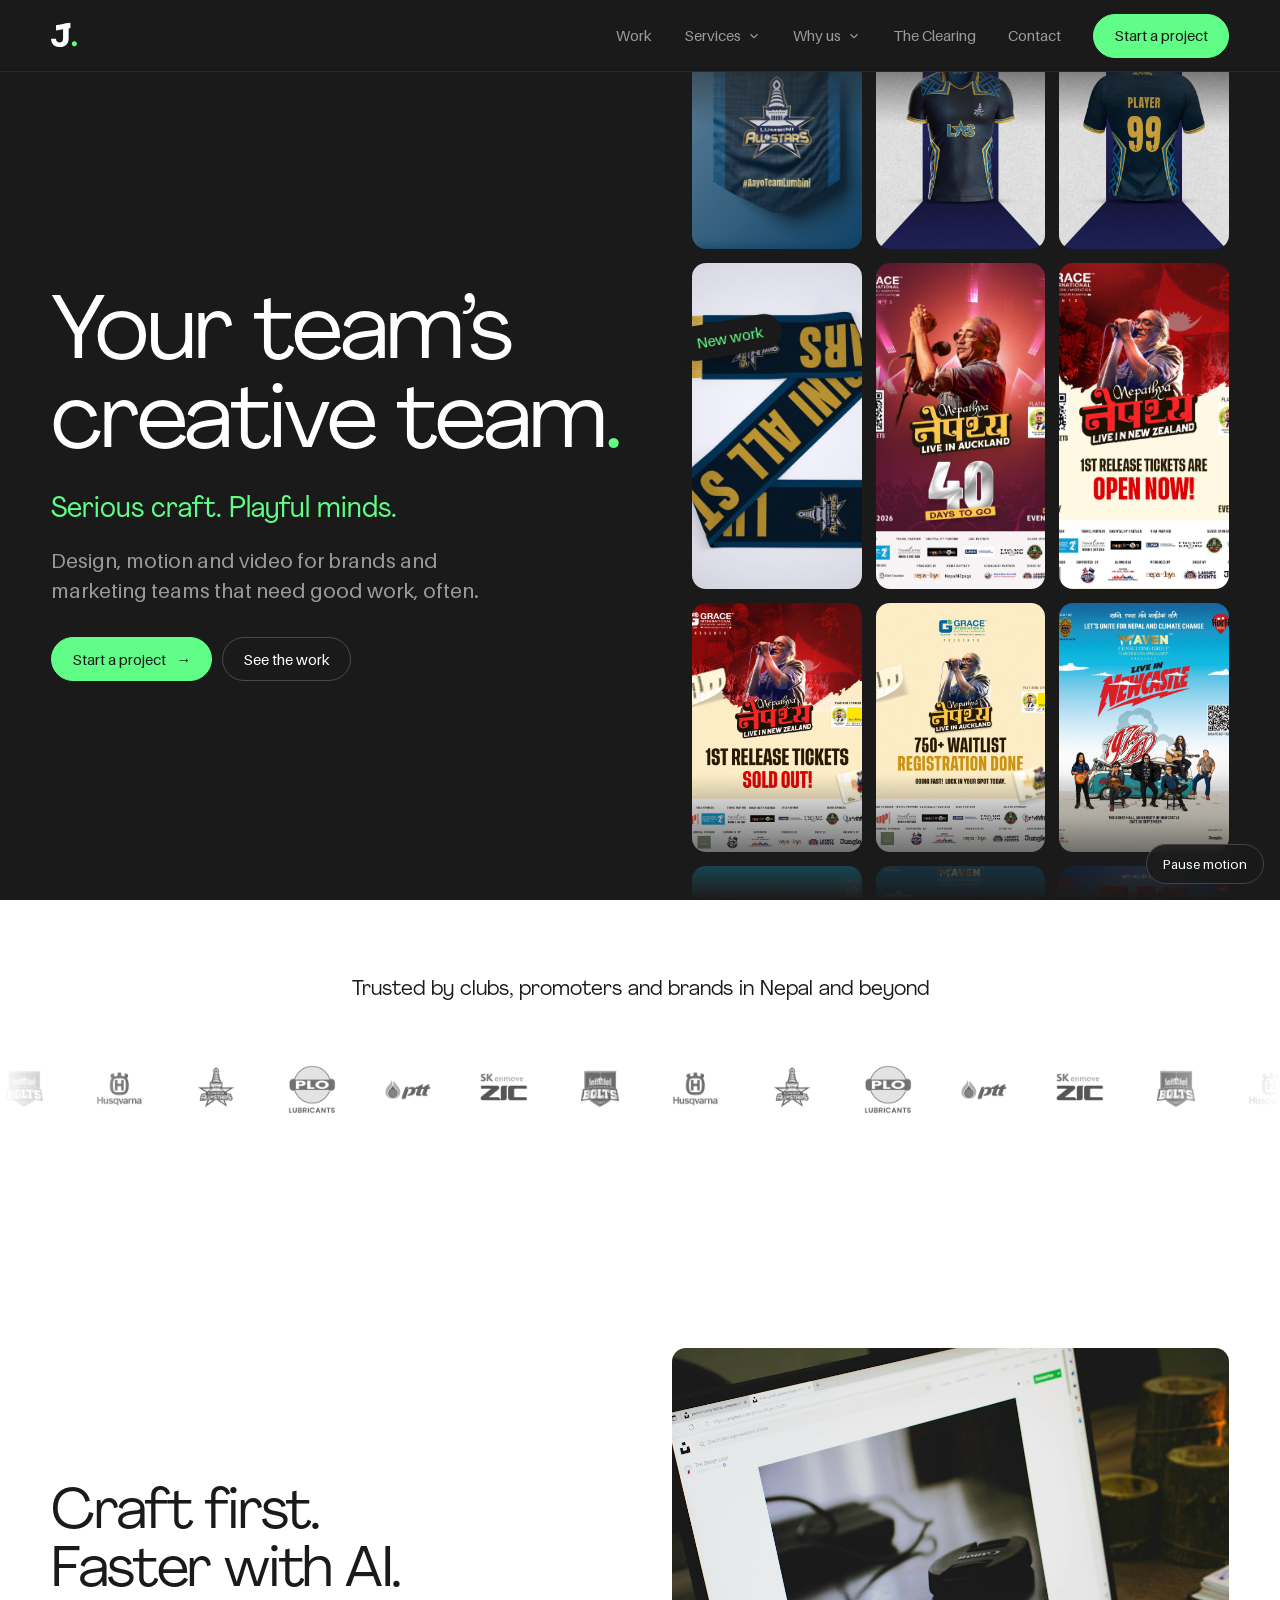
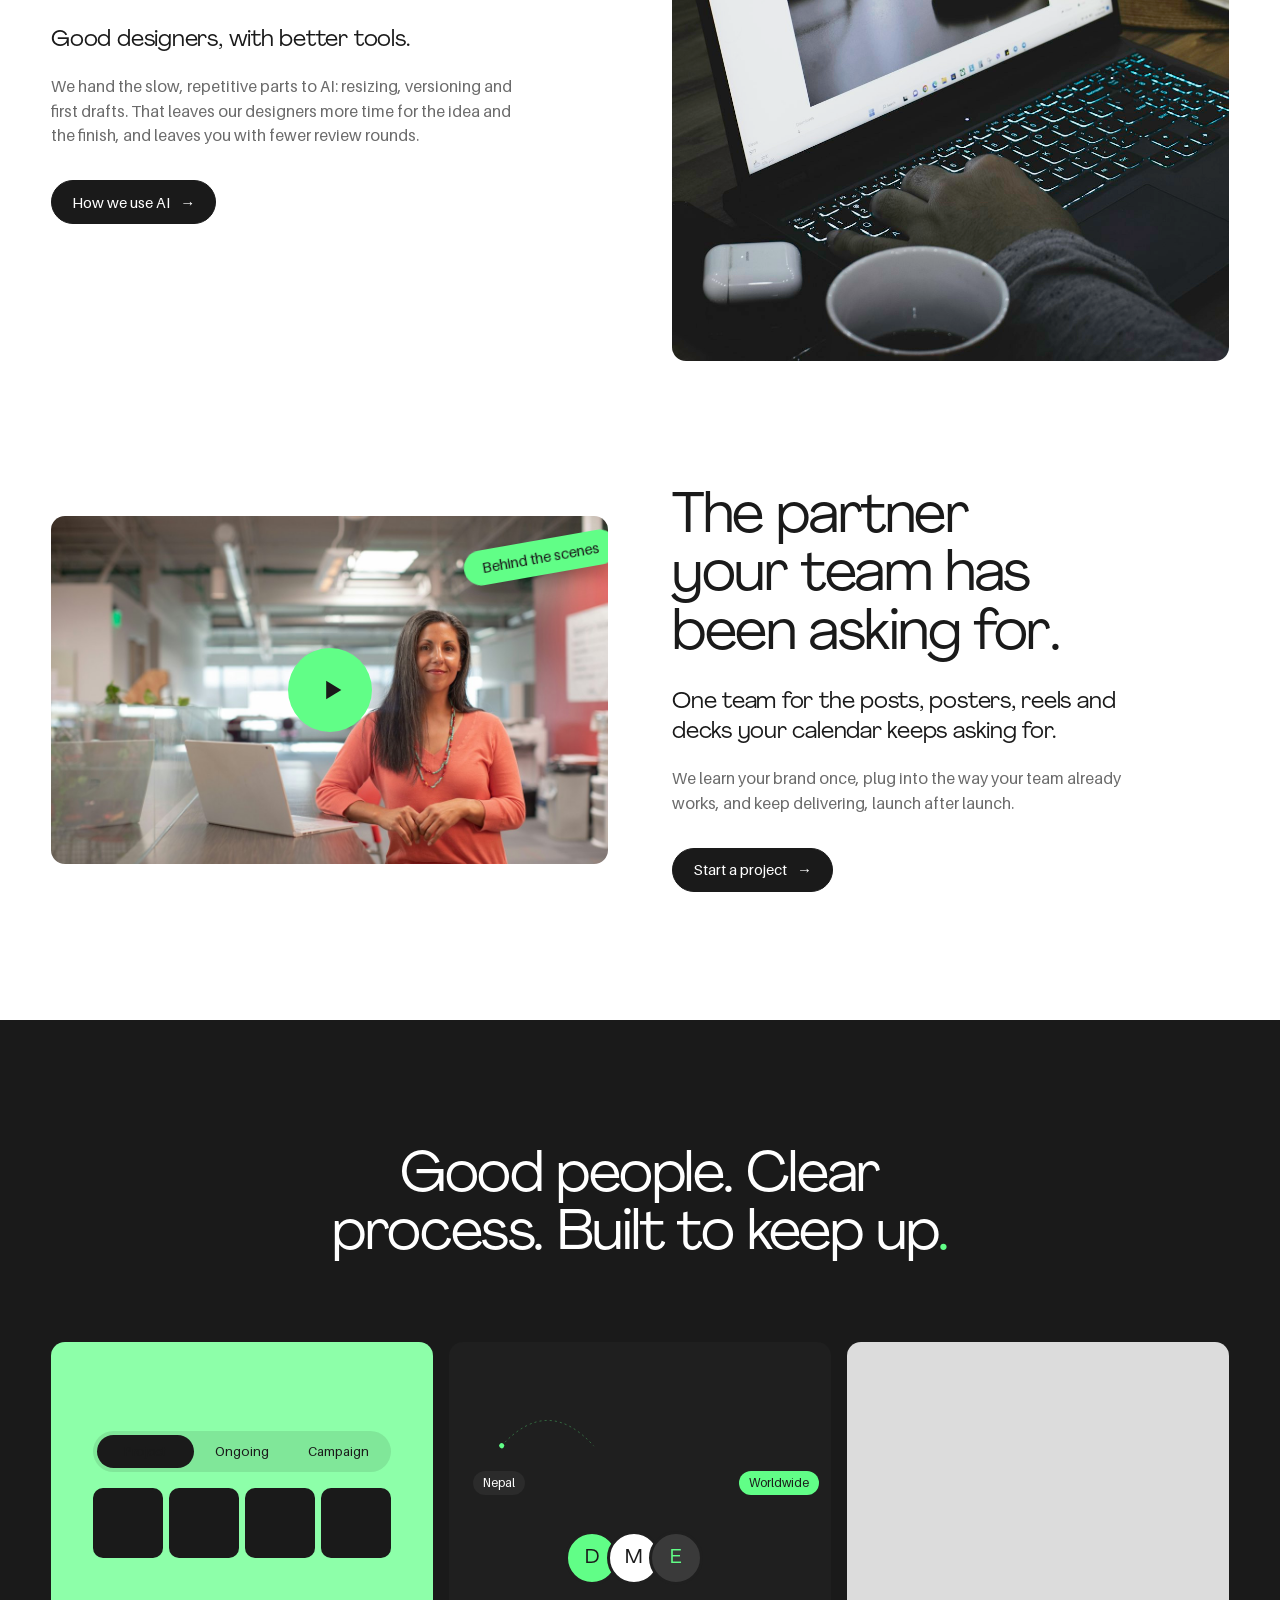
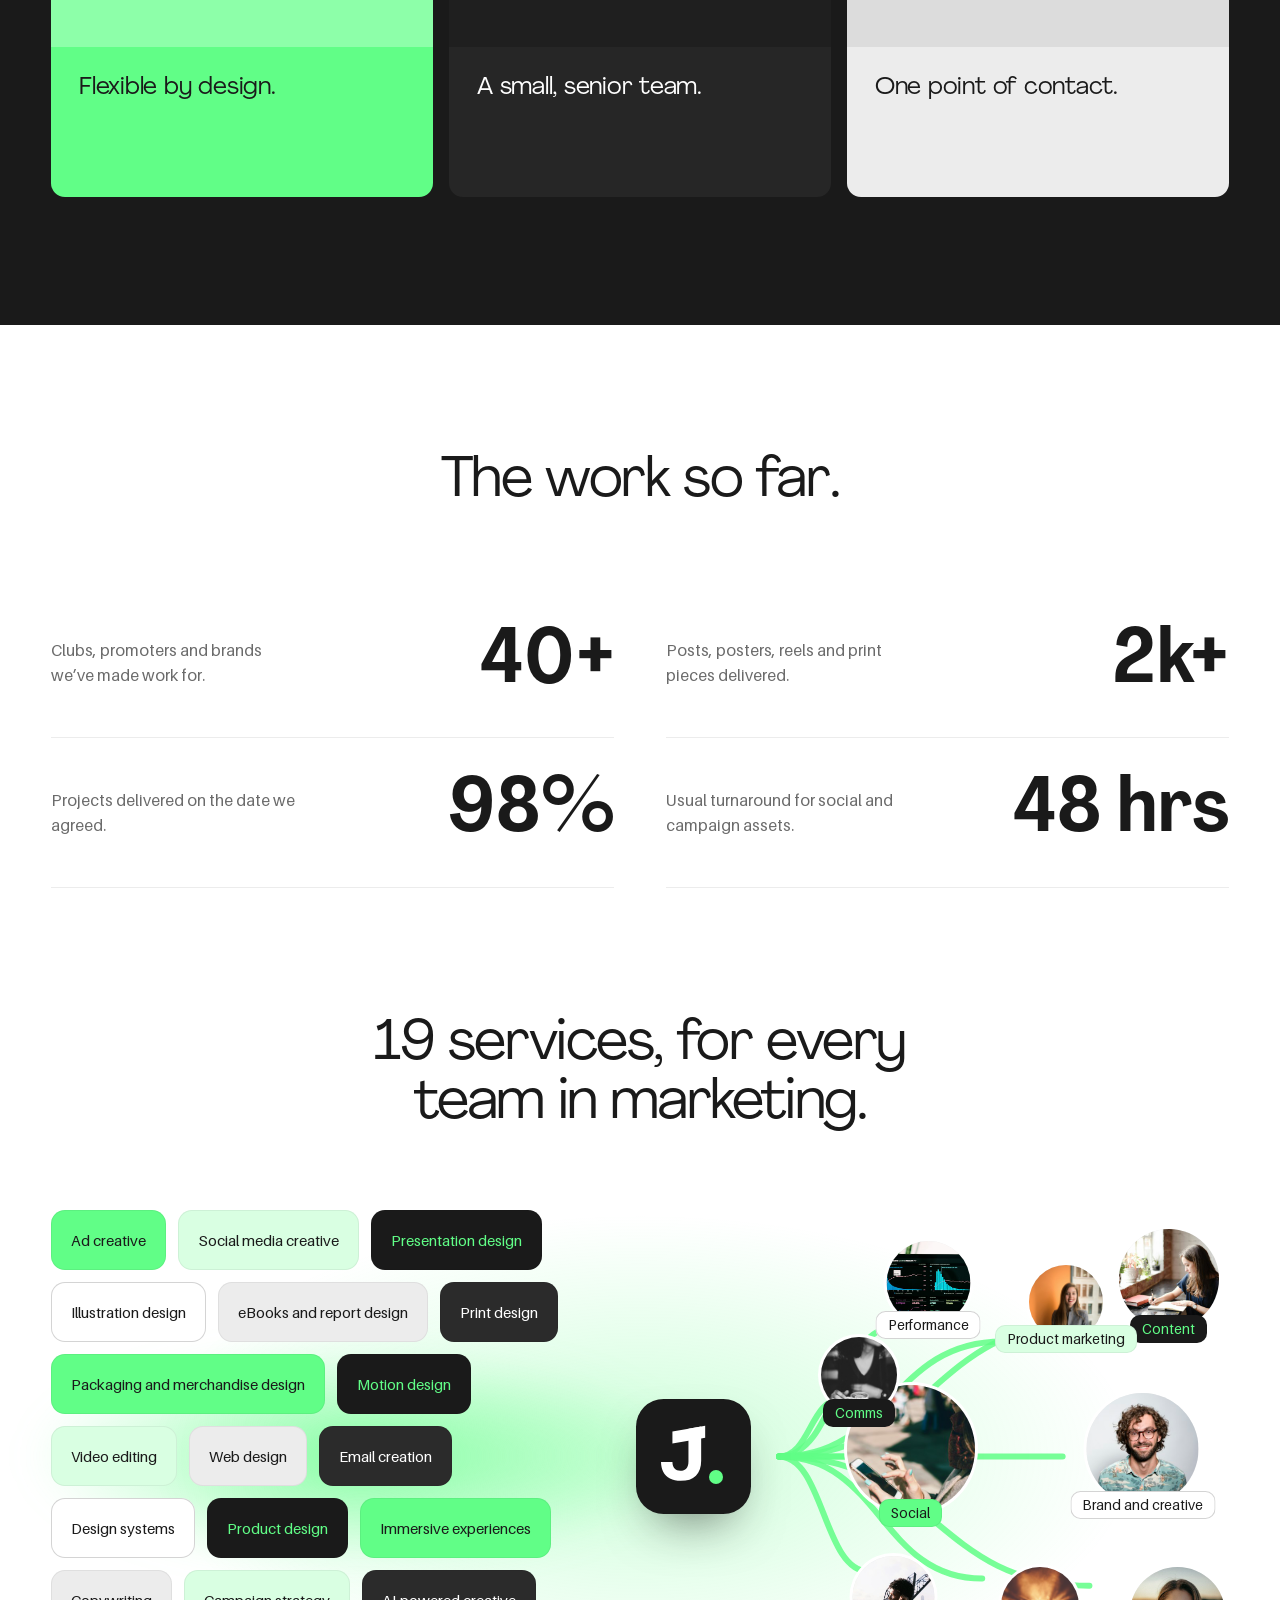
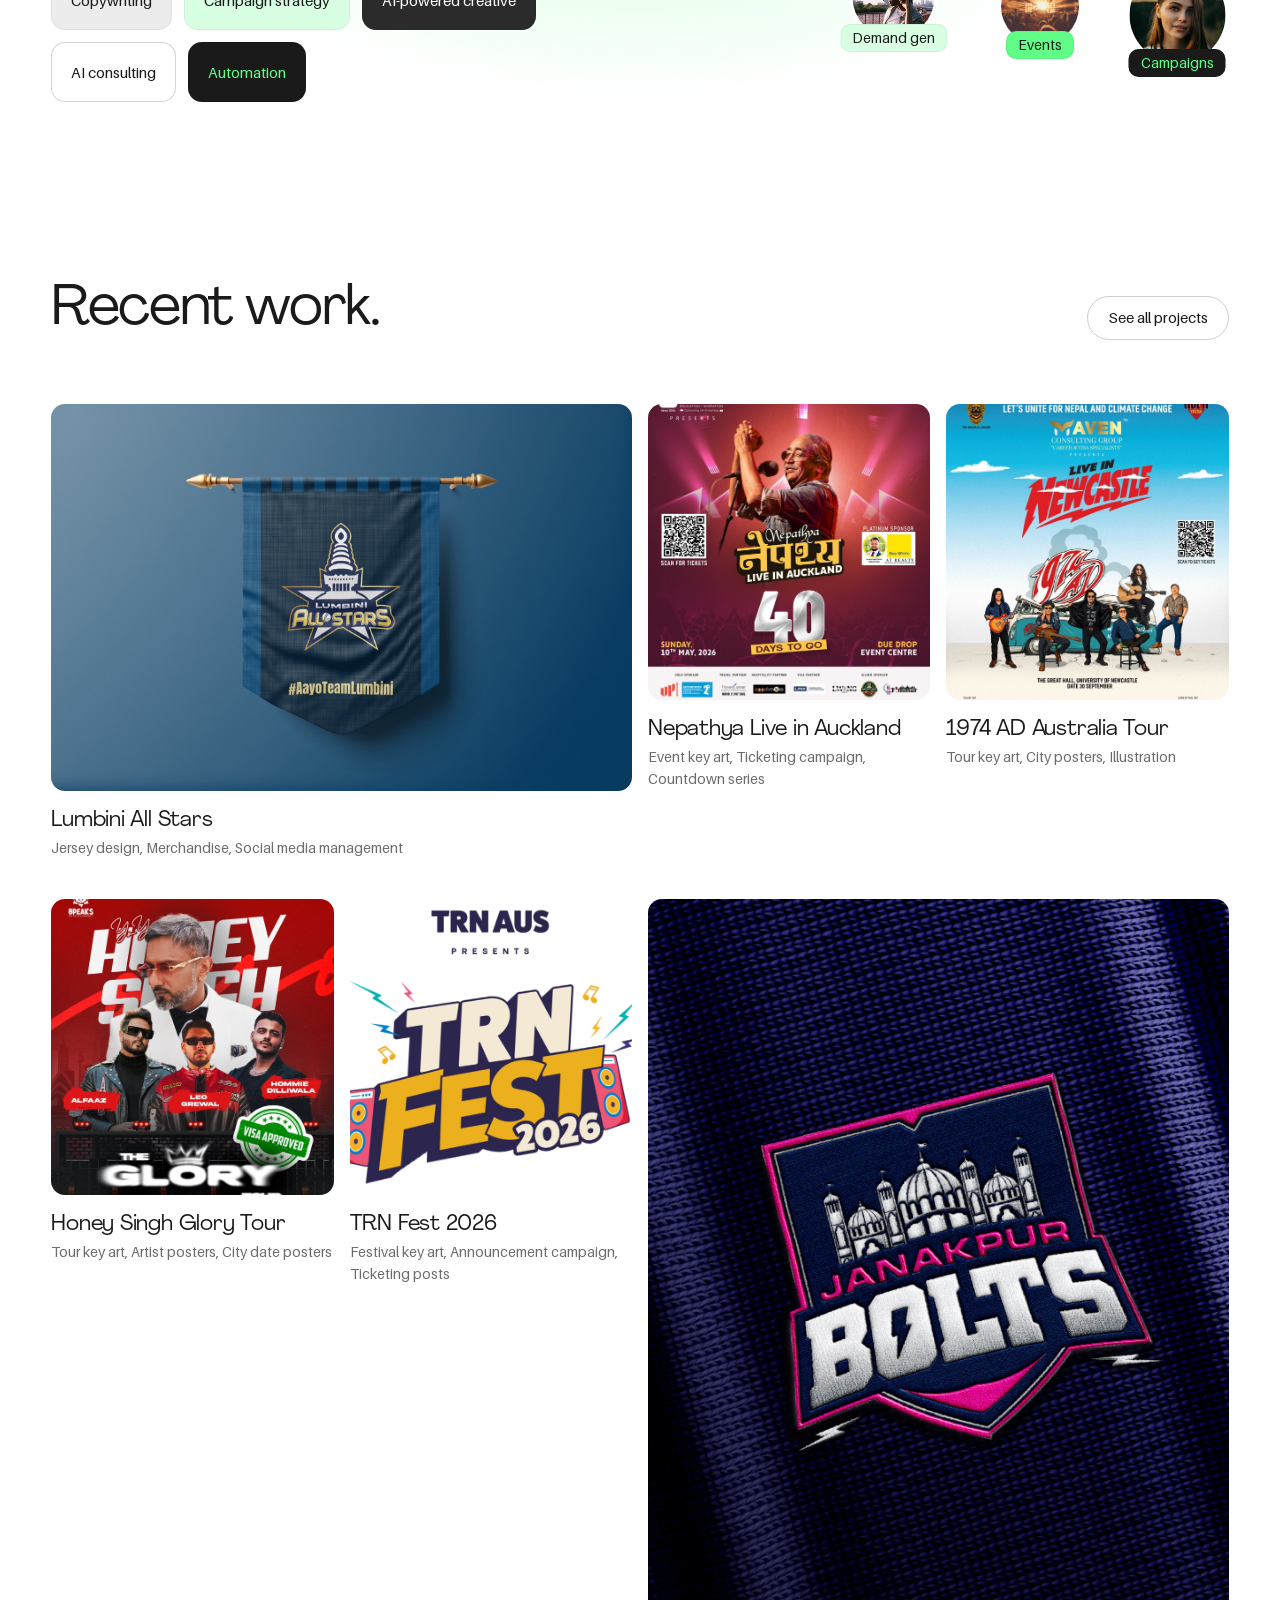
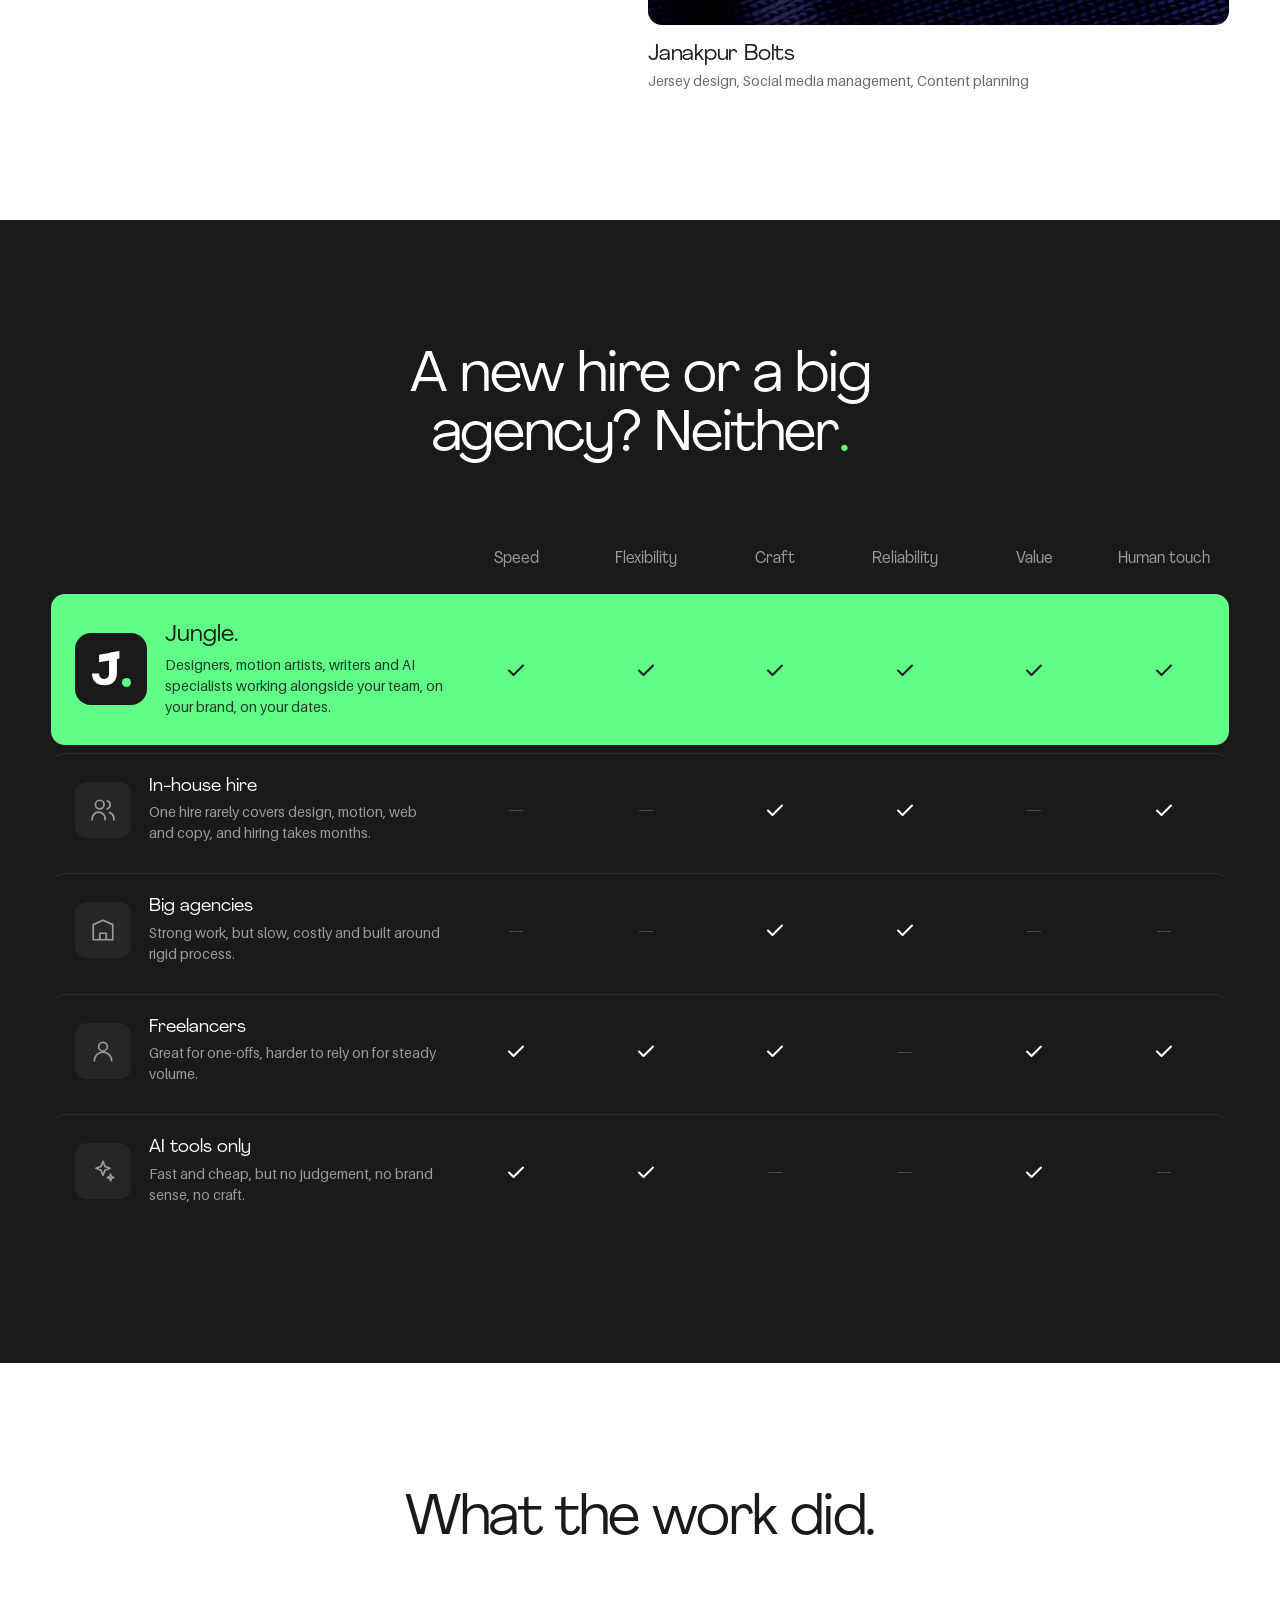
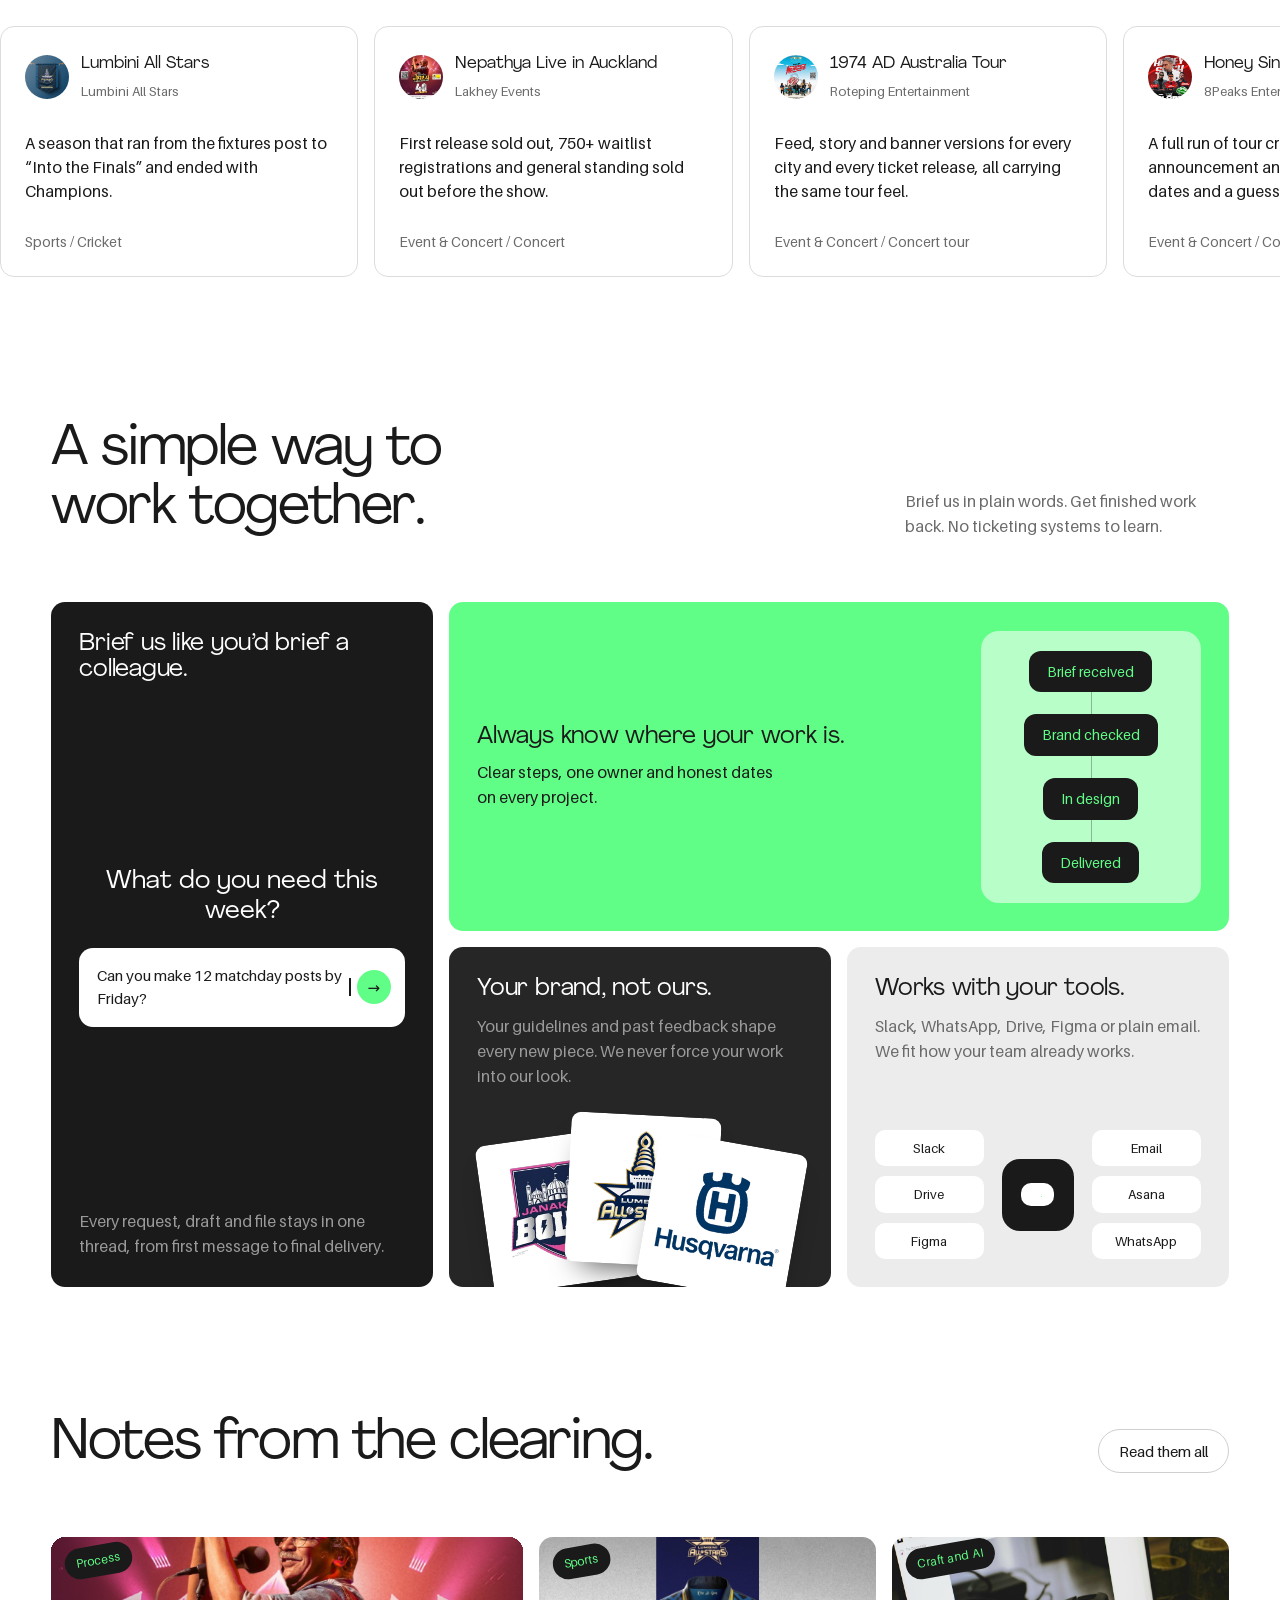
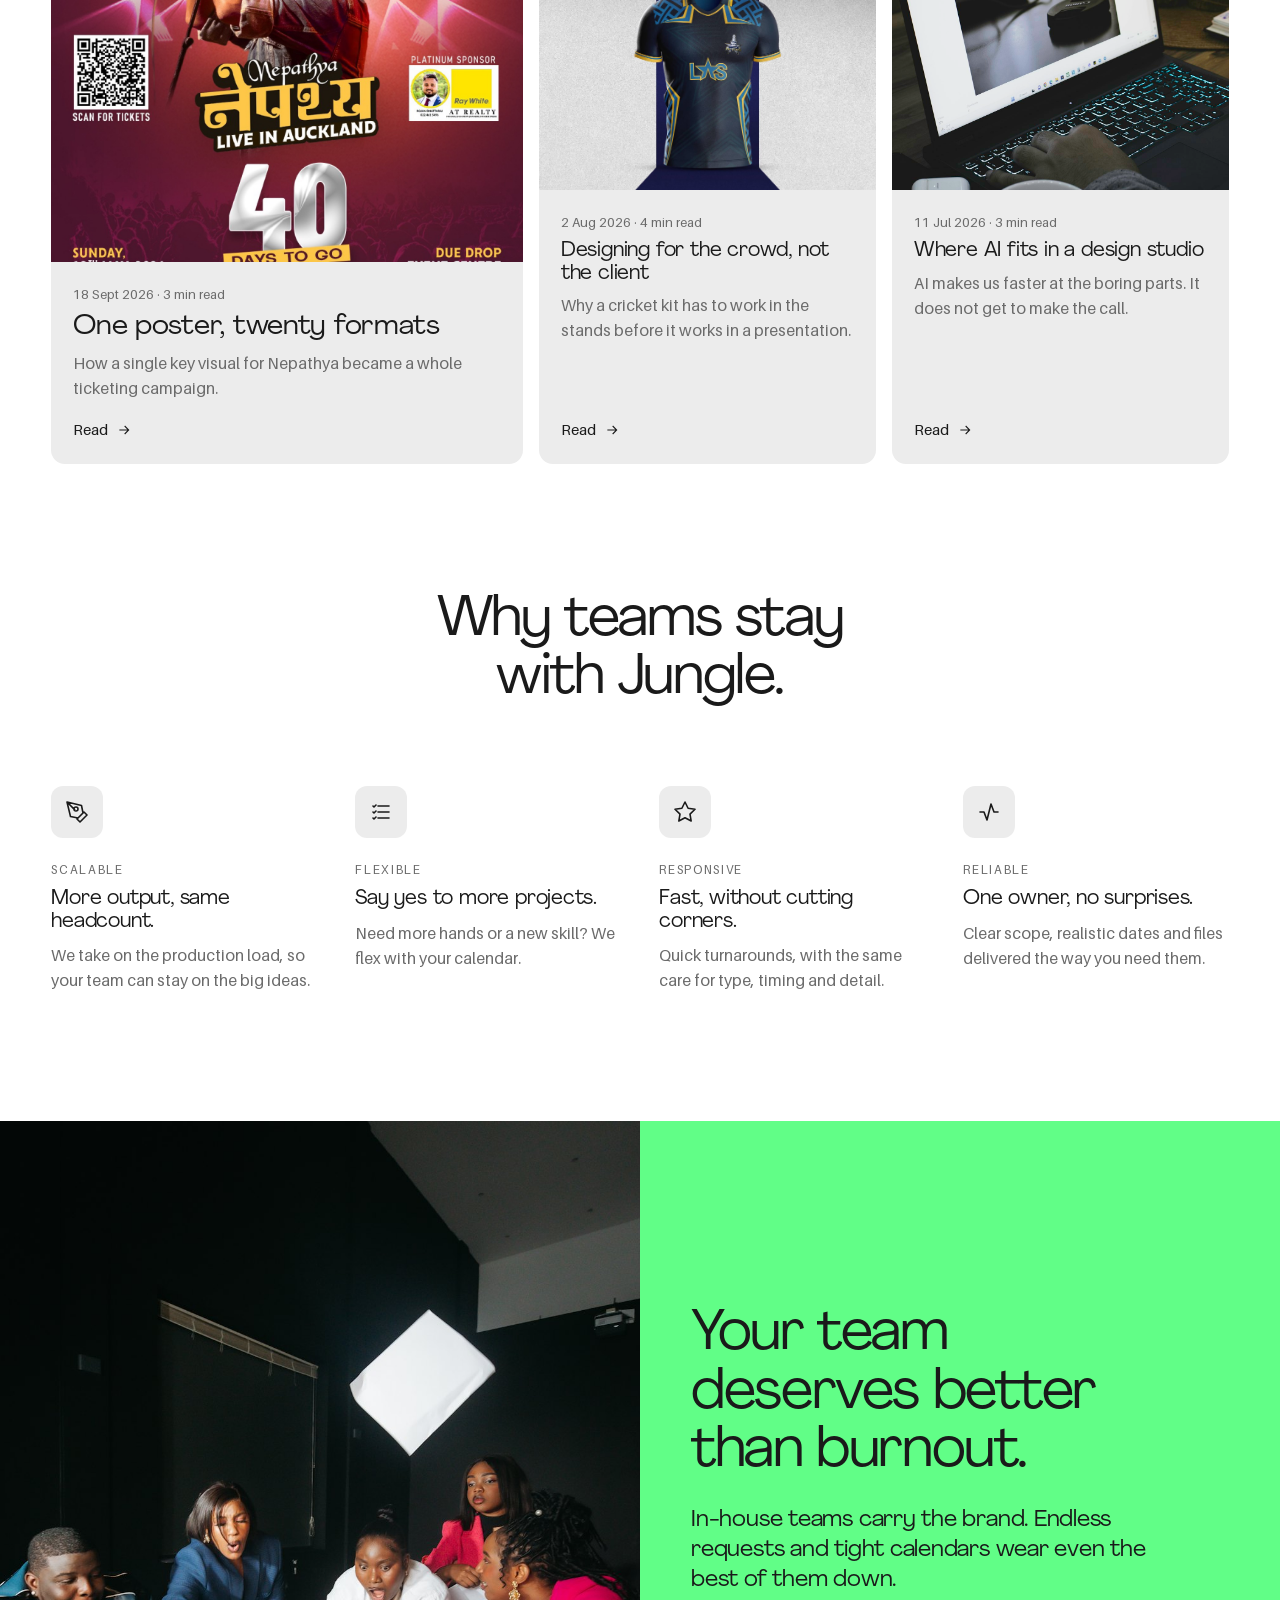
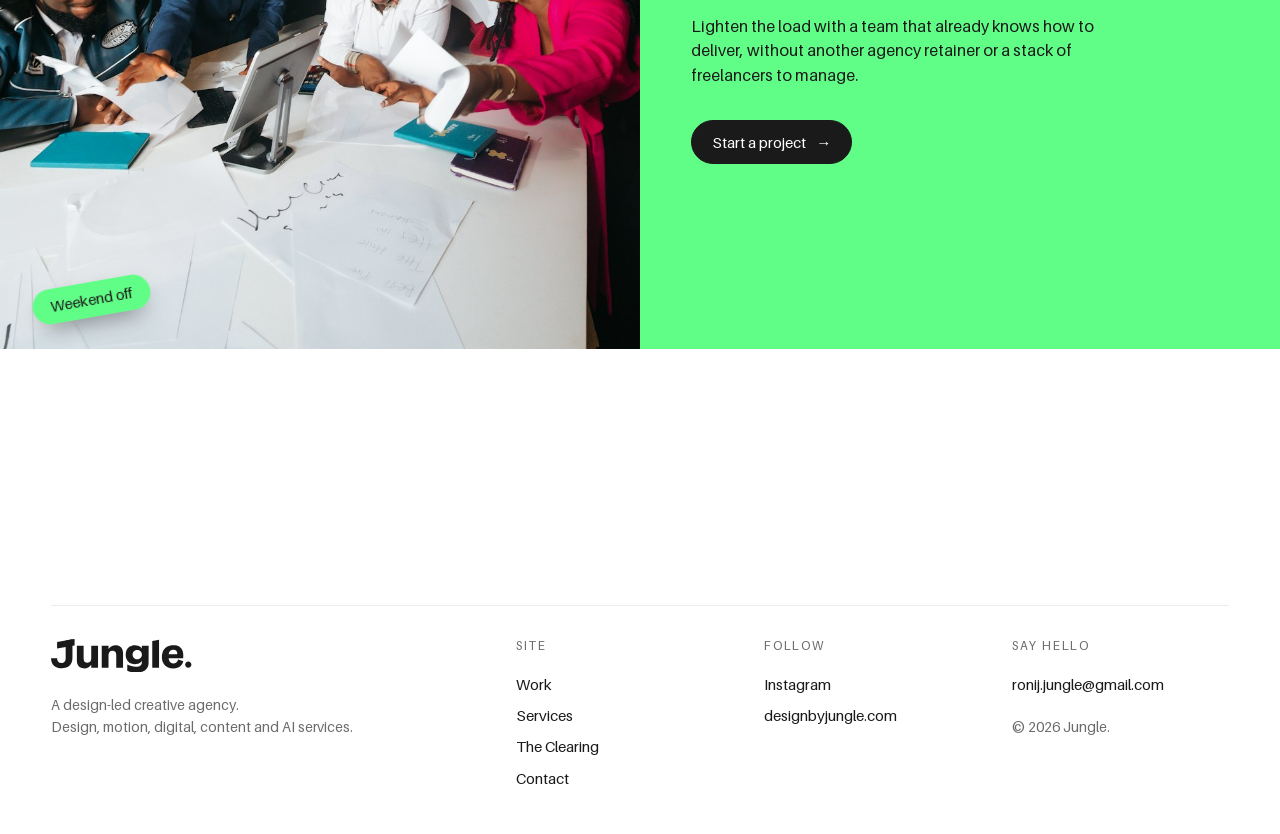
==== commit acde189a: "One button system: primary/secondary, single 44px size site-wide Co-Authored-By: Claude Opus 5.5 <no" ====
--- a/index.html
+++ b/index.html
@@ -4,10 +4,10 @@
 <link rel="icon" href="assets/j-mark.svg">
 <link rel="preload" href="assets/fonts/Agrandir-Regular.otf" as="font" type="font/otf" crossorigin>
 <link rel="preload" href="assets/fonts/Aileron-Regular.ttf" as="font" type="font/ttf" crossorigin>
-<link rel="stylesheet" href="assets/style.css?v=1791918568">
+<link rel="stylesheet" href="assets/style.css?v=1791918641">
 <title>Jungle. Your team’s creative team.</title>
 <meta name="description" content="Jungle is a design-led creative agency in Nepal. Design, motion, video and more for brands and marketing teams.">
-<link rel="stylesheet" href="assets/home.css?v=1791918568"></head>
+<link rel="stylesheet" href="assets/home.css?v=1791918641"></head>
 <body data-page="home">
 <main>
   <!-- HERO: the work, first -->
@@ -18,7 +18,7 @@
       <p class="lead rise" style="--d:6">Design, motion and video for brands and marketing teams that need good work, often.</p>
       <div class="hero-ctas rise" style="--d:7">
         <a class="btn" href="contact.html">Start a project <span aria-hidden="true">→</span></a>
-        <a class="chip chip-lg" href="#work">See the work</a>
+        <a class="btn btn-2" href="#work">See the work</a>
       </div>
     </div>
     <div class="wall-wrap rise" style="--d:3">
@@ -84,7 +84,7 @@
 
   <!-- RECENT WORK -->
   <section class="inv pad" id="work" aria-labelledby="wk-h" style="padding-bottom:clamp(88px,10vw,160px)">
-    <div class="sec-head"><h2 class="x reveal" id="wk-h">Recent work.</h2><a class="chip chip-lg" href="work.html">See all projects</a></div>
+    <div class="sec-head"><h2 class="x reveal" id="wk-h">Recent work.</h2><a class="btn btn-2" href="work.html">See all projects</a></div>
     <div class="wgrid" id="wgrid"></div>
   </section>
 
@@ -132,7 +132,7 @@
 
   <!-- THE CLEARING -->
   <section class="inv pad sec" aria-labelledby="nt-h" style="padding-top:0">
-    <div class="sec-head"><h2 class="x reveal" id="nt-h">Notes from the clearing.</h2><a class="chip chip-lg" href="clearing.html">Read them all</a></div>
+    <div class="sec-head"><h2 class="x reveal" id="nt-h">Notes from the clearing.</h2><a class="btn btn-2" href="clearing.html">Read them all</a></div>
     <div class="notes-grid" id="notes"></div>
   </section>
 
@@ -155,8 +155,8 @@
       <h2 class="x reveal">Your team deserves better than burnout.</h2>
       <p class="s2-sub reveal">In-house teams carry the brand. Endless requests and tight calendars wear even the best of them down.</p>
       <p class="reveal">Lighten the load with a team that already knows how to deliver, without another agency retainer or a stack of freelancers to manage.</p>
-      <a class="btn reveal" href="contact.html" style="background:var(--ink);color:var(--paper)">Start a project <span aria-hidden="true">→</span></a>
+      <a class="btn reveal" href="contact.html">Start a project <span aria-hidden="true">→</span></a>
     </div>
   </section>
 </main>
-<script src="assets/notes.js?v=1791918568"></script><script src="assets/data.js?v=1791918568"></script><script src="assets/work/manifest.js?v=1791388775"></script><script src="assets/site.js?v=1791918568"></script></body></html>
+<script src="assets/notes.js?v=1791918641"></script><script src="assets/data.js?v=1791918641"></script><script src="assets/work/manifest.js?v=1791388775"></script><script src="assets/site.js?v=1791918641"></script></body></html>
--- a/assets/style.css
+++ b/assets/style.css
@@ -472,3 +472,23 @@
 nav .links a[data-p]:hover::after,nav .mega-btn:hover::after{clip-path:polygon(0 100%,100% 0,100% 100%,0 100%);opacity:.5}
 nav .links a.cur:hover::after,nav .mega-btn.cur:hover::after{opacity:1}
 @media(max-width:760px){nav .links a[data-p]::after,nav .mega-btn::after{bottom:2px;width:40px;right:auto}}
+
+/* ── BUTTON SYSTEM (single source of truth) ─────────────────────
+   .btn        primary   : filled. Green on Ink · Ink on Paper/Green
+   .btn.btn-2  secondary : outline in the surface's text colour
+   .chip                 : filters and tags only (never a call to action)
+   One size everywhere: 44px tall, 20px sides, 15px Aileron.            */
+.btn,.btn-2,nav .links .btn{height:44px!important;padding:0 20px!important;gap:10px!important;font:400 15px/1 Aileron,sans-serif!important;border-radius:99px!important;white-space:nowrap}
+.btn:hover{gap:16px!important}
+.btn{background:var(--green);color:var(--ink);border:1px solid var(--green)}
+.inv .btn,.cta .btn,.on-green .btn,body[data-page=work] .wk-top .btn{background:var(--ink);color:var(--paper);border-color:var(--ink)}
+.btn.btn-2{background:transparent!important;color:var(--paper)!important;border:1px solid #4a4a4a!important}
+.btn.btn-2:hover{border-color:var(--paper)!important}
+.inv .btn.btn-2,.cta .btn.btn-2,.on-green .btn.btn-2{color:var(--ink)!important;border-color:#cfcfcf!important}
+.inv .btn.btn-2:hover,.cta .btn.btn-2:hover,.on-green .btn.btn-2:hover{border-color:var(--ink)!important}
+nav .links .btn{background:var(--green)!important;color:var(--ink)!important;border-color:var(--green)!important}
+.hero-ctas,.cta-row{gap:10px!important}
+.hero-ctas{margin-top:32px!important}
+.chip{height:38px;padding:0 16px;font-size:14px}
+.sr-btn{width:44px!important;height:44px!important}
+@media(max-width:760px){nav .links .btn{height:48px!important}}
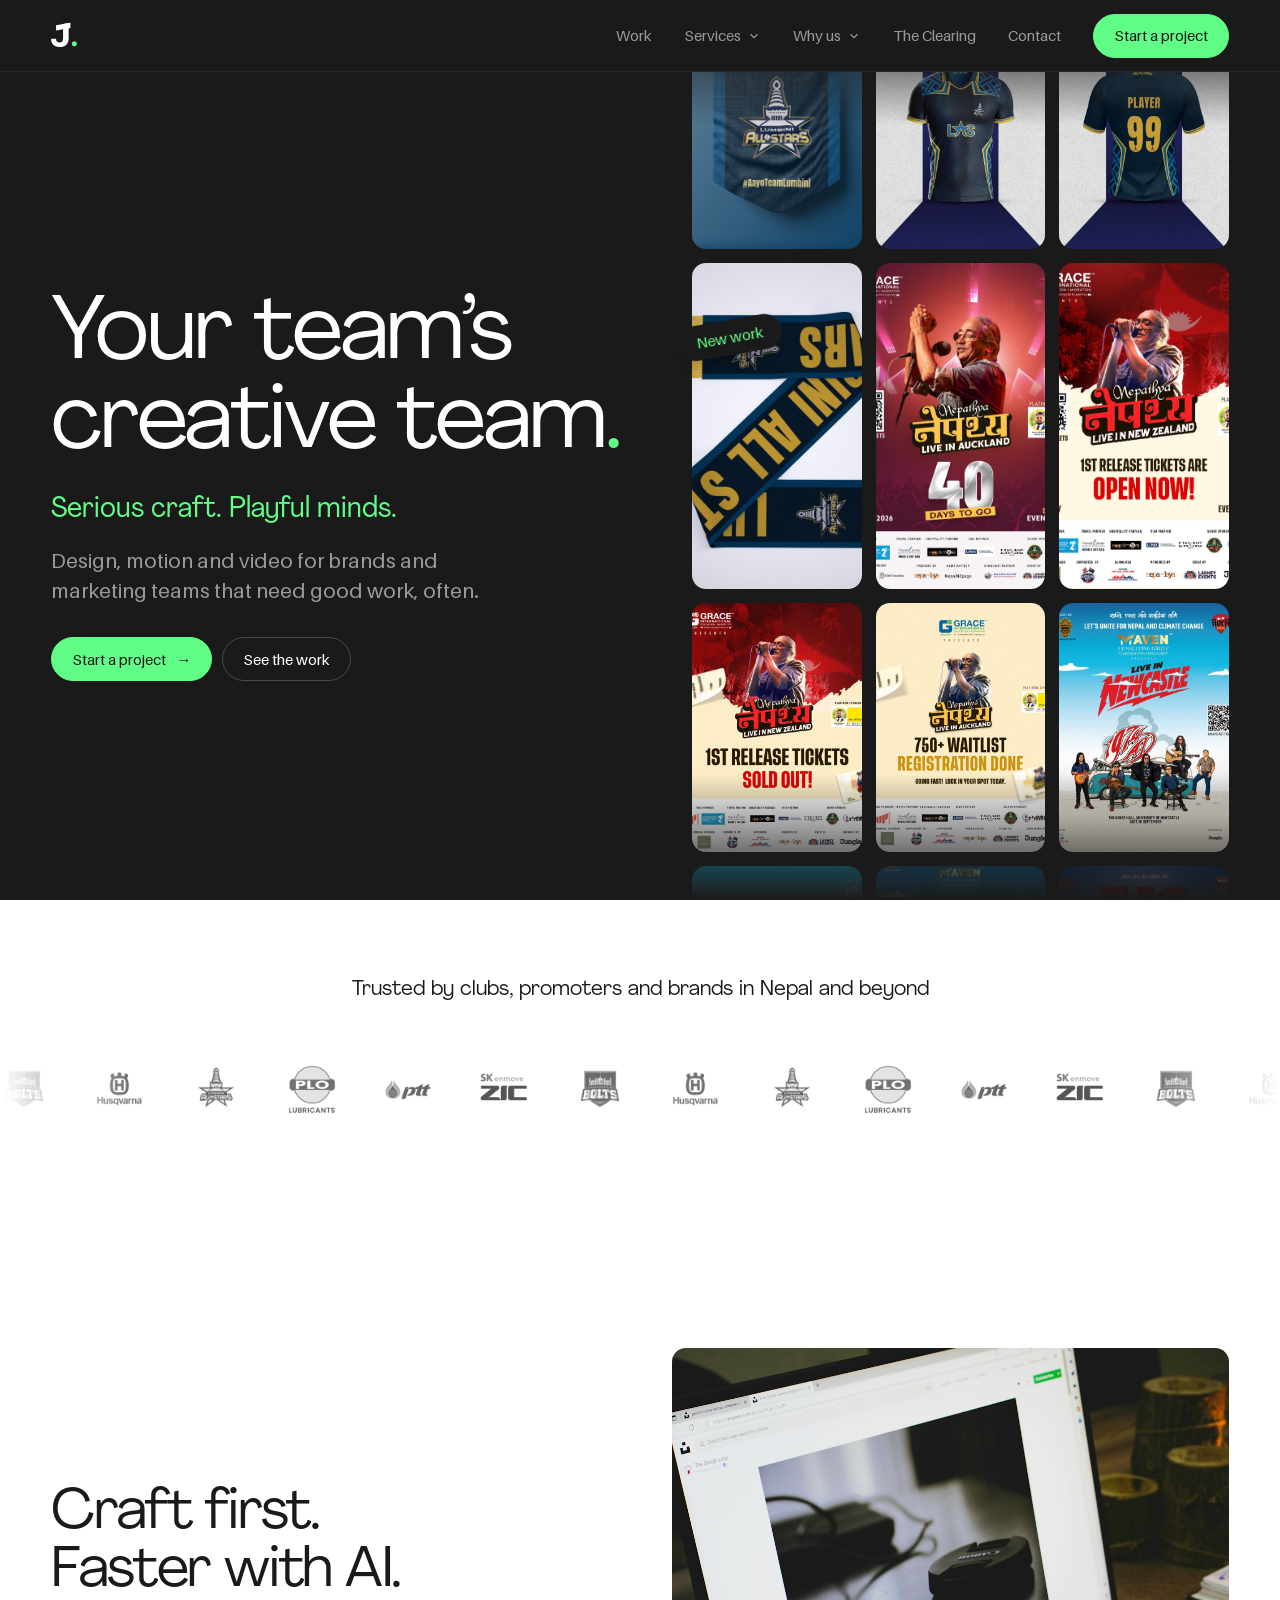
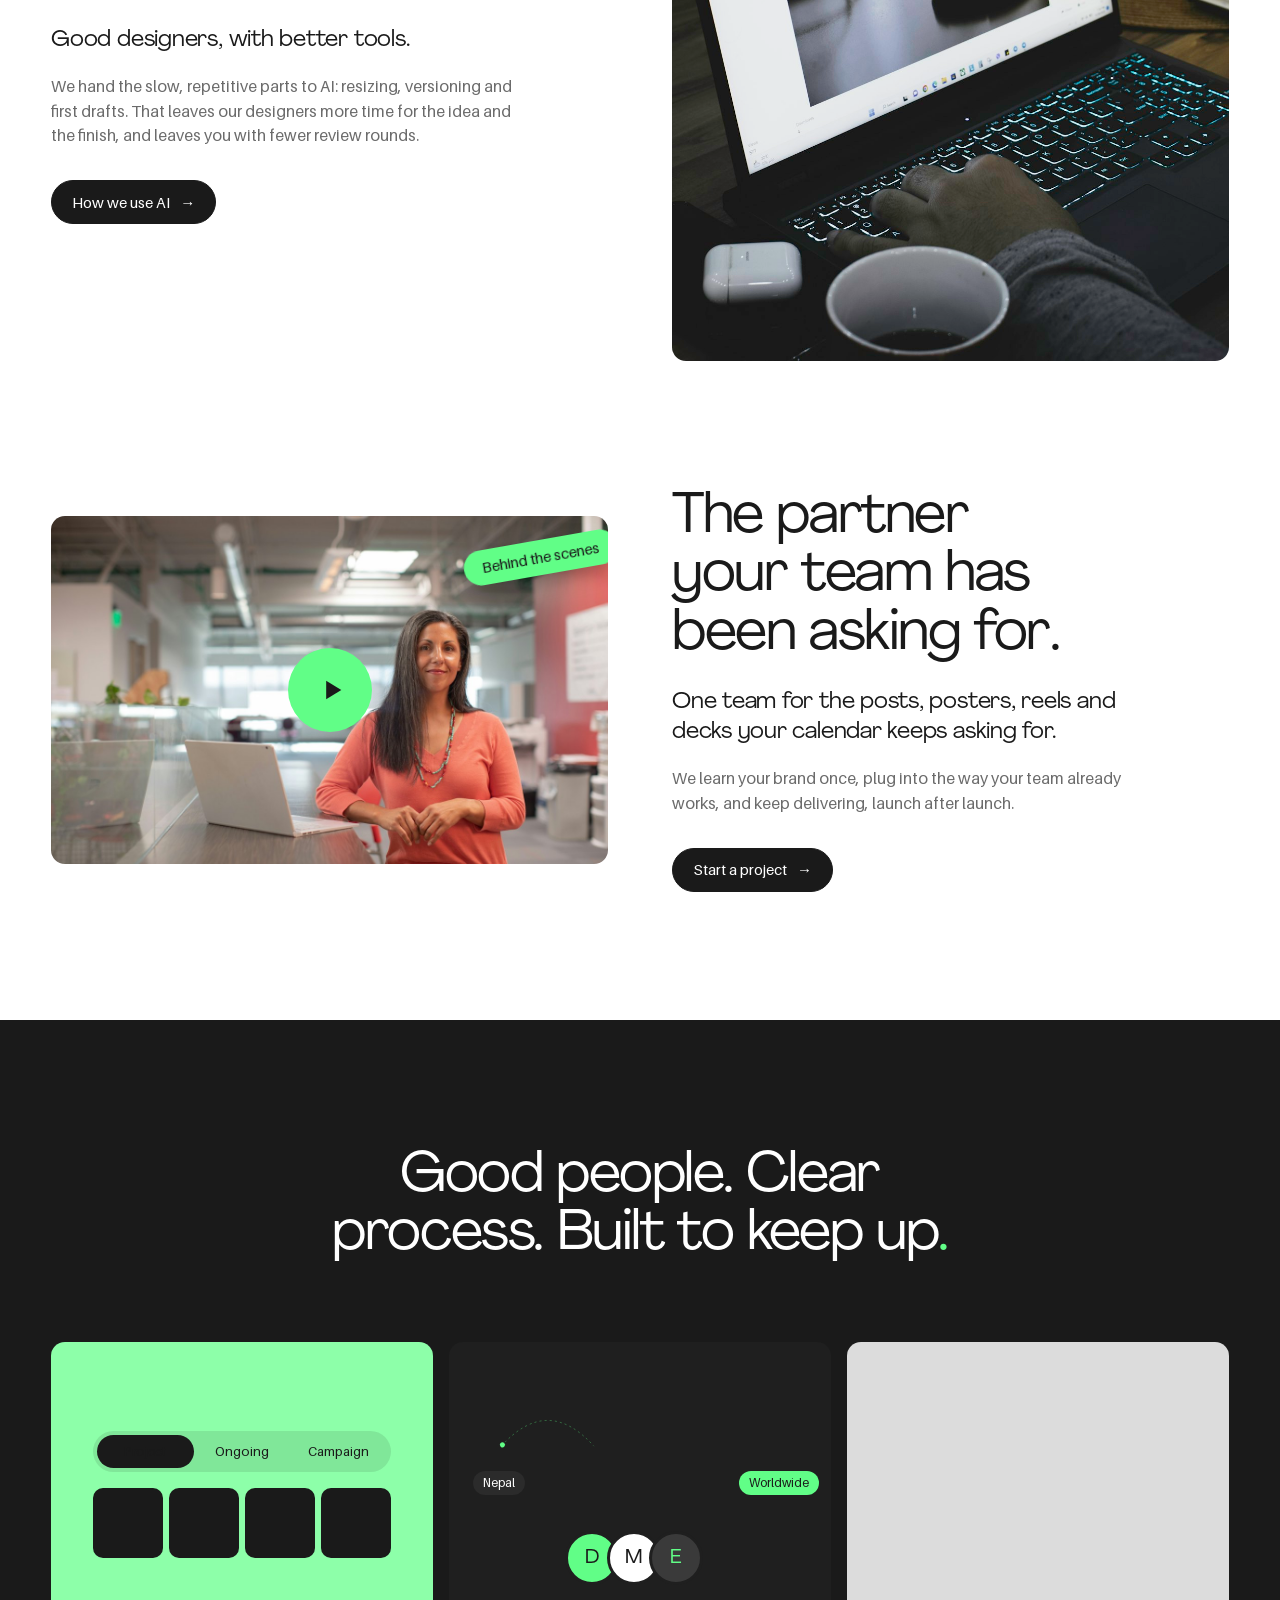
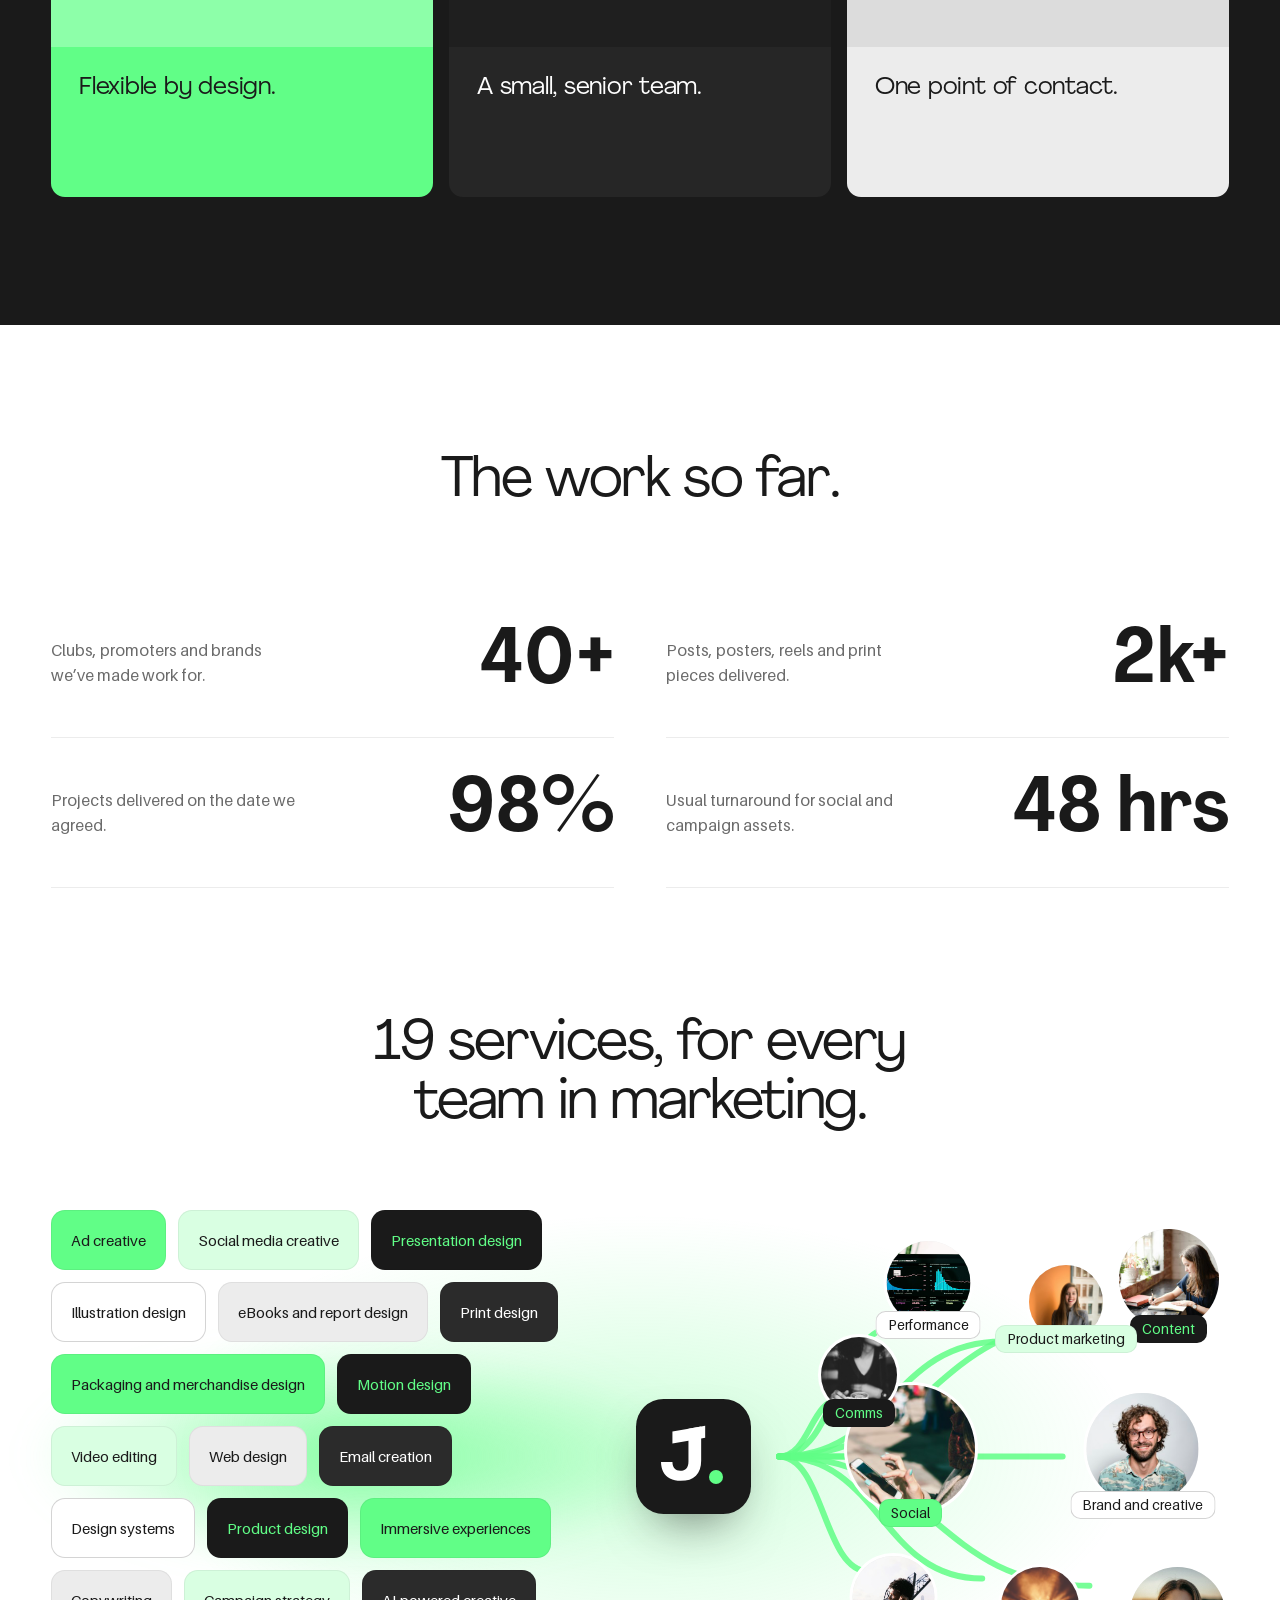
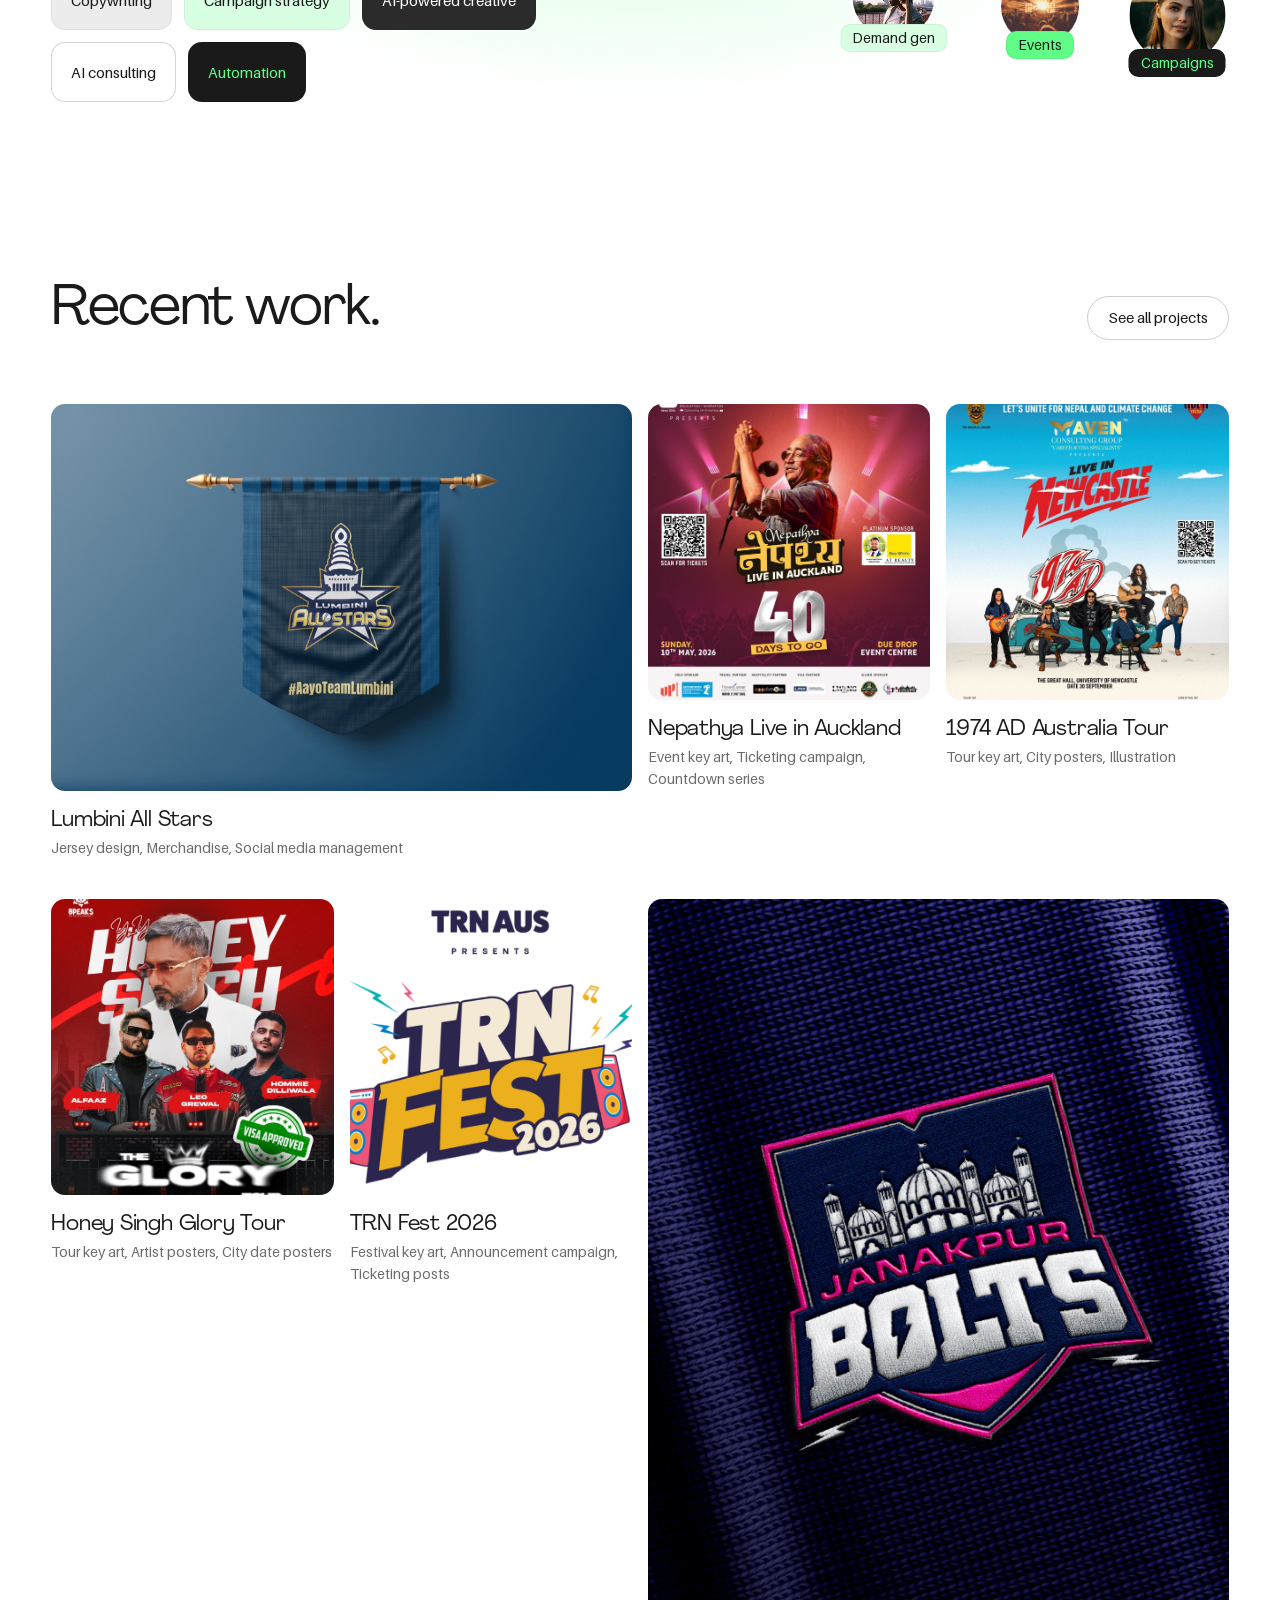
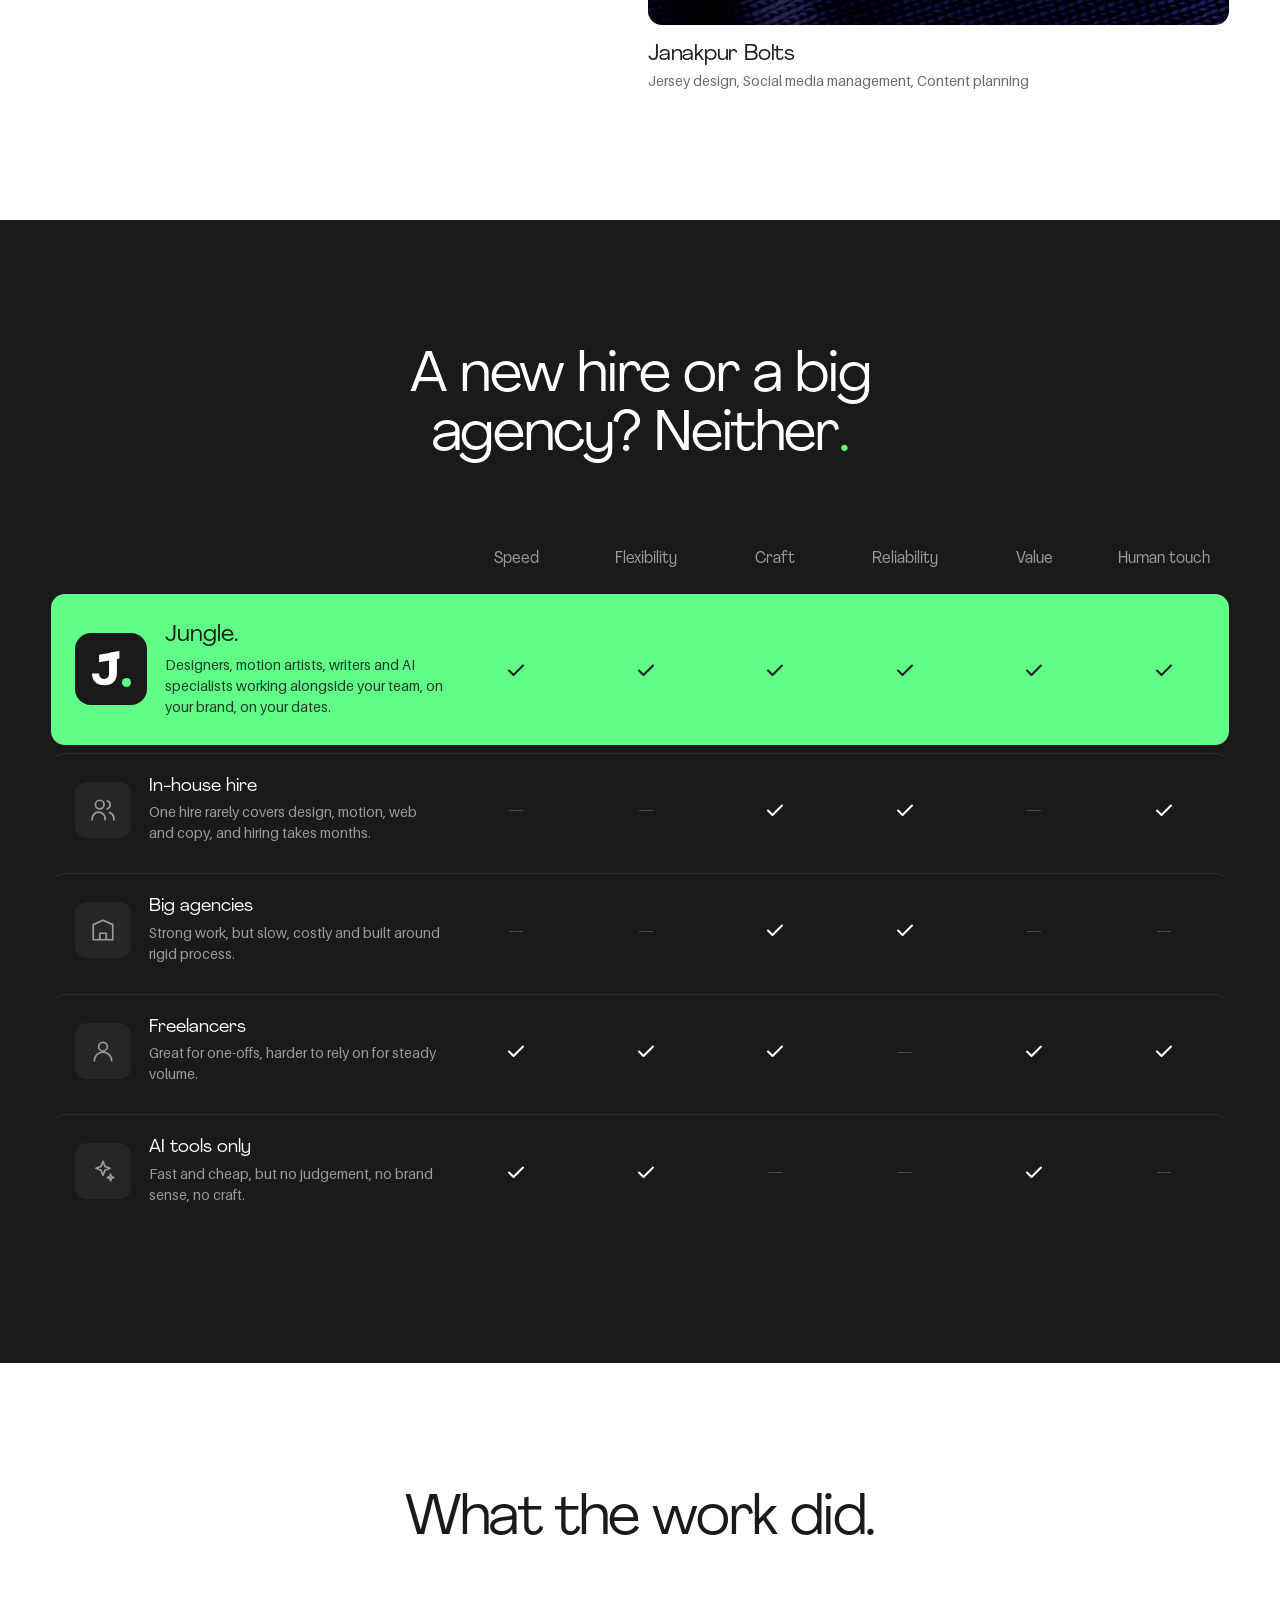
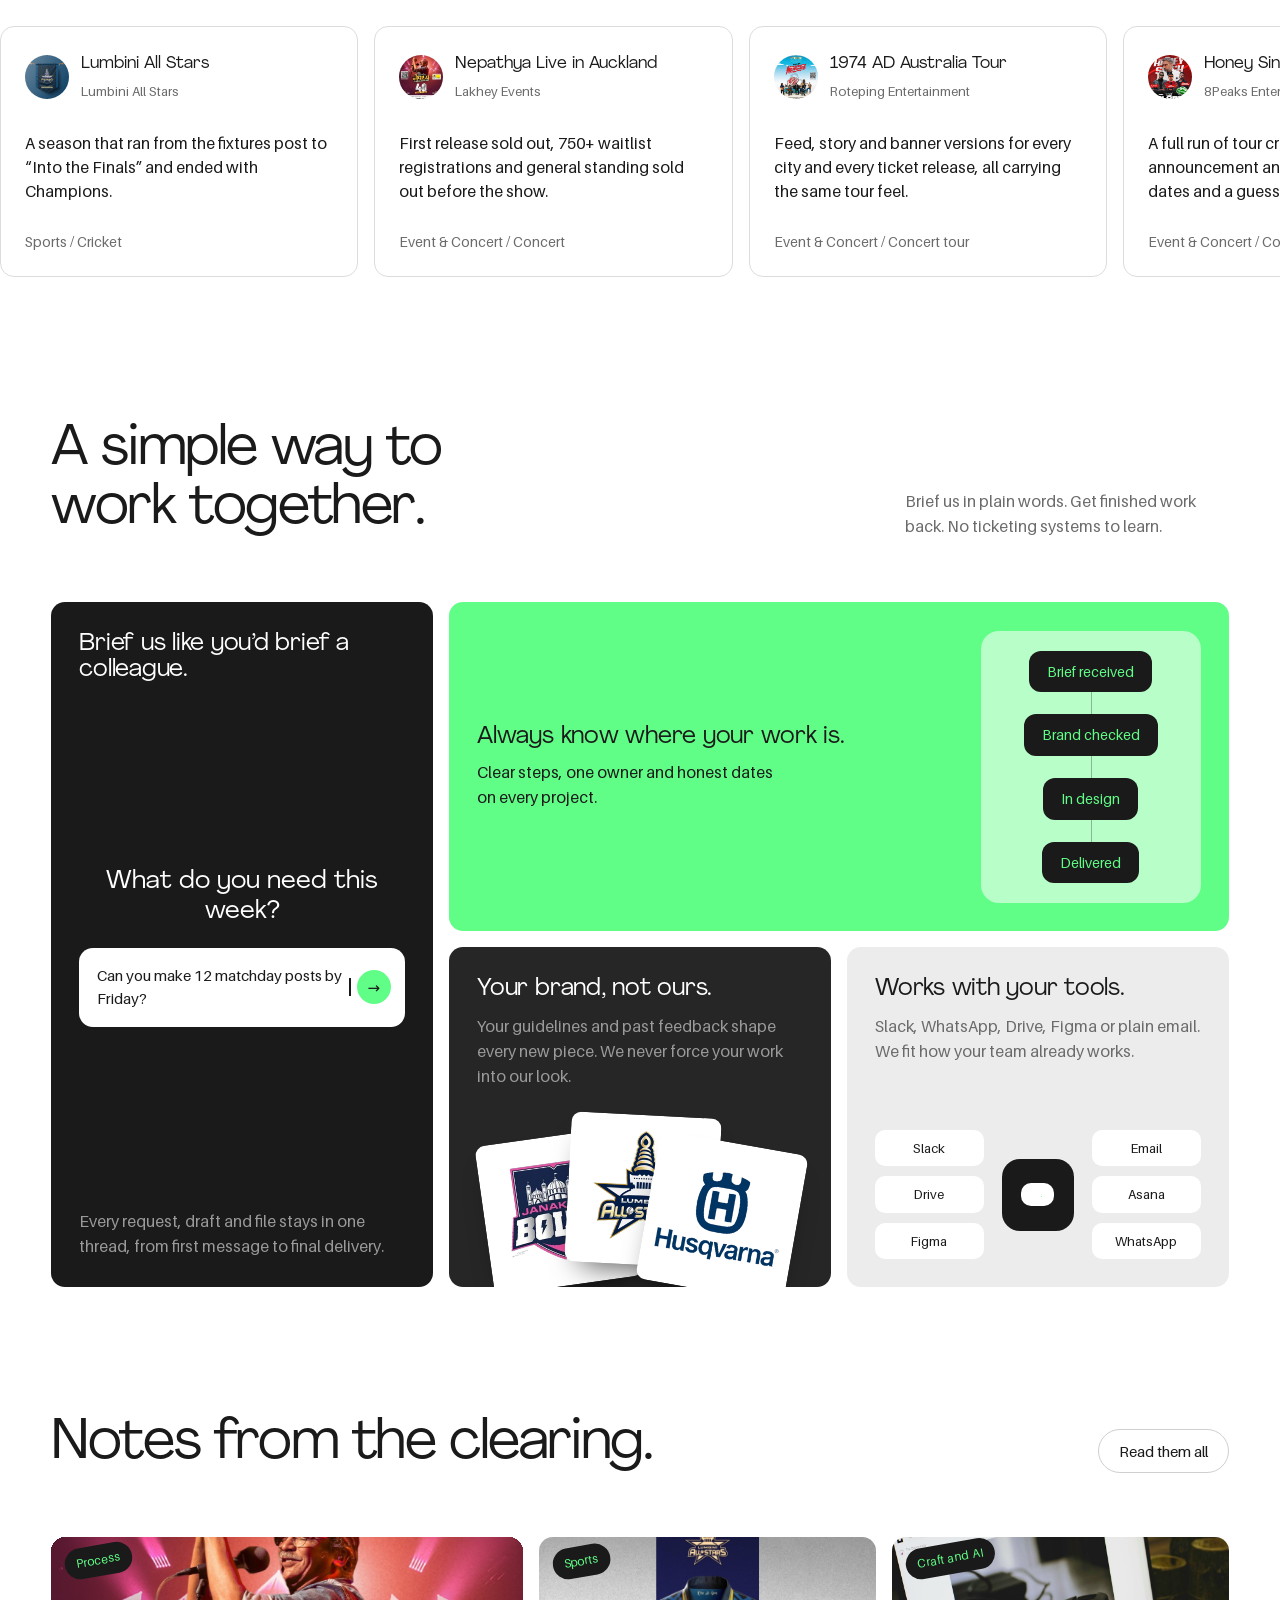
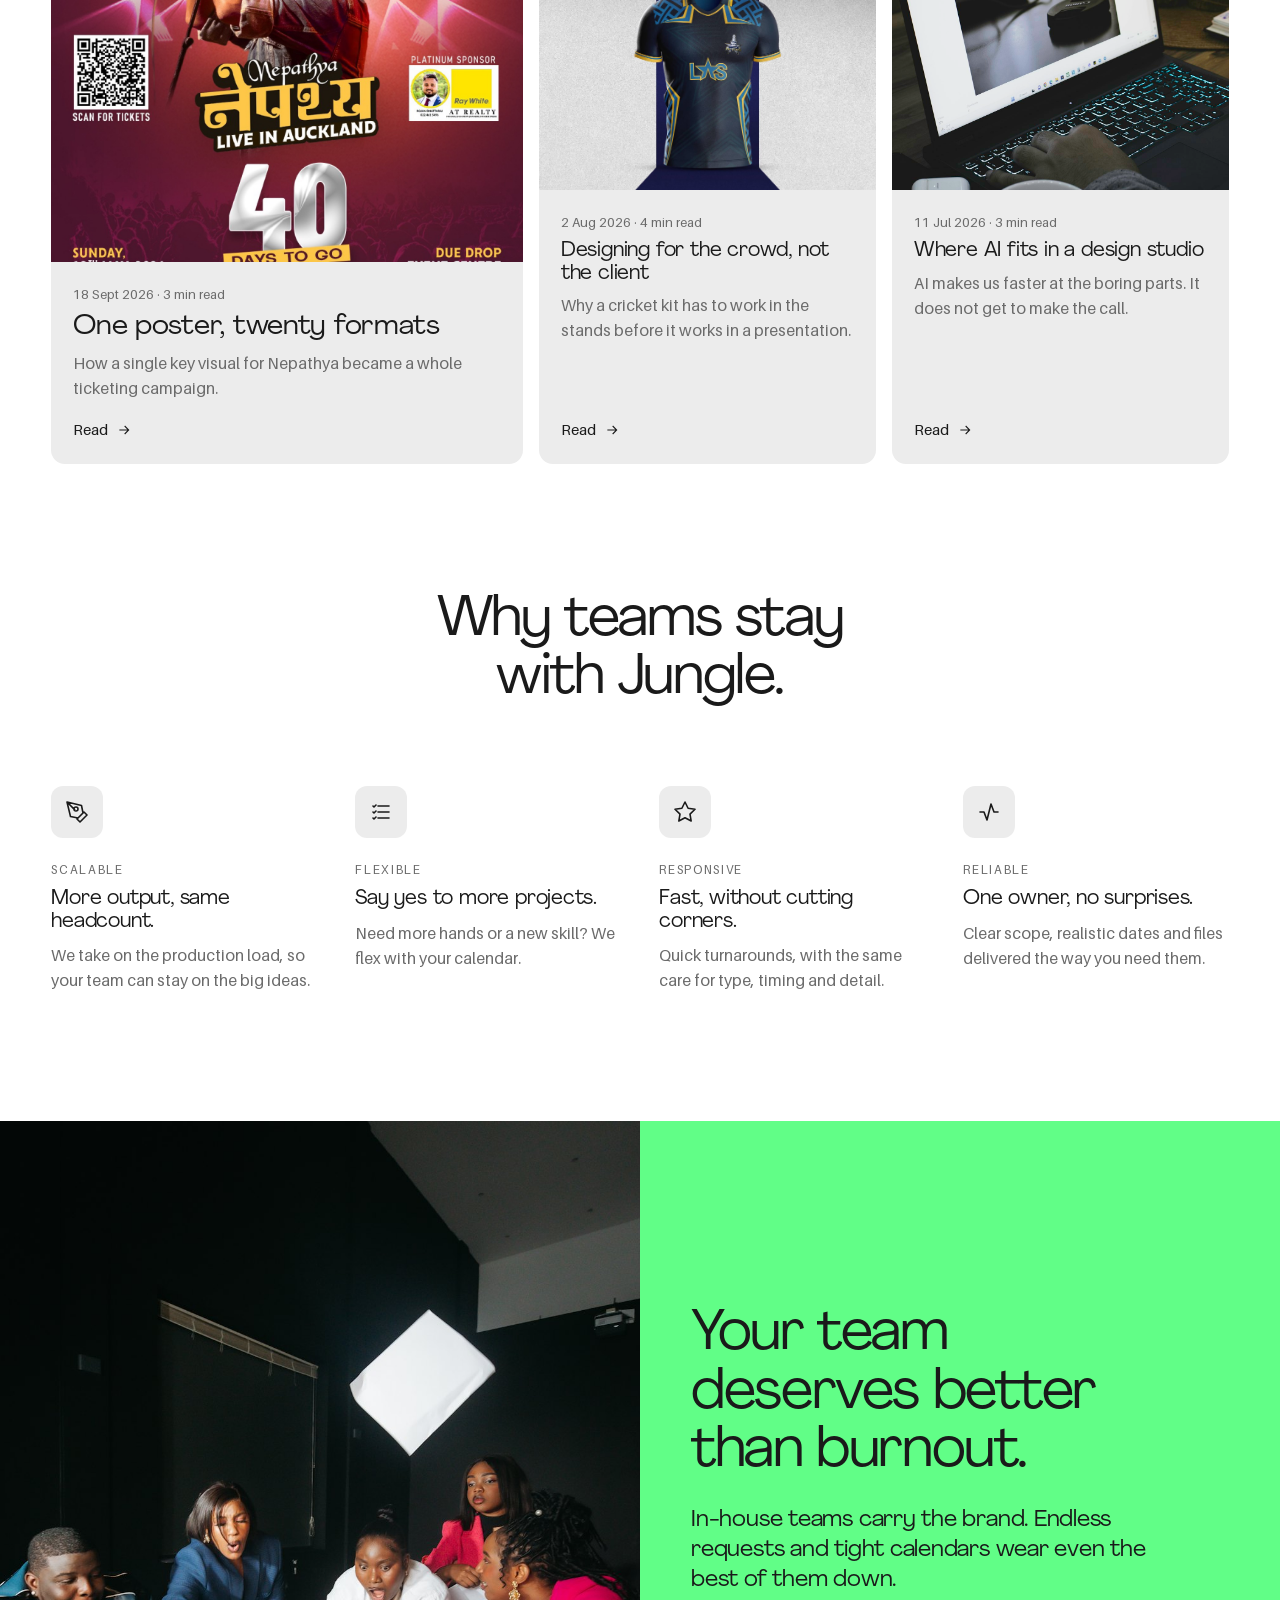
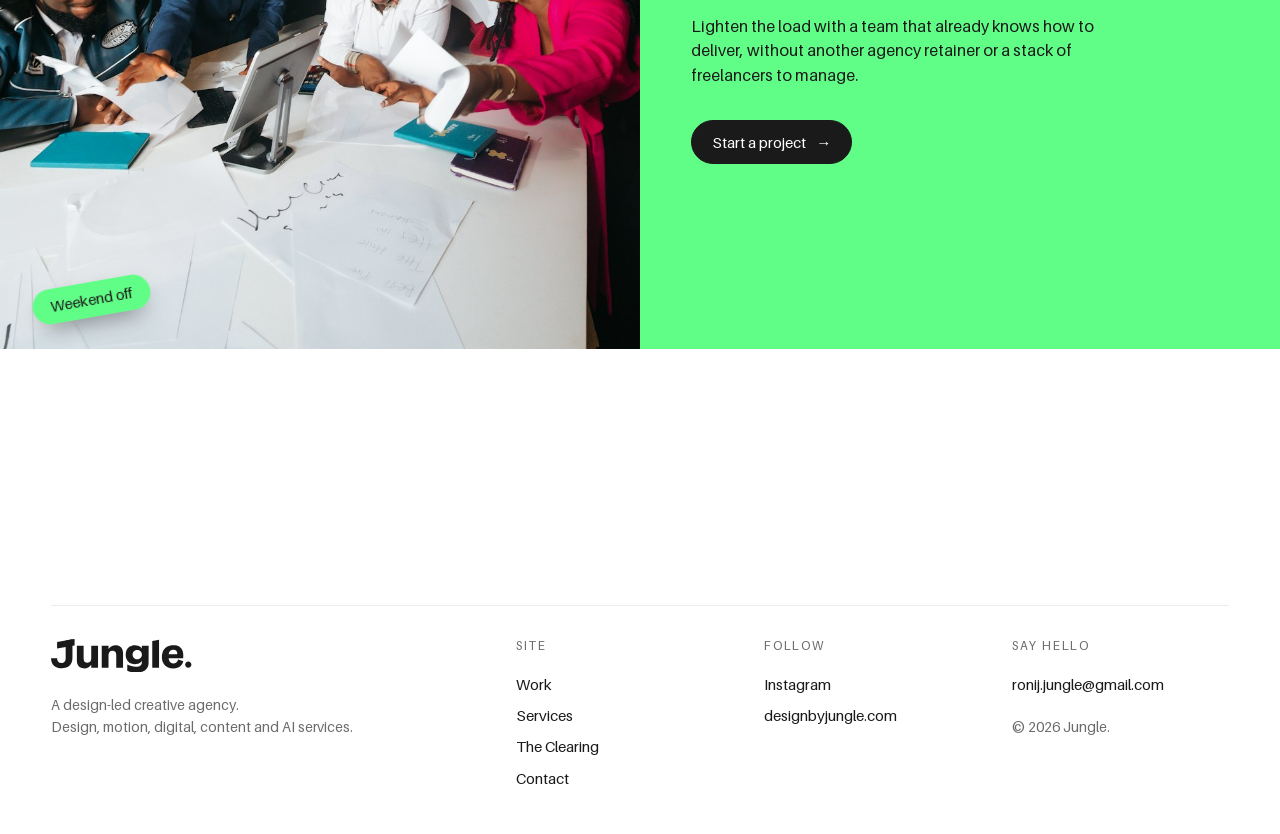
==== commit eeb618ca: "Hero wall: 2x faster, remove pause motion control Double the wall scroll speed (25 -> 50 px/s) and d" ====
--- a/index.html
+++ b/index.html
@@ -4,10 +4,10 @@
 <link rel="icon" href="assets/j-mark.svg">
 <link rel="preload" href="assets/fonts/Agrandir-Regular.otf" as="font" type="font/otf" crossorigin>
 <link rel="preload" href="assets/fonts/Aileron-Regular.ttf" as="font" type="font/ttf" crossorigin>
-<link rel="stylesheet" href="assets/style.css?v=1791918641">
+<link rel="stylesheet" href="assets/style.css?v=1791950825">
 <title>Jungle. Your team’s creative team.</title>
 <meta name="description" content="Jungle is a design-led creative agency in Nepal. Design, motion, video and more for brands and marketing teams.">
-<link rel="stylesheet" href="assets/home.css?v=1791918641"></head>
+<link rel="stylesheet" href="assets/home.css?v=1791950825"></head>
 <body data-page="home">
 <main>
   <!-- HERO: the work, first -->
@@ -159,4 +159,4 @@
     </div>
   </section>
 </main>
-<script src="assets/notes.js?v=1791918641"></script><script src="assets/data.js?v=1791918641"></script><script src="assets/work/manifest.js?v=1791388775"></script><script src="assets/site.js?v=1791918641"></script></body></html>
+<script src="assets/notes.js?v=1791918641"></script><script src="assets/data.js?v=1791918641"></script><script src="assets/work/manifest.js?v=1791388775"></script><script src="assets/site.js?v=1791950835"></script></body></html>
--- a/assets/style.css
+++ b/assets/style.css
@@ -286,8 +286,6 @@
 .skip{position:fixed;left:16px;top:-60px;z-index:1001;padding:12px 18px;border-radius:99px;background:var(--green);color:var(--ink);transition:top .3s var(--ease)}
 .skip:focus{top:12px}
 h1,h2,h3{scroll-margin-top:96px}
-.motion-toggle{position:fixed;right:16px;bottom:16px;z-index:90;height:40px;padding:0 16px;border-radius:99px;border:1px solid #444;background:rgba(26,26,26,.85);color:var(--paper);font:400 13px Aileron,sans-serif;cursor:pointer;-webkit-backdrop-filter:blur(10px);backdrop-filter:blur(10px)}
-body.still *,body.still *::before,body.still *::after{animation-play-state:paused!important}
 
 /* SERVICES MEGA MENU (after superside.com) */
 .has-mega{position:static}
--- a/assets/home.css
+++ b/assets/home.css
@@ -19,7 +19,7 @@
 .wall{display:grid;grid-template-columns:repeat(3,1fr);gap:14px;height:100dvh;margin-top:-72px;overflow:hidden;
   mask-image:linear-gradient(transparent,#000 14%,#000 86%,transparent);-webkit-mask-image:linear-gradient(transparent,#000 14%,#000 86%,transparent)}
 .wcol{overflow:hidden}
-.wtrack{display:flex;flex-direction:column;gap:14px;animation:wall 40s linear infinite}
+.wtrack{display:flex;flex-direction:column;gap:14px;animation:wall 20s linear infinite}
 .wcol.down .wtrack{animation-direction:reverse}
 .wall:hover .wtrack{animation-play-state:paused}
 @keyframes wall{to{transform:translateY(calc(-50% - 7px))}}
